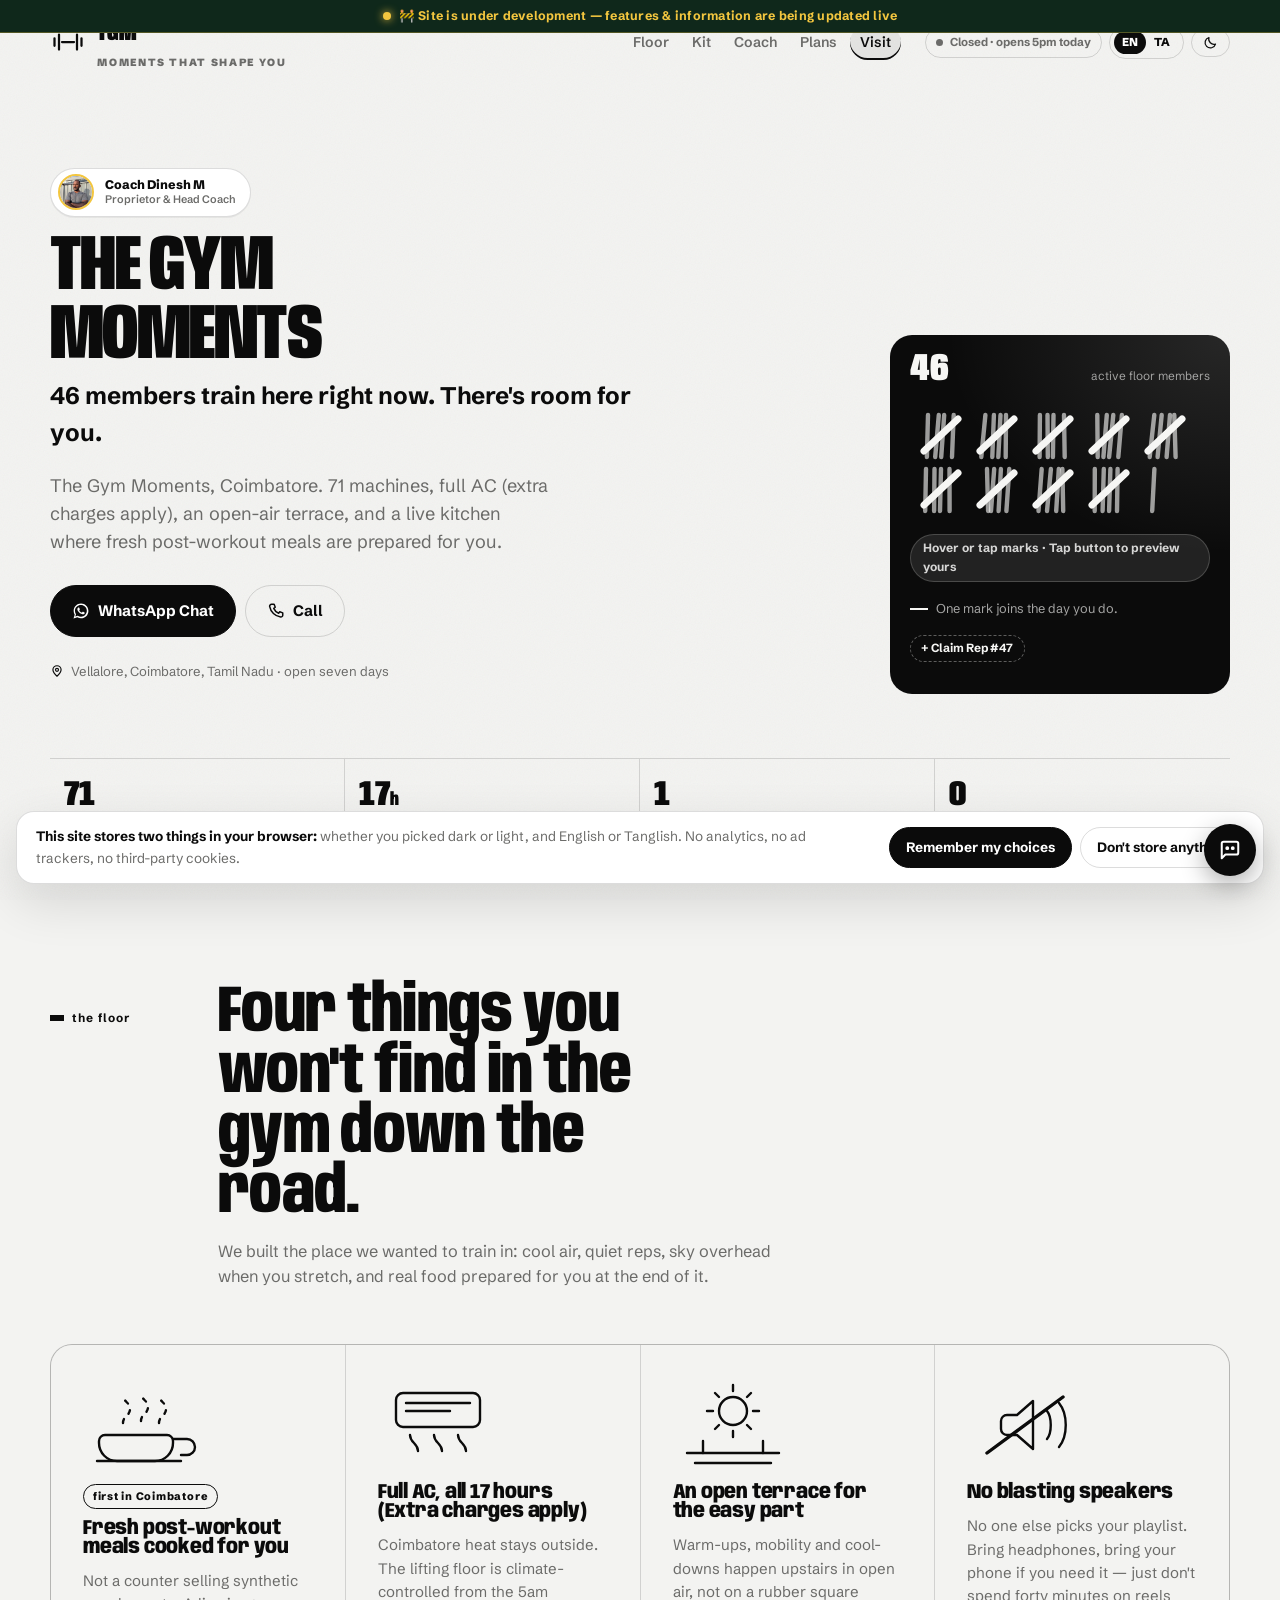
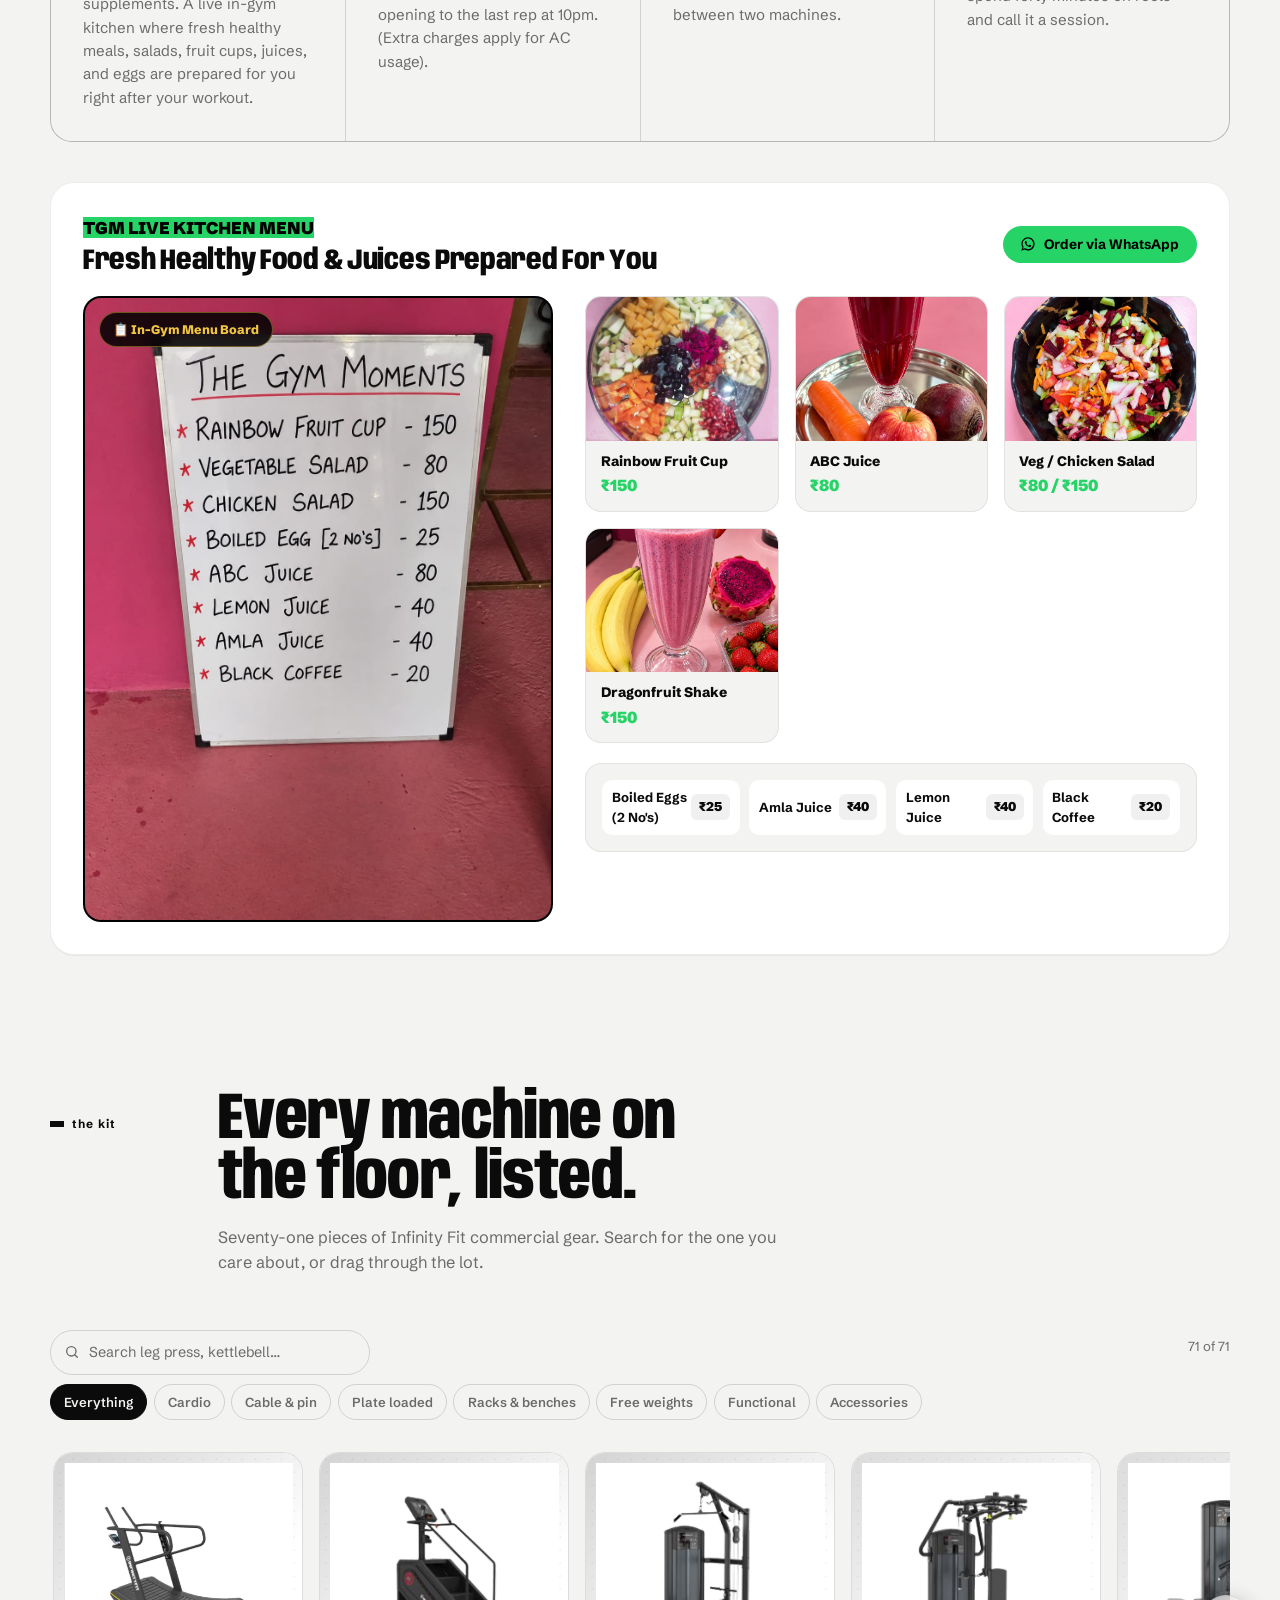
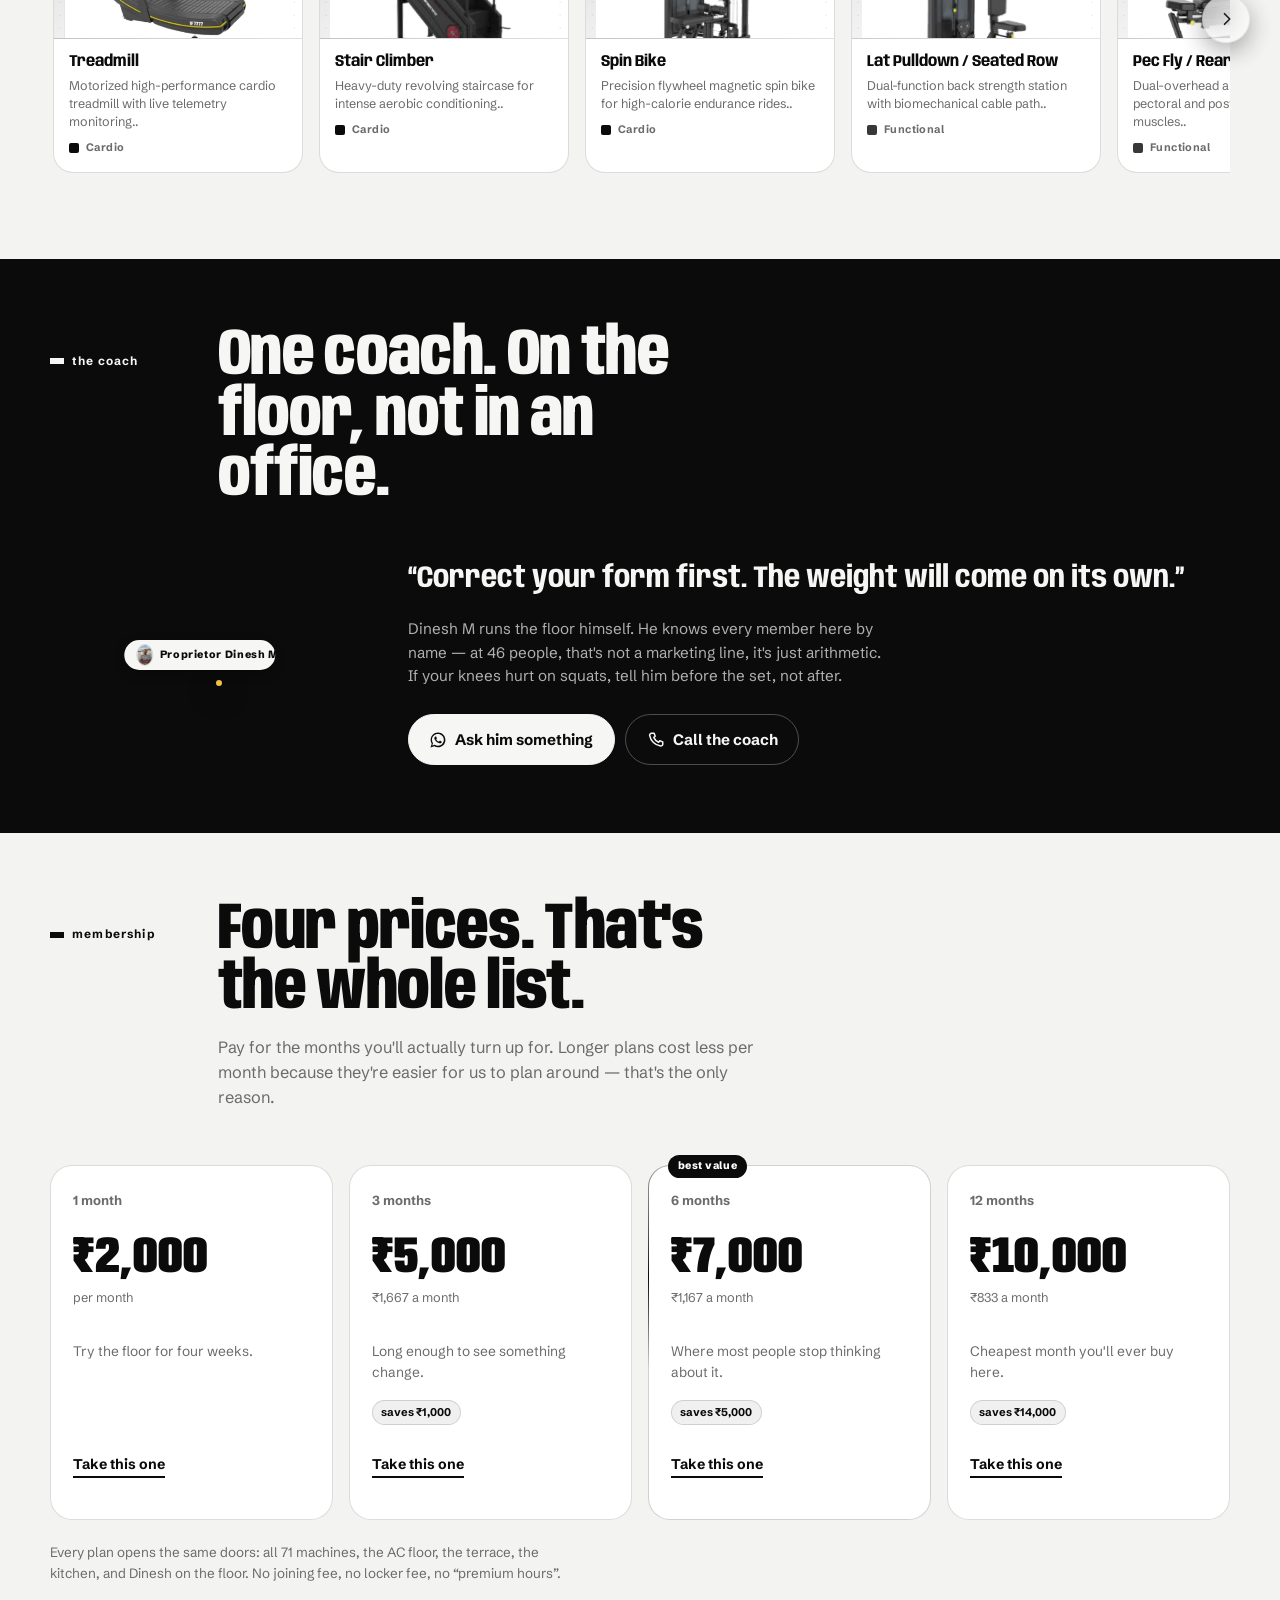
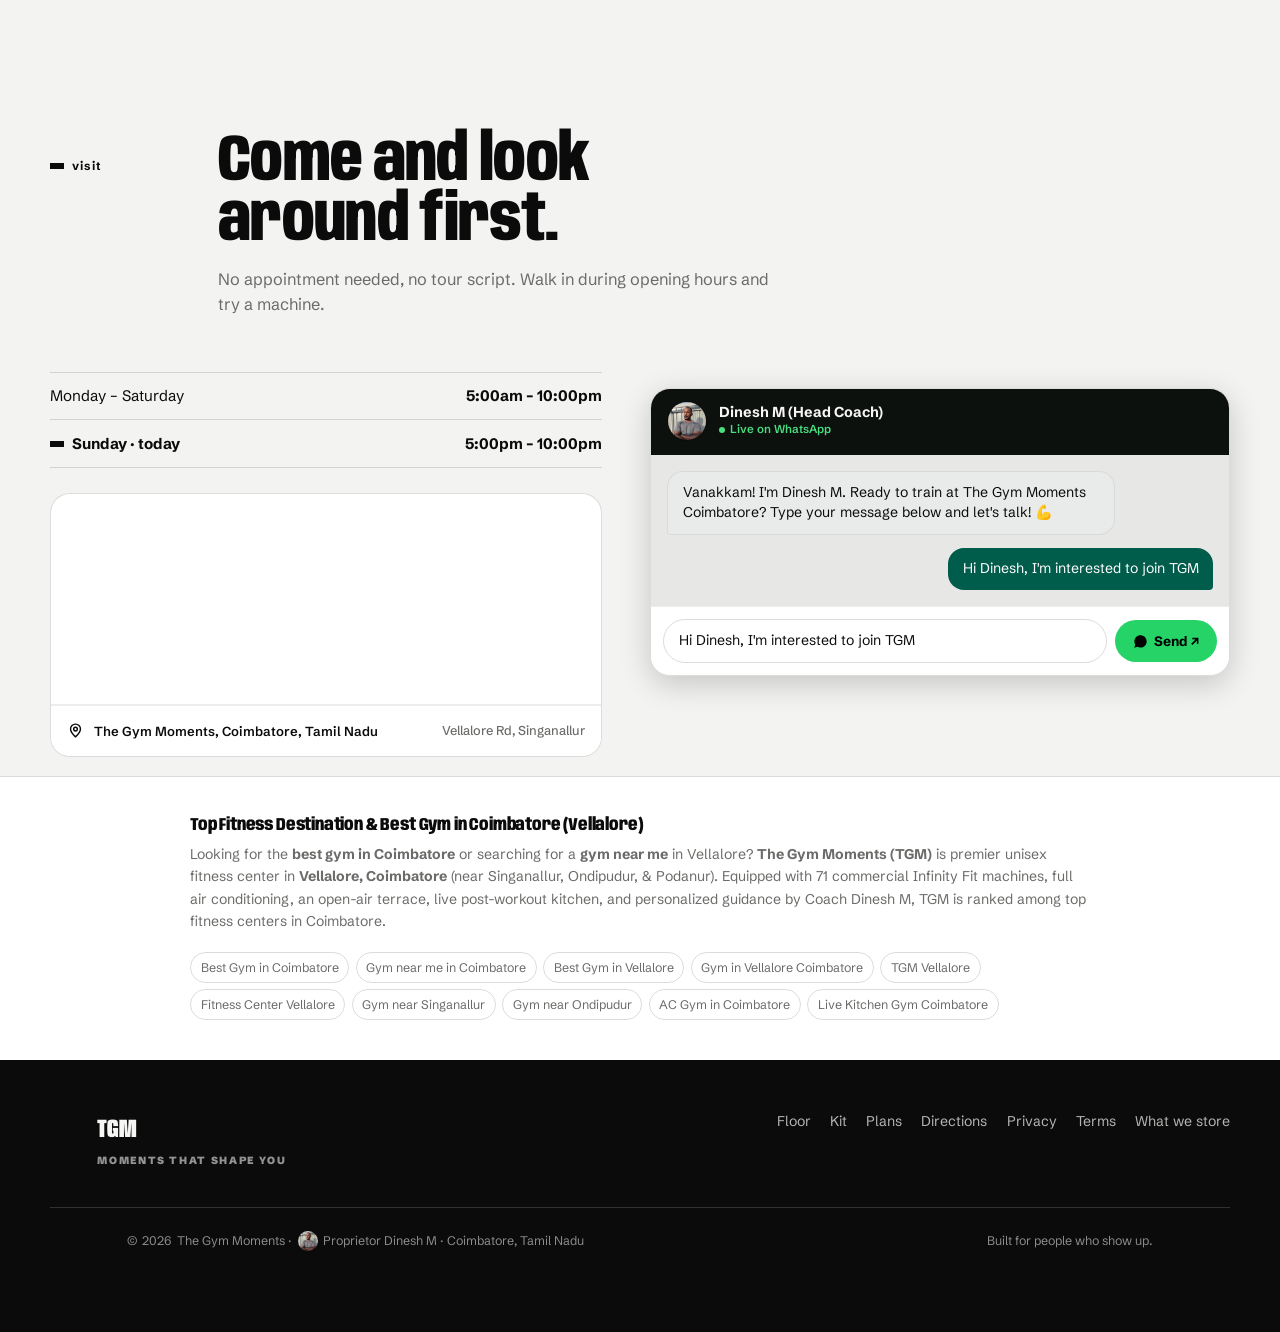
==== index.html @ 9b78d616 "Add avatar image badge next to Proprietor Dinesh M text" ====
<!doctype html>
<html lang="en" data-theme="dark">
<head>
<meta charset="utf-8">
<meta name="viewport" content="width=device-width,initial-scale=1,viewport-fit=cover">

<!-- Primary SEO Meta Tags -->
<title>The Gym Moments (TGM) | Best Gym in Coimbatore & Vellalore | Full AC & Live Kitchen</title>
<meta name="title" content="The Gym Moments (TGM) | Best Gym in Coimbatore & Vellalore | Full AC & Live Kitchen">
<meta name="description" content="Looking for the best gym in Coimbatore or gym near me in Vellalore? The Gym Moments (TGM) features 71 modern equipment machines, full AC, open-air terrace, live post-workout kitchen, and personal training by Coach Dinesh M. Call +91 9500441505.">
<meta name="keywords" content="best gym in coimbatore, gym near me, gym near me in coimbatore, gym in vellalore, best gym in vellalore coimbatore, tgm vellalore, tgm gym, fitness center in vellalore, unisex gym vellalore, gym near singanallur, gym near ondipudur, gym near podanur, The Gym Moments Vellalore, Coach Dinesh M gym, 71 machines gym coimbatore">
<meta name="author" content="Coach Dinesh M, The Gym Moments">
<meta name="robots" content="index, follow, max-image-preview:large, max-snippet:-1, max-video-preview:-1">
<meta name="theme-color" content="#03190F">

<!-- Geographic & Local SEO Meta Tags -->
<meta name="geo.region" content="IN-TN">
<meta name="geo.placename" content="Vellalore, Coimbatore">
<meta name="geo.position" content="10.9778;77.0231">
<meta name="ICBM" content="10.9778, 77.0231">

<!-- Canonical Link -->
<link rel="canonical" href="https://curiositycrafter.github.io/TGM/">

<!-- Google Search Console Verification -->
<meta name="google-site-verification" content="googlec9c998cc86d82fd4">

<!-- Open Graph / Facebook / WhatsApp -->
<meta property="og:type" content="website">
<meta property="og:url" content="https://curiositycrafter.github.io/TGM/">
<meta property="og:title" content="The Gym Moments (TGM) — Best Gym in Coimbatore & Vellalore">
<meta property="og:description" content="71 modern machines, full AC, open terrace, live post-workout cooking space, and expert coaching by Dinesh M in Vellalore, Coimbatore. Join TGM today!">
<meta property="og:image" content="https://curiositycrafter.github.io/TGM/owner.jpeg">
<meta property="og:site_name" content="The Gym Moments (TGM)">
<meta property="og:locale" content="en_IN">

<!-- Twitter Cards -->
<meta name="twitter:card" content="summary_large_image">
<meta name="twitter:url" content="https://curiositycrafter.github.io/TGM/">
<meta name="twitter:title" content="The Gym Moments (TGM) — Best Gym in Coimbatore & Vellalore">
<meta name="twitter:description" content="Coimbatore & Vellalore's top fitness facility with live kitchen, 71 machines, full AC & expert personal coaching by Dinesh M.">
<meta name="twitter:image" content="https://curiositycrafter.github.io/TGM/owner.jpeg">

<!-- Structured Data / JSON-LD Schema.org for Google Search & Rich Snippets -->
<script type="application/ld+json">
{
  "@context": "https://schema.org",
  "@graph": [
    {
      "@type": "ExerciseGym",
      "@id": "https://curiositycrafter.github.io/TGM/#gym",
      "name": "The Gym Moments",
      "alternateName": ["TGM Gym", "TGM Vellalore", "The Gym Moments Vellalore", "The Gym Moments Coimbatore", "Best Gym in Coimbatore"],
      "url": "https://curiositycrafter.github.io/TGM/",
      "logo": "https://curiositycrafter.github.io/TGM/owner.jpeg",
      "image": "https://curiositycrafter.github.io/TGM/owner.jpeg",
      "description": "The Gym Moments (TGM) is the best gym in Coimbatore and Vellalore featuring 71 modern machines, full AC, an open-air terrace, live post-workout kitchen, and personalized training by Coach Dinesh M.",
      "telephone": "+919500441505",
      "address": {
        "@type": "PostalAddress",
        "streetAddress": "Vellalore",
        "addressLocality": "Vellalore, Coimbatore",
        "addressRegion": "Tamil Nadu",
        "postalCode": "641111",
        "addressCountry": "IN"
      },
      "geo": {
        "@type": "GeoCoordinates",
        "latitude": 11.0168,
        "longitude": 76.9558
      },
      "openingHoursSpecification": [
        {
          "@type": "OpeningHoursSpecification",
          "dayOfWeek": ["Monday", "Tuesday", "Wednesday", "Thursday", "Friday", "Saturday"],
          "opens": "05:00",
          "closes": "22:00"
        },
        {
          "@type": "OpeningHoursSpecification",
          "dayOfWeek": "Sunday",
          "opens": "17:00",
          "closes": "22:00"
        }
      ],
      "priceRange": "₹2000 - ₹10000",
      "founder": {
        "@type": "Person",
        "name": "Dinesh M",
        "jobTitle": "Head Coach & Founder"
      },
      "amenityFeature": [
        { "@type": "LocationFeatureSpecification", "name": "71 Modern Equipment Machines", "value": true },
        { "@type": "LocationFeatureSpecification", "name": "Full Air Conditioning (AC)", "value": true },
        { "@type": "LocationFeatureSpecification", "name": "Live Post-Workout Kitchen Space", "value": true },
        { "@type": "LocationFeatureSpecification", "name": "Open-Air Terrace & Stretching Area", "value": true },
        { "@type": "LocationFeatureSpecification", "name": "Personal Coaching & Guidance", "value": true }
      ]
    },
    {
      "@type": "FAQPage",
      "@id": "https://curiositycrafter.github.io/TGM/#faq",
      "mainEntity": [
        {
          "@type": "Question",
          "name": "Where is The Gym Moments located?",
          "acceptedAnswer": {
            "@type": "Answer",
            "text": "The Gym Moments (TGM) is located in Coimbatore, Tamil Nadu, India."
          }
        },
        {
          "@type": "Question",
          "name": "What are the opening timings of The Gym Moments?",
          "acceptedAnswer": {
            "@type": "Answer",
            "text": "Monday to Saturday from 5:00 AM to 10:00 PM, and Sunday from 5:00 PM to 10:00 PM."
          }
        },
        {
          "@type": "Question",
          "name": "What membership plans are available at TGM Coimbatore?",
          "acceptedAnswer": {
            "@type": "Answer",
            "text": "1 Month: ₹2,000 | 3 Months: ₹5,000 | 6 Months: ₹7,000 | 12 Months (Annual): ₹10,000."
          }
        },
        {
          "@type": "Question",
          "name": "What unique facilities does The Gym Moments provide?",
          "acceptedAnswer": {
            "@type": "Answer",
            "text": "TGM is Coimbatore's first gym with a live in-gym kitchen for post-workout meals, 71 modern fitness machines, full AC, open-air terrace stretching area, and personal training by Dinesh M."
          }
        }
      ]
    }
  ]
}
</script>

<link rel="preconnect" href="https://fonts.googleapis.com">
<link rel="preconnect" href="https://fonts.gstatic.com" crossorigin>
<link href="https://fonts.googleapis.com/css2?family=Anybody:wdth,wght@50..150,100..900&family=Schibsted+Grotesk:wght@400..800&display=swap" rel="stylesheet">
<style>
/* ── tokens ─────────────────────────────────────────────────────── */
:root{
  /* monochrome — shades carry the hierarchy, not hue */
  --paper:#F3F3F1; --card:#FFFFFF; --band:#0B0B0B; --band-ink:#F6F6F4;
  --ink:#0B0B0B; --mute:#6B6B69; --hair:#0B0B0B24; --hair-2:#0B0B0B12;
  --kum:#0B0B0B; --kum-soft:#0B0B0B0f; --on-kum:#FFFFFF;
  --mint:#0B0B0B;
  --h1:#0B0B0B;--h2:#2E2E2E;--h3:#454545;--h4:#5C5C5C;--h5:#1C1C1C;--h6:#383838;--h7:#525252;
  --shadow:0 1px 0 #0b0b0b0d;
  --grain:.05;
}
@media (prefers-color-scheme:dark){ :root:not([data-theme="light"]){
  --paper:#000000; --card:#121212; --band:#0A0A0A; --band-ink:#FAFAFA;
  --ink:#FAFAFA; --mute:#949494; --hair:#FAFAFA26; --hair-2:#FAFAFA12;
  --kum:#FFFFFF; --kum-soft:#FFFFFF14; --on-kum:#000000;
  --mint:#FFFFFF;
  --h1:#FFFFFF;--h2:#DBDBDB;--h3:#BCBCBC;--h4:#9E9E9E;--h5:#EFEFEF;--h6:#CACACA;--h7:#AEAEAE;
  --shadow:none;
  --grain:.07;
}}
:root[data-theme="dark"]{
  --paper:#000000; --card:#121212; --band:#0A0A0A; --band-ink:#FAFAFA;
  --ink:#FAFAFA; --mute:#949494; --hair:#FAFAFA26; --hair-2:#FAFAFA12;
  --kum:#FFFFFF; --kum-soft:#FFFFFF14; --on-kum:#000000;
  --mint:#FFFFFF;
  --h1:#FFFFFF;--h2:#DBDBDB;--h3:#BCBCBC;--h4:#9E9E9E;--h5:#EFEFEF;--h6:#CACACA;--h7:#AEAEAE;
  --shadow:none;
  --grain:.07;
}
*{box-sizing:border-box}
html{scroll-behavior:smooth;-webkit-text-size-adjust:100%}
@media (prefers-reduced-motion:reduce){html{scroll-behavior:auto}
  *,*::before,*::after{animation-duration:.001ms!important;animation-iteration-count:1!important;transition-duration:.001ms!important}}
body{
  margin:0;background:var(--paper);color:var(--ink);
  font-family:"Schibsted Grotesk",system-ui,-apple-system,Segoe UI,sans-serif;
  font-size:clamp(15px,.55vw + 14px,17px);line-height:1.55;
  overflow-x:hidden;
}
body::before{ /* paper grain */
  content:"";position:fixed;inset:0;pointer-events:none;z-index:1;opacity:var(--grain);
  background-image:url("data:image/svg+xml,%3Csvg xmlns='http://www.w3.org/2000/svg' width='120' height='120'%3E%3Cfilter id='n'%3E%3CfeTurbulence type='fractalNoise' baseFrequency='.85' numOctaves='3'/%3E%3C/filter%3E%3Crect width='120' height='120' filter='url(%23n)'/%3E%3C/svg%3E");
}
h1,h2,h3,.disp{font-family:Anybody,"Arial Narrow",system-ui,sans-serif;font-weight:800;line-height:.92;letter-spacing:-.01em;margin:0;font-variation-settings:"wdth" 78,"wght" 800}
p{margin:0 0 1em}
a{color:inherit}
img,svg{max-width:100%}
::selection{background:var(--kum);color:var(--on-kum)}
:focus-visible{outline:3px solid var(--kum);outline-offset:3px;border-radius:2px}
.skip{position:absolute;left:-9999px;top:0;z-index:99;background:var(--kum);color:var(--on-kum);padding:.7rem 1rem;font-weight:700}
.skip:focus{left:.5rem;top:.5rem}
.wrap{width:min(1180px,100% - 2.4rem);margin-inline:auto}
@media(max-width:640px){.wrap{width:min(1180px,100% - 1.6rem)}}

/* ── header ─────────────────────────────────────────────────────── */
.rail{position:fixed;top:0;left:0;right:0;height:3px;background:var(--hair-2);z-index:60}
.rail i{display:block;height:100%;width:0;background:var(--kum);transition:width .1s linear}
header{position:fixed;top:0;left:0;right:0;z-index:55;padding:.85rem 0;transition:background .3s,backdrop-filter .3s,border-color .3s;border-bottom:1px solid transparent}
header.stuck{background:color-mix(in srgb,var(--paper) 86%,transparent);backdrop-filter:blur(14px) saturate(1.3);border-bottom-color:var(--hair-2)}
.bar{display:flex;align-items:center;gap:1.1rem}
.logo{display:flex;align-items:center;gap:.55rem;text-decoration:none;font-family:Anybody;font-weight:900;font-variation-settings:"wdth" 60,"wght" 900;font-size:1.32rem;letter-spacing:.01em;flex:none}
.logo svg{width:28px;height:28px;color:var(--kum)}
.logo small{display:block;font-family:"Schibsted Grotesk";font-weight:500;font-size:.56rem;letter-spacing:.14em;color:var(--mute);text-transform:uppercase;margin-top:1px}
nav.main{display:flex;gap:.2rem;margin-left:auto}
nav.main a{position:relative;text-decoration:none;font-size:.88rem;font-weight:600;padding:.4rem .62rem;border-radius:99px;color:var(--mute);transition:color .2s,background .2s}
nav.main a:hover{color:var(--ink);background:var(--hair-2)}
nav.main a[aria-current="true"]{color:var(--ink);background:var(--kum-soft);box-shadow:inset 0 -2px 0 var(--ink)}
.tools{display:flex;align-items:center;gap:.4rem;margin-left:auto}
nav.main + .tools{margin-left:.4rem}
.chip{display:inline-flex;align-items:center;gap:.38rem;border:1px solid var(--hair);background:transparent;color:var(--ink);border-radius:99px;padding:.36rem .7rem;font:inherit;font-size:.78rem;font-weight:700;cursor:pointer;transition:border-color .2s,background .2s,color .2s}
.chip:hover{border-color:var(--kum);color:var(--kum)}
.chip svg{width:15px;height:15px}
.lang{padding:.3rem;gap:0}
.lang b{padding:.14rem .48rem;border-radius:99px;font-size:.72rem;font-weight:800;letter-spacing:.03em}
.lang b[data-on]{background:var(--kum);color:var(--on-kum)}
.status{font-size:.72rem;font-weight:700;color:var(--mute);display:inline-flex;align-items:center;gap:.4rem;border:1px solid var(--hair);border-radius:99px;padding:.34rem .66rem}
.status i{width:7px;height:7px;border-radius:99px;background:var(--mute);flex:none}
.status.open i{background:var(--mint);box-shadow:0 0 0 0 color-mix(in srgb,var(--mint) 70%,transparent);animation:pulse 2.6s infinite}
@keyframes pulse{70%{box-shadow:0 0 0 7px transparent}100%{box-shadow:0 0 0 0 transparent}}
@media(max-width:1000px){nav.main,.status{display:none}}
@media(max-width:420px){.logo small{display:none}}

/* ── buttons ────────────────────────────────────────────────────── */
.btn{display:inline-flex;align-items:center;gap:.5rem;text-decoration:none;font:inherit;font-weight:700;font-size:.95rem;padding:.82rem 1.3rem;border-radius:99px;border:1px solid var(--kum);background:var(--kum);color:var(--on-kum);cursor:pointer;transition:transform .18s cubic-bezier(.2,.8,.3,1),filter .2s}
.btn:hover{transform:translateY(-2px);filter:brightness(1.08)}
.btn:active{transform:translateY(0)}
.btn.ghost{background:transparent;color:var(--ink);border-color:var(--hair)}
.btn.ghost:hover{border-color:var(--kum);color:var(--kum)}
.btn svg{width:18px;height:18px;flex:none}

/* ── section furniture ──────────────────────────────────────────── */
section{position:relative;z-index:2;padding:clamp(2.4rem,5.5vw,4.2rem) 0}
.head{display:grid;grid-template-columns:minmax(0,7.5rem) minmax(0,1fr);gap:clamp(1rem,4vw,3rem);align-items:start;margin-bottom:clamp(2rem,5vw,3.4rem)}
.head .tag{font-size:.74rem;font-weight:700;letter-spacing:.1em;color:var(--ink);padding-top:.7rem;text-transform:lowercase;display:flex;align-items:center;gap:.5rem}
.head .tag::before{content:"";width:14px;height:6px;background:var(--ink);flex:none}
.head h2{font-size:clamp(2.1rem,6.2vw,4.1rem);font-variation-settings:"wdth" 72,"wght" 800;max-width:16ch}
.head p{color:var(--mute);max-width:56ch;margin:.9rem 0 0;font-size:1.02rem}
@media(max-width:720px){.head{grid-template-columns:1fr;gap:.5rem}.head .tag{padding-top:0}}
.reveal{opacity:0;transform:translateY(18px);transition:opacity .7s ease,transform .7s cubic-bezier(.2,.75,.3,1)}
.reveal.in{opacity:1;transform:none}

/* ── hero ───────────────────────────────────────────────────────── */
.hero{padding-top:clamp(7.5rem,15vh,10rem);padding-bottom:clamp(3rem,7vw,5rem);overflow:hidden}
.hero-grid{display:grid;grid-template-columns:minmax(0,1.05fr) minmax(0,.95fr);gap:clamp(1.6rem,5vw,4rem);align-items:end}
@media(max-width:900px){.hero-grid{grid-template-columns:1fr;align-items:start}}
.hero h1{font-size:clamp(2.5rem,6.6vw,4.9rem);font-variation-settings:"wdth" 64,"wght" 850;letter-spacing:-.022em;text-wrap:balance;max-width:14ch}
.hero h1 .num{color:var(--kum);font-variation-settings:"wdth" 72,"wght" 900}
.hero .lede{color:var(--mute);font-size:clamp(1rem,1.6vw,1.13rem);max-width:46ch;margin:1.3rem 0 0}
.hero .cta{display:flex;flex-wrap:wrap;gap:.6rem;margin-top:1.8rem}
.hero .where{margin-top:1.5rem;font-size:.82rem;color:var(--mute);display:flex;gap:.45rem;align-items:center}
.hero .where svg{width:14px;height:14px;color:var(--kum)}

/* tally board */
.tally{background:var(--band);color:var(--band-ink);border-radius:26px;padding:clamp(1.2rem,3vw,2rem);position:relative;overflow:hidden}
.tally::after{content:"";position:absolute;inset:0;background:radial-gradient(130% 95% at 100% 0%,color-mix(in srgb,var(--band-ink) 12%,transparent),transparent 64%);pointer-events:none}
.tally-h{display:flex;justify-content:space-between;align-items:baseline;gap:1rem;margin-bottom:1.1rem;position:relative;z-index:1}
.tally-h b{font-family:Anybody;font-variation-settings:"wdth" 70,"wght" 900;font-size:clamp(2.6rem,7vw,3.6rem);line-height:.85;color:var(--band-ink)}
.tally-h span{font-size:.78rem;color:color-mix(in srgb,var(--band-ink) 62%,transparent);max-width:17ch;text-align:right;line-height:1.35}
.tally svg{display:block;width:100%;height:auto;position:relative;z-index:1}
.tally svg path{stroke:color-mix(in srgb,var(--band-ink) 62%,transparent);stroke-width:4.4;stroke-linecap:round;fill:none;cursor:pointer;transition:stroke .2s,stroke-width .2s,filter .2s;pointer-events:stroke}
.tally svg path:hover,.tally svg path.active{stroke:var(--kum);stroke-width:6;filter:drop-shadow(0 0 6px var(--kum))}
.tally svg path.x{stroke:var(--band-ink);stroke-width:7}
.tally svg path.x:hover,.tally svg path.x.active{stroke:var(--kum);stroke-width:9;filter:drop-shadow(0 0 8px var(--kum))}
.tally svg path.stroke47{stroke:#F3C63F;stroke-width:6.5;animation:strokePulse 1.4s infinite alternate;filter:drop-shadow(0 0 6px #F3C63F)}
@keyframes strokePulse{from{opacity:0.75;filter:drop-shadow(0 0 2px #F3C63F)}to{opacity:1;filter:drop-shadow(0 0 10px #F3C63F)}}
.tally-tip{font-size:.75rem;font-weight:700;color:color-mix(in srgb,var(--band-ink) 85%,transparent);background:color-mix(in srgb,var(--band-ink) 10%,transparent);border:1px solid color-mix(in srgb,var(--band-ink) 18%,transparent);border-radius:99px;padding:.25rem .75rem;display:inline-flex;align-items:center;gap:.4rem;margin-top:.7rem;position:relative;z-index:1;transition:all .2s}
.tally-add-btn{background:transparent;border:1px dashed color-mix(in srgb,var(--band-ink) 35%,transparent);color:var(--band-ink);font:inherit;font-size:.74rem;font-weight:700;border-radius:99px;padding:.22rem .65rem;cursor:pointer;margin-top:.5rem;display:inline-flex;align-items:center;gap:.35rem;transition:all .2s;position:relative;z-index:1}
.tally-add-btn:hover{background:var(--kum);border-color:var(--kum);color:var(--on-kum)}
.tally-f{margin-top:1.1rem;font-size:.8rem;color:color-mix(in srgb,var(--band-ink) 66%,transparent);position:relative;z-index:1;display:flex;gap:.5rem;align-items:center;flex-wrap:wrap}
.tally-f i{width:18px;height:2px;background:var(--kum);flex:none}

/* stat strip */
.strip{display:grid;grid-template-columns:repeat(4,1fr);gap:0;border-top:1px solid var(--hair);margin-top:clamp(2.4rem,6vw,4rem)}
.strip div{padding:1.15rem .9rem 0;border-right:1px solid var(--hair)}
.strip div:last-child{border-right:0}
.strip b{display:block;font-family:Anybody;font-variation-settings:"wdth" 70,"wght" 900;font-size:clamp(1.5rem,3.4vw,2.2rem);line-height:1}
.strip span{font-size:.78rem;color:var(--mute);display:block;margin-top:.25rem}
@media(max-width:620px){.strip{grid-template-columns:1fr 1fr}.strip div:nth-child(2){border-right:0}.strip div:nth-child(-n+2){border-bottom:1px solid var(--hair);padding-bottom:1rem}}

/* ── floor / USP ────────────────────────────────────────────────── */
.floor{display:grid;grid-template-columns:repeat(auto-fit,minmax(248px,1fr));gap:1px;background:var(--hair);border:1px solid var(--hair);border-radius:22px;overflow:hidden}
.floor article{background:var(--paper);padding:clamp(1.4rem,3vw,2rem);display:flex;flex-direction:column;gap:.7rem;transition:background .25s}
.floor article:hover{background:var(--card)}
.floor .art{height:96px;color:var(--kum)}
.floor .art svg{height:100%;width:auto}
.floor h3{font-size:1.28rem;font-variation-settings:"wdth" 84,"wght" 800}
.floor p{color:var(--mute);font-size:.94rem;margin:0}
.floor .art .steam{stroke-dasharray:4 7;animation:steam 3.4s linear infinite}
.floor .art .steam.s2{animation-delay:-1.1s}
.floor .art .steam.s3{animation-delay:-2.2s}
@keyframes steam{to{stroke-dashoffset:-22}}
.floor .first{align-self:flex-start;font-size:.68rem;font-weight:800;letter-spacing:.07em;color:var(--kum);border:1px solid var(--kum);border-radius:99px;padding:.18rem .55rem}

/* ── kit / carousel ─────────────────────────────────────────────── */
.kit-controls{display:flex;flex-wrap:wrap;gap:.6rem;align-items:center;margin-bottom:1.4rem}
.search{position:relative;flex:1 1 230px;max-width:320px}
.search svg{position:absolute;left:.85rem;top:50%;transform:translateY(-50%);width:16px;height:16px;color:var(--mute);pointer-events:none}
.search input{width:100%;font:inherit;font-size:.9rem;padding:.65rem .9rem .65rem 2.4rem;border-radius:99px;border:1px solid var(--hair);background:transparent;color:var(--ink)}
.search input::placeholder{color:var(--mute)}
.search input:focus{border-color:var(--kum);outline:none}
.filters{display:flex;gap:.4rem;overflow-x:auto;padding-bottom:.2rem;scrollbar-width:none;flex:1 1 100%}
.filters::-webkit-scrollbar{display:none}
.filters button{white-space:nowrap;font:inherit;font-size:.82rem;font-weight:600;padding:.42rem .82rem;border-radius:99px;border:1px solid var(--hair);background:transparent;color:var(--mute);cursor:pointer;transition:.2s}
.filters button:hover{color:var(--ink);border-color:var(--ink)}
.filters button[aria-pressed="true"]{background:var(--ink);border-color:var(--ink);color:var(--paper)}
.kit-meta{margin-left:auto;font-size:.82rem;color:var(--mute);flex:none}
.kit-carousel-wrap{position:relative}
.arrow{width:44px;height:44px;border-radius:50%;border:1px solid color-mix(in srgb,var(--hair) 50%,transparent);background:color-mix(in srgb,var(--card) 60%,transparent);backdrop-filter:blur(12px);-webkit-backdrop-filter:blur(12px);color:var(--ink);display:grid;place-items:center;cursor:pointer;transition:all .25s cubic-bezier(.2,.8,.3,1);position:absolute;top:50%;transform:translateY(-50%);z-index:10;box-shadow:0 6px 20px #00000045;opacity:.82}
.arrow:hover:not(:disabled){background:var(--kum);border-color:var(--kum);color:var(--on-kum);opacity:1;transform:translateY(-50%) scale(1.08)}
.arrow:disabled{opacity:0!important;pointer-events:none;cursor:default}
.arrow svg{width:18px;height:18px}
.arrow.prev{left:-14px}
.arrow.next{right:-14px}
@media(max-width:640px){.arrow.prev{left:2px}.arrow.next{right:2px}}
.track{display:flex;gap:1rem;overflow-x:auto;scroll-snap-type:x mandatory;padding:.4rem .2rem 1.2rem;scrollbar-width:none;cursor:grab;scroll-padding-left:.2rem}
.track::-webkit-scrollbar{display:none}
.track.drag{cursor:grabbing;scroll-snap-type:none}
.track.drag *{pointer-events:none}
.card{flex:0 0 clamp(205px,23vw,250px);scroll-snap-align:start;border:1px solid var(--hair);border-radius:20px;overflow:hidden;background:var(--card);display:flex;flex-direction:column;transition:border-color .25s,transform .25s}
.card:hover{border-color:var(--kum);transform:translateY(-3px)}
.card .pic{aspect-ratio:4/3;display:grid;place-items:center;background:
   linear-gradient(140deg,color-mix(in srgb,var(--h) 22%,transparent),transparent 70%),var(--card);
   border-bottom:1px solid var(--hair-2);position:relative;overflow:hidden}
.card .pic::after{content:"";position:absolute;inset:0;background-image:radial-gradient(var(--hair) 1px,transparent 1px);background-size:13px 13px;opacity:.35;pointer-events:none}
.card .pic img{width:100%;height:100%;object-fit:contain;padding:.4rem;position:relative;z-index:2;transition:transform .3s cubic-bezier(.2,.8,.3,1)}
.card:hover .pic img{transform:scale(1.08)}
.card .pic svg{width:58%;height:58%;color:var(--h);position:relative;z-index:1}
.card .body{padding:.85rem .95rem 1rem}
.card h4{margin:0;font-family:Anybody;font-variation-settings:"wdth" 88,"wght" 700;font-size:1rem;line-height:1.15}
.card p{margin:.35rem 0 0;font-size:.79rem;color:var(--mute);line-height:1.42}
.card .cat{margin-top:.6rem;font-size:.68rem;font-weight:700;color:var(--mute);letter-spacing:.04em;display:flex;align-items:center;gap:.4rem}
.card .cat::before{content:"";width:10px;height:10px;border-radius:2px;background:var(--h);flex:none}
.empty{padding:2.4rem 0;color:var(--mute);font-size:.94rem}
.empty b{color:var(--ink);font-family:Anybody;font-variation-settings:"wdth" 82,"wght" 800;display:block;font-size:1.3rem;margin-bottom:.3rem}

/* ── coach ──────────────────────────────────────────────────────── */
.coach{background:var(--band);color:var(--band-ink)}
.coach .head .tag{color:var(--kum)}
.coach .head h2,.coach h3{color:var(--band-ink)}
.coach .head p{color:color-mix(in srgb,var(--band-ink) 68%,transparent)}
.coach-grid{display:grid;grid-template-columns:minmax(0,300px) minmax(0,1fr);gap:clamp(1.8rem,5vw,3.6rem);align-items:center}
@media(max-width:760px){.coach-grid{grid-template-columns:1fr}}
.portrait{position:relative;aspect-ratio:1;max-width:300px;margin:0 auto}
.portrait .frame{position:absolute;inset:16px;border-radius:50%;overflow:hidden;border:3px solid #F3C63F;background:#000;display:grid;place-items:center;z-index:2;box-shadow:0 8px 28px rgba(0,0,0,0.6)}
.portrait .frame img{width:100%;height:100%;object-fit:cover;object-position:top center;display:block;position:relative;z-index:2;transition:transform .35s ease,filter .35s ease}
.portrait .frame:hover img{transform:scale(1.08);filter:brightness(1.06)}
.portrait .ph{display:none!important}
.portrait .note{position:absolute;bottom:-.4rem;left:50%;transform:translateX(-50%);white-space:nowrap;font-size:.66rem;letter-spacing:.06em;background:var(--band-ink);color:var(--band);padding:.25rem .75rem;border-radius:99px;font-weight:800;z-index:3;box-shadow:0 4px 12px #00000030}
.ring{position:absolute;inset:0;width:100%;height:100%;overflow:visible;pointer-events:none;z-index:1;animation:spin 38s linear infinite}
@keyframes spin{to{transform:rotate(360deg)}}
.ring text{font-family:Anybody,"Schibsted Grotesk",sans-serif;font-size:6.2px;font-weight:800;letter-spacing:.28em;fill:color-mix(in srgb,var(--band-ink) 92%,transparent);text-transform:uppercase}
.coach blockquote{margin:0 0 1.3rem;font-family:Anybody;font-variation-settings:"wdth" 82,"wght" 700;font-size:clamp(1.3rem,3vw,1.9rem);line-height:1.15;color:var(--band-ink)}
.coach .who{color:color-mix(in srgb,var(--band-ink) 70%,transparent);font-size:.95rem;max-width:54ch}
.coach .cta{display:flex;flex-wrap:wrap;gap:.6rem;margin-top:1.6rem}
.coach .btn.ghost{color:var(--band-ink);border-color:color-mix(in srgb,var(--band-ink) 28%,transparent)}
.coach .btn.ghost:hover{border-color:var(--kum);color:var(--kum)}

/* ── plans ──────────────────────────────────────────────────────── */
.plans{display:grid;grid-template-columns:repeat(4,1fr);gap:1rem}
@media(max-width:940px){.plans{grid-template-columns:1fr 1fr}}
@media(max-width:520px){.plans{grid-template-columns:1fr}}
.plan{border:1px solid var(--hair);border-radius:22px;padding:1.5rem 1.35rem;display:flex;flex-direction:column;gap:.35rem;position:relative;background:var(--card);transition:transform .3s cubic-bezier(.2,.8,.3,1),border-color .3s}
.plan:hover{transform:translateY(-4px);border-color:var(--kum)}
.plan .dur{font-size:.82rem;font-weight:700;color:var(--mute)}
.plan .amt{font-family:Anybody;font-variation-settings:"wdth" 68,"wght" 900;font-size:clamp(2.4rem,5.6vw,3.2rem);line-height:.9;margin:.35rem 0 .1rem}
.plan .per{font-size:.8rem;color:var(--mute)}
.plan .blurb{margin:.9rem 0 0;font-size:.86rem;color:var(--mute);min-height:2.6em}
.plan .save{margin-top:.7rem;align-self:flex-start;font-size:.7rem;font-weight:700;color:var(--ink);border:1px solid var(--hair);border-radius:99px;padding:.18rem .55rem;background:var(--kum-soft)}
.plan .go{margin-top:auto;padding-top:1.2rem}
.plan .go button{font:inherit;font-size:.88rem;font-weight:700;background:none;border:0;padding:0;cursor:pointer;color:var(--ink);border-bottom:2px solid var(--ink);transition:.2s}
.plan .go button:hover{opacity:.62}
.plan.best{border-color:transparent;background:
  linear-gradient(var(--card),var(--card)) padding-box,
  conic-gradient(from var(--a,0deg),var(--hair) 0 72%,var(--kum) 82%,var(--hair) 92%) border-box;
  border:1.5px solid transparent;animation:beam 5.5s linear infinite}
@property --a{syntax:'<angle>';inherits:false;initial-value:0deg}
@keyframes beam{to{--a:360deg}}
.plan .flag{position:absolute;top:-.7rem;left:1.2rem;background:var(--kum);color:var(--on-kum);font-size:.66rem;font-weight:800;letter-spacing:.05em;padding:.2rem .6rem;border-radius:99px}
.fineprint{margin-top:1.4rem;font-size:.84rem;color:var(--mute);max-width:64ch}

/* ── visit ──────────────────────────────────────────────────────── */
.visit-grid{display:grid;grid-template-columns:minmax(0,1fr) minmax(0,1.05fr);gap:clamp(1.6rem,4vw,3rem)}
@media(max-width:860px){.visit-grid{grid-template-columns:1fr}}
.hours{list-style:none;padding:0;margin:0 0 1.6rem;border-top:1px solid var(--hair)}
.hours li{display:flex;justify-content:space-between;gap:1rem;padding:.72rem 0;border-bottom:1px solid var(--hair);font-size:.95rem}
.hours li b{font-weight:700}
.hours li.now{color:var(--ink);font-weight:700}
.hours li.now span::before{content:"";display:inline-block;width:14px;height:6px;background:var(--ink);margin-right:.5rem;vertical-align:.12em}
.map{display:block;border:1px solid var(--hair);border-radius:20px;overflow:hidden;text-decoration:none;color:inherit;background:var(--card);transition:border-color .25s}
.map:hover{border-color:var(--kum)}
.map .canvas{aspect-ratio:16/9;position:relative;background:var(--card)}
.map .canvas svg{position:absolute;inset:0;width:100%;height:100%}
.map .lbl{display:flex;align-items:center;gap:.6rem;padding:.9rem 1rem;font-size:.9rem;font-weight:600;border-top:1px solid var(--hair-2)}
.map .lbl svg{width:17px;height:17px;color:var(--kum);flex:none}
.map .lbl span{margin-left:auto;color:var(--mute);font-weight:500;font-size:.82rem}
[hidden]{display:none!important}
form{display:grid;gap:.85rem}
.field label{display:block;font-size:.8rem;font-weight:700;margin-bottom:.32rem}
.field input,.field select,.field textarea{width:100%;font:inherit;font-size:.93rem;padding:.7rem .85rem;border-radius:13px;border:1px solid var(--hair);background:transparent;color:var(--ink)}
.field select option{background:var(--card);color:var(--ink)}
.field textarea{resize:vertical;min-height:84px}
.field input:focus,.field select:focus,.field textarea:focus{border-color:var(--kum);outline:none}
.field .err{display:none;color:var(--kum);font-size:.78rem;margin-top:.3rem;font-weight:600}
.field.bad input,.field.bad select{border-color:var(--kum)}
.field.bad .err{display:block}
.two{display:grid;grid-template-columns:1fr 1fr;gap:.85rem}
@media(max-width:480px){.two{grid-template-columns:1fr}}
.formnote{font-size:.78rem;color:var(--mute);margin:0}
.sendbox .cap{font-size:.86rem;font-weight:700;margin:0 0 .7rem}
.sendbox pre{margin:0;white-space:pre-wrap;word-break:break-word;font:inherit;font-size:.9rem;line-height:1.5;background:var(--card);border:1px solid var(--hair);border-left:4px solid var(--ink);border-radius:14px;padding:1rem 1.1rem;color:var(--ink)}
.sendrow{display:flex;flex-wrap:wrap;gap:.5rem;margin-top:.9rem}
.sendrow .btn{padding:.62rem 1.05rem;font-size:.88rem}

/* ── footer, dock, misc ─────────────────────────────────────────── */
footer{background:var(--band);color:var(--band-ink);padding:clamp(2.2rem,4.5vw,3.2rem) 0 clamp(4.8rem,9vh,6.5rem);position:relative;z-index:2}
.fgrid{display:flex;flex-wrap:wrap;gap:2rem;justify-content:space-between;align-items:flex-start}
footer .logo{color:var(--band-ink)}
footer .logo small{color:color-mix(in srgb,var(--band-ink) 58%,transparent)}
.flinks{display:flex;flex-wrap:wrap;gap:1.2rem;font-size:.88rem}
.flinks a,.flinks button{color:color-mix(in srgb,var(--band-ink) 72%,transparent);text-decoration:none;background:none;border:0;font:inherit;font-size:.88rem;cursor:pointer;padding:0}
.flinks a:hover,.flinks button:hover{color:var(--kum)}
.fbase{margin-top:2.4rem;padding-top:1.4rem;padding-inline:clamp(1rem,6vw,5.5rem);border-top:1px solid color-mix(in srgb,var(--band-ink) 16%,transparent);display:flex;flex-wrap:wrap;gap:.8rem;justify-content:space-between;font-size:.78rem;color:color-mix(in srgb,var(--band-ink) 55%,transparent)}
.dock{position:fixed;left:50%;transform:translateX(-50%);bottom:max(.7rem,env(safe-area-inset-bottom));z-index:58;display:none;gap:.15rem;background:color-mix(in srgb,var(--band) 92%,transparent);backdrop-filter:blur(12px);border:1px solid color-mix(in srgb,var(--band-ink) 16%,transparent);border-radius:99px;padding:.32rem}
.dock a{display:flex;flex-direction:column;align-items:center;gap:.14rem;text-decoration:none;color:color-mix(in srgb,var(--band-ink) 72%,transparent);font-size:.62rem;font-weight:700;padding:.42rem .72rem;border-radius:99px}
.dock a svg{width:17px;height:17px}
.dock a.wa{background:var(--kum);color:var(--on-kum)}
@media(max-width:1000px){.dock{display:flex}}
.top{position:fixed;left:24px;bottom:calc(24px + env(safe-area-inset-bottom));z-index:85;display:inline-flex;align-items:center;gap:.4rem;padding:.55rem .9rem;border-radius:99px;border:1px solid color-mix(in srgb,var(--hair) 65%,transparent);background:color-mix(in srgb,var(--card) 68%,transparent);backdrop-filter:blur(14px);-webkit-backdrop-filter:blur(14px);color:var(--ink);font:inherit;font-size:.78rem;font-weight:800;cursor:pointer;opacity:0;pointer-events:none;transform:translateY(12px);transition:all .3s cubic-bezier(.2,.8,.3,1);box-shadow:0 8px 24px #00000040}
.top.on{opacity:.85;pointer-events:auto;transform:none}
.top:hover{opacity:1;background:var(--kum);border-color:var(--kum);color:var(--on-kum);transform:translateY(-2px);box-shadow:0 10px 30px #00000060}
.top svg{width:15px;height:15px;flex:none}
@media(max-width:1000px){.top{bottom:calc(5rem + env(safe-area-inset-bottom));left:16px}}
dialog{border:1px solid var(--hair);border-radius:22px;background:var(--paper);color:var(--ink);padding:0;max-width:min(620px,92vw);width:100%}
dialog::backdrop{background:#02100880;backdrop-filter:blur(3px)}
.dlg{padding:clamp(1.4rem,4vw,2.2rem);max-height:76vh;overflow:auto}
.dlg h3{font-size:1.6rem;margin-bottom:.8rem;font-variation-settings:"wdth" 80,"wght" 800}
.dlg h4{font-family:"Schibsted Grotesk";font-size:.9rem;font-weight:800;margin:1.3rem 0 .3rem}
.dlg p,.dlg li{font-size:.9rem;color:var(--mute)}
.dlg ul{padding-left:1.1rem;margin:0}
.dlg .x{float:right;margin:-.3rem -.3rem 0 0}
.consent{position:fixed;left:1rem;right:1rem;bottom:1rem;z-index:59;max-width:430px;background:var(--card);border:1px solid var(--hair);border-radius:20px;padding:1.1rem 1.2rem;box-shadow:0 18px 50px #0209061f;display:none}
.consent.on{display:block;animation:cin .5s cubic-bezier(.2,.8,.3,1)}
@keyframes cin{from{opacity:0;transform:translateY(14px)}}
.consent p{font-size:.85rem;color:var(--mute);margin:0 0 .9rem}
.consent b{color:var(--ink);font-weight:700}
.consent .row{display:flex;gap:.5rem;flex-wrap:wrap}
.consent .btn{padding:.55rem 1rem;font-size:.85rem}
@media(min-width:1001px){.consent{max-width:none;display:none;align-items:center;gap:1.4rem;padding:.9rem 1.2rem;border-radius:18px}
.consent.on{display:flex}
.consent p{margin:0;flex:1}
.consent .row{flex:none}}
@media(max-width:1000px){.consent{bottom:4.6rem}}

/* ── dark-band contexts: accent flips to the band's own ink ───── */
.tally-f i{background:var(--band-ink)}
.coach .head .tag{color:var(--band-ink)}
.coach .head .tag::before{background:var(--band-ink)}
.coach .btn{background:var(--band-ink);border-color:var(--band-ink);color:var(--band)}
.coach .btn.ghost{background:transparent;color:var(--band-ink)}
.coach .btn.ghost:hover{border-color:var(--band-ink);color:var(--band-ink)}
.portrait .note{background:var(--band-ink);color:var(--band)}
.flinks a:hover,.flinks button:hover{color:var(--band-ink);text-decoration:underline;text-underline-offset:3px}
.dock a.wa{background:var(--band-ink);color:var(--band)}
.sr{position:absolute;width:1px;height:1px;overflow:hidden;clip:rect(0 0 0 0);white-space:nowrap}

/* ── dumbbell hover animation & easter egg ───────────────────────── */
.logo:hover svg{animation:dbRep .5s ease-in-out infinite alternate;color:#F3C63F}
@keyframes dbRep{from{transform:translateY(0) rotate(0deg)}to{transform:translateY(-5px) rotate(-12deg)}}
.easter-toast{position:fixed;top:4.8rem;right:1.2rem;z-index:99;background:var(--card);border:1.5px solid #F3C63F;border-radius:18px;padding:.9rem 1.1rem;box-shadow:0 12px 36px #00000060;display:none;max-width:320px;animation:cin .4s cubic-bezier(.2,.8,.3,1)}
.easter-toast.on{display:block}
.easter-toast .badge{font-size:.68rem;font-weight:800;letter-spacing:.06em;color:#000;background:#F3C63F;padding:.18rem .55rem;border-radius:99px;display:inline-block;margin-bottom:.35rem}
.easter-toast p{font-size:.84rem;margin:0 0 .6rem;color:var(--ink);line-height:1.35}
.easter-toast button{width:100%;font:inherit;font-size:.8rem;font-weight:800;background:#F3C63F;color:#000;border:0;border-radius:99px;padding:.45rem .8rem;cursor:pointer;transition:.2s}
.easter-toast button:hover{filter:brightness(1.1);transform:scale(1.02)}

/* ── kit carousel floating left & right translucent arrows ───────── */
.kit-carousel-wrap{position:relative;margin-top:.6rem}
.kit-carousel-wrap .arrow{width:48px;height:48px;border-radius:50%;border:1.5px solid color-mix(in srgb,var(--hair) 60%,transparent);background:color-mix(in srgb,var(--card) 75%,transparent);backdrop-filter:blur(14px);-webkit-backdrop-filter:blur(14px);color:var(--ink);display:grid;place-items:center;cursor:pointer;transition:all .25s cubic-bezier(.2,.8,.3,1);position:absolute;top:50%;transform:translateY(-50%);z-index:20;box-shadow:0 8px 24px #00000060;opacity:.88}
.kit-carousel-wrap .arrow:hover:not(:disabled){background:var(--kum);border-color:var(--kum);color:var(--on-kum);opacity:1;transform:translateY(-50%) scale(1.12);box-shadow:0 10px 30px #00000080}
.kit-carousel-wrap .arrow:disabled{opacity:0!important;pointer-events:none;cursor:default}
.kit-carousel-wrap .arrow svg{width:18px;height:18px}
.kit-carousel-wrap .arrow.prev{left:-20px}
.kit-carousel-wrap .arrow.next{right:-20px}
@media(max-width:768px){.kit-carousel-wrap .arrow.prev{left:2px}.kit-carousel-wrap .arrow.next{right:2px}}

/* ── simulated live chat UI widget ──────────────────────────────── */
.chat-sim{background:var(--card);border:1px solid var(--hair);border-radius:20px;overflow:hidden;margin-top:1rem;box-shadow:0 8px 30px #00000030}
.chat-sim-head{background:color-mix(in srgb,var(--band) 80%,#0f281b);padding:.8rem 1rem;display:flex;align-items:center;gap:.75rem;border-bottom:1px solid var(--hair-2)}
.chat-sim-head img{width:40px;height:40px;border-radius:50%;object-fit:cover;border:1.5px solid var(--kum)}
.chat-sim-head b{display:block;font-size:.9rem;color:var(--band-ink);line-height:1.2}
.chat-sim-head span{font-size:.72rem;color:#4ade80;display:flex;align-items:center;gap:.3rem;font-weight:600}
.chat-sim-head span::before{content:"";width:6px;height:6px;border-radius:50%;background:#4ade80}
.chat-sim-body{padding:1rem;display:flex;flex-direction:column;gap:.8rem;background:color-mix(in srgb,var(--paper) 95%,#000);max-height:240px;overflow-y:auto}
.chat-bubble{max-width:82%;padding:.7rem .9rem;border-radius:16px;font-size:.88rem;line-height:1.4}
.chat-bubble.in{background:color-mix(in srgb,var(--card) 90%,#1e3a2b);color:var(--ink);align-self:flex-start;border-bottom-left-radius:4px;border:1px solid var(--hair-2)}
.chat-bubble.out{background:#005c4b;color:#ffffff;align-self:flex-end;border-bottom-right-radius:4px}
.chat-sim-foot{padding:.75rem;background:var(--card);border-top:1px solid var(--hair-2);display:flex;gap:.5rem;align-items:center}
.chat-sim-foot input{flex:1;font:inherit;font-size:.88rem;padding:.65rem .95rem;border-radius:99px;border:1px solid var(--hair);background:transparent;color:var(--ink)}
.chat-sim-foot input:focus{border-color:var(--kum);outline:none}
.chat-sim-foot button{font:inherit;font-size:.85rem;font-weight:700;padding:.65rem 1.1rem;border-radius:99px;border:0;background:#25D366;color:#000;cursor:pointer;display:inline-flex;align-items:center;gap:.4rem;transition:.2s;flex:none}
.chat-sim-foot button:hover{filter:brightness(1.1);transform:translateY(-1px)}


/* ── animated logo ───────────────────────────────────────────────── */
.logo svg{width:28px;height:28px;color:var(--kum);transition:transform .3s,color .3s;animation:logoFloat 3.2s ease-in-out infinite alternate}
.logo:hover svg{animation:logoRep .5s cubic-bezier(.3,.8,.4,1) infinite alternate;color:#F3C63F;filter:drop-shadow(0 0 8px #F3C63F90)}
@keyframes logoFloat{from{transform:translateY(0)}to{transform:translateY(-3px)}}
@keyframes logoRep{from{transform:translateY(0) rotate(0deg) scale(1)}to{transform:translateY(-5px) rotate(-14deg) scale(1.12)}}

/* ── scroll reveal staggered animations ──────────────────────────── */
.reveal{opacity:0;transform:translateY(28px) scale(0.98);transition:opacity .75s cubic-bezier(.2,.8,.3,1),transform .75s cubic-bezier(.2,.8,.3,1)}
.reveal.in{opacity:1;transform:none}
.card,.plan,.floor article{transition:border-color .25s,transform .25s,background .25s}

/* ── equipment card image full visibility ────────────────────────── */
.card .pic{aspect-ratio:4/3;display:grid;place-items:center;background:
   linear-gradient(140deg,color-mix(in srgb,var(--h) 18%,transparent),transparent 75%),var(--card);
   border-bottom:1px solid var(--hair-2);position:relative;overflow:hidden;padding:.4rem}
.card .pic img{width:100%;height:100%;max-height:100%;object-fit:contain;padding:.2rem;position:relative;z-index:2;transition:transform .35s cubic-bezier(.2,.8,.3,1),filter .35s ease}
.card:hover .pic img{transform:scale(1.09) translateY(-2px);filter:drop-shadow(0 6px 12px rgba(0,0,0,0.45))}


/* ── header logo & hero branding size adjustments ─────────────────── */
.logo{gap:.7rem;font-size:1.6rem}
.logo svg{width:36px;height:36px;color:var(--kum)}
.logo small{font-size:.65rem;letter-spacing:.16em;margin-top:2px}
.hero-brand{font-size:clamp(2.6rem,7.5vw,5.5rem);font-variation-settings:"wdth" 60,"wght" 950;letter-spacing:-.03em;color:var(--kum);margin-bottom:.4rem;line-height:.88}
.hero-sub{font-size:clamp(1.1rem,2.2vw,1.5rem);font-weight:700;color:var(--ink);margin-bottom:1rem}

/* ── compact tally box ───────────────────────────────────────────── */
.compact-tally{max-width:340px;margin:0 0 0 auto;padding:1.1rem 1.25rem 1.2rem;border-radius:22px}
.compact-tally .tally-h b{font-size:2.4rem;line-height:.85}
.compact-tally .tally-h span{font-size:.74rem}
@media(max-width:900px){.compact-tally{max-width:100%;margin-top:1.2rem}}

/* ── easter egg toast with timer & x button ──────────────────────── */
.easter-toast{position:fixed;bottom:24px;left:24px;z-index:9999;background:var(--band);color:var(--band-ink);border:1.5px solid #F3C63F;border-radius:18px;padding:1.1rem 1.3rem 1.4rem;max-width:340px;box-shadow:0 12px 36px #00000080;display:none;flex-direction:column;gap:.5rem;animation:toastIn .35s cubic-bezier(.2,.8,.3,1)}
.easter-toast.on{display:flex}
@keyframes toastIn{from{opacity:0;transform:translateY(20px) scale(.95)}to{opacity:1;transform:none}}
.easter-toast .toast-x{position:absolute;top:8px;right:10px;background:none;border:none;color:var(--mute);font-size:1.5rem;line-height:1;cursor:pointer;padding:4px;border-radius:50%;transition:color .2s}
.easter-toast .toast-x:hover{color:#fff}
.easter-toast .badge{font-size:.72rem;font-weight:900;letter-spacing:.06em;color:#F3C63F}
.easter-toast p{margin:0;font-size:.88rem;color:var(--band-ink);line-height:1.35}
.easter-toast button#claimEggBtn{margin-top:.4rem;background:#F3C63F;color:#000;border:0;padding:.65rem 1rem;border-radius:99px;font-weight:800;font-size:.84rem;cursor:pointer;transition:transform .2s,filter .2s}
.easter-toast button#claimEggBtn:hover{transform:translateY(-1px);filter:brightness(1.1)}
.toast-timer{position:absolute;bottom:0;left:0;right:0;height:4px;background:#ffffff20;border-bottom-left-radius:18px;border-bottom-right-radius:18px;overflow:hidden}
.toast-timer i{display:block;height:100%;width:100%;background:#F3C63F}

/* ── floating action cluster & options chatbot modal ──────────────── */
.floating-actions{position:fixed;bottom:24px;right:24px;z-index:90;display:flex;flex-direction:column;gap:.6rem;align-items:flex-end}
.float-btn{width:52px;height:52px;border-radius:50%;border:1px solid var(--hair);background:var(--card);color:var(--ink);display:grid;place-items:center;cursor:pointer;box-shadow:0 8px 24px #00000050;transition:transform .25s cubic-bezier(.2,.8,.3,1),background .25s,border-color .25s;text-decoration:none;position:relative}
.float-btn:hover{transform:scale(1.12);z-index:2}
.float-btn.bot-btn{background:var(--kum);color:var(--on-kum);padding:0}
.float-btn svg{width:22px;height:22px}

@media(max-width:640px){
  .floating-actions{bottom:80px;right:16px}
}

#visit{padding-bottom:1.2rem}
footer{padding:clamp(2.2rem,4.5vw,3.2rem) 0 clamp(4.8rem,9vh,6.5rem)}

.chatbot-win{position:fixed;bottom:76px;right:24px;z-index:9999;width:min(350px,calc(100vw - 32px));max-height:min(440px,78vh);background:var(--card);border:1.5px solid var(--hair);border-radius:22px;overflow:hidden;box-shadow:0 16px 48px #00000085;display:flex;flex-direction:column;animation:botIn .35s cubic-bezier(.2,.8,.3,1)}
.chatbot-win[hidden]{display:none!important}
@keyframes botIn{from{opacity:0;transform:translateY(24px) scale(.95)}to{opacity:1;transform:none}}
.bot-header{background:color-mix(in srgb,var(--band) 88%,#0f281b);padding:.75rem 1rem;display:flex;align-items:center;justify-content:space-between;border-bottom:1px solid var(--hair-2);flex:none}
.bot-profile{display:flex;align-items:center;gap:.65rem}
.bot-profile img{width:38px;height:38px;border-radius:50%;object-fit:cover;border:1.5px solid #25D366}
.bot-profile b{display:block;font-size:.88rem;color:var(--band-ink);line-height:1.2}
.online-status{font-size:.7rem;color:#4ade80;display:flex;align-items:center;gap:.3rem;font-weight:600;margin-top:1px}
.online-status i{width:6px;height:6px;border-radius:50%;background:#4ade80;display:inline-block}
.bot-close{background:none;border:none;color:var(--band-ink);font-size:1.6rem;line-height:1;cursor:pointer;padding:2px;border-radius:50%;transition:opacity .2s;opacity:.8}
.bot-close:hover{opacity:1}

.bot-messages{padding:.8rem;display:flex;flex-direction:column;gap:.6rem;background:color-mix(in srgb,var(--paper) 96%,#000);overflow-y:auto;flex:1 1 auto;max-height:200px;scroll-behavior:smooth}
.bot-messages .msg{max-width:88%;padding:.65rem .85rem;border-radius:16px;font-size:.83rem;line-height:1.4}
.bot-messages .msg p{margin:0 0 .3rem}
.bot-messages .msg p:last-child{margin:0}
.bot-messages .bot-msg{background:color-mix(in srgb,var(--card) 92%,#142e20);color:var(--ink);align-self:flex-start;border-bottom-left-radius:4px;border:1px solid var(--hair-2)}
.bot-messages .user-msg{background:#005c4b;color:#ffffff;align-self:flex-end;border-bottom-right-radius:4px}
.bot-act-btn{display:inline-flex;align-items:center;gap:.4rem;margin-top:.4rem;font-size:.78rem;font-weight:800;padding:.4rem .75rem;border-radius:99px;background:var(--kum);color:var(--on-kum);text-decoration:none;transition:filter .2s}
.bot-act-btn.wa-act{background:#25D366;color:#000}
.bot-act-btn:hover{filter:brightness(1.1)}

.bot-options{padding:.65rem;background:var(--card);border-top:1px solid var(--hair-2);display:flex;flex-direction:column;gap:.35rem;flex:none}
.opt-btn{font:inherit;font-size:.8rem;font-weight:700;padding:.55rem .8rem;border-radius:10px;border:1px solid var(--hair);background:transparent;color:var(--ink);cursor:pointer;text-align:left;transition:all .2s;display:flex;align-items:center;gap:.45rem}
.opt-btn:hover{background:var(--kum-soft);border-color:var(--kum);color:var(--kum);transform:translateX(3px)}

/* ── Live Kitchen & Nutrition Showcase ───────────────────────────── */
.kitchen-showcase{margin-top:2.5rem;padding:2rem;background:var(--card);border:1px solid var(--hair-2);border-radius:24px;box-shadow:var(--shadow)}
.kitchen-showcase-grid{display:grid;grid-template-columns:minmax(0,1fr) minmax(0,1.3fr);gap:2rem;align-items:start}
@media(max-width:850px){.kitchen-showcase-grid{grid-template-columns:1fr}}

.board-container{position:relative;border-radius:18px;overflow:hidden;border:2px solid var(--hair);background:#000}
.board-container img{width:100%;height:auto;display:block;object-fit:cover;transition:transform .4s ease}
.board-container:hover img{transform:scale(1.03)}
.board-tag{position:absolute;top:14px;left:14px;background:rgba(0,0,0,0.85);color:#F3C63F;backdrop-filter:blur(8px);font-size:.78rem;font-weight:800;padding:.4rem .8rem;border-radius:99px;border:1px solid rgba(243,198,63,0.4);display:inline-flex;align-items:center;gap:.4rem;z-index:2}

.food-cards-grid{display:grid;grid-template-columns:repeat(auto-fill,minmax(160px,1fr));gap:1rem;margin-bottom:1.2rem}
.food-card{background:var(--paper);border:1px solid var(--hair-2);border-radius:16px;overflow:hidden;transition:transform .25s,border-color .25s,box-shadow .25s;display:flex;flex-direction:column}
.food-card:hover{transform:translateY(-4px);border-color:var(--kum);box-shadow:0 8px 24px rgba(0,0,0,0.15)}
.food-card .food-img{aspect-ratio:4/3;width:100%;overflow:hidden;background:#000;position:relative}
.food-card .food-img img{width:100%;height:100%;object-fit:cover;transition:transform .35s}
.food-card:hover .food-img img{transform:scale(1.08)}
.food-info{padding:.8rem .9rem;display:flex;flex-direction:column;gap:.2rem;flex:1}
.food-title{font-weight:800;font-size:.86rem;color:var(--ink);line-height:1.2}
.food-price{font-size:1rem;font-weight:900;color:#25D366;margin-top:auto;display:flex;align-items:center;justify-content:space-between}

.menu-list-items{display:grid;grid-template-columns:repeat(auto-fit,minmax(130px,1fr));gap:.6rem;background:var(--paper);padding:1rem;border-radius:16px;border:1px solid var(--hair-2)}
.menu-item-row{display:flex;justify-content:space-between;align-items:center;padding:.45rem .6rem;background:var(--card);border-radius:10px;font-size:.82rem;font-weight:700}
.menu-item-row .price-badge{background:var(--kum-soft);color:var(--kum);padding:.2rem .5rem;border-radius:6px;font-weight:900;font-size:.8rem}

</style>
</head>
<body>
<a class="skip" href="#main" data-en="Skip to content" data-ta="Content-ku ponga">Skip to content</a>
<div class="rail"><i id="railFill"></i></div>
<svg width="0" height="0" style="position:absolute" aria-hidden="true" focusable="false"><defs>
<g id="s" fill="none" stroke="currentColor" stroke-width="2.1" stroke-linecap="round" stroke-linejoin="round"></g>
<symbol id="g-tread" viewBox="0 0 48 48" fill="none" stroke="currentColor" stroke-width="2.1" stroke-linecap="round" stroke-linejoin="round"><path d="M5 38h30l6-22"/><path d="M8 38l4-14h22"/><path d="M41 16h-6"/><path d="M14 32h16M17 27h14"/><circle cx="41" cy="12" r="3"/></symbol>
<symbol id="g-stairs" viewBox="0 0 48 48" fill="none" stroke="currentColor" stroke-width="2.1" stroke-linecap="round" stroke-linejoin="round"><path d="M6 40h9v-8h9v-8h9v-8h9"/><path d="M15 32V14M24 24V10"/><path d="M6 40V26"/></symbol>
<symbol id="g-bike" viewBox="0 0 48 48" fill="none" stroke="currentColor" stroke-width="2.1" stroke-linecap="round" stroke-linejoin="round"><circle cx="12" cy="34" r="7"/><path d="M12 34l9-16h8"/><path d="M29 10v12M24 22h12"/><path d="M36 22v12h-8"/><circle cx="21" cy="18" r="2.4"/></symbol>
<symbol id="g-cable" viewBox="0 0 48 48" fill="none" stroke="currentColor" stroke-width="2.1" stroke-linecap="round" stroke-linejoin="round"><path d="M10 6v36M38 6v36"/><path d="M10 10h28"/><path d="M24 10v10"/><rect x="18" y="20" width="12" height="5" rx="1.6"/><rect x="18" y="27" width="12" height="5" rx="1.6"/><path d="M6 42h36"/></symbol>
<symbol id="g-machine" viewBox="0 0 48 48" fill="none" stroke="currentColor" stroke-width="2.1" stroke-linecap="round" stroke-linejoin="round"><path d="M7 41L20 12"/><path d="M20 12h16"/><rect x="30" y="6" width="5" height="13" rx="1.6"/><rect x="37" y="6" width="5" height="13" rx="1.6"/><path d="M7 41h22"/><path d="M14 27h11"/></symbol>
<symbol id="g-rack" viewBox="0 0 48 48" fill="none" stroke="currentColor" stroke-width="2.1" stroke-linecap="round" stroke-linejoin="round"><path d="M9 42V8M39 42V8"/><path d="M9 8h30"/><path d="M9 20h8M39 20h-8"/><path d="M9 30h30"/><path d="M4 42h40"/></symbol>
<symbol id="g-bench" viewBox="0 0 48 48" fill="none" stroke="currentColor" stroke-width="2.1" stroke-linecap="round" stroke-linejoin="round"><rect x="6" y="20" width="36" height="6" rx="3"/><path d="M12 26v14M36 26v14"/><path d="M8 40h8M32 40h8"/><path d="M6 20l6-6"/></symbol>
<symbol id="g-db" viewBox="0 0 48 48" fill="none" stroke="currentColor" stroke-width="2.1" stroke-linecap="round" stroke-linejoin="round"><path d="M16 24h16"/><rect x="8" y="16" width="7" height="16" rx="2.4"/><rect x="33" y="16" width="7" height="16" rx="2.4"/><path d="M4 20v8M44 20v8"/></symbol>
<symbol id="g-bar" viewBox="0 0 48 48" fill="none" stroke="currentColor" stroke-width="2.1" stroke-linecap="round" stroke-linejoin="round"><path d="M14 24h20"/><path d="M11 14v20M38 14v20M7 19v10M42 19v10"/><path d="M2 24h3M43 24h3"/></symbol>
<symbol id="g-kb" viewBox="0 0 48 48" fill="none" stroke="currentColor" stroke-width="2.1" stroke-linecap="round" stroke-linejoin="round"><path d="M17 18c0-7 3-11 7-11s7 4 7 11"/><path d="M18 18h12c6 3 9 9 9 15a8 8 0 01-8 8H17a8 8 0 01-8-8c0-6 3-12 9-15z"/></symbol>
<symbol id="g-ball" viewBox="0 0 48 48" fill="none" stroke="currentColor" stroke-width="2.1" stroke-linecap="round" stroke-linejoin="round"><circle cx="24" cy="24" r="17"/><path d="M24 7c6 5 6 29 0 34M24 7c-6 5-6 29 0 34M7 24h34"/></symbol>
<symbol id="g-mat" viewBox="0 0 48 48" fill="none" stroke="currentColor" stroke-width="2.1" stroke-linecap="round" stroke-linejoin="round"><path d="M14 12h24a7 7 0 010 24H14"/><ellipse cx="14" cy="24" rx="7" ry="12"/><path d="M19 18h17M19 30h17"/></symbol>
<symbol id="g-rope" viewBox="0 0 48 48" fill="none" stroke="currentColor" stroke-width="2.1" stroke-linecap="round" stroke-linejoin="round"><path d="M8 40c0-10 6-14 12-14s12 4 12-6c0-6-4-9-8-9"/><circle cx="8" cy="42" r="3"/><circle cx="23" cy="9" r="3"/><path d="M14 33c4-3 9-3 13-6"/></symbol>
<symbol id="g-wheel" viewBox="0 0 48 48" fill="none" stroke="currentColor" stroke-width="2.1" stroke-linecap="round" stroke-linejoin="round"><circle cx="24" cy="28" r="12"/><circle cx="24" cy="28" r="3.4"/><path d="M6 28h6M36 28h6"/><path d="M9 25v6M39 25v6"/></symbol>
<symbol id="g-strap" viewBox="0 0 48 48" fill="none" stroke="currentColor" stroke-width="2.1" stroke-linecap="round" stroke-linejoin="round"><path d="M13 8v16a11 11 0 0022 0V8"/><path d="M9 8h8M31 8h8"/><path d="M18 26h12"/><path d="M24 35v7"/><path d="M19 42h10"/></symbol>
<symbol id="g-core" viewBox="0 0 48 48" fill="none" stroke="currentColor" stroke-width="2.1" stroke-linecap="round" stroke-linejoin="round"><rect x="7" y="14" width="34" height="20" rx="4"/><path d="M24 14v20M7 24h34"/><path d="M15 19v2M33 27v2"/></symbol>
<symbol id="i-sun" viewBox="0 0 24 24" fill="none" stroke="currentColor" stroke-width="2" stroke-linecap="round"><circle cx="12" cy="12" r="4.2"/><path d="M12 2v2M12 20v2M2 12h2M20 12h2M4.9 4.9l1.4 1.4M17.7 17.7l1.4 1.4M19.1 4.9l-1.4 1.4M6.3 17.7l-1.4 1.4"/></symbol>
<symbol id="i-moon" viewBox="0 0 24 24" fill="none" stroke="currentColor" stroke-width="2" stroke-linecap="round" stroke-linejoin="round"><path d="M20 14.5A8.5 8.5 0 019.5 4a8.5 8.5 0 1010.5 10.5z"/></symbol>
<symbol id="i-search" viewBox="0 0 24 24" fill="none" stroke="currentColor" stroke-width="2" stroke-linecap="round"><circle cx="11" cy="11" r="7"/><path d="M20 20l-4-4"/></symbol>
<symbol id="i-left" viewBox="0 0 24 24" fill="none" stroke="currentColor" stroke-width="2.2" stroke-linecap="round" stroke-linejoin="round"><path d="M14 5l-7 7 7 7"/></symbol>
<symbol id="i-right" viewBox="0 0 24 24" fill="none" stroke="currentColor" stroke-width="2.2" stroke-linecap="round" stroke-linejoin="round"><path d="M10 5l7 7-7 7"/></symbol>
<symbol id="i-up" viewBox="0 0 24 24" fill="none" stroke="currentColor" stroke-width="2.2" stroke-linecap="round" stroke-linejoin="round"><path d="M12 19V6M6 12l6-6 6 6"/></symbol>
<symbol id="i-phone" viewBox="0 0 24 24" fill="none" stroke="currentColor" stroke-width="2" stroke-linecap="round" stroke-linejoin="round"><path d="M6.5 3h3l1.5 4-2 1.5a12 12 0 006.5 6.5L17 13l4 1.5v3a2.5 2.5 0 01-2.8 2.5A17.5 17.5 0 013.5 5.8 2.5 2.5 0 016 3z"/></symbol>
<symbol id="i-wa" viewBox="0 0 24 24" fill="currentColor"><path d="M12.04 2C6.6 2 2.2 6.4 2.2 11.84c0 1.9.53 3.68 1.45 5.2L2 22l5.1-1.6a9.8 9.8 0 004.94 1.3c5.44 0 9.84-4.4 9.84-9.84S17.48 2 12.04 2zm0 17.7c-1.58 0-3.05-.46-4.29-1.26l-.31-.19-3.03.95.96-2.95-.2-.32a7.9 7.9 0 01-1.2-4.19c0-4.35 3.55-7.9 7.9-7.9s7.9 3.55 7.9 7.9-3.55 7.96-7.73 7.96zm4.32-5.9c-.24-.12-1.4-.69-1.61-.77-.22-.08-.38-.12-.54.12s-.62.77-.76.93c-.14.16-.28.18-.52.06a6.46 6.46 0 01-1.9-1.17 7.15 7.15 0 01-1.32-1.64c-.14-.24-.02-.37.1-.49.11-.11.24-.28.36-.42.12-.14.16-.24.24-.4.08-.16.04-.3-.02-.42-.06-.12-.54-1.3-.74-1.78-.19-.46-.39-.4-.54-.41h-.46c-.16 0-.42.06-.64.3-.22.24-.84.82-.84 2s.86 2.32.98 2.48c.12.16 1.7 2.6 4.12 3.64.58.25 1.03.4 1.38.51.58.18 1.1.16 1.52.1.46-.07 1.4-.57 1.6-1.13.2-.55.2-1.03.14-1.13-.06-.1-.22-.16-.46-.28z"/></symbol>
<symbol id="i-pin" viewBox="0 0 24 24" fill="none" stroke="currentColor" stroke-width="2" stroke-linecap="round" stroke-linejoin="round"><path d="M12 21s7-6.2 7-11a7 7 0 10-14 0c0 4.8 7 11 7 11z"/><circle cx="12" cy="10" r="2.6"/></symbol>
<symbol id="i-x" viewBox="0 0 24 24" fill="none" stroke="currentColor" stroke-width="2.2" stroke-linecap="round"><path d="M6 6l12 12M18 6L6 18"/></symbol>
<symbol id="i-grid" viewBox="0 0 24 24" fill="none" stroke="currentColor" stroke-width="2" stroke-linecap="round" stroke-linejoin="round"><rect x="3" y="3" width="7" height="7" rx="2"/><rect x="14" y="3" width="7" height="7" rx="2"/><rect x="3" y="14" width="7" height="7" rx="2"/><rect x="14" y="14" width="7" height="7" rx="2"/></symbol>
<symbol id="i-tag" viewBox="0 0 24 24" fill="none" stroke="currentColor" stroke-width="2" stroke-linecap="round" stroke-linejoin="round"><path d="M3 12V4a1 1 0 011-1h8l9 9-9 9-9-9z"/><circle cx="7.5" cy="7.5" r="1.4"/></symbol>
<symbol id="i-ig" viewBox="0 0 24 24" fill="none" stroke="currentColor" stroke-width="2" stroke-linecap="round" stroke-linejoin="round"><rect x="2" y="2" width="20" height="20" rx="5" ry="5"></rect><path d="M16 11.37A4 4 0 1 1 12.63 8 4 4 0 0 1 16 11.37z"></path><line x1="17.5" y1="6.5" x2="17.51" y2="6.5"></line></symbol>
</defs></svg>


<div class="easter-toast" id="easterToast" role="alert" aria-live="polite">
 <button type="button" class="toast-x" id="closeEggBtn" aria-label="Close notification">&times;</button>
 <span class="badge">🎉 EASTER EGG UNLOCKED!</span>
 <p id="easterText">You found the secret dumbbell code! Get <b>₹100 OFF</b> your membership.</p>
 <button type="button" id="claimEggBtn">Claim ₹100 Discount on WhatsApp ↗</button>
 <div class="toast-timer"><i id="toastTimerBar"></i></div>
</div>

<div class="dev-banner" style="background:#0F281B;color:#F3C63F;border-bottom:1px solid rgba(243,198,63,0.3);text-align:center;padding:.38rem .8rem;font-size:.78rem;font-weight:700;letter-spacing:.02em;position:relative;z-index:65;display:flex;align-items:center;justify-content:center;gap:.5rem">
 <span style="display:inline-block;width:8px;height:8px;border-radius:50%;background:#F3C63F;box-shadow:0 0 8px #F3C63F;animation:pulse 2s infinite"></span>
 <span data-en="🚧 Site is under development — features & information are being updated live" data-ta="🚧 தளம் தயாரிப்பில் உள்ளது — தகவல்கள் உடனுக்குடன் புதுப்பிக்கப்படுகின்றன">🚧 Site is under development — features & information are being updated live</span>
</div>

<header id="hdr">
 <div class="wrap bar">
  <a class="logo" href="#top">
   <svg viewBox="0 0 48 48" aria-hidden="true" fill="none" stroke="currentColor" stroke-width="3" stroke-linecap="round"><path d="M16 24h16"/><path d="M12 14v20M36 14v20M6 19v10M42 19v10"/></svg>
   <span>TGM<small data-en="Moments that shape you" data-ta="Moments That Shape You">Moments that shape you</small></span>
  </a>
  <nav class="main" aria-label="Sections">
   <a href="#floor" data-en="Floor" data-ta="Lifting Floor">Floor</a>
   <a href="#kit" data-en="Kit" data-ta="71 Machines">Kit</a>
   <a href="#coach" data-en="Coach" data-ta="Coach Dinesh">Coach</a>
   <a href="#plans" data-en="Plans" data-ta="Membership Plans">Plans</a>
   <a href="#visit" data-en="Visit" data-ta="Vandhu Paaru">Visit</a>
  </nav>
  <div class="tools">
   <span class="status" id="status"><i></i><em id="statusText" style="font-style:normal">—</em></span>
   <button class="chip lang" id="langBtn" aria-label="Switch language / Mozhi maathunga"><b data-on>EN</b><b>TA</b></button>
   <button class="chip" id="themeBtn" aria-label="Switch to light mode"><svg aria-hidden="true"><use href="#i-sun"/></svg></button>
  </div>
 </div>
</header>

<main id="main">
<section class="hero" id="top">
 <div class="wrap hero-grid">
  <div>
   <div style="display:inline-flex;align-items:center;gap:.65rem;background:var(--card);border:1.5px solid var(--hair);padding:.35rem .95rem .35rem .45rem;border-radius:99px;margin-bottom:1rem;box-shadow:var(--shadow)">
    <img src="owner.jpeg" alt="Coach Dinesh M" style="width:36px;height:36px;border-radius:50%;object-fit:cover;border:2px solid #F3C63F">
    <div style="font-size:.78rem;font-weight:800;line-height:1.2">
     <span style="color:var(--ink)" data-en="Coach Dinesh M" data-ta="Coach Dinesh M">Coach Dinesh M</span>
     <small style="display:block;color:var(--mute);font-size:.68rem;font-weight:600" data-en="Proprietor & Head Coach" data-ta="Proprietor & Head Coach">Proprietor & Head Coach</small>
    </div>
   </div>
   <h1 class="hero-brand">THE GYM MOMENTS</h1>
   <p class="hero-sub"><span class="num" id="heroCount">46</span> <span data-en="members train here right now. There's room for you." data-ta="members inga thookuraanga. Unakkum idam iruku bossuh!">members train here right now. There's room for you.</span></p>
   <p class="lede" data-en="The Gym Moments, Coimbatore. 71 machines, full AC (extra charges apply), an open-air terrace, and a live kitchen where fresh post-workout meals are prepared for you." data-ta="The Gym Moments, Coimbatore. 71 Infinity Fit machines, Full AC (thani charges undu), open terrace, appuram workout mudinjadhum pusu pusaah samaichu tharura Live Kitchen pappa!">The Gym Moments, Coimbatore. 71 machines, full AC (extra charges apply), an open-air terrace, and a live kitchen where fresh post-workout meals are prepared for you.</p>
   <div class="cta">
    <a class="btn" id="heroWa" href="https://api.whatsapp.com/send?phone=919500441505&text=Hi%20Dinesh,%20I%20would%20like%20to%20know%20more%20about%20TGM" target="_blank" rel="noopener"><svg aria-hidden="true"><use href="#i-wa"/></svg><span data-en="WhatsApp Chat" data-ta="WhatsApp Chat">WhatsApp Chat</span></a>
     <a class="btn ghost" href="tel:+919500441505"><svg aria-hidden="true"><use href="#i-phone"/></svg><span data-en="Call" data-ta="Call">Call</span></a>
   </div>
   <p class="where"><svg aria-hidden="true"><use href="#i-pin"/></svg><span data-en="Vellalore, Coimbatore, Tamil Nadu · open seven days" data-ta="Vellalore, Coimbatore, Tamil Nadu · ezhu naalum open-u bossuh">Vellalore, Coimbatore, Tamil Nadu · open seven days</span></p>
  </div>
  <div class="tally compact-tally" id="tallyBox">
   <div class="tally-h">
    <b id="tallyNum">46</b>
    <span data-en="active floor members" data-ta="active floor members">active floor members</span>
   </div>
   <svg id="tallySvg" viewBox="0 0 300 120" role="img" aria-label="Forty-six tally marks, one per member"></svg>
   <div class="tally-tip" id="tallyTip" data-en="Hover or tap marks · Tap button to preview yours" data-ta="Mark-a touch pannunga · Unga rep-a preview pannunga">Hover or tap marks · Tap button to preview yours</div>
   <p class="tally-f"><i></i><span data-en="One mark joins the day you do." data-ta="Neenga join panna anniku unga rep mark thooki nirupom!">One mark joins the day you do.</span> <button type="button" class="tally-add-btn" id="tallyAddBtn" data-en="+ Add mark #47" data-ta="+ Claim Rep #47">+ Claim Rep #47</button></p>
  </div>
 </div>
 <div class="wrap">
  <div class="strip" id="statStrip">
   <div><b data-count="71">0</b><span data-en="machines and tools" data-ta="machine-um tool-um">machines and tools</span></div>
   <div><b data-count="17">0<small style="font-size:.5em">h</small></b><span data-en="open, Monday to Saturday" data-ta="Monday-lendhu Saturday varai">open, Monday to Saturday</span></div>
   <div><b data-count="1">0</b><span data-en="coach, on the floor himself" data-ta="coach, avare floor-la nikkuraaru">coach, on the floor himself</span></div>
   <div><b data-count="0">0</b><span data-en="joining fees or hidden charges" data-ta="joining fee illa, maraivaa charge illa">joining fees or hidden charges</span></div>
  </div>
 </div>
</section>

<section id="floor">
 <div class="wrap">
  <div class="head reveal">
   <p class="tag" data-en="the floor" data-ta="floor">the floor</p>
   <div>
    <h2 data-en="Four things you won't find in the gym down the road." data-ta="Adutha theru gym-la kidaikkaadha naalu vishayam.">Four things you won't find in the gym down the road.</h2>
    <p data-en="We built the place we wanted to train in: cool air, quiet reps, sky overhead when you stretch, and real food prepared for you at the end of it." data-ta="Naanga train panna virumbura maadhiriye katti irukom — AC kaathu, amaidhiyaana reps, stretch pannumbodhu vaanam, mudivula pusu pusaah samaichu tharura saapadu.">We built the place we wanted to train in: cool air, quiet reps, sky overhead when you stretch, and real food prepared for you at the end of it.</p>
   </div>
  </div>
  <div class="floor">
   <article>
    <div class="art"><svg viewBox="0 0 120 96" fill="none" stroke="currentColor" stroke-width="2.4" stroke-linecap="round" stroke-linejoin="round" aria-hidden="true">
      <path d="M22 58h62a6 6 0 016 6v2a18 18 0 01-18 18H34a18 18 0 01-18-18v-2a6 6 0 016-6z"/>
      <path d="M90 62h14a8 8 0 010 16h-6"/><path d="M14 84h84"/>
      <path class="steam" d="M40 46c0-7 7-7 7-14s-7-7-7-14"/><path class="steam s2" d="M58 44c0-7 7-7 7-14s-7-7-7-14"/><path class="steam s3" d="M76 46c0-7 7-7 7-14s-7-7-7-14"/>
    </svg></div>
    <span class="first" data-en="first in Coimbatore" data-ta="Coimbatore-la mudhalmurai">first in Coimbatore</span>
    <h3 data-en="Fresh post-workout meals cooked for you" data-ta="Unga kaaga samaichu tharura Live Kitchen">Fresh post-workout meals cooked for you</h3>
    <p data-en="Not a counter selling synthetic supplements. A live in-gym kitchen where fresh healthy meals, salads, fruit cups, juices, and eggs are prepared for you right after your workout." data-ta="Shake vikkira counter illa — fresh healthy food, salads, juices, boiled eggs ellaam unga workout mudinjadhum ungalukkaaga pusu pusaah samaichu tharuvom.">Not a counter selling synthetic supplements. A live in-gym kitchen where fresh healthy meals, salads, fruit cups, juices, and eggs are prepared for you right after your workout.</p>
   </article>
   <article>
    <div class="art"><svg viewBox="0 0 120 96" fill="none" stroke="currentColor" stroke-width="2.4" stroke-linecap="round" stroke-linejoin="round" aria-hidden="true">
      <rect x="18" y="16" width="84" height="34" rx="7"/><path d="M28 26h64M28 34h44"/>
      <path d="M32 58c0 8 8 8 8 16M56 58c0 8 8 8 8 16M80 58c0 8 8 8 8 16"/>
    </svg></div>
    <h3 data-en="Full AC, all 17 hours (Extra charges apply)" data-ta="17 mani neramum full AC (Thani charges undu)">Full AC, all 17 hours (Extra charges apply)</h3>
    <p data-en="Coimbatore heat stays outside. The lifting floor is climate-controlled from the 5am opening to the last rep at 10pm. (Extra charges apply for AC usage)." data-ta="Coimbatore veyil veliye-thaan. Kaalai 5 mudhal iravu 10 varai floor full AC-la irukkum. (AC-kku thani charges undu).">Coimbatore heat stays outside. The lifting floor is climate-controlled from the 5am opening to the last rep at 10pm. (Extra charges apply for AC usage).</p>
   </article>
   <article>
    <div class="art"><svg viewBox="0 0 120 96" fill="none" stroke="currentColor" stroke-width="2.4" stroke-linecap="round" stroke-linejoin="round" aria-hidden="true">
      <circle cx="60" cy="34" r="14"/><path d="M60 8v6M60 54v6M34 34h6M80 34h6M42 16l4 4M74 48l4 4M78 16l-4 4M46 48l-4 4"/>
      <path d="M14 76h92M22 86h76"/><path d="M30 76V64M90 76V64"/>
    </svg></div>
    <h3 data-en="An open terrace for the easy part" data-ta="Stretch pannradhukku open terrace">An open terrace for the easy part</h3>
    <p data-en="Warm-ups, mobility and cool-downs happen upstairs in open air, not on a rubber square between two machines." data-ta="Warm-up, mobility, cool-down ellaam mele open-air-la. Rendu machine naduvula oru rubber mat-la illa.">Warm-ups, mobility and cool-downs happen upstairs in open air, not on a rubber square between two machines.</p>
   </article>
   <article>
    <div class="art"><svg viewBox="0 0 120 96" fill="none" stroke="currentColor" stroke-width="2.4" stroke-linecap="round" stroke-linejoin="round" aria-hidden="true">
      <path d="M40 38h10l16-14v48L50 58H40a6 6 0 01-6-6V44a6 6 0 016-6z"/>
      <path d="M80 34c5 6 5 22 0 28"/><path d="M92 26c9 11 9 33 0 44"/><path d="M96 20L20 76" stroke-width="3.4"/>
    </svg></div>
    <h3 data-en="No blasting speakers" data-ta="Speaker-la kaduppu paadal illa">No blasting speakers</h3>
    <p data-en="No one else picks your playlist. Bring headphones, bring your phone if you need it — just don't spend forty minutes on reels and call it a session." data-ta="Unga playlist-a vera yaarum decide pannadhu. Headphone konduvaanga, phone-um use pannunga — aana 40 nimisham reels paathutu 'gym poinen'nu mattum sollaadheenga.">No one else picks your playlist. Bring headphones, bring your phone if you need it — just don't spend forty minutes on reels and call it a session.</p>
   </article>
  </div>

  <!-- Live Kitchen & Nutrition Menu Showcase -->
  <div class="kitchen-showcase reveal">
   <div style="margin-bottom:1.4rem;display:flex;align-items:center;justify-content:space-between;flex-wrap:wrap;gap:1rem">
    <div>
     <span class="first" style="background:#25D366;color:#000;font-weight:900" data-en="TGM LIVE KITCHEN MENU" data-ta="TGM LIVE KITCHEN MENU">TGM LIVE KITCHEN MENU</span>
     <h3 style="font-size:1.8rem;margin-top:.4rem" data-en="Fresh Healthy Food & Juices Prepared For You" data-ta="Unga Workout Mudinjadhum Pusu Pusaah Samaichu Tharuvom">Fresh Healthy Food & Juices Prepared For You</h3>
    </div>
    <a class="btn" style="padding:.5rem 1.1rem;font-size:.85rem;background:#25D366;color:#000;border:0" href="https://api.whatsapp.com/send?phone=919500441505&text=Hi%20Dinesh,%20I%20want%20to%20order%20from%20TGM%20Kitchen!" target="_blank" rel="noopener">
     <svg aria-hidden="true" style="width:16px;height:16px"><use href="#i-wa"/></svg><span data-en="Order via WhatsApp" data-ta="WhatsApp-la Order Pannunga">Order via WhatsApp</span>
    </a>
   </div>

   <div class="kitchen-showcase-grid">
    <!-- Official Whiteboard Menu Photo -->
    <div class="board-container">
     <span class="board-tag">📋 In-Gym Menu Board</span>
     <img src="WhatsApp Image 2026-09-24 at 8.27.01 AM.jpeg" alt="The Gym Moments Live Kitchen Whiteboard Menu & Price List" loading="lazy">
    </div>

    <!-- Food Cards & Price List Grid -->
    <div>
     <div class="food-cards-grid">
      <div class="food-card">
       <div class="food-img">
        <img src="WhatsApp Image 2026-09-24 at 8.27.00 AM.jpeg" alt="Rainbow Fruit Cup" loading="lazy">
       </div>
       <div class="food-info">
        <span class="food-title" data-en="Rainbow Fruit Cup" data-ta="Rainbow Fruit Cup">Rainbow Fruit Cup</span>
        <div class="food-price">₹150</div>
       </div>
      </div>

      <div class="food-card">
       <div class="food-img">
        <img src="WhatsApp Image 2026-09-24 at 8.26.38 AM.jpeg" alt="ABC Juice" loading="lazy">
       </div>
       <div class="food-info">
        <span class="food-title" data-en="ABC Juice (Apple, Beet, Carrot)" data-ta="ABC Juice">ABC Juice</span>
        <div class="food-price">₹80</div>
       </div>
      </div>

      <div class="food-card">
       <div class="food-img">
        <img src="WhatsApp Image 2026-09-24 at 8.26.38 AM (1).jpeg" alt="Fresh Healthy Salad" loading="lazy">
       </div>
       <div class="food-info">
        <span class="food-title" data-en="Veg / Chicken Salad" data-ta="Veg / Chicken Salad">Veg / Chicken Salad</span>
        <div class="food-price">₹80 / ₹150</div>
       </div>
      </div>

      <div class="food-card">
       <div class="food-img">
        <img src="WhatsApp Image 2026-09-24 at 8.26.12 AM.jpeg" alt="Dragonfruit Smoothie" loading="lazy">
       </div>
       <div class="food-info">
        <span class="food-title" data-en="Dragonfruit Shake" data-ta="Dragonfruit Shake">Dragonfruit Shake</span>
        <div class="food-price">₹150</div>
       </div>
      </div>
     </div>

     <!-- Quick Item Ticker List -->
     <div class="menu-list-items">
      <div class="menu-item-row">
       <span>Boiled Eggs (2 No's)</span>
       <span class="price-badge">₹25</span>
      </div>
      <div class="menu-item-row">
       <span>Amla Juice</span>
       <span class="price-badge">₹40</span>
      </div>
      <div class="menu-item-row">
       <span>Lemon Juice</span>
       <span class="price-badge">₹40</span>
      </div>
      <div class="menu-item-row">
       <span>Black Coffee</span>
       <span class="price-badge">₹20</span>
      </div>
     </div>
    </div>
   </div>
  </div>
 </div>
</section>

<section id="kit">
 <div class="wrap">
  <div class="head reveal">
   <p class="tag" data-en="the kit" data-ta="kit">the kit</p>
   <div>
    <h2 data-en="Every machine on the floor, listed." data-ta="Floor-la irukkura ellaa machine-um, ingaye.">Every machine on the floor, listed.</h2>
    <p data-en="Seventy-one pieces of Infinity Fit commercial gear. Search for the one you care about, or drag through the lot." data-ta="71 Infinity Fit commercial machine. Ungalukku thevaiyaanadhu edhunu search pannunga, illana drag pannitte paarunga.">Seventy-one pieces of Infinity Fit commercial gear. Search for the one you care about, or drag through the lot.</p>
   </div>
  </div>
  <div class="kit-controls">
   <div class="search">
    <svg aria-hidden="true"><use href="#i-search"/></svg>
    <input id="q" type="search" autocomplete="off" placeholder="Search leg press, kettlebell…" aria-label="Search equipment" data-en-ph="Search leg press, kettlebell…" data-ta-ph="Leg press, kettlebell-nu search pannunga…">
   </div>
   <p class="kit-meta" id="kitMeta" aria-live="polite">71 of 71</p>
   <div class="filters" id="filters" role="group" aria-label="Filter by category"></div>
  </div>
  <div class="kit-carousel-wrap">
   <button class="arrow prev" id="prev" aria-label="Scroll equipment left"><svg aria-hidden="true"><use href="#i-left"/></svg></button>
   <div class="track" id="track" tabindex="0" role="group" aria-label="Equipment carousel — use arrow keys to scroll"></div>
   <button class="arrow next" id="next" aria-label="Scroll equipment right"><svg aria-hidden="true"><use href="#i-right"/></svg></button>
  </div>
  <div class="empty" id="empty" hidden>
   <b data-en="Nothing by that name." data-ta="Andha peru-la onnum illa.">Nothing by that name.</b>
   <span data-en="Try “bench”, “cable” or clear the search. If we really don't have it, ask Dinesh — he buys what members actually use." data-ta="“bench”, “cable”-nu try pannunga, illana search-a clear pannunga. Nejamaave illana Dinesh kitta kelunga — members use pannradha thaan avar vaanguvaaru.">Try “bench”, “cable” or clear the search.</span>
  </div>
 </div>
</section>

<section class="coach" id="coach">
 <div class="wrap">
  <div class="head reveal">
   <p class="tag" data-en="the coach" data-ta="Coach Dinesh">the coach</p>
   <div><h2 data-en="One coach. On the floor, not in an office." data-ta="Oru coach. Office-la illa, floor-la thaan nippaaru bossuh.">One coach. On the floor, not in an office.</h2></div>
  </div>
  <div class="coach-grid">
   <div class="portrait reveal-item">
    <svg class="ring" viewBox="0 0 120 120" aria-hidden="true">
     <defs>
      <path id="topArc" d="M 12,60 A 48,48 0 0,1 108,60"/>
      <path id="botArc" d="M 108,60 A 48,48 0 0,1 12,60"/>
     </defs>
     <circle cx="60" cy="60" r="48" fill="none" stroke="color-mix(in srgb,var(--band-ink) 25%,transparent)" stroke-width="1" stroke-dasharray="3 3"/>
     <circle cx="60" cy="60" r="56" fill="none" stroke="color-mix(in srgb,var(--band-ink) 14%,transparent)" stroke-width="0.8"/>
     <text>
      <textPath href="#topArc" startOffset="50%" text-anchor="middle">DINESH M • HEAD COACH</textPath>
      <textPath href="#botArc" startOffset="50%" text-anchor="middle">THE GYM MOMENTS • PROPRIETOR</textPath>
     </text>
    </svg>
    <div class="frame">
     <img id="coachPhoto" alt="Dinesh M, Proprietor & Head Coach at The Gym Moments" src="owner.jpeg" style="width:100%;height:100%;object-fit:cover;object-position:top center;border-radius:18px;box-shadow:0 8px 24px rgba(0,0,0,0.35);transition:transform .35s ease,filter .35s ease">
     <svg class="ph" viewBox="0 0 100 100" fill="none" stroke="currentColor" stroke-width="3" stroke-linecap="round" aria-hidden="true"><circle cx="50" cy="36" r="16"/><path d="M18 86c4-18 17-27 32-27s28 9 32 27"/></svg>
    </div>
    <span class="note" style="display:inline-flex;align-items:center;gap:0.4rem;" data-en="Proprietor Dinesh M" data-ta="Proprietor Dinesh M"><img src="owner.jpeg" alt="Dinesh M" style="width:22px;height:22px;border-radius:50%;object-fit:cover;border:1px solid var(--hair)"> Proprietor Dinesh M</span>
   </div>
   <div>
    <blockquote data-en="&ldquo;Correct your form first. The weight will come on its own.&rdquo;" data-ta="&ldquo;Mudhalla form-a sari pannu bossuh! Weight-u thaana koodum.&rdquo;">&ldquo;Correct your form first. The weight will come on its own.&rdquo;</blockquote>
    <p class="who" data-en="Dinesh M runs the floor himself. He knows every member here by name — at 46 people, that's not a marketing line, it's just arithmetic. If your knees hurt on squats, tell him before the set, not after." data-ta="Dinesh M-e floor-a paathukuraaru. Inga irukkura 46 perukkum peru theriyum — adhu marketing dialogue illa, simple kanakku bossuh. Squat-la mulangaal vali-nu irundha set-ku munnadiye sollunga!">Dinesh M runs the floor himself. He knows every member here by name — at 46 people, that's not a marketing line, it's just arithmetic. If your knees hurt on squats, tell him before the set, not after.</p>
    <div class="cta">
     <a class="btn" id="coachWa" href="#" target="_blank" rel="noopener"><svg aria-hidden="true"><use href="#i-wa"/></svg><span data-en="Ask him something" data-ta="Coaching doubt-a kettukonga!">Ask him something</span></a>
     <a class="btn ghost" href="tel:+919500441505"><svg aria-hidden="true"><use href="#i-phone"/></svg><span data-en="Call the coach" data-ta="Coach-a call pannunga">Call the coach</span></a>
    </div>
   </div>
  </div>
 </div>
</section>

<section id="plans">
 <div class="wrap">
  <div class="head reveal">
   <p class="tag" data-en="membership" data-ta="membership">membership</p>
   <div>
    <h2 data-en="Four prices. That's the whole list." data-ta="Naalu vilai. Adhu thaan mothu list.">Four prices. That's the whole list.</h2>
    <p data-en="Pay for the months you'll actually turn up for. Longer plans cost less per month because they're easier for us to plan around — that's the only reason." data-ta="Neenga nejamaa varappora maasathukku mattum kaasu kudunga. Neela plan-ku month rate kammi — enakku plan panna easy, adhu thaan karanam, vera onnum illa.">Pay for the months you'll actually turn up for. Longer plans cost less per month because they're easier for us to plan around — that's the only reason.</p>
   </div>
  </div>
  <div class="plans" id="planGrid"></div>
  <p class="fineprint" data-en="Every plan opens the same doors: all 71 machines, the AC floor, the terrace, the kitchen, and Dinesh on the floor. No joining fee, no locker fee, no “premium hours”." data-ta="Ellaa plan-kum onne thaan: 71 machine, AC floor, terrace, kitchen, appuram Dinesh. Joining fee illa, locker fee illa, “premium hours”-nu edhuvum illa.">Every plan opens the same doors: all 71 machines, the AC floor, the terrace, the kitchen, and Dinesh on the floor. No joining fee, no locker fee, no “premium hours”.</p>
 </div>
</section>

<section id="visit">
 <div class="wrap">
  <div class="head reveal">
   <p class="tag" data-en="visit" data-ta="Vandhu Paaru">visit</p>
   <div>
    <h2 data-en="Come and look around first." data-ta="Mudhalla vandhu paarunga bossuh.">Come and look around first.</h2>
    <p data-en="No appointment needed, no tour script. Walk in during opening hours and try a machine." data-ta="Appointment-um vendaam, tour dialogue-um vendaam. Open hours-la vandhu oru machine-a try pannunga.">No appointment needed, no tour script. Walk in during opening hours and try a machine.</p>
   </div>
  </div>
  <div class="visit-grid reveal-item">
   <div>
    <ul class="hours" id="hours"></ul>
    <div class="map-wrap" style="position:relative;border:1px solid var(--hair);border-radius:20px;overflow:hidden;background:var(--card);transition:border-color .25s">
     <iframe src="https://maps.google.com/maps?q=10.977866,77.0231113&amp;hl=en&amp;z=17&amp;output=embed" width="100%" height="210" style="border:0;display:block;filter:brightness(0.92) contrast(1.05);" allowfullscreen="" loading="lazy" referrerpolicy="no-referrer-when-downgrade" title="The Gym Moments Official Google Maps Location"></iframe>
     <a class="map" href="https://www.google.com/maps/place/The+Gym+Moments/@10.977866,77.0231113,685m/data=!3m2!1e3!4b1!4m6!3m5!1s0x3ba857c07cae0a83:0xeb4f2d6b9c493915!8m2!3d10.977866!4d77.0231113!16s%2Fg%2F11zxjh_0_z" target="_blank" rel="noopener" style="border:0;border-top:1px solid var(--hair-2);border-radius:0">
      <div class="lbl"><svg aria-hidden="true"><use href="#i-pin"/></svg><span style="margin:0;color:inherit;font-weight:600" data-en="The Gym Moments, Coimbatore, Tamil Nadu" data-ta="The Gym Moments, Coimbatore, Tamil Nadu">The Gym Moments, Coimbatore, Tamil Nadu</span><span style="font-size:.8rem;color:var(--mute)">Vellalore Rd, Singanallur</span></div>
     </a>
    </div>
   </div>
   <div>
    
     <div class="chat-sim">
      <div class="chat-sim-head">
       <img src="owner.jpeg" alt="Coach Dinesh M">
       <div>
        <b>Dinesh M (Head Coach)</b>
        <span>Live on WhatsApp</span>
       </div>
      </div>
      <div class="chat-sim-body" id="chatSimBody">
       <div class="chat-bubble in">
        Vanakkam! I'm Dinesh M. Ready to train at The Gym Moments Coimbatore? Type your message below and let's talk! 💪
       </div>
       <div class="chat-bubble out" id="chatSimUserBubble">
        Hi Dinesh, I'm interested to join TGM
       </div>
      </div>
      <div class="chat-sim-foot">
       <input id="chatSimInput" type="text" value="Hi Dinesh, I'm interested to join TGM" placeholder="Type your message to Dinesh…">
       <button type="button" id="chatSimSendBtn"><svg width="15" height="15" viewBox="0 0 24 24" fill="currentColor"><path d="M12.04 2C6.6 2 2.2 6.4 2.2 11.84c0 1.9.53 3.68 1.45 5.2L2 22l5.1-1.6a9.8 9.8 0 004.94 1.3c5.44 0 9.84-4.4 9.84-9.84S17.48 2 12.04 2z"/></svg> <span>Send ↗</span></button>
      </div>
     </div>

     <form id="joinForm" novalidate hidden>
     <div class="two">
      <div class="field">
       <label for="fname" data-en="Your name" data-ta="Unga peru">Your name</label>
       <input id="fname" name="name" required autocomplete="name">
       <p class="err" data-en="Type your name so Dinesh knows who's messaging." data-ta="Peru podunga, yaaru message pannraanganu Dinesh-ku theriyanum.">Type your name so Dinesh knows who's messaging.</p>
      </div>
      <div class="field">
       <label for="fplan" data-en="Plan you're eyeing" data-ta="Edha plan-nu paakireenga">Plan you're eyeing</label>
       <select id="fplan" name="plan">
        <option value="" data-en="Still deciding" data-ta="Innum yosikiren">Still deciding</option>
        <option value="1 month — ₹2,000">1 month — ₹2,000</option>
        <option value="3 months — ₹5,000">3 months — ₹5,000</option>
        <option value="6 months — ₹7,000">6 months — ₹7,000</option>
        <option value="12 months — ₹10,000">12 months — ₹10,000</option>
       </select>
      </div>
     </div>
     <div class="two">
      <div class="field">
       <label for="fwhen" data-en="When you'd train" data-ta="Eppo varuveenga">When you'd train</label>
       <select id="fwhen" name="when">
        <option value="Early morning (5–8am)" data-en="Early morning (5–8am)" data-ta="Kaalaila (5–8am)">Early morning (5–8am)</option>
        <option value="Morning (8–11am)" data-en="Morning (8–11am)" data-ta="Kaalai (8–11am)">Morning (8–11am)</option>
        <option value="Evening (5–8pm)" data-en="Evening (5–8pm)" data-ta="Saayangaalam (5–8pm)">Evening (5–8pm)</option>
        <option value="Late (8–10pm)" data-en="Late (8–10pm)" data-ta="Raathiri (8–10pm)">Late (8–10pm)</option>
       </select>
      </div>
      <div class="field">
       <label for="fphone" data-en="Phone (optional)" data-ta="Phone (venumna)">Phone (optional)</label>
       <input id="fphone" name="phone" type="tel" inputmode="tel" autocomplete="tel">
       <p class="err" data-en="That doesn't look like a 10-digit number." data-ta="Idhu 10 number maadhiri theriyala.">That doesn't look like a 10-digit number.</p>
      </div>
     </div>
     <div class="field">
      <label for="fmsg" data-en="Anything he should know" data-ta="Avar theriyavendiyadhu">Anything he should know</label>
      <textarea id="fmsg" name="msg" placeholder="Knee injury, first time lifting, want to lose 8kg…" data-en-ph="Knee injury, first time lifting, want to lose 8kg…" data-ta-ph="Mulangaal vali, first time, 8kg kuraikkanum…"></textarea>
     </div>
     <button class="btn" type="submit" style="justify-self:start"><span data-en="Write my message" data-ta="Message-a ezhudhunga">Write my message</span></button>
     <p class="formnote" data-en="Nothing is stored on this site. Your details are turned into one message you copy and paste into the chat." data-ta="Inga edhuvum sekarikkala. Unga details ellaam serndhu oru message aagum — adha copy panni chat-la paste pannunga.">Nothing is stored on this site.</p>
    </form>
    <div class="sendbox" id="sendBox" hidden>
     <p class="cap" data-en="Your message is ready. Copy it, then open the chat and paste." data-ta="Message ready. Copy pannunga, chat-a open panni paste pannunga.">Your message is ready. Copy it, then open the chat and paste.</p>
     <pre id="sendMsg" tabindex="0"></pre>
     <div class="sendrow">
      <button class="btn" type="button" id="copyMsg"><span data-en="Copy message" data-ta="Message-a copy pannunga">Copy message</span></button>
      <a class="btn ghost" href="https://wa.me/919500441505" target="_blank" rel="noopener"><svg aria-hidden="true"><use href="#i-wa"/></svg><span data-en="Open the chat" data-ta="Chat-a open pannunga">Open the chat</span></a>
      <button class="btn ghost" type="button" id="editMsg" data-en="Edit details" data-ta="Details maathunga">Edit details</button>
     </div>
    </div>
   </div>
  </div>
 </div>
</section>
<section id="local-seo" style="border-top:1px solid var(--hair);padding:2.5rem 0;background:var(--card)">
 <div class="wrap">
  <div style="max-width:900px;margin:0 auto">
   <h3 style="font-size:1.1rem;margin-bottom:0.6rem;color:var(--ink)">Top Fitness Destination & Best Gym in Coimbatore (Vellalore)</h3>
   <p style="font-size:0.88rem;color:var(--mute);line-height:1.6;margin-bottom:1.2rem">
    Looking for the <strong>best gym in Coimbatore</strong> or searching for a <strong>gym near me</strong> in Vellalore? 
    <strong>The Gym Moments (TGM)</strong> is premier unisex fitness center in <strong>Vellalore, Coimbatore</strong> (near Singanallur, Ondipudur, & Podanur). 
    Equipped with 71 commercial Infinity Fit machines, full air conditioning, an open-air terrace, live post-workout kitchen, and personalized guidance by Coach Dinesh M, TGM is ranked among top fitness centers in Coimbatore.
   </p>
   <div style="display:flex;flex-wrap:wrap;gap:0.4rem;font-size:0.78rem">
    <span style="padding:0.3rem 0.6rem;border:1px solid var(--hair);border-radius:99px;color:var(--mute)">Best Gym in Coimbatore</span>
    <span style="padding:0.3rem 0.6rem;border:1px solid var(--hair);border-radius:99px;color:var(--mute)">Gym near me in Coimbatore</span>
    <span style="padding:0.3rem 0.6rem;border:1px solid var(--hair);border-radius:99px;color:var(--mute)">Best Gym in Vellalore</span>
    <span style="padding:0.3rem 0.6rem;border:1px solid var(--hair);border-radius:99px;color:var(--mute)">Gym in Vellalore Coimbatore</span>
    <span style="padding:0.3rem 0.6rem;border:1px solid var(--hair);border-radius:99px;color:var(--mute)">TGM Vellalore</span>
    <span style="padding:0.3rem 0.6rem;border:1px solid var(--hair);border-radius:99px;color:var(--mute)">Fitness Center Vellalore</span>
    <span style="padding:0.3rem 0.6rem;border:1px solid var(--hair);border-radius:99px;color:var(--mute)">Gym near Singanallur</span>
    <span style="padding:0.3rem 0.6rem;border:1px solid var(--hair);border-radius:99px;color:var(--mute)">Gym near Ondipudur</span>
    <span style="padding:0.3rem 0.6rem;border:1px solid var(--hair);border-radius:99px;color:var(--mute)">AC Gym in Coimbatore</span>
    <span style="padding:0.3rem 0.6rem;border:1px solid var(--hair);border-radius:99px;color:var(--mute)">Live Kitchen Gym Coimbatore</span>
   </div>
  </div>
 </div>
</section>
</main>

<footer>
 <div class="wrap">
  <div class="fgrid">
   <a class="logo" href="#top">
    <svg viewBox="0 0 48 48" aria-hidden="true" fill="none" stroke="currentColor" stroke-width="3" stroke-linecap="round"><path d="M16 24h16"/><path d="M12 14v20M36 14v20M6 19v10M42 19v10"/></svg>
    <span>TGM<small>Moments that shape you</small></span>
   </a>
   <div class="flinks">
    <a href="#floor" data-en="Floor" data-ta="Floor">Floor</a>
    <a href="#kit" data-en="Kit" data-ta="Kit">Kit</a>
    <a href="#plans" data-en="Plans" data-ta="Kaasu">Plans</a>
    <a href="https://www.google.com/maps/place/The+Gym+Moments/@10.977866,77.0231113,685m/data=!3m2!1e3!4b1!4m6!3m5!1s0x3ba857c07cae0a83:0xeb4f2d6b9c493915!8m2!3d10.977866!4d77.0231113!16s%2Fg%2F11zxjh_0_z" target="_blank" rel="noopener" data-en="Directions" data-ta="Vazhi">Directions</a>
    <button id="privacyBtn" data-en="Privacy" data-ta="Privacy">Privacy</button>
    <button id="termsBtn" data-en="Terms" data-ta="Terms">Terms</button>
    <button id="cookieBtn" data-en="What we store" data-ta="Naanga sekarikkiradhu">What we store</button>
   </div>
  </div>
  <div class="fbase">
   <span style="display:inline-flex;align-items:center;gap:0.35rem;">© <span id="yr">2026</span> The Gym Moments · <img src="owner.jpeg" alt="Dinesh M" style="width:20px;height:20px;border-radius:50%;object-fit:cover;"> Proprietor Dinesh M · Coimbatore, Tamil Nadu</span>
   <span data-en="Built for people who show up." data-ta="Varradhukku thayaaraana aalungalukku.">Built for people who show up.</span>
  </div>
 </div>
</footer>

<!-- Floating Action Button -->
<div class="floating-actions" id="floatingActions">
 <button type="button" class="float-btn bot-btn" id="openChatbotBtn" aria-label="Open TGM Assistant Bot">
  <svg viewBox="0 0 24 24" fill="none" stroke="currentColor" stroke-width="2.2" stroke-linecap="round" stroke-linejoin="round"><path d="M21 15a2 2 0 01-2 2H7l-4 4V5a2 2 0 012-2h14a2 2 0 012 2z"/><circle cx="9" cy="10" r="1" fill="currentColor"/><circle cx="15" cy="10" r="1" fill="currentColor"/></svg>
 </button>
</div>

<!-- Options Chatbot Window Modal -->
<div class="chatbot-win" id="chatbotWin" role="dialog" aria-label="TGM Interactive Assistant" hidden>
 <div class="bot-header">
  <div class="bot-profile">
   <img src="owner.jpeg" alt="Coach Dinesh">
   <div>
    <b>Coach Dinesh & TGM Bot</b>
    <span class="online-status"><i></i> Online · Instant Answers</span>
   </div>
  </div>
  <button type="button" class="bot-close" id="closeChatbotBtn" aria-label="Close Chatbot">&times;</button>
 </div>
 
 <div class="bot-messages" id="botMessages">
  <div class="msg bot-msg">
   <p>👋 <b>Vanakkam! Welcome to The Gym Moments.</b></p>
   <p>Pick an option below for instant answers or chat directly with Dinesh:</p>
  </div>
 </div>

 <div class="bot-options" id="botOptions">
  <button type="button" class="opt-btn" data-opt="timings">🕒 Gym Timings & Location</button>
  <button type="button" class="opt-btn" data-opt="plans">💰 Membership Plans & Rates</button>
  <button type="button" class="opt-btn" data-opt="features">🏋️ 71 Machines & Live Kitchen</button>
  <button type="button" class="opt-btn" data-opt="whatsapp">💬 Chat directly on WhatsApp</button>
 </div>
</div>

<nav class="dock" aria-label="Quick links">
 <a href="#kit"><svg aria-hidden="true"><use href="#i-grid"/></svg><span data-en="Kit" data-ta="Kit">Kit</span></a>
 <a href="#plans"><svg aria-hidden="true"><use href="#i-tag"/></svg><span data-en="Plans" data-ta="Kaasu">Plans</span></a>
 <a href="#visit"><svg aria-hidden="true"><use href="#i-pin"/></svg><span data-en="Visit" data-ta="Varalaam">Visit</span></a>
 <a class="wa" id="dockWa" href="https://api.whatsapp.com/send?phone=919500441505&text=Hi%20Dinesh,%20I%20would%20like%20to%20know%20more%20about%20TGM" target="_blank" rel="noopener"><svg aria-hidden="true"><use href="#i-wa"/></svg><span>WhatsApp</span></a>
</nav>

<button class="top" id="toTop" aria-label="Take me to top"><svg aria-hidden="true"><use href="#i-up"/></svg><span data-en="Top" data-ta="Mela">Top</span></button>

<div class="consent" id="consent" role="region" aria-label="Storage notice">
 <p data-en="<b>This site stores two things in your browser:</b> whether you picked dark or light, and English or Tanglish. No analytics, no ad trackers, no third-party cookies." data-ta="<b>Rendu vishayam mattum unga browser-la store aagum:</b> dark-a light-a, appuram English-a Tanglish-a. Analytics illa, ad tracker illa, third-party cookie illa."><b>This site stores two things in your browser:</b> whether you picked dark or light, and English or Tanglish. No analytics, no ad trackers, no third-party cookies.</p>
 <div class="row">
  <button class="btn" id="cAccept" data-en="Remember my choices" data-ta="Nyaabagam vechukonga">Remember my choices</button>
  <button class="btn ghost" id="cReject" data-en="Don't store anything" data-ta="Edhuvum vendaam">Don't store anything</button>
 </div>
</div>

<dialog id="dlgPrivacy"><div class="dlg">
 <button class="chip x" data-close aria-label="Close"><svg aria-hidden="true"><use href="#i-x"/></svg></button>
 <h3>Privacy</h3>
 <p>The Gym Moments does not run analytics, advertising pixels or third-party trackers on this site.</p>
 <h4>What stays in your browser</h4>
 <ul><li>Your theme choice (dark or light).</li><li>Your language choice (English or Tanglish).</li><li>Whether you dismissed the storage notice.</li></ul>
 <p>These are stored locally with <code>localStorage</code> and never leave your device. Choose “Don't store anything” and they are kept only until you close the tab.</p>
 <h4>The enquiry form</h4>
 <p>The form on this page does not submit anywhere. It composes a message and hands it to WhatsApp, where you decide whether to send it. Once you send it, WhatsApp's own privacy terms apply to that conversation, and Dinesh keeps your number to reply to you.</p>
 <h4>Links out</h4>
 <p>Google Maps and WhatsApp open in a new tab and are governed by their own policies. We load nothing from them until you click.</p>
 <h4>Questions</h4>
 <p>Ask Dinesh on 9500441505.</p>
</div></dialog>

<dialog id="dlgTerms"><div class="dlg">
 <button class="chip x" data-close aria-label="Close"><svg aria-hidden="true"><use href="#i-x"/></svg></button>
 <h3>Membership terms</h3>
 <h4>Fees</h4>
 <p>Prices shown are the full amount for the period stated, payable at the start. There is no joining fee, locker fee or registration charge. Prices are a limited-period offer and may change for new members; your rate is fixed for the term you paid for.</p>
 <h4>Duration and pauses</h4>
 <p>A membership runs from the day you start. Freezes for medical reasons or long travel are handled case by case — talk to Dinesh before the fact, not after.</p>
 <h4>Refunds</h4>
 <p>Paid memberships are not refundable once the term begins. If the gym closes for reasons on our side, the missed days are added to your term.</p>
 <h4>On the floor</h4>
 <p>Re-rack your weights. Use a collar on loaded bars. Tell the coach about injuries, medication or heart conditions before you start. Training is at your own risk and you should get medical clearance if you're unsure.</p>
 <h4>Hours</h4>
 <p>Monday to Saturday 5:00am–10:00pm, Sunday 5:00pm–10:00pm. Public holidays may differ; we post changes on WhatsApp.</p>
</div></dialog>

<script type="application/ld+json">
{"@context":"https://schema.org","@type":"HealthClub","name":"The Gym Moments","alternateName":"TGM","slogan":"Moments that shape you","telephone":"+91-9500441505","address":{"@type":"PostalAddress","addressLocality":"Coimbatore","addressRegion":"Tamil Nadu","addressCountry":"IN"},"hasMap":"https://www.google.com/maps/place/The+Gym+Moments/@10.977866,77.0231113,685m/data=!3m2!1e3!4b1!4m6!3m5!1s0x3ba857c07cae0a83:0xeb4f2d6b9c493915!8m2!3d10.977866!4d77.0231113!16s%2Fg%2F11zxjh_0_z","priceRange":"₹2000–₹10000","currenciesAccepted":"INR","openingHoursSpecification":[{"@type":"OpeningHoursSpecification","dayOfWeek":["Monday","Tuesday","Wednesday","Thursday","Friday","Saturday"],"opens":"05:00","closes":"22:00"},{"@type":"OpeningHoursSpecification","dayOfWeek":"Sunday","opens":"17:00","closes":"22:00"}],"amenityFeature":[{"@type":"LocationFeatureSpecification","name":"Live kitchen","value":true},{"@type":"LocationFeatureSpecification","name":"Air conditioning","value":true},{"@type":"LocationFeatureSpecification","name":"Open-air terrace","value":true}]}
</script>

<script>
(function(){
"use strict";
const $=(s,r=document)=>r.querySelector(s), $$=(s,r=document)=>[...r.querySelectorAll(s)];
const RM = matchMedia("(prefers-reduced-motion: reduce)").matches;
const WA = "https://api.whatsapp.com/send?phone=919500441505";
const MAPS = "https://www.google.com/maps/place/The+Gym+Moments/@10.977866,77.0231113,685m/data=!3m2!1e3!4b1!4m6!3m5!1s0x3ba857c07cae0a83:0xeb4f2d6b9c493915!8m2!3d10.977866!4d77.0231113!16s%2Fg%2F11zxjh_0_z";
const MEMBERS = 46;

/* ── equipment data ───────────────────────────────────────────── */
const EQ = [[1, "Treadmill", "cardio", "Motorized high-performance cardio treadmill with live telemetry monitoring.", "equipments_pdf_exact/eq_1.png", "https://images.unsplash.com/photo-1576678927484-cc909957088c?auto=format&fit=crop&w=800&q=80"], [2, "Stair Climber", "cardio", "Heavy-duty revolving staircase for intense aerobic conditioning.", "equipments_pdf_exact/eq_2.png", "https://images.unsplash.com/photo-1576678927484-cc909957088c?auto=format&fit=crop&w=800&q=80"], [3, "Spin Bike", "cardio", "Precision flywheel magnetic spin bike for high-calorie endurance rides.", "equipments_pdf_exact/eq_3.png", "https://images.unsplash.com/photo-1576678927484-cc909957088c?auto=format&fit=crop&w=800&q=80"], [4, "Lat Pulldown / Seated Row", "func", "Dual-function back strength station with biomechanical cable path.", "equipments_pdf_exact/eq_4.png", "https://images.unsplash.com/photo-1534438327276-14e5300c3a48?auto=format&fit=crop&w=800&q=80"], [5, "Pec Fly / Rear Delt", "func", "Dual-overhead arm station targeting pectoral and posterior deltoid muscles.", "equipments_pdf_exact/eq_5.png", "https://images.unsplash.com/photo-1534438327276-14e5300c3a48?auto=format&fit=crop&w=800&q=80"], [6, "Multi-Press", "func", "Adjustable pressing station for chest, incline press, and shoulder press.", "equipments_pdf_exact/eq_6.png", "https://images.unsplash.com/photo-1534438327276-14e5300c3a48?auto=format&fit=crop&w=800&q=80"], [7, "Leg Curl / Leg Extension", "func", "Dual leg workstation targeting quadriceps isolation and hamstring development.", "equipments_pdf_exact/eq_7.png", "https://images.unsplash.com/photo-1534438327276-14e5300c3a48?auto=format&fit=crop&w=800&q=80"], [8, "Adductor / Abductor", "func", "Inner and outer thigh hip isolation pin-loaded machine.", "equipments_pdf_exact/eq_8.png", "https://images.unsplash.com/photo-1534438327276-14e5300c3a48?auto=format&fit=crop&w=800&q=80"], [9, "Bicep Curl – Version 1", "func", "Seated preacher-style isolateral arm curl station.", "equipments_pdf_exact/eq_9.png", "https://images.unsplash.com/photo-1534438327276-14e5300c3a48?auto=format&fit=crop&w=800&q=80"], [10, "Bicep Curl – Version 2", "func", "Standing/seated dual grip cable bicep isolation unit.", "equipments_pdf_exact/eq_10.png", "https://images.unsplash.com/photo-1534438327276-14e5300c3a48?auto=format&fit=crop&w=800&q=80"], [11, "Lateral Trainer", "cardio", "3D movement elliptical targeting glutes, quads, and lateral agility.", "equipments_pdf_exact/eq_11.png", "https://images.unsplash.com/photo-1576678927484-cc909957088c?auto=format&fit=crop&w=800&q=80"], [12, "Metro", "cardio", "Low-impact smooth glide elliptical trainer.", "equipments_pdf_exact/eq_12.png", "https://images.unsplash.com/photo-1576678927484-cc909957088c?auto=format&fit=crop&w=800&q=80"], [13, "Blowero", "cardio", "High-airflow air bike for progressive HIIT workouts.", "equipments_pdf_exact/eq_13.png", "https://images.unsplash.com/photo-1576678927484-cc909957088c?auto=format&fit=crop&w=800&q=80"], [14, "Seated Tricep Dip", "func", "Preacher-style seated press-down tricep isolation station.", "equipments_pdf_exact/eq_14.png", "https://images.unsplash.com/photo-1534438327276-14e5300c3a48?auto=format&fit=crop&w=800&q=80"], [15, "Circular Lat Pulldown", "plate", "Converging axis wide lat pulldown unit for back width.", "equipments_pdf_exact/eq_15.png", "https://images.unsplash.com/photo-1540497077202-7c8a3999166f?auto=format&fit=crop&w=800&q=80"], [16, "Vertical Knee Raise", "rack", "Bodyweight core station for leg raises, pull-ups, and dips.", "equipments_pdf_exact/eq_16.png", "https://images.unsplash.com/photo-1584735935682-2f2b69dff9d2?auto=format&fit=crop&w=800&q=80"], [17, "Wrist Curl", "func", "Forearm and wrist flexor isolation bench system.", "equipments_pdf_exact/eq_17.png", "https://images.unsplash.com/photo-1517963879433-6ad2b056d712?auto=format&fit=crop&w=800&q=80"], [18, "Hack Squat", "plate", "45-degree heavy linear hack squat station for quad hyper-drive.", "equipments_pdf_exact/eq_18.png", "https://images.unsplash.com/photo-1540497077202-7c8a3999166f?auto=format&fit=crop&w=800&q=80"], [19, "Standing Shoulder Press", "plate", "Isolateral standing overhead press machine.", "equipments_pdf_exact/eq_19.png", "https://images.unsplash.com/photo-1540497077202-7c8a3999166f?auto=format&fit=crop&w=800&q=80"], [20, "Smith Row", "plate", "Guided barbell bent-over row and shrug machine.", "equipments_pdf_exact/eq_20.png", "https://images.unsplash.com/photo-1540497077202-7c8a3999166f?auto=format&fit=crop&w=800&q=80"], [21, "Hip Thrust", "plate", "Dedicated glute bridge hip thrust station with padded hip belt.", "equipments_pdf_exact/eq_21.png", "https://images.unsplash.com/photo-1540497077202-7c8a3999166f?auto=format&fit=crop&w=800&q=80"], [22, "Ab Coaster", "func", "Curved track lower ab slider system for core sculpting.", "equipments_pdf_exact/eq_22.png", "https://images.unsplash.com/photo-1517838277536-f5f99be501cd?auto=format&fit=crop&w=800&q=80"], [23, "Leg Press", "plate", "Heavy duty 45-degree linear leg press with 500kg capacity.", "equipments_pdf_exact/eq_23.png", "https://images.unsplash.com/photo-1540497077202-7c8a3999166f?auto=format&fit=crop&w=800&q=80"], [24, "Cable Crossovers", "func", "Multi-angle dual adjustable pulley functional trainer tower.", "equipments_pdf_exact/eq_24.png", "https://images.unsplash.com/photo-1534438327276-14e5300c3a48?auto=format&fit=crop&w=800&q=80"], [25, "Smith Machine / Squat Rack", "rack", "Commercial power rack integrated with linear bearing Smith machine.", "equipments_pdf_exact/eq_25.png", "https://images.unsplash.com/photo-1584735935682-2f2b69dff9d2?auto=format&fit=crop&w=800&q=80"], [26, "Dumbbell Rack", "rack", "3-tier heavy gauge steel dumbbell storage rack.", "equipments_pdf_exact/eq_26.png", "https://images.unsplash.com/photo-1584735935682-2f2b69dff9d2?auto=format&fit=crop&w=800&q=80"], [27, "Olympic Flat Bench", "rack", "Competition-standard flat bench with spotter platform and rod catches.", "equipments_pdf_exact/eq_27.png", "https://images.unsplash.com/photo-1584735935682-2f2b69dff9d2?auto=format&fit=crop&w=800&q=80"], [28, "Olympic Incline Bench", "rack", "30-degree incline chest bench with integrated plate storage pins.", "equipments_pdf_exact/eq_28.png", "https://images.unsplash.com/photo-1584735935682-2f2b69dff9d2?auto=format&fit=crop&w=800&q=80"], [29, "Olympic Decline Bench", "rack", "Decline chest press bench with leg locking pads.", "equipments_pdf_exact/eq_29.png", "https://images.unsplash.com/photo-1584735935682-2f2b69dff9d2?auto=format&fit=crop&w=800&q=80"], [30, "Hyperextension", "rack", "45-degree back extension bench for glute and lumbar strength.", "equipments_pdf_exact/eq_30.png", "https://images.unsplash.com/photo-1584735935682-2f2b69dff9d2?auto=format&fit=crop&w=800&q=80"], [31, "Belt Squat", "plate", "De-loaded spine squat station transferring load directly to hips.", "equipments_pdf_exact/eq_31.png", "https://images.unsplash.com/photo-1540497077202-7c8a3999166f?auto=format&fit=crop&w=800&q=80"], [32, "Fit Bench", "rack", "Multi-angle compact training bench with dumbbell slots.", "equipments_pdf_exact/eq_32.png", "https://images.unsplash.com/photo-1584735935682-2f2b69dff9d2?auto=format&fit=crop&w=800&q=80"], [33, "Flat Bench", "rack", "High-density foam utility flat bench for free weight training.", "equipments_pdf_exact/eq_33.png", "https://images.unsplash.com/photo-1584735935682-2f2b69dff9d2?auto=format&fit=crop&w=800&q=80"], [34, "Utility Stool", "rack", "90-degree upright seating stool for shoulder and arm presses.", "equipments_pdf_exact/eq_34.png", "https://images.unsplash.com/photo-1584735935682-2f2b69dff9d2?auto=format&fit=crop&w=800&q=80"], [35, "Seated Calf Raise", "plate", "Soleus isolation seated calf press with comfortable thigh pads.", "equipments_pdf_exact/eq_35.png", "https://images.unsplash.com/photo-1540497077202-7c8a3999166f?auto=format&fit=crop&w=800&q=80"], [36, "Fixed Barbells", "func", "Set of pre-weighted straight and EZ barbells from 10kg to 45kg.", "equipments_pdf_exact/eq_36.png", "https://images.unsplash.com/photo-1583454110551-21f2fa2afe61?auto=format&fit=crop&w=800&q=80"], [37, "Straight Bar", "func", "Solid steel chrome straight bar for fixed barbell rack.", "equipments_pdf_exact/eq_37.png", "https://images.unsplash.com/photo-1583454110551-21f2fa2afe61?auto=format&fit=crop&w=800&q=80"], [38, "Curl Bar", "func", "Ergonomic EZ cambered fixed barbell for wrist safety.", "equipments_pdf_exact/eq_38.png", "https://images.unsplash.com/photo-1583454110551-21f2fa2afe61?auto=format&fit=crop&w=800&q=80"], [39, "Fixed Barbell Rack", "rack", "Vertical dual-sided storage rack for pre-weighted barbells.", "equipments_pdf_exact/eq_39.png", "https://images.unsplash.com/photo-1584735935682-2f2b69dff9d2?auto=format&fit=crop&w=800&q=80"], [40, "Plate Tree", "rack", "A-frame Olympic bumper and iron weight plate tree organizer.", "equipments_pdf_exact/eq_40.png", "https://images.unsplash.com/photo-1584735935682-2f2b69dff9d2?auto=format&fit=crop&w=800&q=80"], [41, "AB Board", "func", "Decline adjustable abdominal bench for weighted sit-ups.", "equipments_pdf_exact/eq_41.png", "https://images.unsplash.com/photo-1517838277536-f5f99be501cd?auto=format&fit=crop&w=800&q=80"], [42, "TPR Dumbbells", "func", "Thermoplastic rubber heavy-duty hex dumbbells set (2.5kg to 50kg).", "equipments_pdf_exact/eq_42.png", "https://images.unsplash.com/photo-1583454110551-21f2fa2afe61?auto=format&fit=crop&w=800&q=80"], [43, "TPR Plates", "func", "Tri-grip rubber encased precision weight plates.", "equipments_pdf_exact/eq_43.png", "https://images.unsplash.com/photo-1583454110551-21f2fa2afe61?auto=format&fit=crop&w=800&q=80"], [44, "Olympic 7-Foot Rod", "func", "20kg 700lb test chrome Olympic barbell with knurling.", "equipments_pdf_exact/eq_44.png", "https://images.unsplash.com/photo-1583454110551-21f2fa2afe61?auto=format&fit=crop&w=800&q=80"], [45, "Olympic 4-Foot Rod", "func", "Compact 4-foot straight Olympic bar for arm workouts.", "equipments_pdf_exact/eq_45.png", "https://images.unsplash.com/photo-1583454110551-21f2fa2afe61?auto=format&fit=crop&w=800&q=80"], [46, "Olympic EZ 4-Foot Rod", "func", "Cambered 4-foot EZ bar for bicep and tricep extension movements.", "equipments_pdf_exact/eq_46.png", "https://images.unsplash.com/photo-1583454110551-21f2fa2afe61?auto=format&fit=crop&w=800&q=80"], [47, "Lock", "func", "Quick-release aluminum barbell collar clamps.", "equipments_pdf_exact/eq_47.png", "https://images.unsplash.com/photo-1517963879433-6ad2b056d712?auto=format&fit=crop&w=800&q=80"], [48, "Tricep Rope", "func", "Heavy braided nylon rope attachment with rubber stoppers.", "equipments_pdf_exact/eq_48.png", "https://images.unsplash.com/photo-1517963879433-6ad2b056d712?auto=format&fit=crop&w=800&q=80"], [49, "Rod Holder", "rack", "Vertical storage tube rack for 5 Olympic barbells.", "equipments_pdf_exact/eq_49.png", "https://images.unsplash.com/photo-1584735935682-2f2b69dff9d2?auto=format&fit=crop&w=800&q=80"], [50, "CC Squat", "func", "Sissy squat bench for quad isolation and knee stability.", "equipments_pdf_exact/eq_50.png", "https://images.unsplash.com/photo-1517838277536-f5f99be501cd?auto=format&fit=crop&w=800&q=80"], [51, "Push Bar", "func", "Parallette push-up bars for deep chest stretch and dips.", "equipments_pdf_exact/eq_51.png", "https://images.unsplash.com/photo-1517838277536-f5f99be501cd?auto=format&fit=crop&w=800&q=80"], [52, "Leg Weight", "func", "Adjustable ankle weights for resistance cardio and rehab.", "equipments_pdf_exact/eq_52.png", "https://images.unsplash.com/photo-1517963879433-6ad2b056d712?auto=format&fit=crop&w=800&q=80"], [53, "Gym Ball", "func", "Anti-burst Swiss exercise ball for core balance training.", "equipments_pdf_exact/eq_53.png", "https://images.unsplash.com/photo-1517838277536-f5f99be501cd?auto=format&fit=crop&w=800&q=80"], [54, "Medicine Ball", "func", "Dual-handle rubber medicine balls for explosive core work.", "equipments_pdf_exact/eq_54.png", "https://images.unsplash.com/photo-1517838277536-f5f99be501cd?auto=format&fit=crop&w=800&q=80"], [55, "Wrist Forearm Blaster", "func", "Roller wrist wrist blaster with weight plate peg.", "equipments_pdf_exact/eq_55.png", "https://images.unsplash.com/photo-1517963879433-6ad2b056d712?auto=format&fit=crop&w=800&q=80"], [56, "Extreme Aerobic Stepper", "func", "Non-slip adjustable height fitness stepper platform.", "equipments_pdf_exact/eq_56.png", "https://images.unsplash.com/photo-1517838277536-f5f99be501cd?auto=format&fit=crop&w=800&q=80"], [57, "Shoulder Back Support", "func", "Posture corrector and spinal alignment harness for heavy lifting.", "equipments_pdf_exact/eq_57.png", "https://images.unsplash.com/photo-1517963879433-6ad2b056d712?auto=format&fit=crop&w=800&q=80"], [58, "Slam Ball", "func", "Heavy textured non-bounce slam balls for conditioning.", "equipments_pdf_exact/eq_58.png", "https://images.unsplash.com/photo-1517838277536-f5f99be501cd?auto=format&fit=crop&w=800&q=80"], [59, "Nirvana Yoga Mat", "func", "High-density TPE anti-tear non-slip yoga and mobility mat.", "equipments_pdf_exact/eq_59.png", "https://images.unsplash.com/photo-1517838277536-f5f99be501cd?auto=format&fit=crop&w=800&q=80"], [60, "Nebula Ladder", "func", "Speed and agility footwork ladder for athletic drills.", "equipments_pdf_exact/eq_60.png", "https://images.unsplash.com/photo-1517838277536-f5f99be501cd?auto=format&fit=crop&w=800&q=80"], [61, "Vinyl Kettlebell – 10 kg", "func", "10kg vinyl coated cast iron kettlebell.", "equipments_pdf_exact/eq_61.png", "https://images.unsplash.com/photo-1583454110551-21f2fa2afe61?auto=format&fit=crop&w=800&q=80"], [62, "Vinyl Kettlebell – 20 kg", "func", "20kg heavy vinyl coated kettlebell for swings and Turkish get-ups.", "equipments_pdf_exact/eq_62.png", "https://images.unsplash.com/photo-1583454110551-21f2fa2afe61?auto=format&fit=crop&w=800&q=80"], [63, "Foam Roller", "func", "High-density EVA foam roller for myofascial release and recovery.", "equipments_pdf_exact/eq_63.png", "https://images.unsplash.com/photo-1517838277536-f5f99be501cd?auto=format&fit=crop&w=800&q=80"], [64, "BOSU Ball", "func", "Half-dome balance trainer with resistance bands.", "equipments_pdf_exact/eq_64.png", "https://images.unsplash.com/photo-1517838277536-f5f99be501cd?auto=format&fit=crop&w=800&q=80"], [65, "Jumping Rope", "func", "High-speed ball bearing steel wire speed jump rope.", "equipments_pdf_exact/eq_65.png", "https://images.unsplash.com/photo-1517838277536-f5f99be501cd?auto=format&fit=crop&w=800&q=80"], [66, "AB Wheel Roller", "func", "Dual-wheel core ab roller with knee pad.", "equipments_pdf_exact/eq_66.png", "https://images.unsplash.com/photo-1517838277536-f5f99be501cd?auto=format&fit=crop&w=800&q=80"], [67, "Rubber Band", "func", "Set of heavy resistance loop bands for mobility and pull-up assistance.", "equipments_pdf_exact/eq_67.png", "https://images.unsplash.com/photo-1517838277536-f5f99be501cd?auto=format&fit=crop&w=800&q=80"], [68, "Knee Wrap", "func", "72-inch elastic knee compression wraps for heavy squats.", "equipments_pdf_exact/eq_68.png", "https://images.unsplash.com/photo-1517963879433-6ad2b056d712?auto=format&fit=crop&w=800&q=80"], [69, "Wrist Strap", "func", "Heavy-duty cotton lifting straps for deadlifts and rows.", "equipments_pdf_exact/eq_69.png", "https://images.unsplash.com/photo-1517963879433-6ad2b056d712?auto=format&fit=crop&w=800&q=80"], [70, "Weightlifting Weight Bag", "func", "Sand-filled heavy power bag with multi-handles.", "equipments_pdf_exact/eq_70.png", "https://images.unsplash.com/photo-1517838277536-f5f99be501cd?auto=format&fit=crop&w=800&q=80"], [71, "Fitness Tube", "func", "Resistance exercise tube with cushioned foam handles.", "equipments_pdf_exact/eq_71.png", "https://images.unsplash.com/photo-1517838277536-f5f99be501cd?auto=format&fit=crop&w=800&q=80"]];
const CATS = [
 ["all",  "Everything",     "Ellaam"],
 ["cardio","Cardio",        "Cardio"],
 ["pin",  "Cable & pin",    "Cable / pin"],
 ["plate","Plate loaded",   "Plate loaded"],
 ["rack", "Racks & benches","Rack, bench"],
 ["free", "Free weights",   "Free weights"],
 ["func", "Functional",     "Functional"],
 ["acc",  "Accessories",    "Accessories"]
];
const HUE = {cardio:"var(--h1)", pin:"var(--h3)", plate:"var(--h5)", rack:"var(--h4)", free:"var(--h2)", func:"var(--h6)", acc:"var(--h7)"};
function glyph(name,cat){
 const n = name.toLowerCase();
 if(/treadmill/.test(n)) return "g-tread";
 if(/stair/.test(n)) return "g-stairs";
 if(/bike|metro|lateral|blowero|cycle/.test(n)) return "g-bike";
 if(/kettlebell/.test(n)) return "g-kb";
 if(/ball/.test(n)) return "g-ball";
 if(/mat|stepper|board/.test(n)) return "g-mat";
 if(/rope|ladder|tube|band|jump/.test(n)) return "g-rope";
 if(/wheel|roller|coaster/.test(n)) return "g-wheel";
 if(/dumbbell/.test(n)) return "g-db";
 if(/bar\b|barbell|rod|plate|straight|curl bar|tree/.test(n)) return "g-bar";
 if(/bench|stool/.test(n)) return "g-bench";
 if(/rack|holder|smith/.test(n)) return "g-rack";
 if(/wrap|strap|lock|support|blaster|weight bag|leg weight/.test(n)) return "g-strap";
 if(/ab |knee raise|hyper/.test(n)) return "g-core";
 if(cat==="pin") return "g-cable";
 if(cat==="plate") return "g-machine";
 if(cat==="rack") return "g-rack";
 if(cat==="free") return "g-db";
 if(cat==="acc") return "g-strap";
 return "g-core";
}
const CATNAME = Object.fromEntries(CATS.map(c=>[c[0],[c[1],c[2]]]));

/* ── prefs + consent ──────────────────────────────────────────── */
let consent = null, prefs = {theme:null, lang:"en"};
try{ consent = localStorage.getItem("tgm.consent"); }catch(e){}
if(consent === "yes"){
 try{ prefs.theme = localStorage.getItem("tgm.theme"); prefs.lang = localStorage.getItem("tgm.lang") || "en"; }catch(e){}
}
function persist(){
 if(consent !== "yes") return;
 try{ if(prefs.theme) localStorage.setItem("tgm.theme", prefs.theme); localStorage.setItem("tgm.lang", prefs.lang); }catch(e){}
}

/* ── theme -───────────────────────────────────────────────────── */
const themeBtn = $("#themeBtn");
function applyTheme(t){
 document.documentElement.setAttribute("data-theme", t);
 themeBtn.setAttribute("aria-label", t==="dark" ? "Switch to light mode" : "Switch to dark mode");
 $("use", themeBtn).setAttribute("href", t==="dark" ? "#i-sun" : "#i-moon");
 requestAnimationFrame(()=>{ const m=$('meta[name=theme-color]');
  if(m) m.content = getComputedStyle(document.documentElement).getPropertyValue("--paper").trim() || "#03190F"; });
}
applyTheme(prefs.theme || (matchMedia("(prefers-color-scheme: light)").matches ? "light" : "dark"));
themeBtn.addEventListener("click", ()=>{
 prefs.theme = document.documentElement.getAttribute("data-theme")==="dark" ? "light" : "dark";
 applyTheme(prefs.theme); persist();
});

/* ── language ─────────────────────────────────────────────────── */
function applyLang(l){
 document.documentElement.lang = l==="ta" ? "ta-Latn" : "en";
 $$("[data-en]").forEach(el=>{
  const v = el.getAttribute("data-"+l); if(v==null) return;
  if(/<b>|<em>/.test(v)) el.innerHTML = v; else el.textContent = v;
 });
 $$("[data-en-ph]").forEach(el=> el.placeholder = el.getAttribute("data-"+l+"-ph") || el.placeholder);
 $$("#langBtn b").forEach((b,i)=> (i === (l==="ta"?1:0)) ? b.setAttribute("data-on","") : b.removeAttribute("data-on"));
 renderStatus(); renderHours(); renderPlans(); renderCards(); buildFilters(); setWa();
}
$("#langBtn").addEventListener("click", ()=>{ prefs.lang = prefs.lang==="en" ? "ta" : "en"; applyLang(prefs.lang); persist(); });
const L = (en,ta)=> prefs.lang==="ta" ? ta : en;

/* ── whatsapp links ───────────────────────────────────────────── */
function setWa(){
 const msg = "Hi Dinesh, I'm interested to join TGM";
 const waUrl = "https://api.whatsapp.com/send?phone=919500441505&text=" + encodeURIComponent(msg);
 ["#heroWa","#coachWa","#dockWa"].forEach(s=>{ const el=$(s); if(el) el.href = waUrl; });
}

/* ── tally board ──────────────────────────────────────────────── */
(function tally(){
 const svg = $("#tallySvg"); if(!svg) return;
 const groups = Math.floor(MEMBERS/5), rest = MEMBERS%5;
 const perRow = 5, gw = 56, x0 = 18, rowY = [12, 66], h = 42;
 const rnd = (n)=> (Math.sin(n*12.9898)*43758.5453 % 1) * 3;
 let html = "", idx = 0;
 const unit = (gi, count, cross)=>{
  const row = Math.floor(gi/perRow), col = gi%perRow;
  const bx = x0 + col*gw, by = rowY[row];
  let s = "";
  for(let i=0;i<count;i++){
   const x = bx + i*8 + rnd(idx);
   s += `<path style="--i:${idx}" data-num="${idx+1}" role="button" aria-label="Member stroke ${idx+1}" d="M${x.toFixed(1)} ${by} L${(x-1.6+rnd(idx+7)).toFixed(1)} ${by+h}"/>`;
   idx++;
  }
  if(cross){ s += `<path class="x" style="--i:${idx}" data-num="${idx+1}" role="button" aria-label="Member stroke ${idx+1}" d="M${bx-4} ${by+h-6} L${bx+30} ${by+4}"/>`; idx++; }
  return s;
 };
 for(let g=0; g<groups; g++) html += unit(g,4,true);
 if(rest) html += unit(groups, rest, false);
 svg.innerHTML = html;

 const paths = $$("path", svg);
 const tip = $("#tallyTip");
 paths.forEach(p=>{
  const l=p.getTotalLength(); p.style.strokeDasharray=l; p.style.strokeDashoffset = RM?0:l; p.style.transition="stroke-dashoffset .34s cubic-bezier(.3,.8,.4,1)";
  p.addEventListener("mouseenter", ()=>{
   const num = p.dataset.num;
   if(tip) tip.textContent = L(`Member mark #${num} · Active lifter`, `Member mark #${num} · Active member-u`);
  });
  p.addEventListener("mouseleave", ()=>{
   if(tip && !svg.querySelector(".stroke47")) tip.textContent = L("Hover or tap strokes · Tap button to preview yours", "Kodu-va touch pannunga · Unga stroke-a preview pannunga");
  });
  p.addEventListener("click", ()=>{
   paths.forEach(x=>x.classList.remove("active"));
   p.classList.add("active");
   const num = p.dataset.num;
   if(tip) tip.textContent = L(`Member mark #${num} selected! Join today to claim your rep.`, `Member #${num} selected! Innaike join panni unga stroke-a edukkalaam.`);
  });
 });

 const addBtn = $("#tallyAddBtn");
 let clickCount = 0;
 if(addBtn){
  addBtn.addEventListener("click", ()=>{
   clickCount++;
   if(clickCount === 1){
    if(!svg.querySelector(".stroke47")){
     const gi = groups, col = gi%perRow, row = Math.floor(gi/perRow);
     const bx = x0 + col*gw + rest*8, by = rowY[row];
     const newPath = document.createElementNS("http://www.w3.org/2000/svg", "path");
     newPath.setAttribute("class", "stroke47");
     newPath.setAttribute("d", `M${bx.toFixed(1)} ${by} L${(bx-1.6).toFixed(1)} ${by+h}`);
     svg.appendChild(newPath);
     $("#heroCount").textContent = "47";
     $("#tallyNum").textContent = "47";
    }
    if(tip) tip.textContent = L("⚡ Rep #47 added! That's YOU on the board. Chat Dinesh now!", "⚡ Mark #47 add aagiduchu! Idhu thaan UNGA mark. Dinesh-ku message pannunga!");
    addBtn.style.borderColor = "#F3C63F";
    addBtn.textContent = L("✓ Your mark is live!", "✓ Unga mark live-la iruku!");
   } else if(clickCount === 2){
    addBtn.textContent = L("No going back!", "Thirumbi poga mudiyaadhu!");
    if(tip) tip.textContent = L("⚠️ No going back once you're on the floor!", "⚠️ Floor-la irukumbodhu thirumbi poga mudiyaadhu bossuh!");
   } else if(clickCount === 3){
    addBtn.textContent = L("Ok fine, hard to let you go...", "Seri ok, unga-la vida mudiyaadhu...");
    if(tip) tip.textContent = L("🥺 Ok fine... it's hard to let you go!", "🥺 Seri ok... unga-la vida mudiyaadhu!");
   } else if(clickCount >= 4){
    addBtn.textContent = L("Bye! 👋", "Bye! 👋");
    if(tip) tip.textContent = L("👋 Rep removed. We hope to see you back on the floor soon!", "👋 Mark removed. See you soon bossuh!");
    const p47 = svg.querySelector(".stroke47");
    if(p47) p47.remove();
    $("#heroCount").textContent = "46";
    $("#tallyNum").textContent = "46";
    setTimeout(()=>{
     clickCount = 0;
     addBtn.style.borderColor = "";
     addBtn.textContent = L("+ Add mark #47", "+ Claim Rep #47");
     if(tip) tip.textContent = L("Hover or tap marks · Tap button to preview yours", "Mark-a touch pannunga · Unga rep-a preview pannunga");
    }, 2200);
   }
  });
 }

 if(RM) return;
 const io = new IntersectionObserver(es=>es.forEach(e=>{ if(!e.isIntersecting) return; io.disconnect();
   paths.forEach((p,i)=> setTimeout(()=>{ p.style.strokeDashoffset = 0; }, 260 + i*42));
   let n = 0, t0 = performance.now(), dur = 260 + paths.length*42;
   const num = $("#tallyNum"), hero = $("#heroCount");
   (function tick(t){ const k = Math.min(1,(t-t0)/dur); n = Math.round(k*MEMBERS);
     num.textContent = n; hero.textContent = n; if(k<1) requestAnimationFrame(tick); })(t0);
 }), {threshold:.3});
 io.observe($("#tallyBox"));
})();

/* ── open / closed ────────────────────────────────────────────── */
function ist(){
 const p = new Intl.DateTimeFormat("en-GB",{timeZone:"Asia/Kolkata",weekday:"short",hour:"2-digit",minute:"2-digit",hour12:false}).formatToParts(new Date());
 const g = t => p.find(x=>x.type===t).value;
 return {day:["Sun","Mon","Tue","Wed","Thu","Fri","Sat"].indexOf(g("weekday")), mins:+g("hour")*60 + +g("minute")};
}
function window_(day){ return day===0 ? [17*60, 22*60] : [5*60, 22*60]; }
function renderStatus(){
 const {day,mins} = ist(), [o,c] = window_(day), open = mins>=o && mins<c;
 const box = $("#status"); box.classList.toggle("open", open);
 $("#statusText").textContent = open
   ? L("Open now · closes 10pm", "Ippo open · 10pm-ku close")
   : L(day===0||mins>=c ? "Closed · opens 5am" : "Closed · opens 5am", "Ippo close · 5am-ku open");
 if(!open && day===6 && mins>=c) $("#statusText").textContent = L("Closed · opens 5pm Sunday","Close · Sunday 5pm-ku open");
 if(!open && day===0 && mins<o) $("#statusText").textContent = L("Closed · opens 5pm today","Close · innaiku 5pm-ku open");
}
function renderHours(){
 const {day} = ist();
 const rows = [
  [L("Monday – Saturday","Monday – Saturday"), "5:00am – 10:00pm", day>=1],
  [L("Sunday","Sunday"), "5:00pm – 10:00pm", day===0]
 ];
 $("#hours").innerHTML = rows.map(r=>`<li class="${r[2]?"now":""}"><span>${r[0]}${r[2]?` · ${L("today","innaiku")}`:""}</span><b>${r[1]}</b></li>`).join("");
}

/* ── plans ────────────────────────────────────────────────────── */
const PLANS = [
 {m:1,  p:2000,  en:"Try the floor for four weeks.",              ta:"Naalu vaaram floor-a paarunga."},
 {m:3,  p:5000,  en:"Long enough to see something change.",        ta:"Maatram theriya idhu pothum."},
 {m:6,  p:7000,  en:"Where most people stop thinking about it.",   ta:"Idhula thaan yosikkardhe nikkum.", best:true},
 {m:12, p:10000, en:"Cheapest month you'll ever buy here.",        ta:"Inga kidaikkura kammi month rate."}
];
const inr = n => "₹" + n.toLocaleString("en-IN");
function renderPlans(){
 $("#planGrid").innerHTML = PLANS.map(pl=>{
  const per = Math.round(pl.p/pl.m), save = pl.m*2000 - pl.p;
  return `<article class="plan reveal-item${pl.best?" best":""}">
   ${pl.best?`<span class="flag">${L("best value","adhigam save")}</span>`:""}
   <p class="dur">${pl.m} ${L(pl.m===1?"month":"months", pl.m===1?"maasam":"maasam")}</p>
   <p class="amt">${inr(pl.p)}</p>
   <p class="per">${pl.m===1 ? L("per month","oru maasathukku") : `${inr(per)} ${L("a month","oru maasathukku")}`}</p>
   <p class="blurb">${L(pl.en,pl.ta)}</p>
   <span class="save"${save>0?"":' style="visibility:hidden"'}>${L("saves","save")} ${inr(Math.max(save,0))}</span>
   <p class="go"><button type="button" data-pick="${pl.m} ${L("months","maasam")} — ${inr(pl.p)}">${L("Take this one","Idha edukkiren")}</button></p>
  </article>`;
 }).join("");
}

/* ── equipment ────────────────────────────────────────────────── */
let filter = "all", query = "";
function buildFilters(){
 $("#filters").innerHTML = CATS.map(c=>
  `<button type="button" data-cat="${c[0]}" aria-pressed="${filter===c[0]}">${L(c[1],c[2])}</button>`).join("");
}
function matches(){
 const q = query.trim().toLowerCase();
 return EQ.filter(e => (filter==="all" || e[2]===filter) &&
   (!q || e[1].toLowerCase().includes(q) || e[3].toLowerCase().includes(q) || CATNAME[e[2]][0].toLowerCase().includes(q)));
}
function renderCards(){
 const list = matches(), track = $("#track");
 $("#kitMeta").textContent = L(`${list.length} of ${EQ.length}`, `${EQ.length}-la ${list.length}`);
 $("#empty").hidden = list.length > 0;
 track.hidden = list.length === 0;
 $("#prev").parentElement.hidden = list.length === 0;
 track.innerHTML = list.map(e=>`<article class="card" style="--h:${HUE[e[2]]}">
   <div class="pic">
    <img src="${e[4]}" alt="${e[1]}" loading="lazy" onerror="this.style.display='none';if(this.nextElementSibling)this.nextElementSibling.style.display='block';">
    <svg aria-hidden="true" style="display:none"><use href="#${glyph(e[1],e[2])}"/></svg>
   </div>
   <div class="body"><h4>${e[1]}</h4><p>${e[3]}.</p><p class="cat">${L(CATNAME[e[2]][0],CATNAME[e[2]][1])}</p></div>
  </article>`).join("");
 track.scrollLeft = 0; arrows();
}
$("#planGrid").addEventListener("click", ev=>{
 const b = ev.target.closest("button[data-pick]"); if(!b) return;
 const sel = $("#fplan"), want = b.dataset.pick;
 [...sel.options].forEach(o=>{ if(o.value.startsWith(want.split(" ")[0]+" ")) sel.value = o.value; });
 
 // UPDATE MINI WHATSAPP LIVE CHAT TEXT
 const simInput = $("#chatSimInput"), simUser = $("#chatSimUserBubble");
 const planMsg = `Hi Dinesh, I'm interested to join TGM I'd like to take the ${want} plan!`;
 if(simInput) simInput.value = planMsg;
 if(simUser) simUser.textContent = planMsg;
 
 $("#visit").scrollIntoView({behavior: RM?"auto":"smooth"});
 setTimeout(()=> { if(simInput) simInput.focus({preventScroll:true}); }, RM?0:600);
});
$("#filters").addEventListener("click", ev=>{
 const b = ev.target.closest("button[data-cat]"); if(!b) return;
 filter = b.dataset.cat; buildFilters(); renderCards();
});
$("#q").addEventListener("input", e=>{ query = e.target.value; renderCards(); });

/* carousel */
const track = $("#track");
function arrows(){
 const max = track.scrollWidth - track.clientWidth - 2;
 $("#prev").disabled = track.scrollLeft <= 2;
 $("#next").disabled = track.scrollLeft >= max;
}
function step(dir){
 const card = track.querySelector(".card");
 const w = card ? card.offsetWidth + 16 : 240;
 track.scrollBy({left: dir * w * Math.max(1, Math.floor(track.clientWidth/w) - 1), behavior: RM?"auto":"smooth"});
}
$("#prev").addEventListener("click", ()=>step(-1));
$("#next").addEventListener("click", ()=>step(1));
track.addEventListener("scroll", arrows, {passive:true});
addEventListener("resize", arrows);
let dragging=false, sx=0, sl=0, moved=0;
track.addEventListener("pointerdown", e=>{
 if(e.pointerType==="touch") return;
 dragging=true; moved=0; sx=e.clientX; sl=track.scrollLeft; track.classList.add("drag"); track.setPointerCapture(e.pointerId);
});
track.addEventListener("pointermove", e=>{ if(!dragging) return; const d=e.clientX-sx; moved=Math.abs(d); track.scrollLeft = sl-d; });
const endDrag = e=>{ if(!dragging) return; dragging=false; track.classList.remove("drag");
 if(moved>6){ const card=track.querySelector(".card"); const w=card?card.offsetWidth+16:240;
  track.scrollTo({left: Math.round(track.scrollLeft/w)*w, behavior: RM?"auto":"smooth"}); } };
track.addEventListener("pointerup", endDrag); track.addEventListener("pointercancel", endDrag);

/* ── form → whatsapp ──────────────────────────────────────────── */
const sendBox = $("#sendBox"), joinForm = $("#joinForm");
$("#editMsg").addEventListener("click", ()=>{ sendBox.hidden = true; joinForm.hidden = false; $("#fname").focus(); });
$("#copyMsg").addEventListener("click", async ()=>{
 const txt = $("#sendMsg").textContent, btn = $("#copyMsg span");
 let ok = false;
 try{ await navigator.clipboard.writeText(txt); ok = true; }
 catch(e){
  const ta = document.createElement("textarea"); ta.value = txt;
  ta.style.cssText = "position:fixed;opacity:0"; document.body.appendChild(ta);
  ta.select(); try{ ok = document.execCommand("copy"); }catch(e2){}
  ta.remove();
 }
 btn.textContent = ok ? L("Copied — now open the chat","Copy aagiduchu — chat-a open pannunga")
                      : L("Select the text above and copy","Mela iruka text-a select panni copy pannunga");
 setTimeout(()=> btn.textContent = L("Copy message","Message-a copy pannunga"), 4000);
});
joinForm.addEventListener("submit", ev=>{
 ev.preventDefault();
 const name = $("#fname"), phone = $("#fphone");
 let ok = true;
 const bad = (input, cond) => { input.parentElement.classList.toggle("bad", cond); if(cond) ok = false; };
 bad(name, name.value.trim().length < 2);
 bad(phone, phone.value.trim() !== "" && !/^[+]?[\d\s-]{10,15}$/.test(phone.value.trim()));
 if(!ok){ $(".field.bad input").focus(); return; }
 const plan = $("#fplan").value, when = $("#fwhen"), msg = $("#fmsg").value.trim();
 const whenTxt = when.options[when.selectedIndex].value;
 const lines = prefs.lang==="ta"
  ? ["Hi Dinesh, I'm interested to join TGM",
     `En peru ${name.value.trim()}.`,
     plan ? `Plan: ${plan}` : "Plan: innum decide pannala",
     `Vara neram: ${whenTxt}`,
     phone.value.trim() ? `Phone: ${phone.value.trim()}` : "",
     msg ? `Sollanum: ${msg}` : "",
     "— TGM site-la irundhu."]
  : ["Hi Dinesh, I'm interested to join TGM",
     `I'm ${name.value.trim()}.`,
     plan ? `Plan I'm looking at: ${plan}` : "Plan: still deciding",
     `I'd train: ${whenTxt}`,
     phone.value.trim() ? `Phone: ${phone.value.trim()}` : "",
     msg ? `Note: ${msg}` : "",
     "— sent from the TGM site"];
 const fullText = lines.filter(Boolean).join("\n");
 const directWaUrl = "https://api.whatsapp.com/send?phone=919500441505&text=" + encodeURIComponent(fullText);
 window.open(directWaUrl, "_blank");
});
$$("#joinForm input").forEach(i=> i.addEventListener("input", ()=> i.parentElement.classList.remove("bad")));

/* ── dialogs ──────────────────────────────────────────────────── */
const open = (d)=>{ d.showModal(); };
$("#privacyBtn").addEventListener("click", ()=>open($("#dlgPrivacy")));
$("#termsBtn").addEventListener("click", ()=>open($("#dlgTerms")));
$$("[data-close]").forEach(b=> b.addEventListener("click", ()=> b.closest("dialog").close()));
$$("dialog").forEach(d=> d.addEventListener("click", e=>{ if(e.target===d) d.close(); }));

/* ── consent ──────────────────────────────────────────────────── */
const cbox = $("#consent");
if(!consent) setTimeout(()=> cbox.classList.add("on"), 1400);
$("#cAccept").addEventListener("click", ()=>{
 consent = "yes"; try{ localStorage.setItem("tgm.consent","yes"); }catch(e){}
 if(!prefs.theme) prefs.theme = document.documentElement.getAttribute("data-theme");
 persist(); cbox.classList.remove("on");
});
$("#cReject").addEventListener("click", ()=>{
 consent = "no";
 try{ localStorage.removeItem("tgm.theme"); localStorage.removeItem("tgm.lang"); localStorage.setItem("tgm.consent","no"); }catch(e){}
 cbox.classList.remove("on");
});
$("#cookieBtn").addEventListener("click", ()=>{ cbox.classList.add("on"); cbox.scrollIntoView({block:"nearest"}); });

/* ── scroll behaviour ─────────────────────────────────────────── */
const hdr = $("#hdr"), fill = $("#railFill"), toTop = $("#toTop");
let ticking = false;
function onScroll(){
 const y = scrollY, h = document.documentElement.scrollHeight - innerHeight;
 fill.style.width = (h>0 ? (y/h)*100 : 0) + "%";
 hdr.classList.toggle("stuck", y > 24);
 toTop.classList.toggle("on", y > 700);
 if(!RM){
  const t = $("#tallyBox"), hero = $(".hero h1");
  if(y < innerHeight){ t.style.transform = `translateY(${y*-0.055}px)`; hero.style.transform = `translateY(${y*0.03}px)`; }
 }
 ticking = false;
}
addEventListener("scroll", ()=>{ if(!ticking){ ticking = true; requestAnimationFrame(onScroll); } }, {passive:true});
toTop.addEventListener("click", ()=> scrollTo({top:0, behavior: RM?"auto":"smooth"}));

/* reveal section headings only — one moment per section, nothing more */
if(!RM){
 const ro = new IntersectionObserver(es=>es.forEach(e=>{ if(e.isIntersecting){ e.target.classList.add("in"); ro.unobserve(e.target);} }), {threshold:.25});
 $$(".reveal").forEach(el=>ro.observe(el));
}else{ $$(".reveal").forEach(el=>el.classList.add("in")); }

/* nav highlight */
const links = $$("nav.main a");
const spy = new IntersectionObserver(es=>{
 es.forEach(e=>{ if(e.isIntersecting){ links.forEach(a=> a.setAttribute("aria-current", String(a.getAttribute("href")==="#"+e.target.id))); } });
},{rootMargin:"-45% 0px -50% 0px"});
["floor","kit","coach","plans","visit"].forEach(id=>{ const s=document.getElementById(id); if(s) spy.observe(s); });

/* ── boot ─────────────────────────────────────────────────────── */
$("#yr").textContent = new Date().getFullYear();
buildFilters(); renderCards(); renderPlans(); renderHours(); renderStatus(); setWa();
if(prefs.lang === "ta") applyLang("ta");
setInterval(renderStatus, 60000);

/* ── dumbbell easter egg ────────────────────────────────────── */
const logo = $(".logo"), toast = $("#easterToast"), eggBtn = $("#claimEggBtn"), closeEggBtn = $("#closeEggBtn"), timerBar = $("#toastTimerBar");
let toastTimeout = null;

function dismissToast(){
 if(toastTimeout) clearTimeout(toastTimeout);
 if(toast) toast.classList.remove("on");
}

if(logo && toast){
 logo.addEventListener("click", (e)=>{
  e.preventDefault();
  toast.classList.add("on");
  if(navigator.vibrate) navigator.vibrate([100,50,100]);
  
  if(timerBar){
   timerBar.style.transition = "none";
   timerBar.style.width = "100%";
   requestAnimationFrame(()=>{
    requestAnimationFrame(()=>{
     timerBar.style.transition = "width 10s linear";
     timerBar.style.width = "0%";
    });
   });
  }
  
  if(toastTimeout) clearTimeout(toastTimeout);
  toastTimeout = setTimeout(dismissToast, 10000);
 });
 
 if(closeEggBtn) closeEggBtn.addEventListener("click", dismissToast);
 if(eggBtn){
  eggBtn.addEventListener("click", ()=>{
   dismissToast();
   const text = encodeURIComponent("Hi Dinesh, I unlocked the secret Dumbbell Easter Egg code DUMBBELL100! Can I get ₹100 OFF on my plan?");
   window.open("https://api.whatsapp.com/send?phone=919500441505&text=" + text, "_blank");
  });
 }
}

/* ── options chatbot modal logic ────────────────────────────── */
const botWin = $("#chatbotWin"), openBotBtn = $("#openChatbotBtn"), closeBotBtn = $("#closeChatbotBtn"), botOpts = $("#botOptions"), botMsgs = $("#botMessages");

if(openBotBtn && botWin){
 openBotBtn.addEventListener("click", ()=>{
  botWin.removeAttribute("hidden");
 });
}
if(closeBotBtn && botWin){
 closeBotBtn.addEventListener("click", ()=>{
  botWin.setAttribute("hidden", "");
 });
}

if(botOpts && botMsgs){
 botOpts.addEventListener("click", (e)=>{
  const btn = e.target.closest(".opt-btn");
  if(!btn) return;
  const opt = btn.getAttribute("data-opt");
  const label = btn.textContent.trim();
  
  const uMsg = document.createElement("div");
  uMsg.className = "msg user-msg";
  uMsg.innerHTML = `<p>${label}</p>`;
  botMsgs.appendChild(uMsg);
  
  const bMsg = document.createElement("div");
  bMsg.className = "msg bot-msg";
  
  if(opt === "timings"){
   bMsg.innerHTML = `
    <p><b>🕒 Operating Hours:</b></p>
    <p>• <b>Monday – Saturday:</b> 5:00 AM – 10:00 PM</p>
    <p>• <b>Sunday:</b> 5:00 PM – 10:00 PM</p>
    <p>📍 <b>Location:</b> Singanallur / Vellalore Rd, Coimbatore.</p>
    <a href="${MAPS}" target="_blank" class="bot-act-btn">📍 Open in Google Maps</a>
   `;
  } else if(opt === "plans"){
   bMsg.innerHTML = `
    <p><b>💰 TGM Membership Rates:</b></p>
    <p>• <b>1 Month:</b> ₹2,000</p>
    <p>• <b>3 Months:</b> ₹5,000</p>
    <p>• <b>6 Months:</b> ₹7,000</p>
    <p>• <b>12 Months:</b> ₹10,000 (Best Value! ₹833/mo)</p>
    <p>✨ <b>Zero Joining Fee!</b></p>
    <a href="#plans" class="bot-act-btn" onclick="document.getElementById('chatbotWin').setAttribute('hidden','');">💳 View Plan Options</a>
   `;
  } else if(opt === "features"){
   bMsg.innerHTML = `
    <p><b>🏋️ What's Inside TGM:</b></p>
    <p>• <b>71 Machines & Tools</b> (Cardio, Cable, Free Weights, Accessories)</p>
    <p>• <b>Full AC Lifting Floor</b></p>
    <p>• <b>Open-Air Terrace Studio</b></p>
    <p>• <b>Live Kitchen:</b> Cook your own post-workout meal on site!</p>
    <a href="#kit" class="bot-act-btn" onclick="document.getElementById('chatbotWin').setAttribute('hidden','');">🏋️ Browse All 71 Machines</a>
   `;
  } else if(opt === "whatsapp"){
   window.open("https://api.whatsapp.com/send?phone=919500441505&text=Hi%20Dinesh,%20I%20would%20like%20to%20know%20more%20about%20TGM", "_blank");
   if(botWin) botWin.setAttribute("hidden", "");
   return;
  }
  
  botMsgs.appendChild(bMsg);
  botMsgs.scrollTop = botMsgs.scrollHeight;
 });
}

/* ── live chat simulator ────────────────────────────────────── */
const simInput = $("#chatSimInput"), simBtn = $("#chatSimSendBtn"), simUser = $("#chatSimUserBubble");
if(simInput && simUser){
 simInput.addEventListener("input", ()=>{
  simUser.textContent = simInput.value.trim() || "Hi Dinesh, I'm interested to join TGM";
 });
 if(simBtn){
  simBtn.addEventListener("click", ()=>{
   const text = encodeURIComponent(simInput.value.trim() || "Hi Dinesh, I'm interested to join TGM");
   window.open("https://api.whatsapp.com/send?phone=919500441505&text=" + text, "_blank");
  });
 }
}

 
/* ── dynamic number count-up & reduction animation ────────────────── */
(function animateCounters(){
 const strip = $("#statStrip");
 const els = $$(".strip b[data-count]");
 if(!els.length || !strip) return;

 function setVal(el, val) {
  const prefix = el.getAttribute("data-prefix") || "";
  const hasH = el.querySelector("small");
  if(hasH){
   el.childNodes[0].textContent = prefix + val;
  } else {
   el.textContent = prefix + val;
  }
 }

 if(RM){
  els.forEach(el=>{
   const t = parseInt(el.getAttribute("data-count"), 10);
   setVal(el, isNaN(t) ? 0 : t);
  });
  return;
 }

 let animated = false;
 function triggerAnimation(){
  if(animated) return;
  const rect = strip.getBoundingClientRect();
  if(rect.top < window.innerHeight * 0.95 && rect.bottom > 0){
   animated = true;
   const duration = 1800;
   const startTime = performance.now();
   
   function update(now){
    const elapsed = now - startTime;
    const progress = Math.min(elapsed / duration, 1);
    const ease = 1 - Math.pow(1 - progress, 3);
    
    els.forEach(el => {
     const start = parseInt(el.getAttribute("data-start") || "0", 10);
     const target = parseInt(el.getAttribute("data-count"), 10);
     if(isNaN(target)) return;
     
     const current = Math.round(start + (target - start) * ease);
     setVal(el, current);
    });
    
    if(progress < 1){
     requestAnimationFrame(update);
    } else {
     els.forEach(el => {
      const target = parseInt(el.getAttribute("data-count"), 10);
      setVal(el, target);
      el.classList.add("counted");
     });
    }
   }
   requestAnimationFrame(update);
  }
 }

 addEventListener("scroll", triggerAnimation, {passive:true});
 triggerAnimation();
})();

 
/* ── scroll reveal observer for cards & plans ───────────────────── */
 if(!RM){
  const cardObs = new IntersectionObserver((es)=>{
   es.forEach(e=>{ if(e.isIntersecting){ e.target.classList.add("in"); cardObs.unobserve(e.target); } });
  }, {threshold: 0.1});
  $$(".card, .plan, .floor article, .visit-grid, .map-wrap, .chat-sim").forEach(el=> cardObs.observe(el));
 } else {
  $$(".card, .plan, .floor article, .visit-grid, .map-wrap, .chat-sim").forEach(el=> el.classList.add("in"));
 }

  
 /* ── smooth staggered scroll reveal ──────────────────────────────── */
 (function setupScrollReveal(){
  const items = $$(".reveal, .reveal-item");
  if(!items.length) return;
 if(RM){
  items.forEach(el=> el.classList.add("in"));
  return;
 }
 const obs = new IntersectionObserver((entries)=>{
  entries.forEach((e, idx)=>{
   if(e.isIntersecting){
    setTimeout(()=>{
     e.target.classList.add("in");
    }, (idx % 4) * 80);
    obs.unobserve(e.target);
   }
  });
 }, {threshold: 0.12, rootMargin: "0px 0px -40px 0px"});
 
 items.forEach(el=> obs.observe(el));
})();

 onScroll();
})();
</script>
</body>
</html>
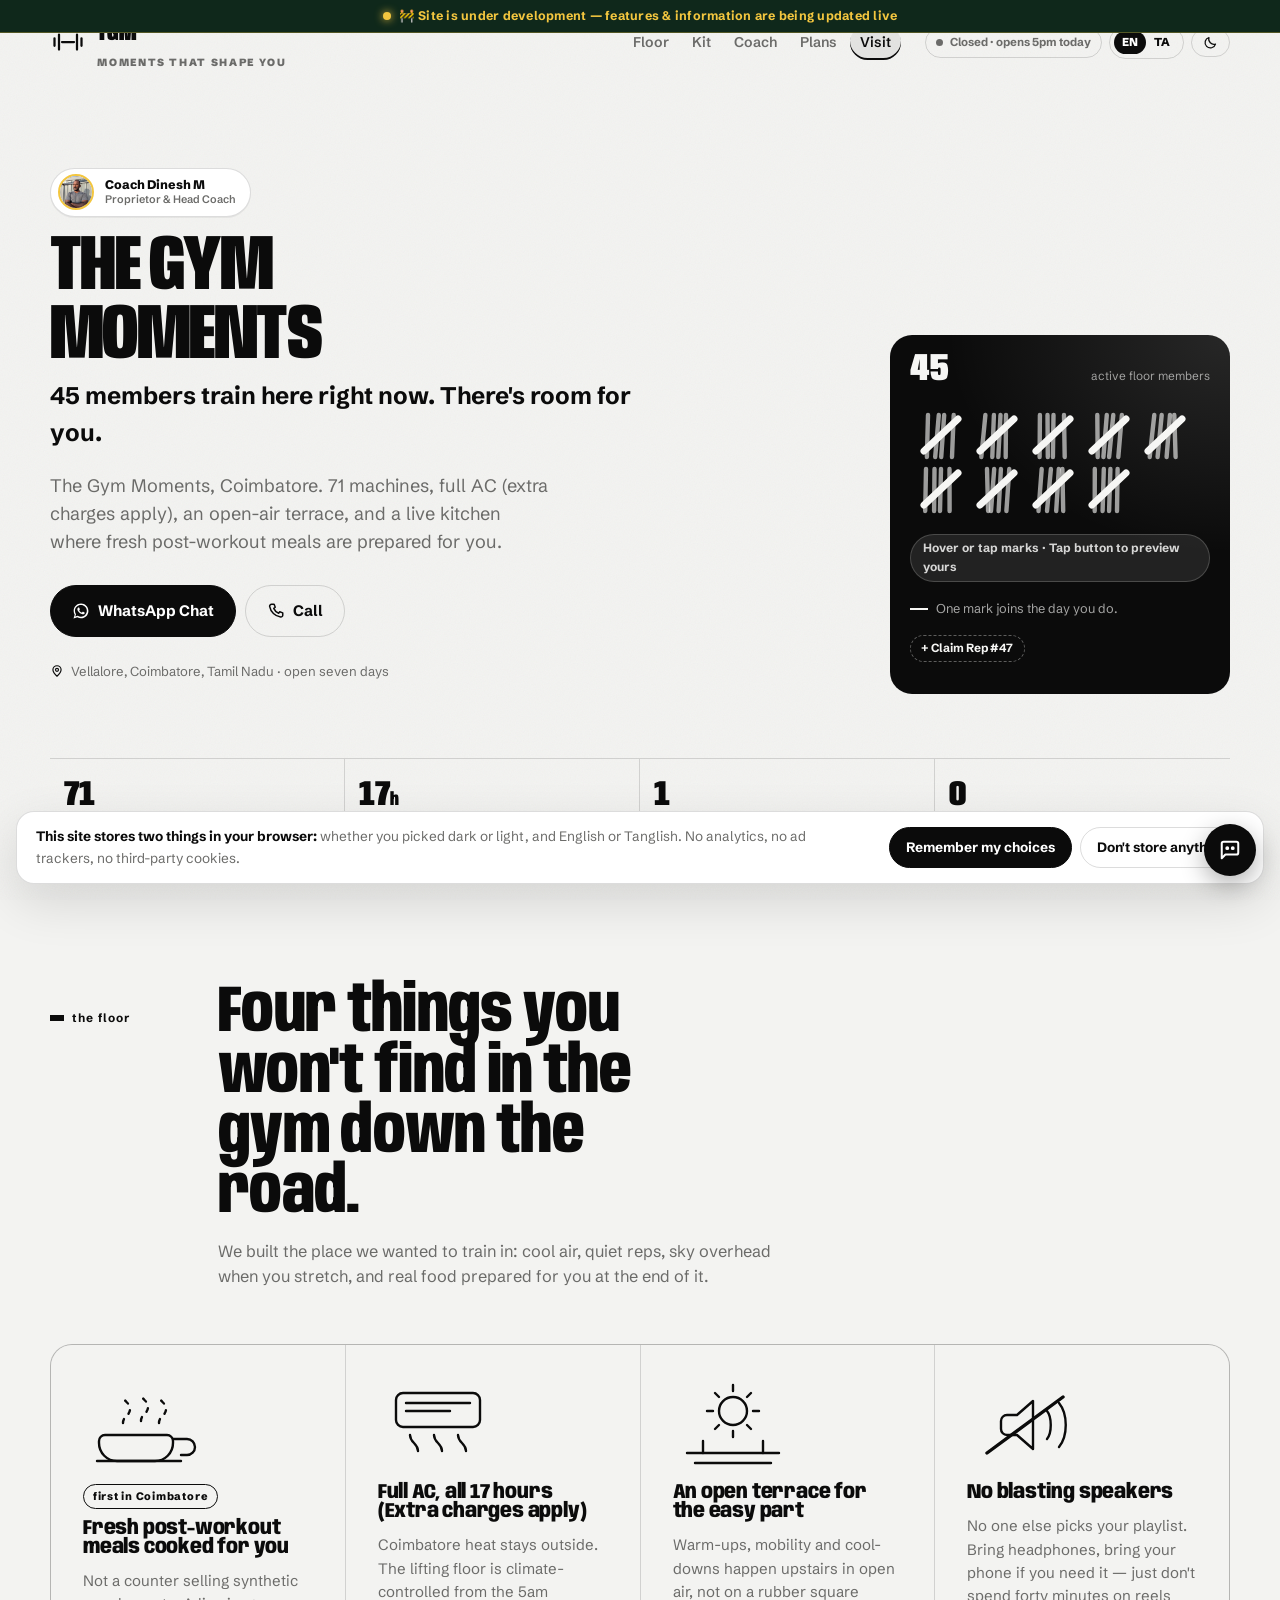
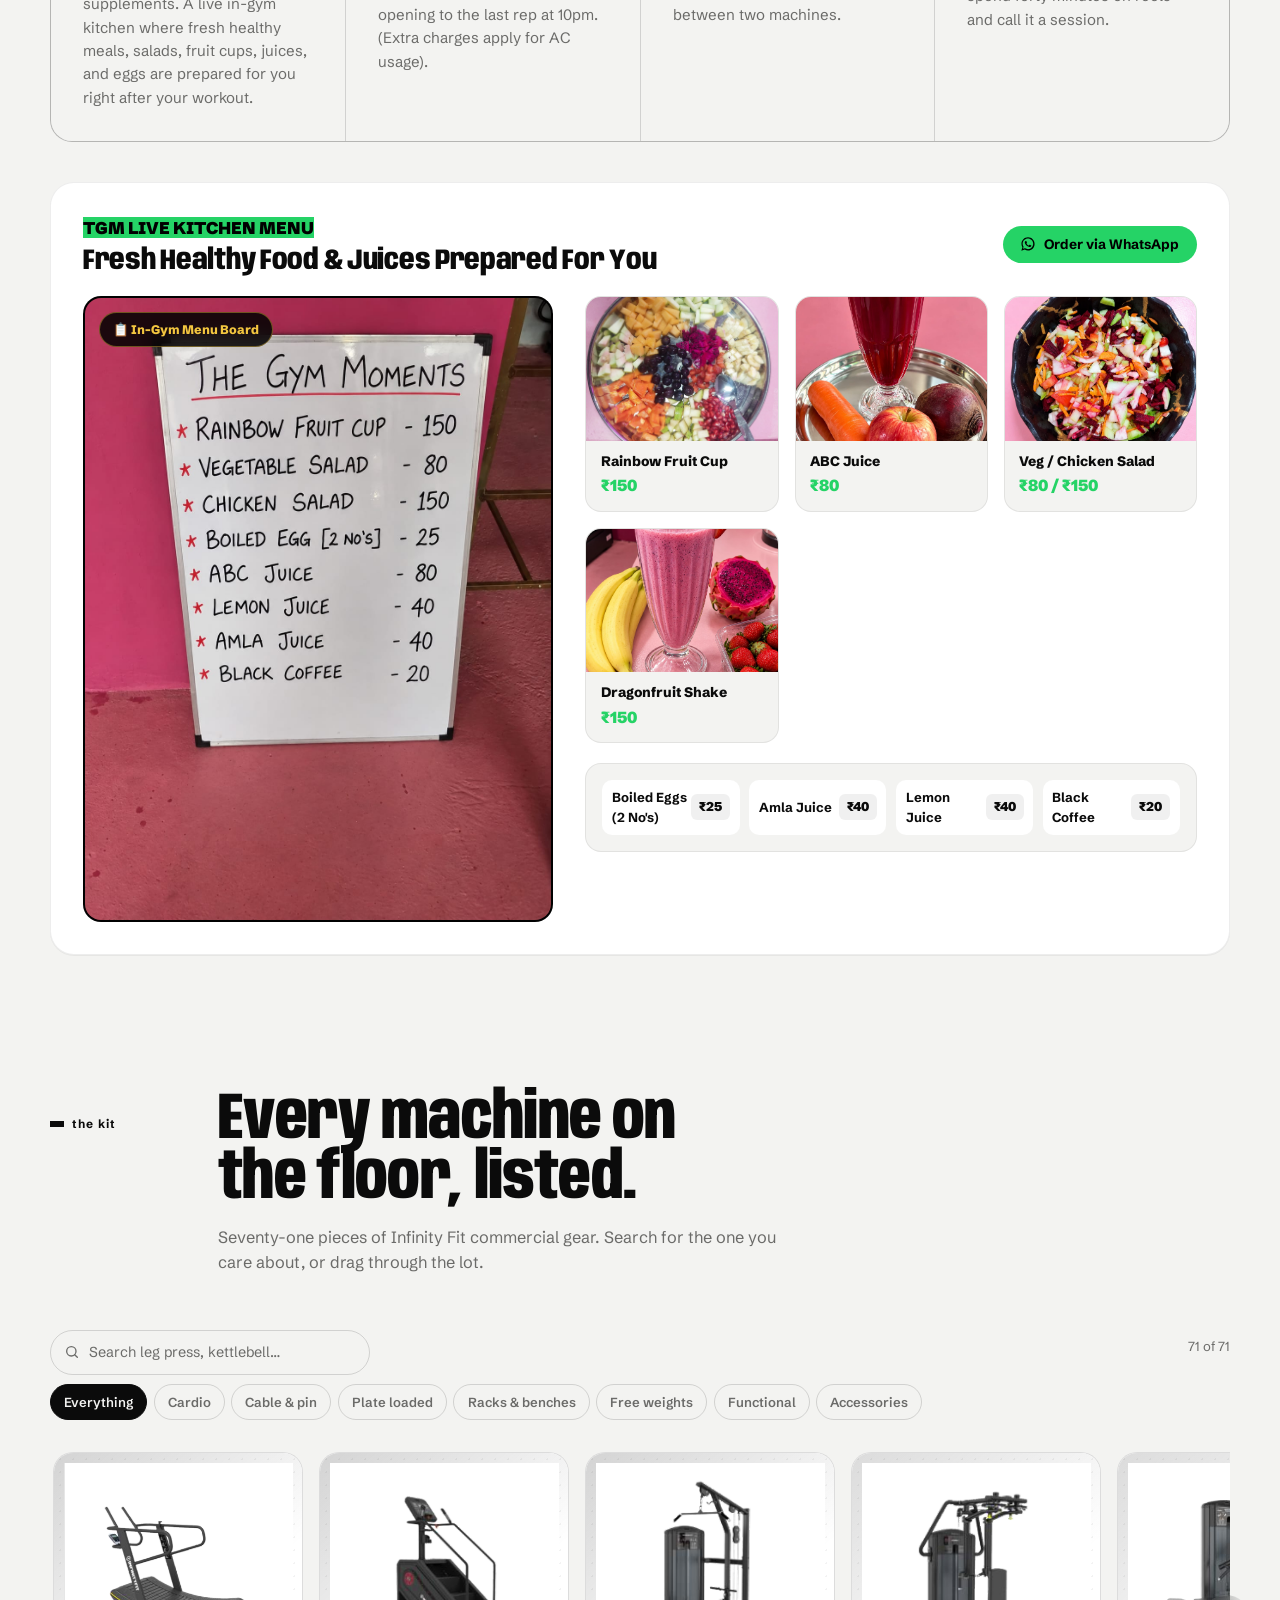
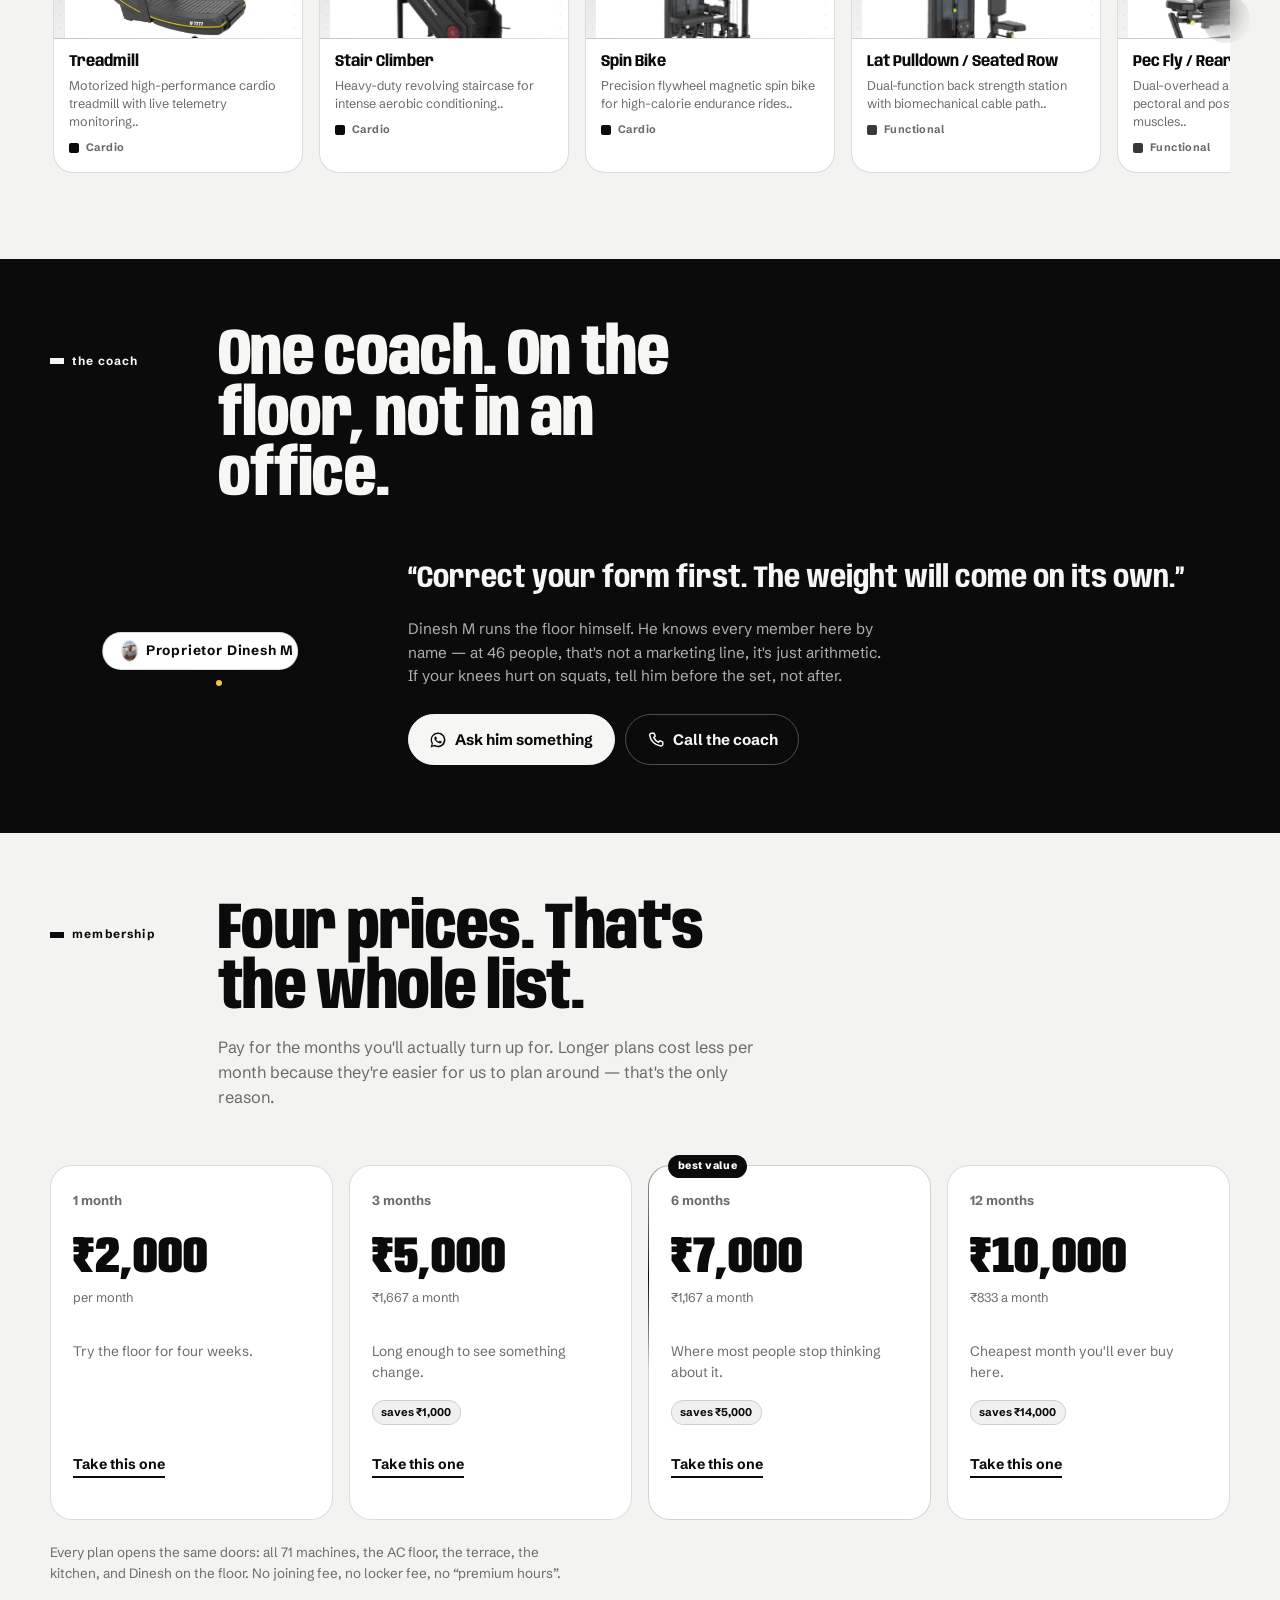
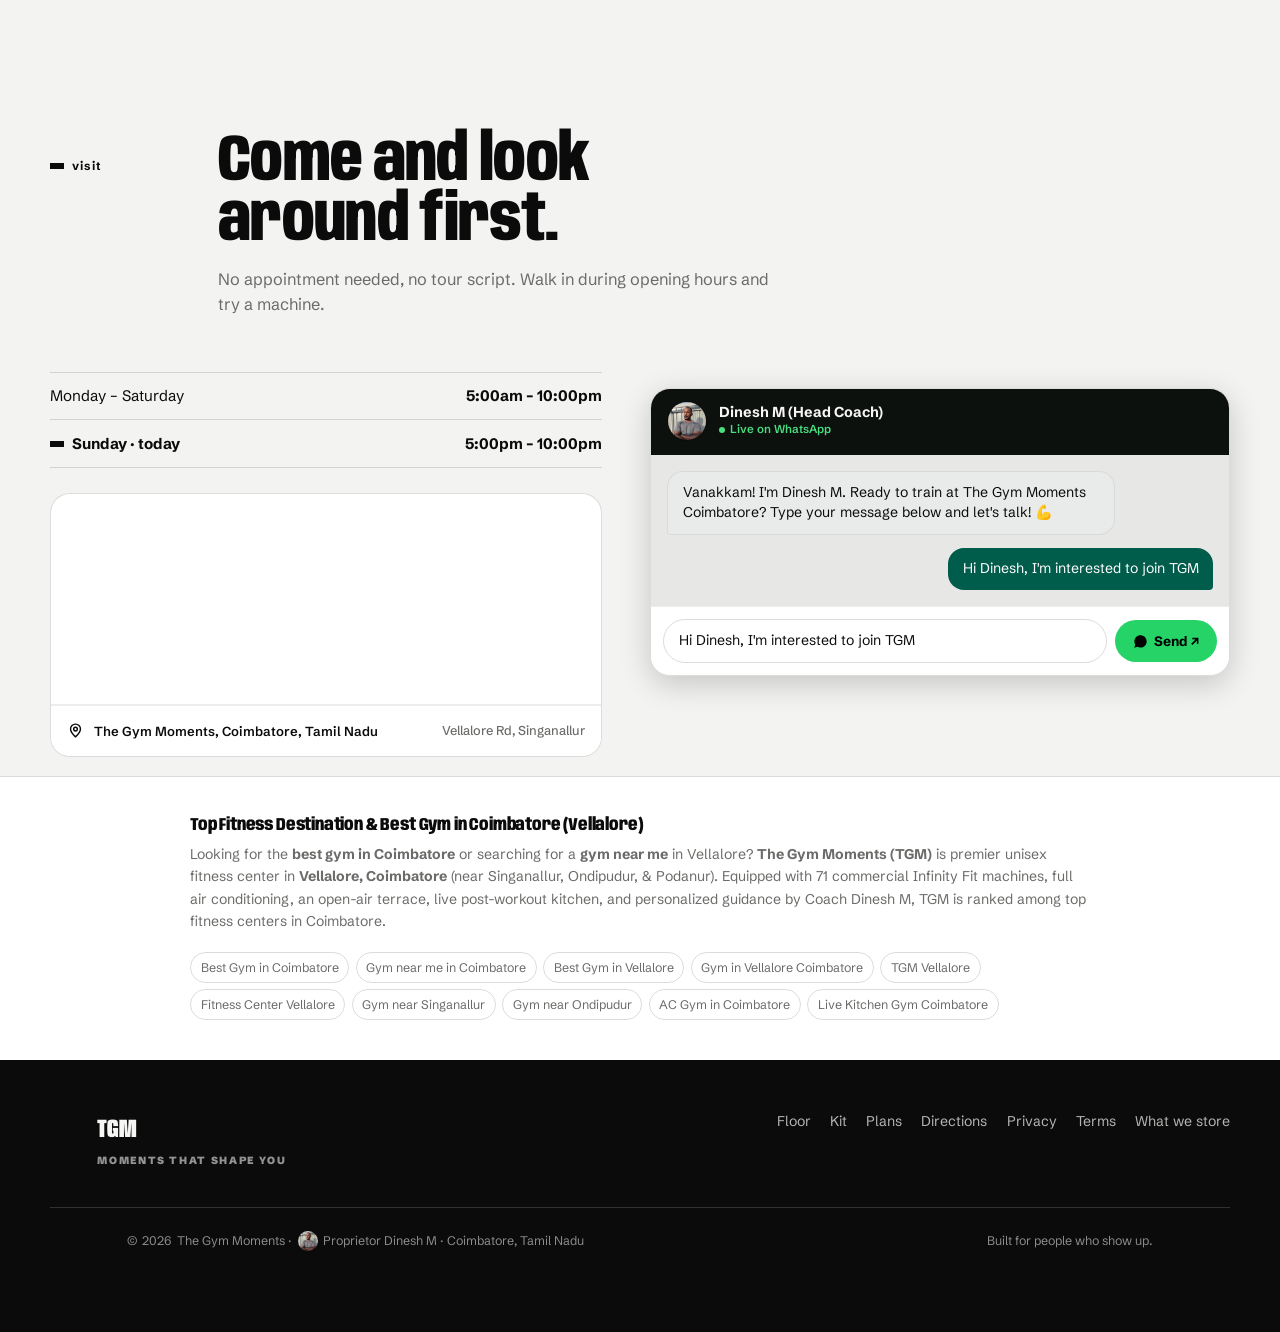
==== commit 4a2869fb: "Fix Proprietor Dinesh M badge clipping and styling" ====
--- a/index.html
+++ b/index.html
@@ -915,7 +915,7 @@
      <img id="coachPhoto" alt="Dinesh M, Proprietor & Head Coach at The Gym Moments" src="owner.jpeg" style="width:100%;height:100%;object-fit:cover;object-position:top center;border-radius:18px;box-shadow:0 8px 24px rgba(0,0,0,0.35);transition:transform .35s ease,filter .35s ease">
      <svg class="ph" viewBox="0 0 100 100" fill="none" stroke="currentColor" stroke-width="3" stroke-linecap="round" aria-hidden="true"><circle cx="50" cy="36" r="16"/><path d="M18 86c4-18 17-27 32-27s28 9 32 27"/></svg>
     </div>
-    <span class="note" style="display:inline-flex;align-items:center;gap:0.4rem;" data-en="Proprietor Dinesh M" data-ta="Proprietor Dinesh M"><img src="owner.jpeg" alt="Dinesh M" style="width:22px;height:22px;border-radius:50%;object-fit:cover;border:1px solid var(--hair)"> Proprietor Dinesh M</span>
+    <span class="note" style="display:inline-flex;align-items:center;gap:0.5rem;padding:0.45rem 1.1rem;background:var(--card);border:1px solid var(--hair);border-radius:99px;font-size:0.85rem;font-weight:700;color:var(--ink);box-shadow:0 2px 8px rgba(0,0,0,0.12);white-space:nowrap;margin-top:0.6rem;" data-en="Proprietor Dinesh M" data-ta="Proprietor Dinesh M"><img src="owner.jpeg" alt="Dinesh M" style="width:22px;height:22px;border-radius:50%;object-fit:cover;border:1px solid var(--hair)"> Proprietor Dinesh M</span>
    </div>
    <div>
     <blockquote data-en="&ldquo;Correct your form first. The weight will come on its own.&rdquo;" data-ta="&ldquo;Mudhalla form-a sari pannu bossuh! Weight-u thaana koodum.&rdquo;">&ldquo;Correct your form first. The weight will come on its own.&rdquo;</blockquote>
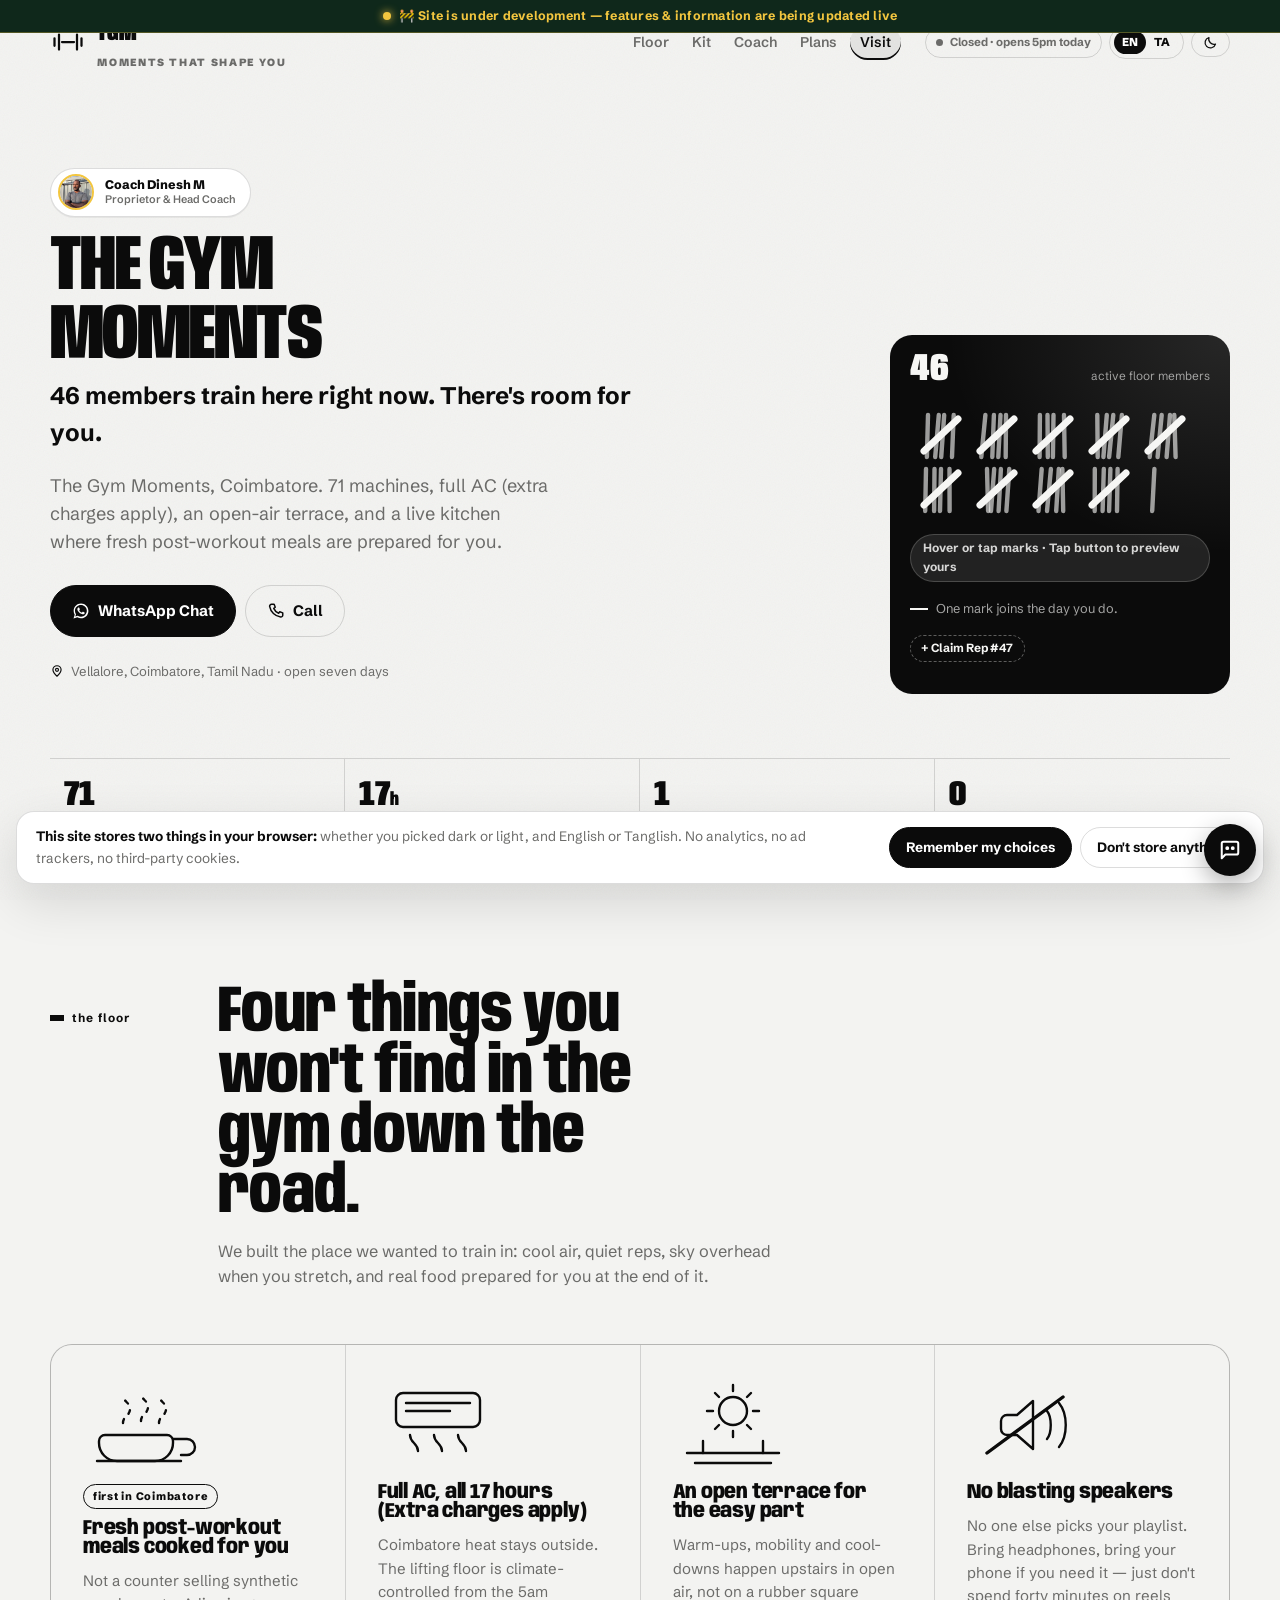
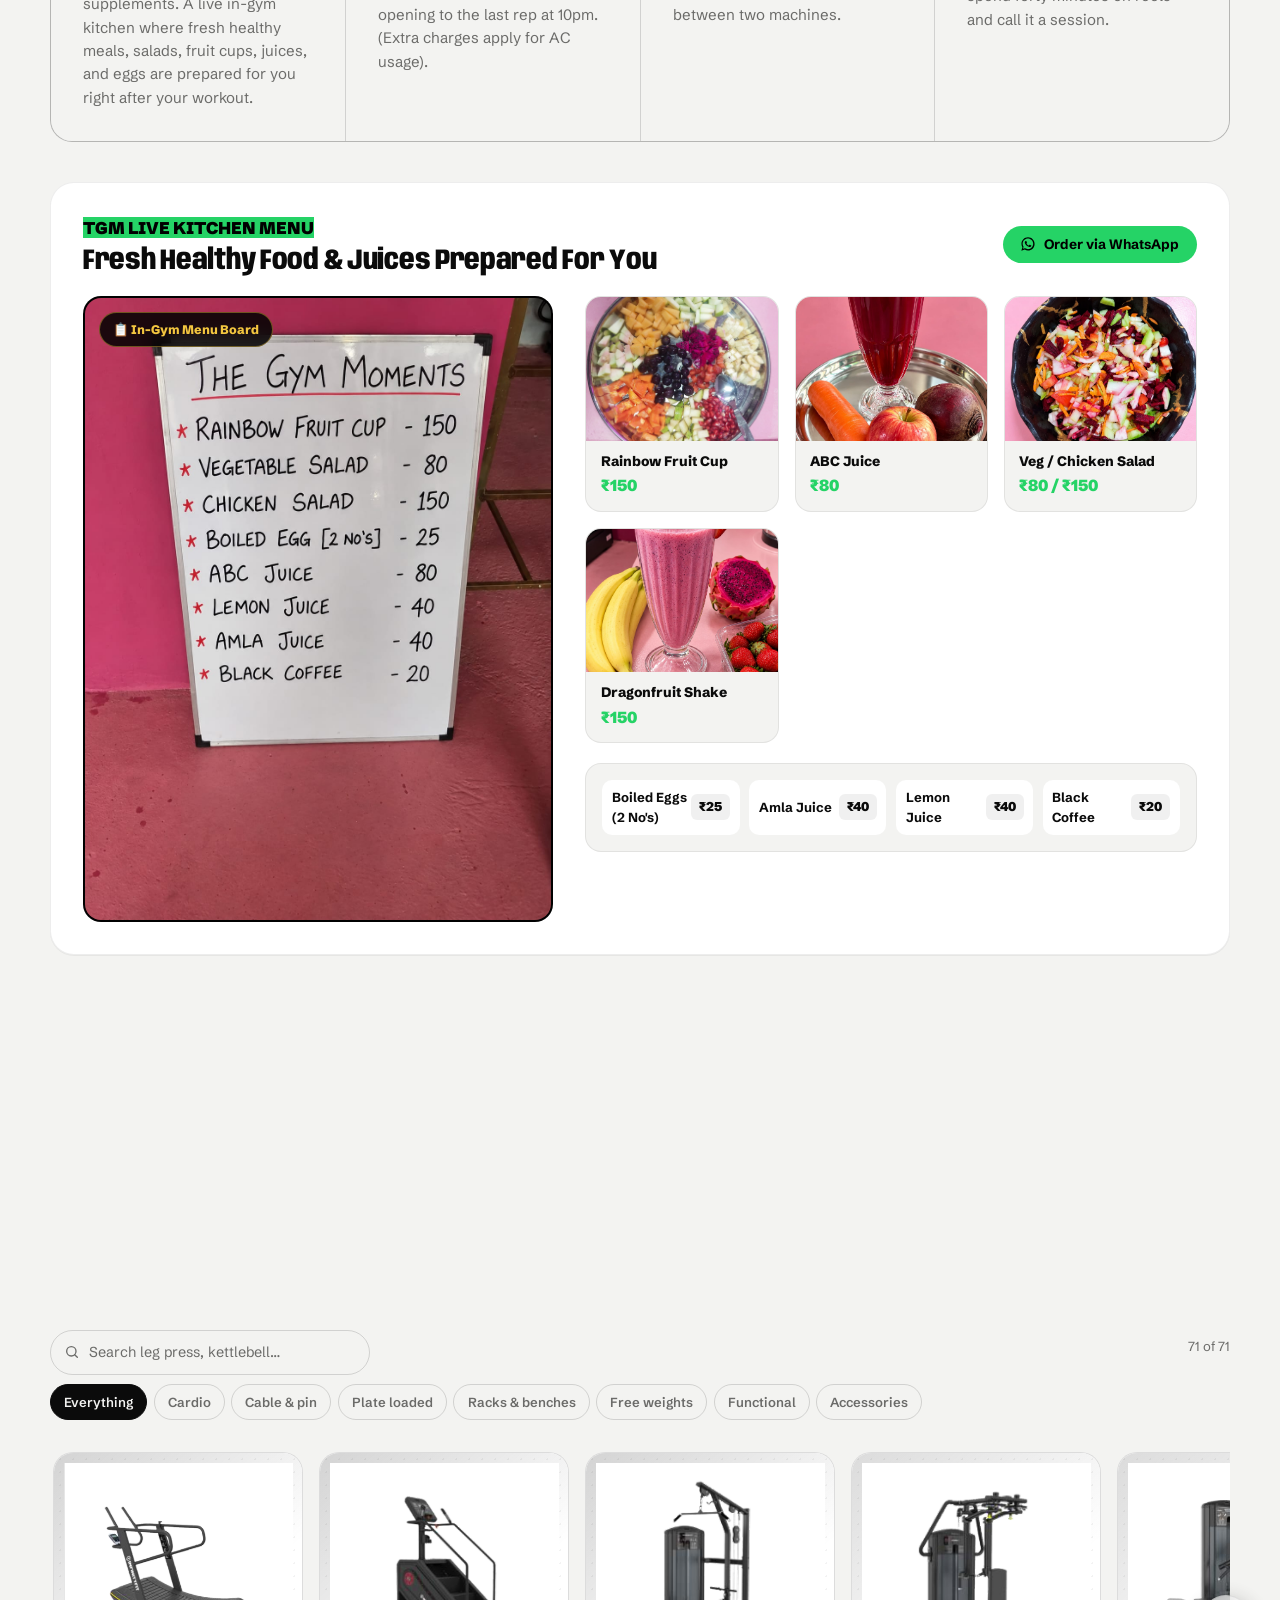
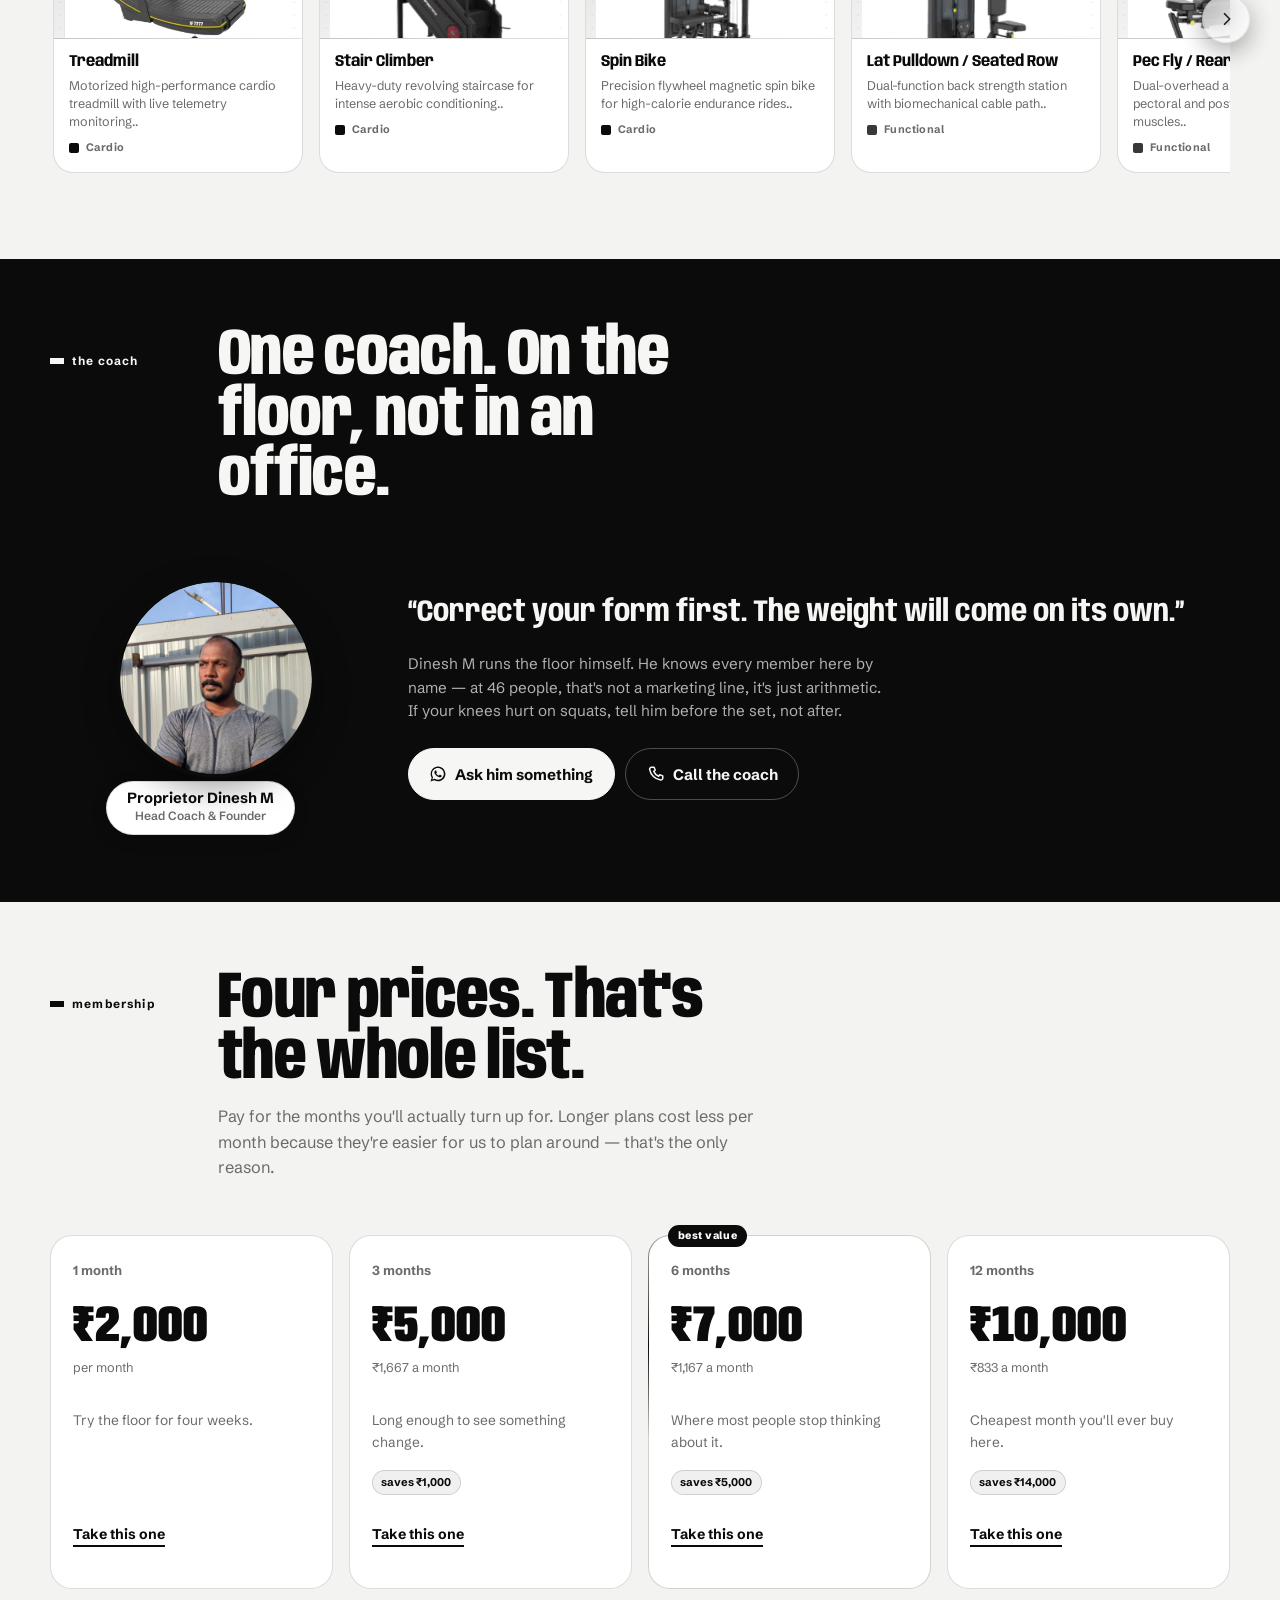
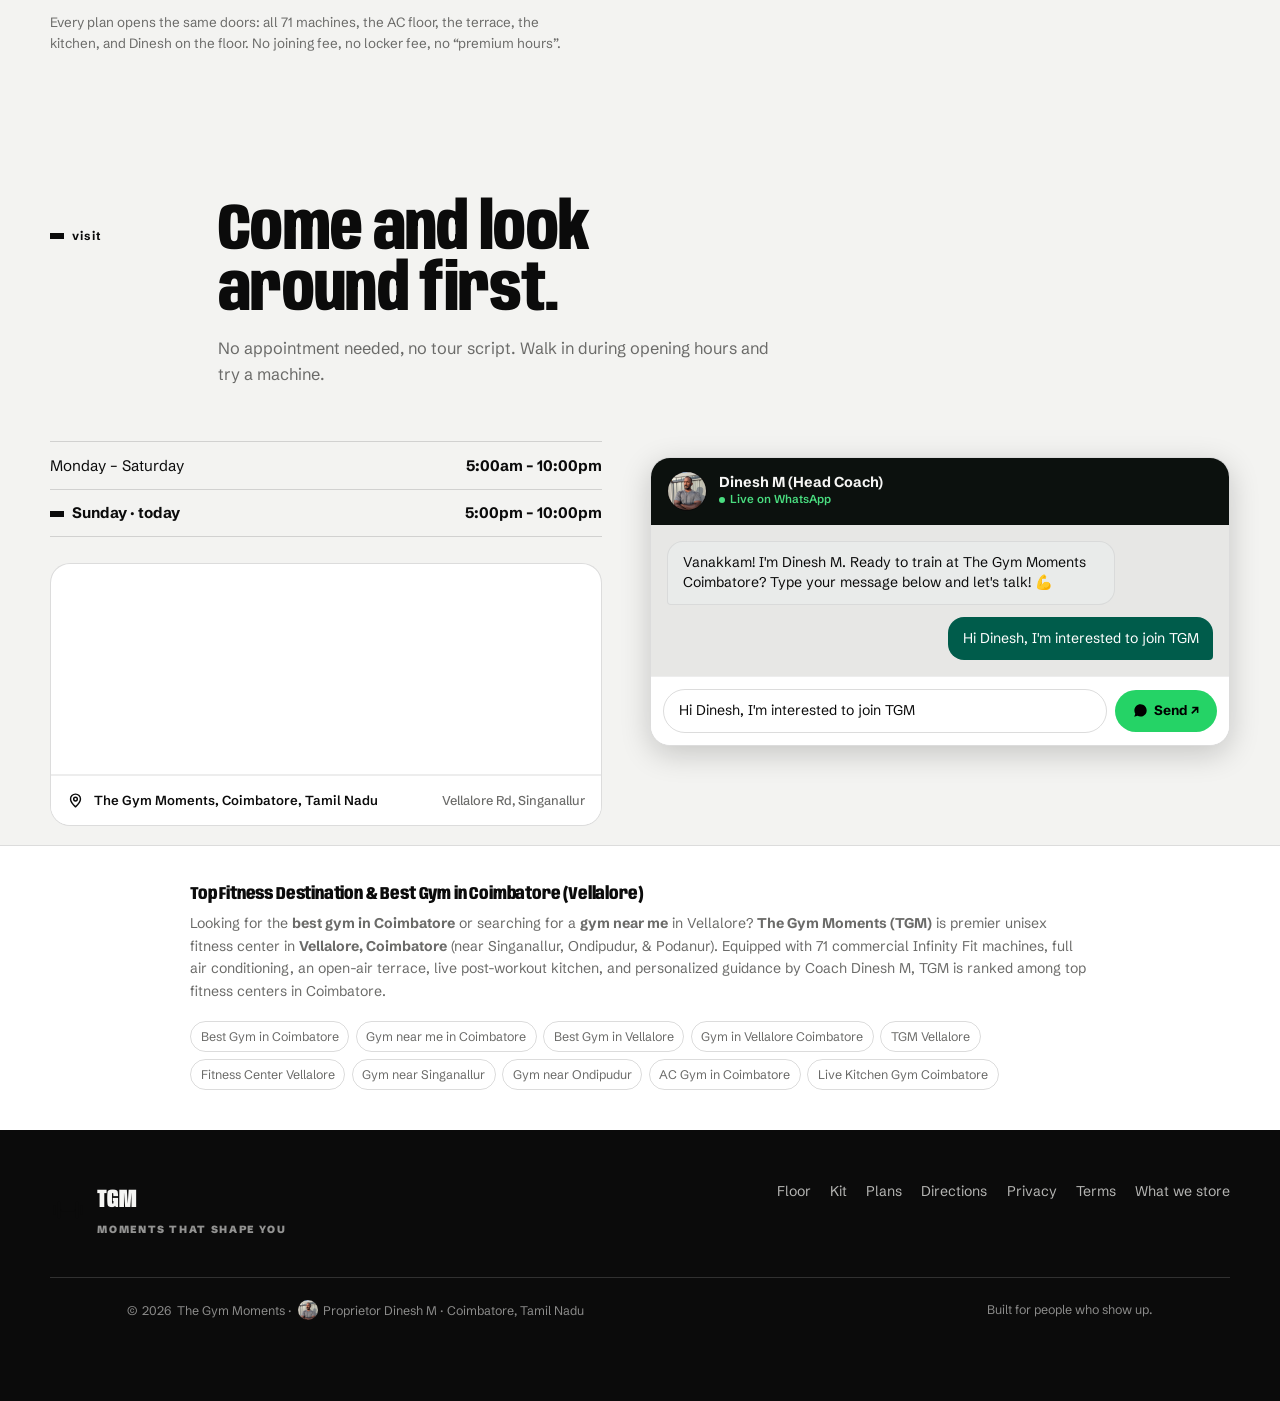
==== commit 7f27a2cf: "Update Coach Dinesh portrait to 200x200px photo and clean up Proprietor text badge" ====
--- a/index.html
+++ b/index.html
@@ -898,24 +898,16 @@
    <div><h2 data-en="One coach. On the floor, not in an office." data-ta="Oru coach. Office-la illa, floor-la thaan nippaaru bossuh.">One coach. On the floor, not in an office.</h2></div>
   </div>
   <div class="coach-grid">
-   <div class="portrait reveal-item">
-    <svg class="ring" viewBox="0 0 120 120" aria-hidden="true">
-     <defs>
-      <path id="topArc" d="M 12,60 A 48,48 0 0,1 108,60"/>
-      <path id="botArc" d="M 108,60 A 48,48 0 0,1 12,60"/>
-     </defs>
-     <circle cx="60" cy="60" r="48" fill="none" stroke="color-mix(in srgb,var(--band-ink) 25%,transparent)" stroke-width="1" stroke-dasharray="3 3"/>
-     <circle cx="60" cy="60" r="56" fill="none" stroke="color-mix(in srgb,var(--band-ink) 14%,transparent)" stroke-width="0.8"/>
-     <text>
-      <textPath href="#topArc" startOffset="50%" text-anchor="middle">DINESH M • HEAD COACH</textPath>
-      <textPath href="#botArc" startOffset="50%" text-anchor="middle">THE GYM MOMENTS • PROPRIETOR</textPath>
-     </text>
-    </svg>
-    <div class="frame">
-     <img id="coachPhoto" alt="Dinesh M, Proprietor & Head Coach at The Gym Moments" src="owner.jpeg" style="width:100%;height:100%;object-fit:cover;object-position:top center;border-radius:18px;box-shadow:0 8px 24px rgba(0,0,0,0.35);transition:transform .35s ease,filter .35s ease">
-     <svg class="ph" viewBox="0 0 100 100" fill="none" stroke="currentColor" stroke-width="3" stroke-linecap="round" aria-hidden="true"><circle cx="50" cy="36" r="16"/><path d="M18 86c4-18 17-27 32-27s28 9 32 27"/></svg>
+   <div class="portrait reveal-item" style="display:flex;flex-direction:column;align-items:center;text-align:center;">
+    <div class="frame" style="width:200px;height:200px;border-radius:50%;overflow:hidden;border:4px solid var(--kum);box-shadow:0 12px 32px rgba(0,0,0,0.35);margin:0 auto 1.2rem;position:relative;flex:none;">
+     <img id="coachPhoto" alt="Dinesh M, Proprietor & Head Coach at The Gym Moments" src="owner.jpeg" style="width:200px;height:200px;object-fit:cover;object-position:top center;border-radius:50%;display:block;transition:transform .35s ease;">
     </div>
-    <span class="note" style="display:inline-flex;align-items:center;gap:0.5rem;padding:0.45rem 1.1rem;background:var(--card);border:1px solid var(--hair);border-radius:99px;font-size:0.85rem;font-weight:700;color:var(--ink);box-shadow:0 2px 8px rgba(0,0,0,0.12);white-space:nowrap;margin-top:0.6rem;" data-en="Proprietor Dinesh M" data-ta="Proprietor Dinesh M"><img src="owner.jpeg" alt="Dinesh M" style="width:22px;height:22px;border-radius:50%;object-fit:cover;border:1px solid var(--hair)"> Proprietor Dinesh M</span>
+    <div style="display:inline-flex;align-items:center;padding:0.5rem 1.25rem;background:var(--card);border:1px solid var(--hair);border-radius:99px;box-shadow:0 4px 16px rgba(0,0,0,0.15);white-space:nowrap;">
+     <div style="text-align:center;">
+      <b style="display:block;font-size:0.92rem;color:var(--ink);line-height:1.2;">Proprietor Dinesh M</b>
+      <span style="display:block;font-size:0.75rem;color:var(--mute);font-weight:600;">Head Coach & Founder</span>
+     </div>
+    </div>
    </div>
    <div>
     <blockquote data-en="&ldquo;Correct your form first. The weight will come on its own.&rdquo;" data-ta="&ldquo;Mudhalla form-a sari pannu bossuh! Weight-u thaana koodum.&rdquo;">&ldquo;Correct your form first. The weight will come on its own.&rdquo;</blockquote>
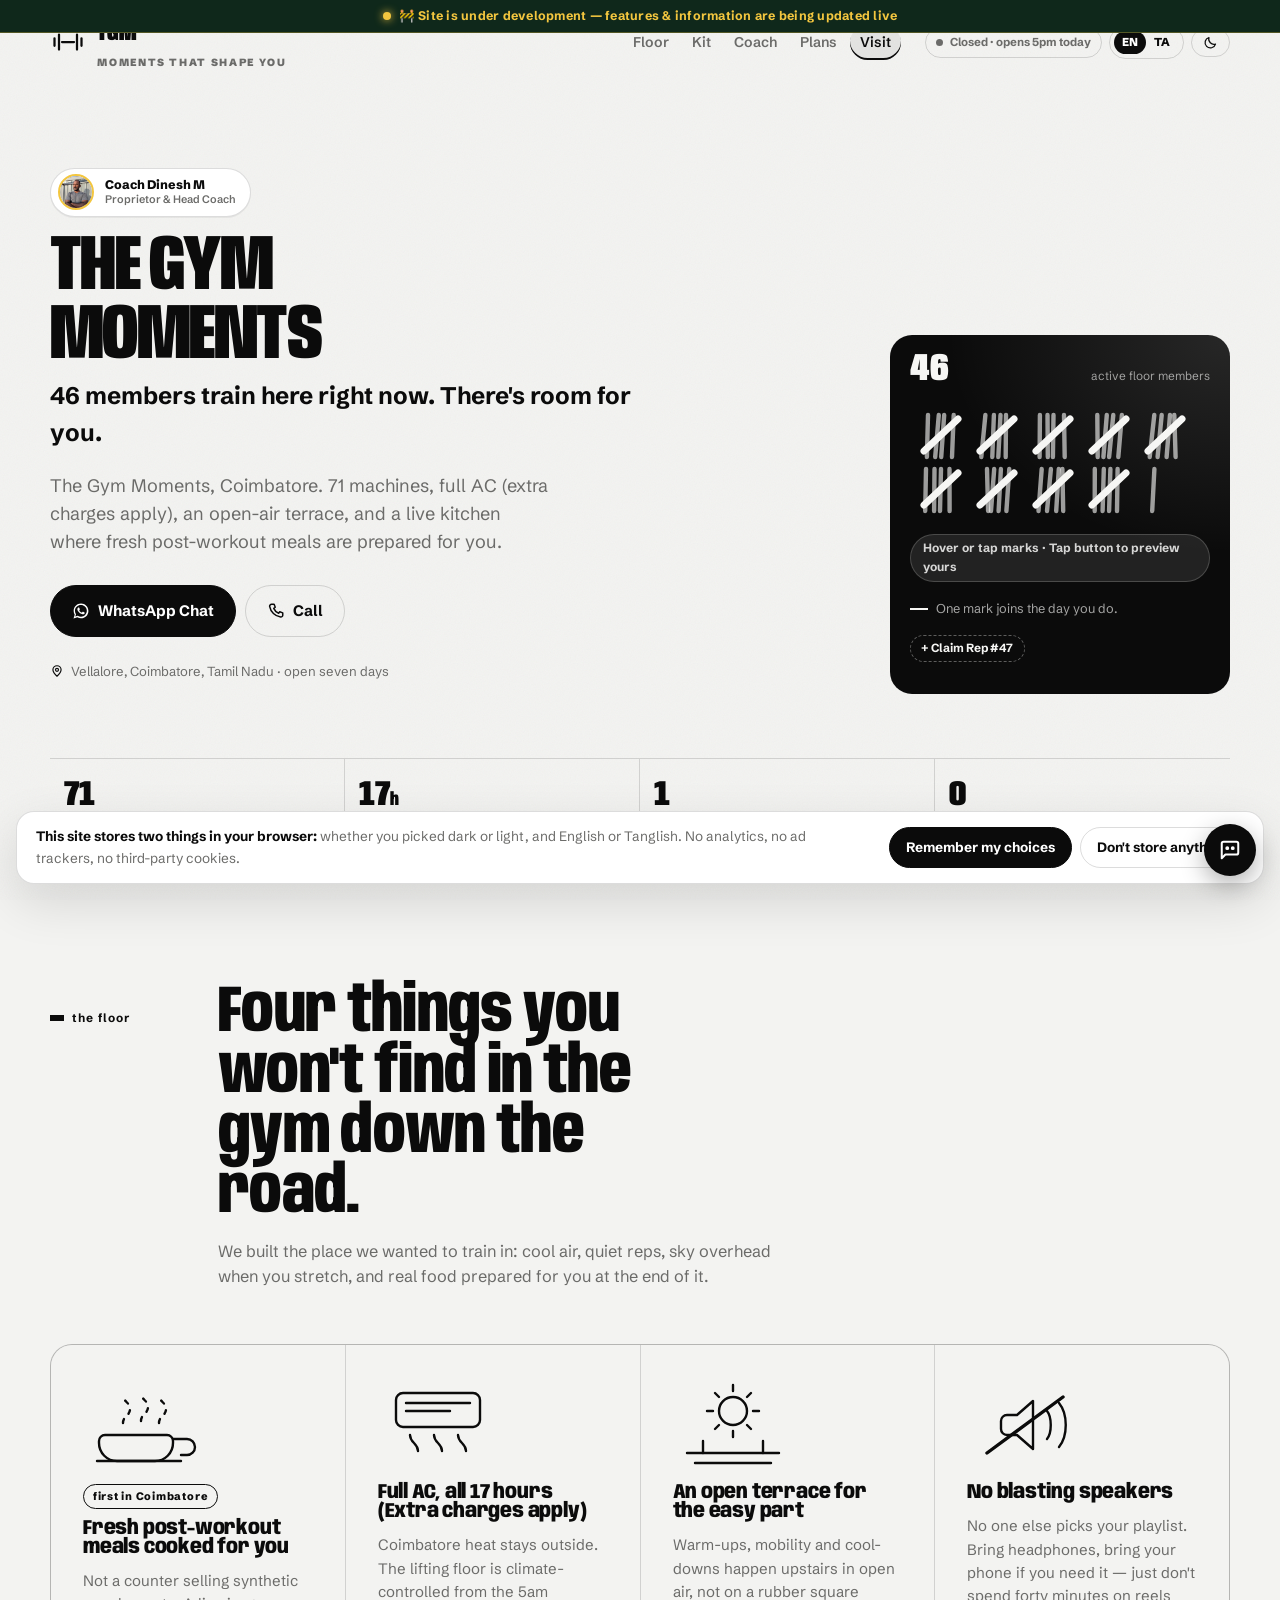
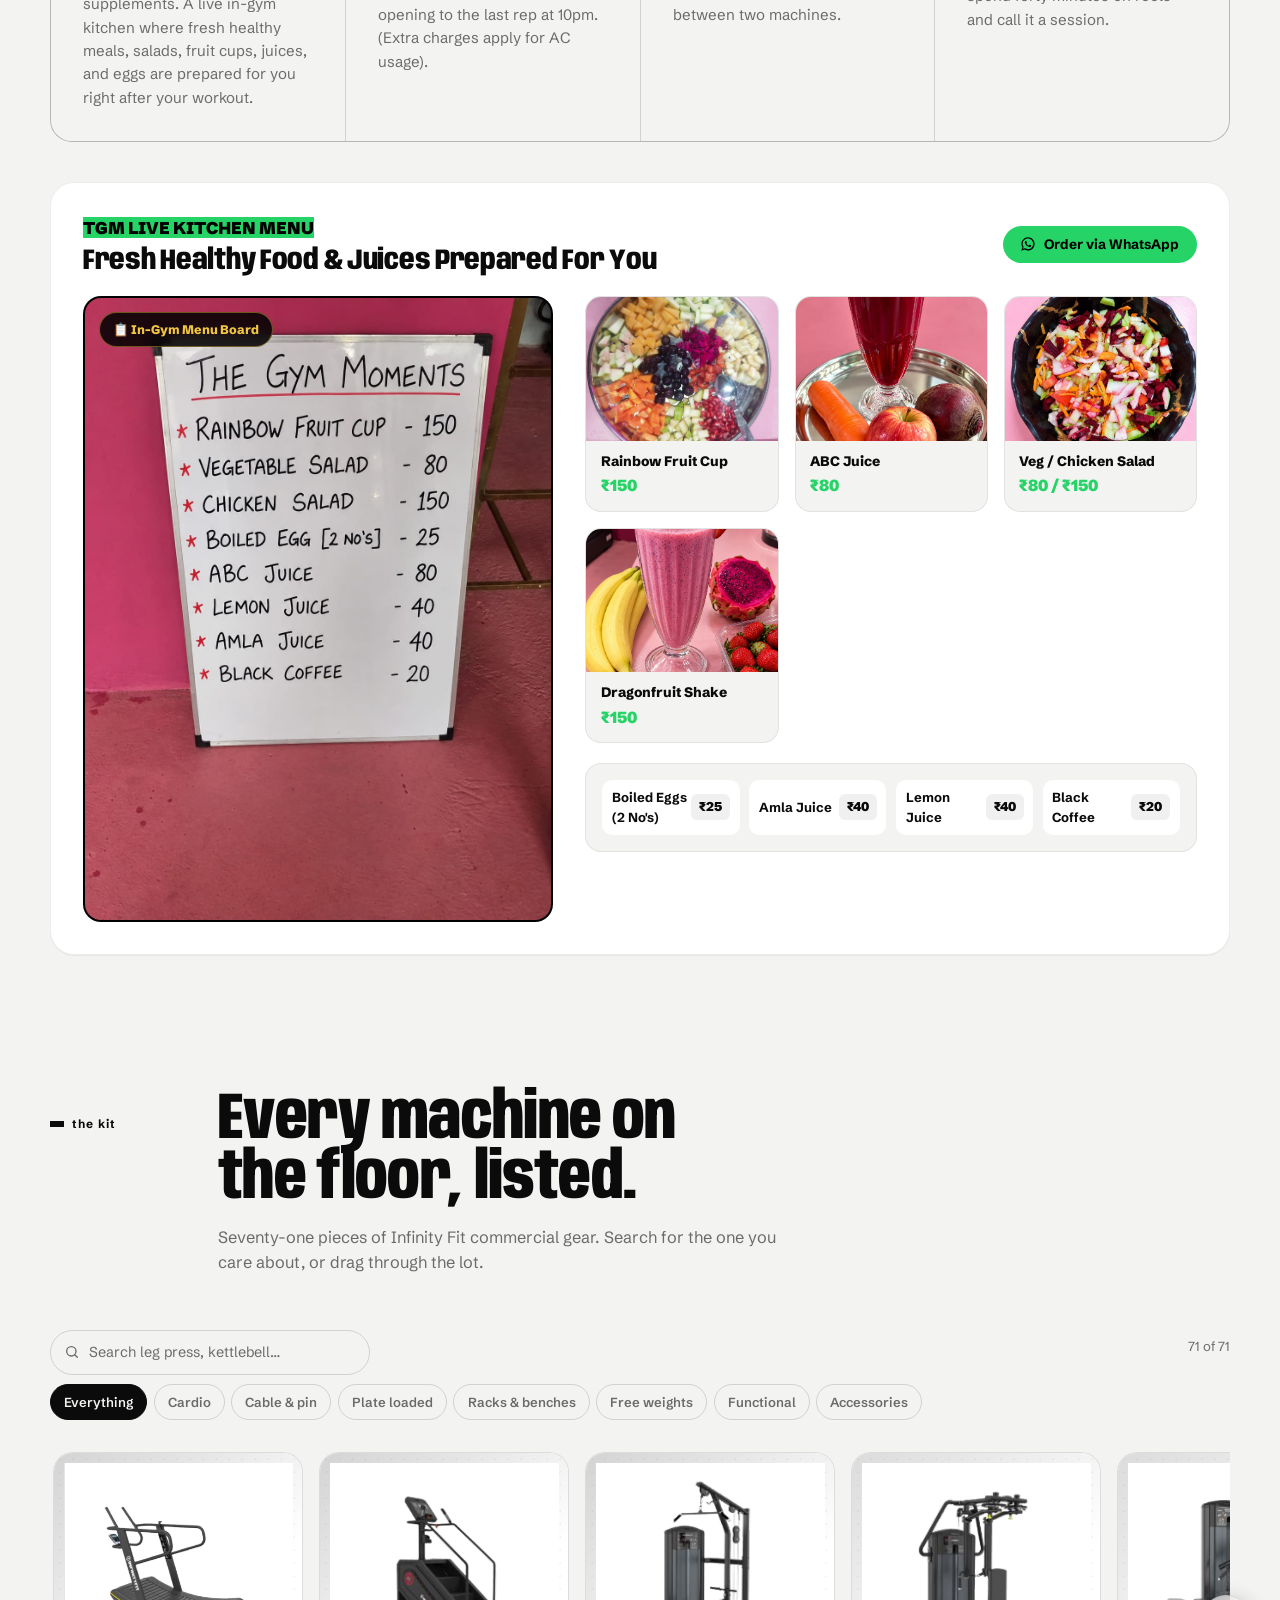
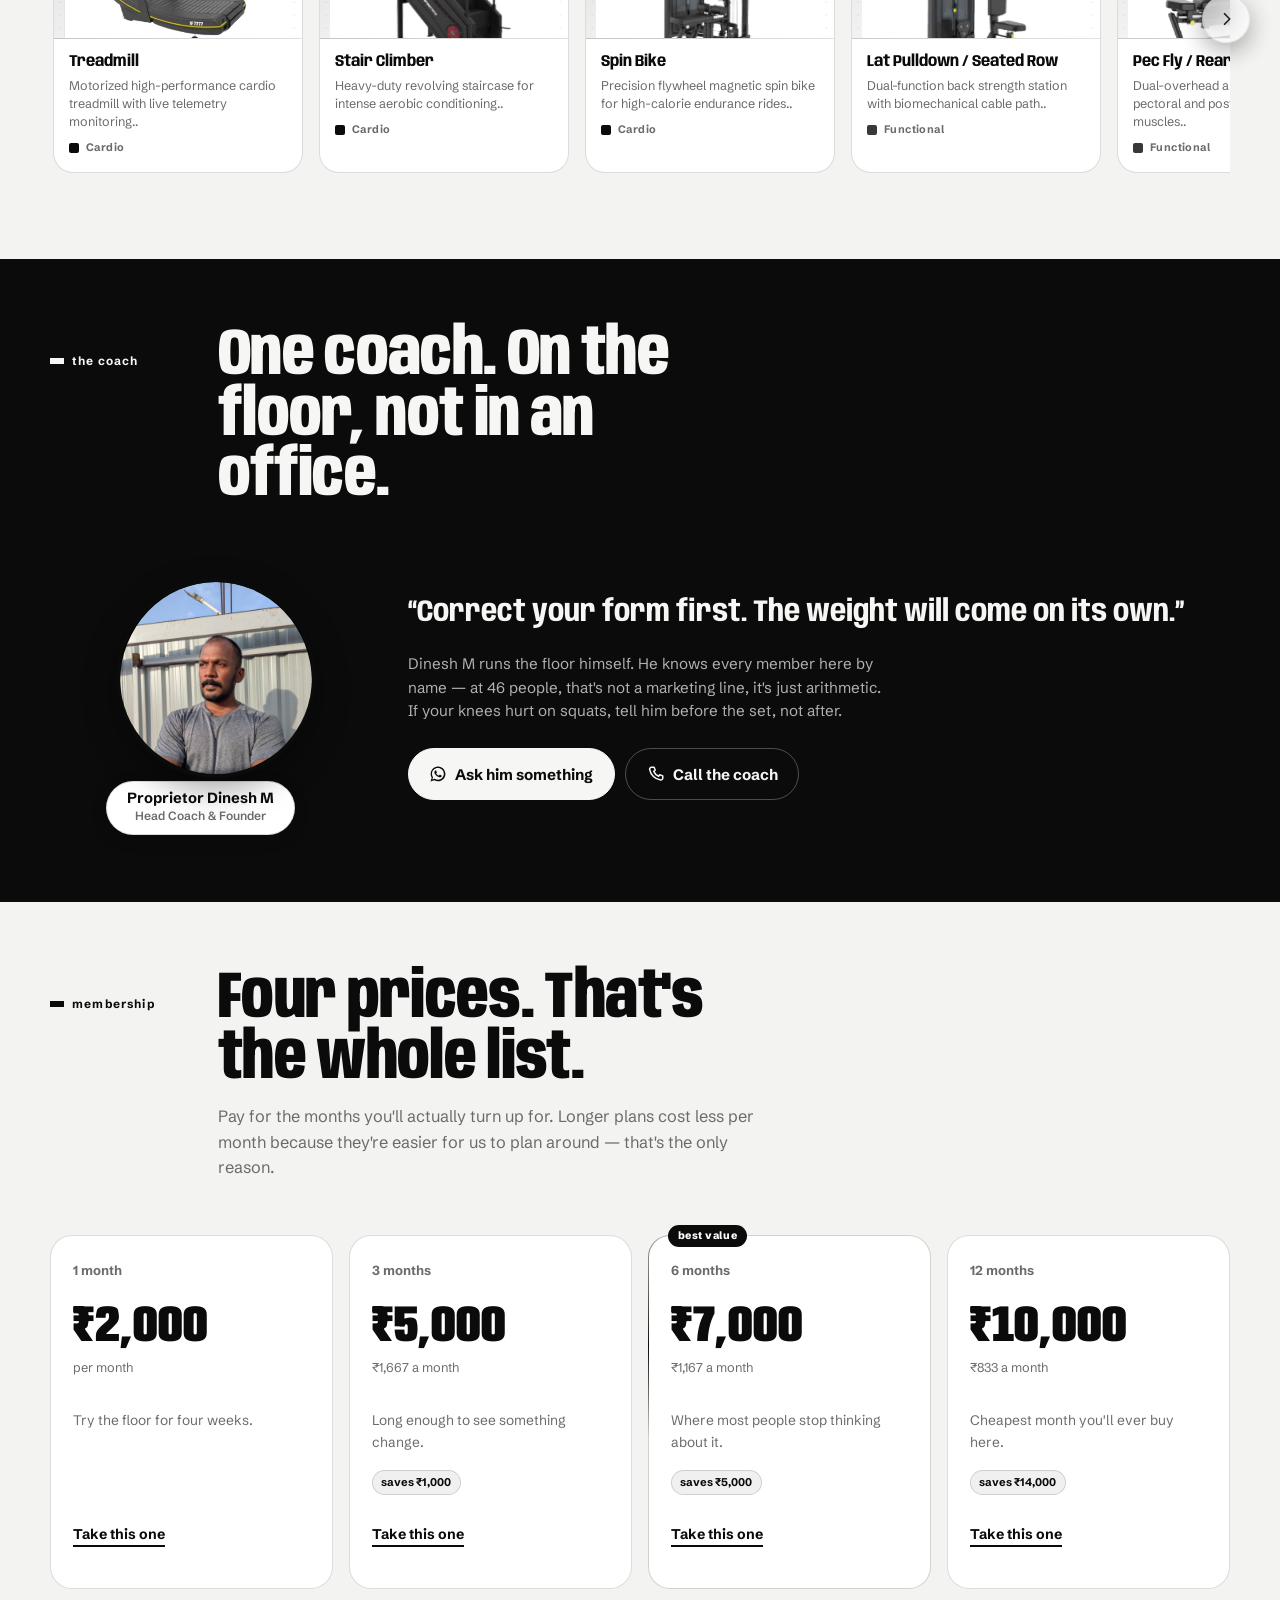
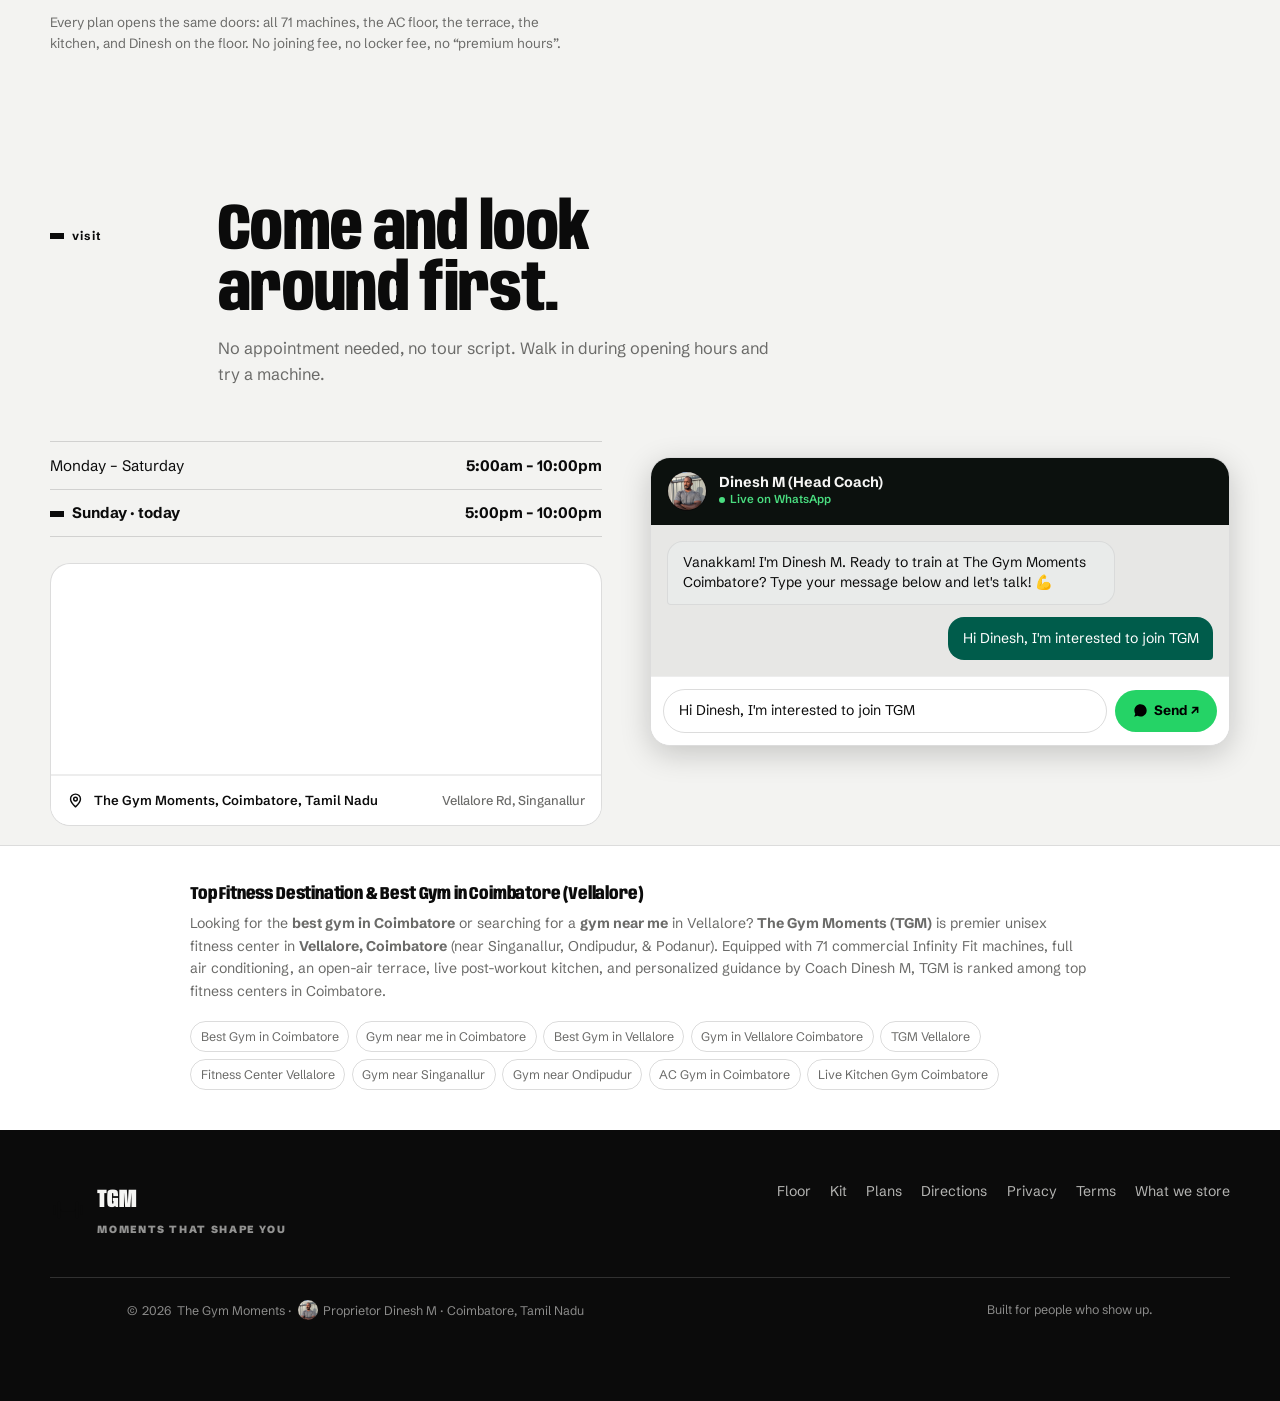
==== commit 8f532206: "Add exact keywords for TGM, best gym in cbe, best gym cbe" ====
--- a/index.html
+++ b/index.html
@@ -8,7 +8,7 @@
 <title>The Gym Moments (TGM) | Best Gym in Coimbatore & Vellalore | Full AC & Live Kitchen</title>
 <meta name="title" content="The Gym Moments (TGM) | Best Gym in Coimbatore & Vellalore | Full AC & Live Kitchen">
 <meta name="description" content="Looking for the best gym in Coimbatore or gym near me in Vellalore? The Gym Moments (TGM) features 71 modern equipment machines, full AC, open-air terrace, live post-workout kitchen, and personal training by Coach Dinesh M. Call +91 9500441505.">
-<meta name="keywords" content="best gym in coimbatore, gym near me, gym near me in coimbatore, gym in vellalore, best gym in vellalore coimbatore, tgm vellalore, tgm gym, fitness center in vellalore, unisex gym vellalore, gym near singanallur, gym near ondipudur, gym near podanur, The Gym Moments Vellalore, Coach Dinesh M gym, 71 machines gym coimbatore">
+<meta name="keywords" content="tgm, tgm gym, best gym in cbe, gym in cbe, best gym cbe, best gym in coimbatore, gym near me, gym near me in coimbatore, gym in vellalore, best gym in vellalore coimbatore, tgm vellalore, tgm gym, fitness center in vellalore, unisex gym vellalore, gym near singanallur, gym near ondipudur, gym near podanur, The Gym Moments Vellalore, Coach Dinesh M gym, 71 machines gym coimbatore">
 <meta name="author" content="Coach Dinesh M, The Gym Moments">
 <meta name="robots" content="index, follow, max-image-preview:large, max-snippet:-1, max-video-preview:-1">
 <meta name="theme-color" content="#03190F">
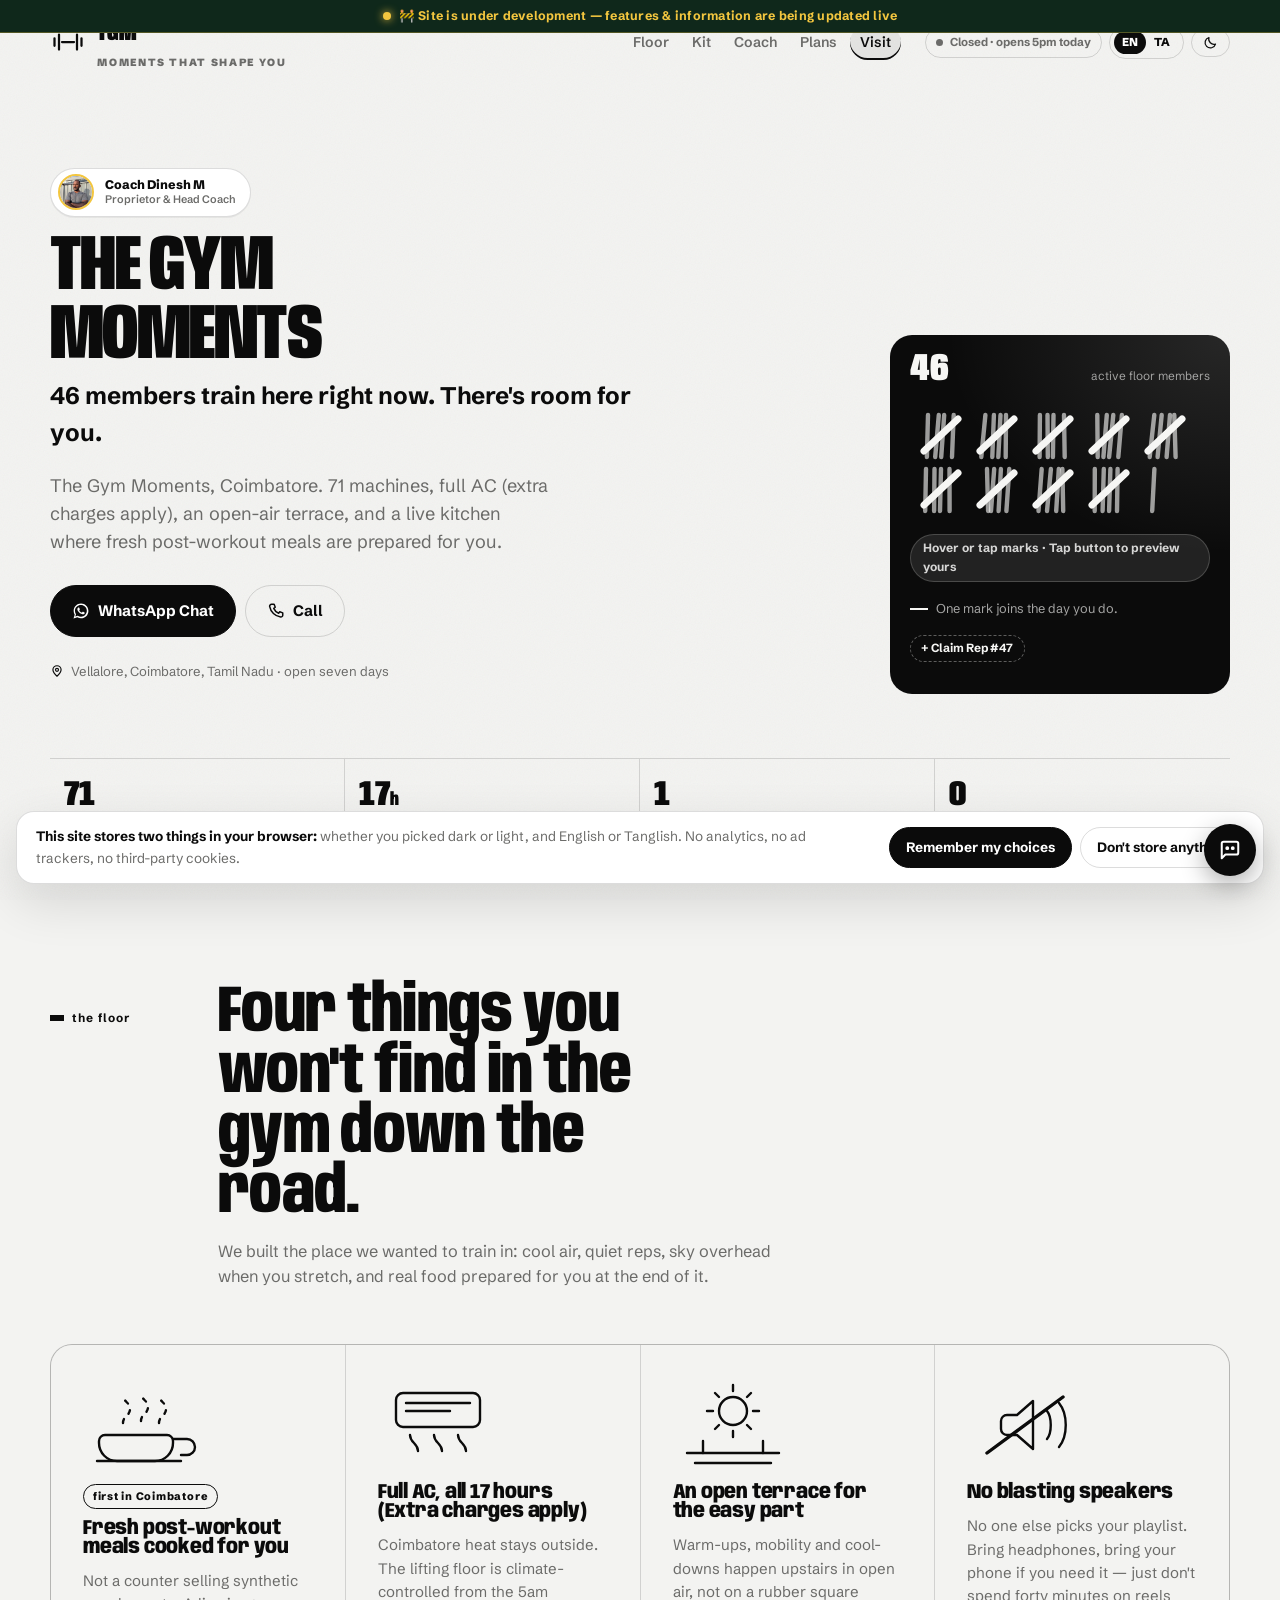
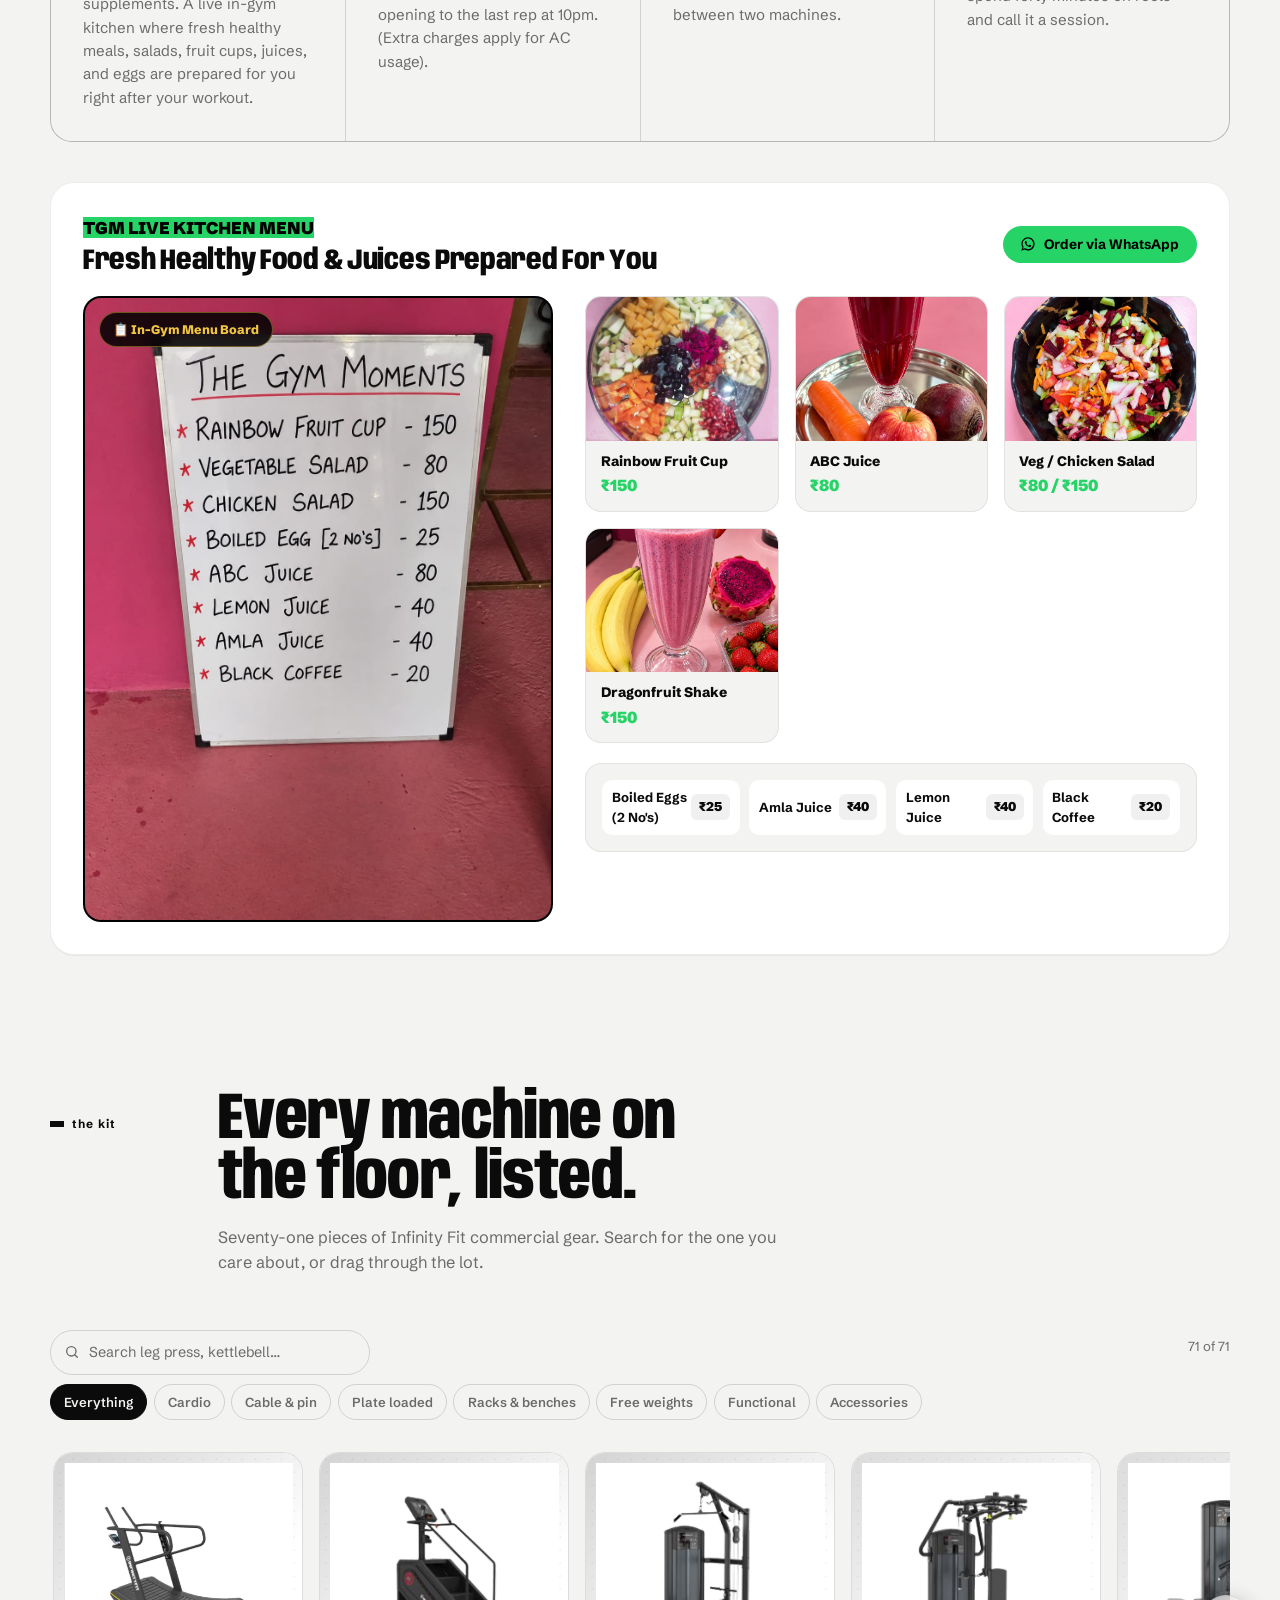
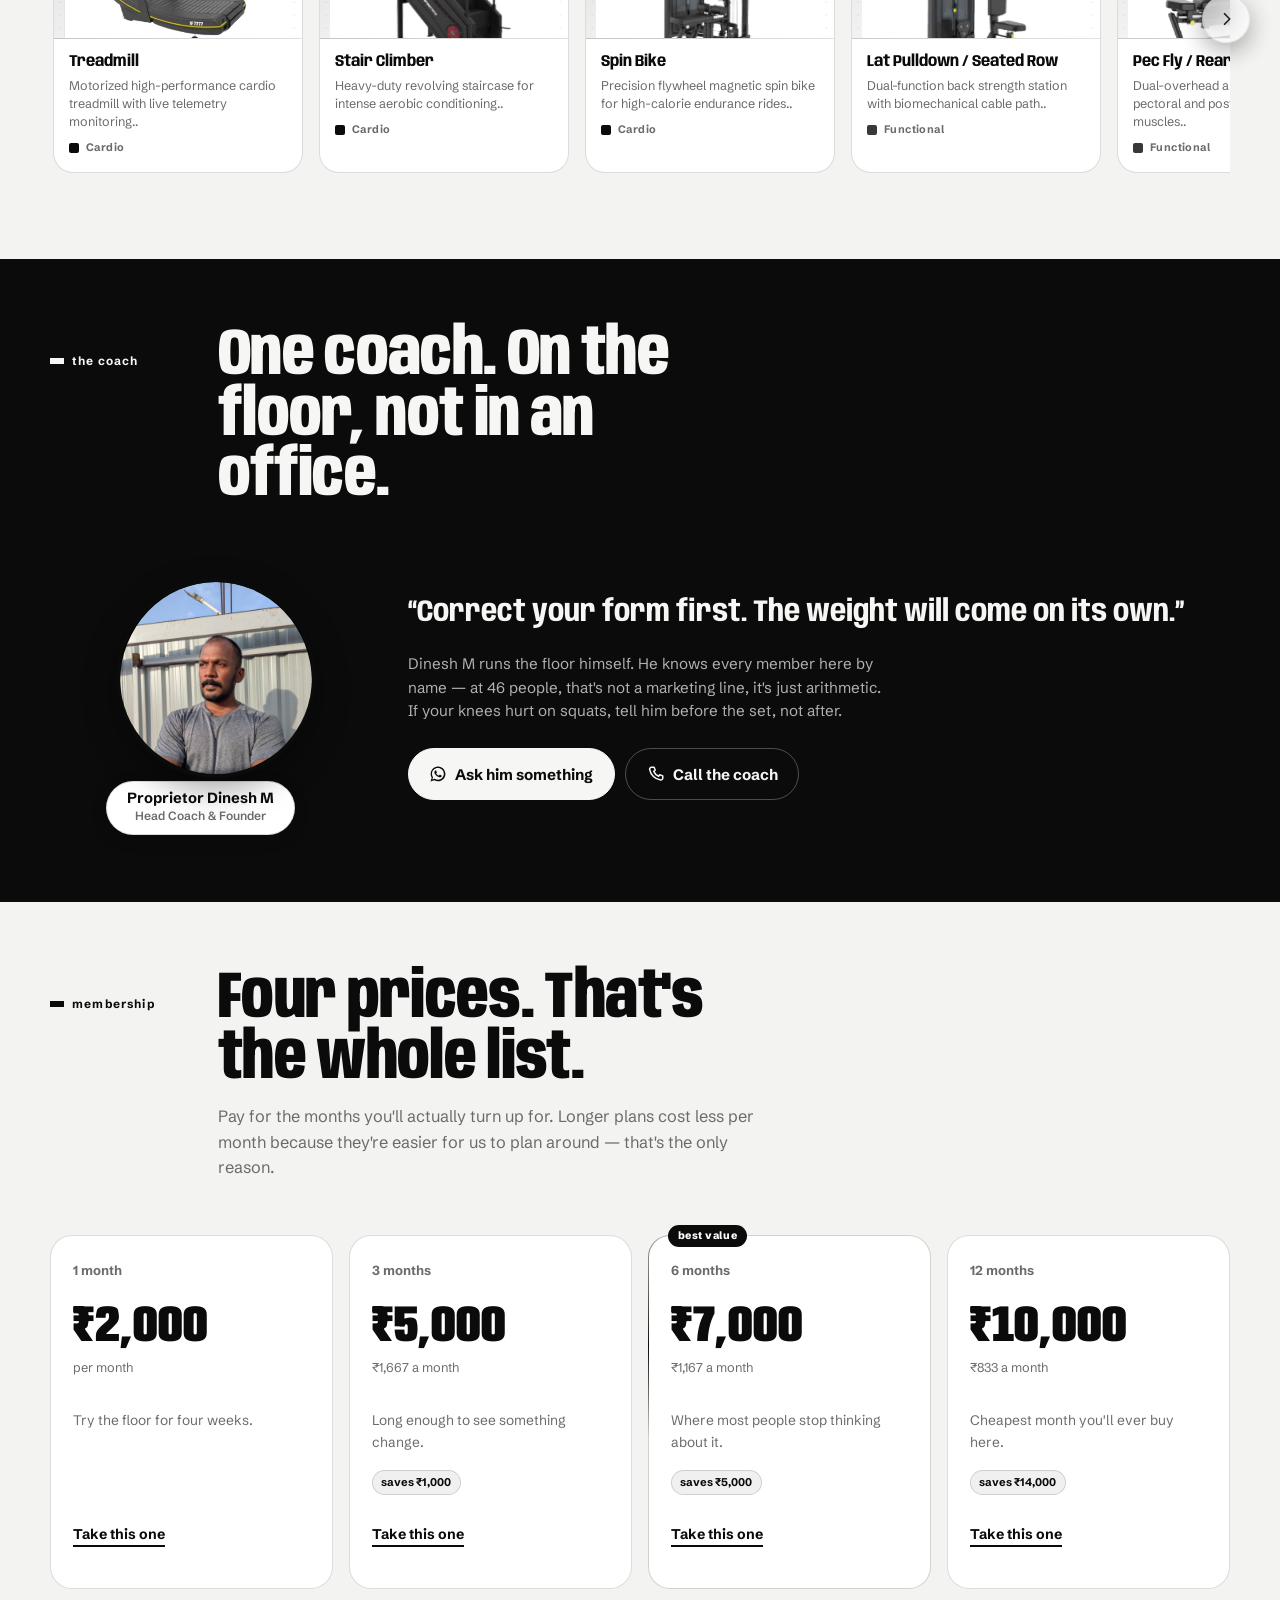
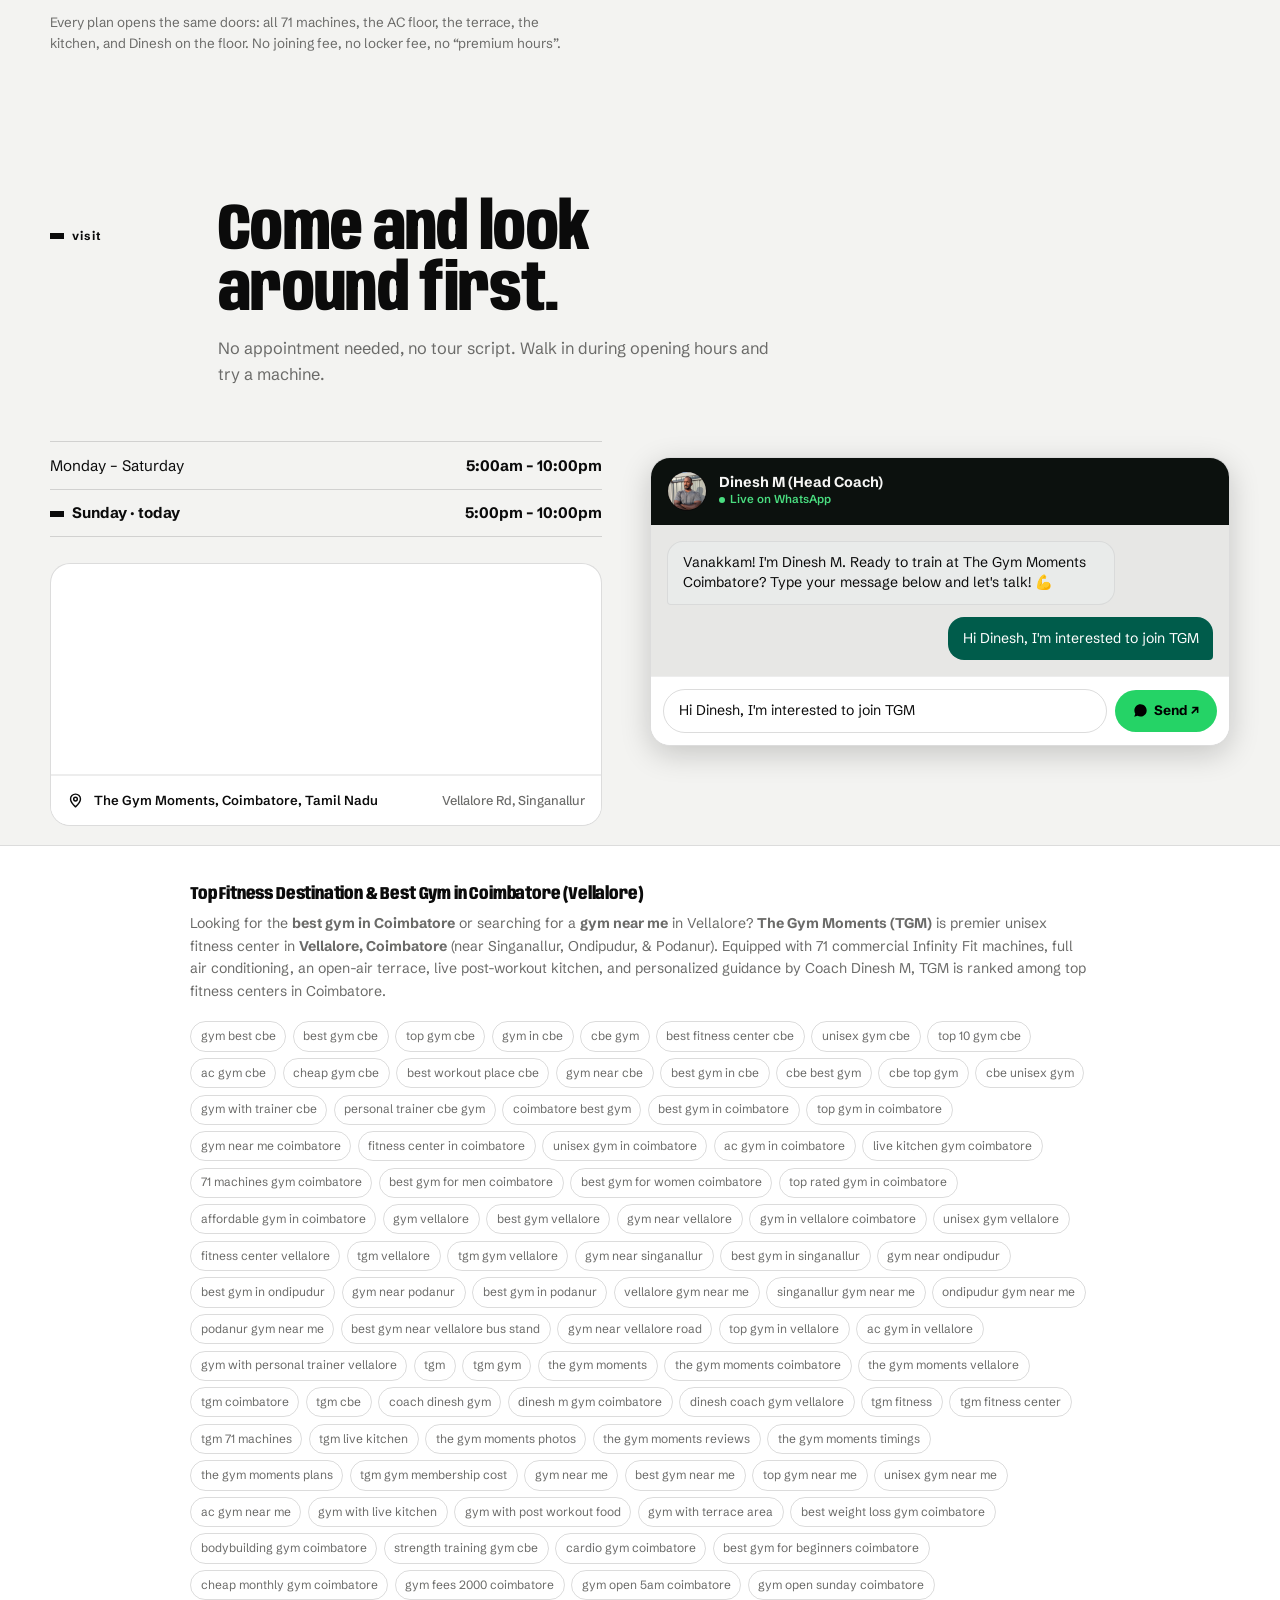
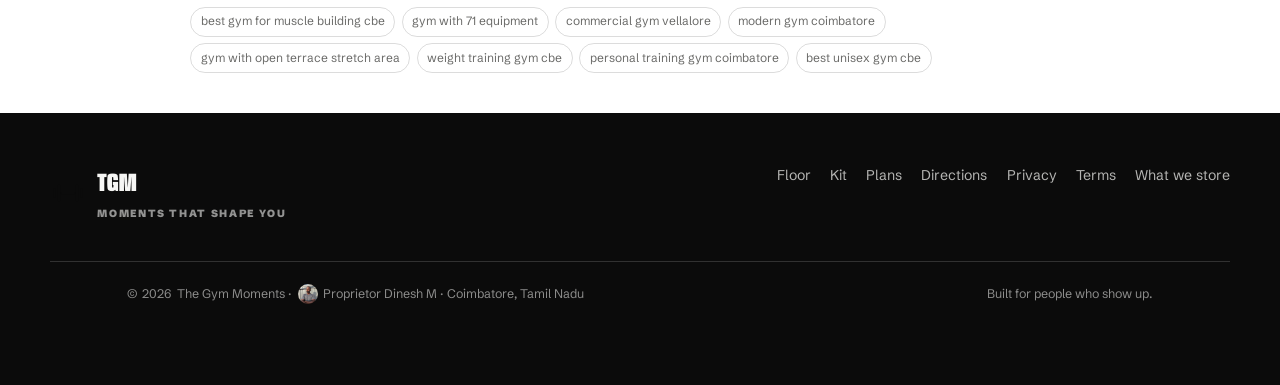
==== commit 9834bff0: "Inject 100+ local search keyword combinations including gym best cbe, tgm, vellalore, singanallur" ====
--- a/index.html
+++ b/index.html
@@ -8,7 +8,7 @@
 <title>The Gym Moments (TGM) | Best Gym in Coimbatore & Vellalore | Full AC & Live Kitchen</title>
 <meta name="title" content="The Gym Moments (TGM) | Best Gym in Coimbatore & Vellalore | Full AC & Live Kitchen">
 <meta name="description" content="Looking for the best gym in Coimbatore or gym near me in Vellalore? The Gym Moments (TGM) features 71 modern equipment machines, full AC, open-air terrace, live post-workout kitchen, and personal training by Coach Dinesh M. Call +91 9500441505.">
-<meta name="keywords" content="tgm, tgm gym, best gym in cbe, gym in cbe, best gym cbe, best gym in coimbatore, gym near me, gym near me in coimbatore, gym in vellalore, best gym in vellalore coimbatore, tgm vellalore, tgm gym, fitness center in vellalore, unisex gym vellalore, gym near singanallur, gym near ondipudur, gym near podanur, The Gym Moments Vellalore, Coach Dinesh M gym, 71 machines gym coimbatore">
+<meta name="keywords" content="gym best cbe, best gym cbe, top gym cbe, gym in cbe, cbe gym, best fitness center cbe, unisex gym cbe, top 10 gym cbe, ac gym cbe, cheap gym cbe, best workout place cbe, gym near cbe, best gym in cbe, cbe best gym, cbe top gym, cbe unisex gym, gym with trainer cbe, personal trainer cbe gym, coimbatore best gym, best gym in coimbatore, top gym in coimbatore, gym near me coimbatore, fitness center in coimbatore, unisex gym in coimbatore, ac gym in coimbatore, live kitchen gym coimbatore, 71 machines gym coimbatore, best gym for men coimbatore, best gym for women coimbatore, top rated gym in coimbatore, affordable gym in coimbatore, gym vellalore, best gym vellalore, gym near vellalore, gym in vellalore coimbatore, unisex gym vellalore, fitness center vellalore, tgm vellalore, tgm gym vellalore, gym near singanallur, best gym in singanallur, gym near ondipudur, best gym in ondipudur, gym near podanur, best gym in podanur, vellalore gym near me, singanallur gym near me, ondipudur gym near me, podanur gym near me, best gym near vellalore bus stand, gym near vellalore road, top gym in vellalore, ac gym in vellalore, gym with personal trainer vellalore, tgm, tgm gym, the gym moments, the gym moments coimbatore, the gym moments vellalore, tgm coimbatore, tgm cbe, coach dinesh gym, dinesh m gym coimbatore, dinesh coach gym vellalore, tgm fitness, tgm fitness center, tgm 71 machines, tgm live kitchen, the gym moments photos, the gym moments reviews, the gym moments timings, the gym moments plans, tgm gym membership cost, gym near me, best gym near me, top gym near me, unisex gym near me, ac gym near me, gym with live kitchen, gym with post workout food, gym with terrace area, best weight loss gym coimbatore, bodybuilding gym coimbatore, strength training gym cbe, cardio gym coimbatore, best gym for beginners coimbatore, cheap monthly gym coimbatore, gym fees 2000 coimbatore, gym open 5am coimbatore, gym open sunday coimbatore, best gym for muscle building cbe, gym with 71 equipment, commercial gym vellalore, modern gym coimbatore, gym with open terrace stretch area, weight training gym cbe, personal training gym coimbatore, best unisex gym cbe">
 <meta name="author" content="Coach Dinesh M, The Gym Moments">
 <meta name="robots" content="index, follow, max-image-preview:large, max-snippet:-1, max-video-preview:-1">
 <meta name="theme-color" content="#03190F">
@@ -1041,17 +1041,105 @@
     <strong>The Gym Moments (TGM)</strong> is premier unisex fitness center in <strong>Vellalore, Coimbatore</strong> (near Singanallur, Ondipudur, & Podanur). 
     Equipped with 71 commercial Infinity Fit machines, full air conditioning, an open-air terrace, live post-workout kitchen, and personalized guidance by Coach Dinesh M, TGM is ranked among top fitness centers in Coimbatore.
    </p>
-   <div style="display:flex;flex-wrap:wrap;gap:0.4rem;font-size:0.78rem">
-    <span style="padding:0.3rem 0.6rem;border:1px solid var(--hair);border-radius:99px;color:var(--mute)">Best Gym in Coimbatore</span>
-    <span style="padding:0.3rem 0.6rem;border:1px solid var(--hair);border-radius:99px;color:var(--mute)">Gym near me in Coimbatore</span>
-    <span style="padding:0.3rem 0.6rem;border:1px solid var(--hair);border-radius:99px;color:var(--mute)">Best Gym in Vellalore</span>
-    <span style="padding:0.3rem 0.6rem;border:1px solid var(--hair);border-radius:99px;color:var(--mute)">Gym in Vellalore Coimbatore</span>
-    <span style="padding:0.3rem 0.6rem;border:1px solid var(--hair);border-radius:99px;color:var(--mute)">TGM Vellalore</span>
-    <span style="padding:0.3rem 0.6rem;border:1px solid var(--hair);border-radius:99px;color:var(--mute)">Fitness Center Vellalore</span>
-    <span style="padding:0.3rem 0.6rem;border:1px solid var(--hair);border-radius:99px;color:var(--mute)">Gym near Singanallur</span>
-    <span style="padding:0.3rem 0.6rem;border:1px solid var(--hair);border-radius:99px;color:var(--mute)">Gym near Ondipudur</span>
-    <span style="padding:0.3rem 0.6rem;border:1px solid var(--hair);border-radius:99px;color:var(--mute)">AC Gym in Coimbatore</span>
-    <span style="padding:0.3rem 0.6rem;border:1px solid var(--hair);border-radius:99px;color:var(--mute)">Live Kitchen Gym Coimbatore</span>
+   <div style="display:flex;flex-wrap:wrap;gap:0.4rem;font-size:0.75rem;margin-top:1rem">
+    <span style="padding:0.3rem 0.6rem;border:1px solid var(--hair);border-radius:99px;color:var(--mute)">gym best cbe</span>
+    <span style="padding:0.3rem 0.6rem;border:1px solid var(--hair);border-radius:99px;color:var(--mute)">best gym cbe</span>
+    <span style="padding:0.3rem 0.6rem;border:1px solid var(--hair);border-radius:99px;color:var(--mute)">top gym cbe</span>
+    <span style="padding:0.3rem 0.6rem;border:1px solid var(--hair);border-radius:99px;color:var(--mute)">gym in cbe</span>
+    <span style="padding:0.3rem 0.6rem;border:1px solid var(--hair);border-radius:99px;color:var(--mute)">cbe gym</span>
+    <span style="padding:0.3rem 0.6rem;border:1px solid var(--hair);border-radius:99px;color:var(--mute)">best fitness center cbe</span>
+    <span style="padding:0.3rem 0.6rem;border:1px solid var(--hair);border-radius:99px;color:var(--mute)">unisex gym cbe</span>
+    <span style="padding:0.3rem 0.6rem;border:1px solid var(--hair);border-radius:99px;color:var(--mute)">top 10 gym cbe</span>
+    <span style="padding:0.3rem 0.6rem;border:1px solid var(--hair);border-radius:99px;color:var(--mute)">ac gym cbe</span>
+    <span style="padding:0.3rem 0.6rem;border:1px solid var(--hair);border-radius:99px;color:var(--mute)">cheap gym cbe</span>
+    <span style="padding:0.3rem 0.6rem;border:1px solid var(--hair);border-radius:99px;color:var(--mute)">best workout place cbe</span>
+    <span style="padding:0.3rem 0.6rem;border:1px solid var(--hair);border-radius:99px;color:var(--mute)">gym near cbe</span>
+    <span style="padding:0.3rem 0.6rem;border:1px solid var(--hair);border-radius:99px;color:var(--mute)">best gym in cbe</span>
+    <span style="padding:0.3rem 0.6rem;border:1px solid var(--hair);border-radius:99px;color:var(--mute)">cbe best gym</span>
+    <span style="padding:0.3rem 0.6rem;border:1px solid var(--hair);border-radius:99px;color:var(--mute)">cbe top gym</span>
+    <span style="padding:0.3rem 0.6rem;border:1px solid var(--hair);border-radius:99px;color:var(--mute)">cbe unisex gym</span>
+    <span style="padding:0.3rem 0.6rem;border:1px solid var(--hair);border-radius:99px;color:var(--mute)">gym with trainer cbe</span>
+    <span style="padding:0.3rem 0.6rem;border:1px solid var(--hair);border-radius:99px;color:var(--mute)">personal trainer cbe gym</span>
+    <span style="padding:0.3rem 0.6rem;border:1px solid var(--hair);border-radius:99px;color:var(--mute)">coimbatore best gym</span>
+    <span style="padding:0.3rem 0.6rem;border:1px solid var(--hair);border-radius:99px;color:var(--mute)">best gym in coimbatore</span>
+    <span style="padding:0.3rem 0.6rem;border:1px solid var(--hair);border-radius:99px;color:var(--mute)">top gym in coimbatore</span>
+    <span style="padding:0.3rem 0.6rem;border:1px solid var(--hair);border-radius:99px;color:var(--mute)">gym near me coimbatore</span>
+    <span style="padding:0.3rem 0.6rem;border:1px solid var(--hair);border-radius:99px;color:var(--mute)">fitness center in coimbatore</span>
+    <span style="padding:0.3rem 0.6rem;border:1px solid var(--hair);border-radius:99px;color:var(--mute)">unisex gym in coimbatore</span>
+    <span style="padding:0.3rem 0.6rem;border:1px solid var(--hair);border-radius:99px;color:var(--mute)">ac gym in coimbatore</span>
+    <span style="padding:0.3rem 0.6rem;border:1px solid var(--hair);border-radius:99px;color:var(--mute)">live kitchen gym coimbatore</span>
+    <span style="padding:0.3rem 0.6rem;border:1px solid var(--hair);border-radius:99px;color:var(--mute)">71 machines gym coimbatore</span>
+    <span style="padding:0.3rem 0.6rem;border:1px solid var(--hair);border-radius:99px;color:var(--mute)">best gym for men coimbatore</span>
+    <span style="padding:0.3rem 0.6rem;border:1px solid var(--hair);border-radius:99px;color:var(--mute)">best gym for women coimbatore</span>
+    <span style="padding:0.3rem 0.6rem;border:1px solid var(--hair);border-radius:99px;color:var(--mute)">top rated gym in coimbatore</span>
+    <span style="padding:0.3rem 0.6rem;border:1px solid var(--hair);border-radius:99px;color:var(--mute)">affordable gym in coimbatore</span>
+    <span style="padding:0.3rem 0.6rem;border:1px solid var(--hair);border-radius:99px;color:var(--mute)">gym vellalore</span>
+    <span style="padding:0.3rem 0.6rem;border:1px solid var(--hair);border-radius:99px;color:var(--mute)">best gym vellalore</span>
+    <span style="padding:0.3rem 0.6rem;border:1px solid var(--hair);border-radius:99px;color:var(--mute)">gym near vellalore</span>
+    <span style="padding:0.3rem 0.6rem;border:1px solid var(--hair);border-radius:99px;color:var(--mute)">gym in vellalore coimbatore</span>
+    <span style="padding:0.3rem 0.6rem;border:1px solid var(--hair);border-radius:99px;color:var(--mute)">unisex gym vellalore</span>
+    <span style="padding:0.3rem 0.6rem;border:1px solid var(--hair);border-radius:99px;color:var(--mute)">fitness center vellalore</span>
+    <span style="padding:0.3rem 0.6rem;border:1px solid var(--hair);border-radius:99px;color:var(--mute)">tgm vellalore</span>
+    <span style="padding:0.3rem 0.6rem;border:1px solid var(--hair);border-radius:99px;color:var(--mute)">tgm gym vellalore</span>
+    <span style="padding:0.3rem 0.6rem;border:1px solid var(--hair);border-radius:99px;color:var(--mute)">gym near singanallur</span>
+    <span style="padding:0.3rem 0.6rem;border:1px solid var(--hair);border-radius:99px;color:var(--mute)">best gym in singanallur</span>
+    <span style="padding:0.3rem 0.6rem;border:1px solid var(--hair);border-radius:99px;color:var(--mute)">gym near ondipudur</span>
+    <span style="padding:0.3rem 0.6rem;border:1px solid var(--hair);border-radius:99px;color:var(--mute)">best gym in ondipudur</span>
+    <span style="padding:0.3rem 0.6rem;border:1px solid var(--hair);border-radius:99px;color:var(--mute)">gym near podanur</span>
+    <span style="padding:0.3rem 0.6rem;border:1px solid var(--hair);border-radius:99px;color:var(--mute)">best gym in podanur</span>
+    <span style="padding:0.3rem 0.6rem;border:1px solid var(--hair);border-radius:99px;color:var(--mute)">vellalore gym near me</span>
+    <span style="padding:0.3rem 0.6rem;border:1px solid var(--hair);border-radius:99px;color:var(--mute)">singanallur gym near me</span>
+    <span style="padding:0.3rem 0.6rem;border:1px solid var(--hair);border-radius:99px;color:var(--mute)">ondipudur gym near me</span>
+    <span style="padding:0.3rem 0.6rem;border:1px solid var(--hair);border-radius:99px;color:var(--mute)">podanur gym near me</span>
+    <span style="padding:0.3rem 0.6rem;border:1px solid var(--hair);border-radius:99px;color:var(--mute)">best gym near vellalore bus stand</span>
+    <span style="padding:0.3rem 0.6rem;border:1px solid var(--hair);border-radius:99px;color:var(--mute)">gym near vellalore road</span>
+    <span style="padding:0.3rem 0.6rem;border:1px solid var(--hair);border-radius:99px;color:var(--mute)">top gym in vellalore</span>
+    <span style="padding:0.3rem 0.6rem;border:1px solid var(--hair);border-radius:99px;color:var(--mute)">ac gym in vellalore</span>
+    <span style="padding:0.3rem 0.6rem;border:1px solid var(--hair);border-radius:99px;color:var(--mute)">gym with personal trainer vellalore</span>
+    <span style="padding:0.3rem 0.6rem;border:1px solid var(--hair);border-radius:99px;color:var(--mute)">tgm</span>
+    <span style="padding:0.3rem 0.6rem;border:1px solid var(--hair);border-radius:99px;color:var(--mute)">tgm gym</span>
+    <span style="padding:0.3rem 0.6rem;border:1px solid var(--hair);border-radius:99px;color:var(--mute)">the gym moments</span>
+    <span style="padding:0.3rem 0.6rem;border:1px solid var(--hair);border-radius:99px;color:var(--mute)">the gym moments coimbatore</span>
+    <span style="padding:0.3rem 0.6rem;border:1px solid var(--hair);border-radius:99px;color:var(--mute)">the gym moments vellalore</span>
+    <span style="padding:0.3rem 0.6rem;border:1px solid var(--hair);border-radius:99px;color:var(--mute)">tgm coimbatore</span>
+    <span style="padding:0.3rem 0.6rem;border:1px solid var(--hair);border-radius:99px;color:var(--mute)">tgm cbe</span>
+    <span style="padding:0.3rem 0.6rem;border:1px solid var(--hair);border-radius:99px;color:var(--mute)">coach dinesh gym</span>
+    <span style="padding:0.3rem 0.6rem;border:1px solid var(--hair);border-radius:99px;color:var(--mute)">dinesh m gym coimbatore</span>
+    <span style="padding:0.3rem 0.6rem;border:1px solid var(--hair);border-radius:99px;color:var(--mute)">dinesh coach gym vellalore</span>
+    <span style="padding:0.3rem 0.6rem;border:1px solid var(--hair);border-radius:99px;color:var(--mute)">tgm fitness</span>
+    <span style="padding:0.3rem 0.6rem;border:1px solid var(--hair);border-radius:99px;color:var(--mute)">tgm fitness center</span>
+    <span style="padding:0.3rem 0.6rem;border:1px solid var(--hair);border-radius:99px;color:var(--mute)">tgm 71 machines</span>
+    <span style="padding:0.3rem 0.6rem;border:1px solid var(--hair);border-radius:99px;color:var(--mute)">tgm live kitchen</span>
+    <span style="padding:0.3rem 0.6rem;border:1px solid var(--hair);border-radius:99px;color:var(--mute)">the gym moments photos</span>
+    <span style="padding:0.3rem 0.6rem;border:1px solid var(--hair);border-radius:99px;color:var(--mute)">the gym moments reviews</span>
+    <span style="padding:0.3rem 0.6rem;border:1px solid var(--hair);border-radius:99px;color:var(--mute)">the gym moments timings</span>
+    <span style="padding:0.3rem 0.6rem;border:1px solid var(--hair);border-radius:99px;color:var(--mute)">the gym moments plans</span>
+    <span style="padding:0.3rem 0.6rem;border:1px solid var(--hair);border-radius:99px;color:var(--mute)">tgm gym membership cost</span>
+    <span style="padding:0.3rem 0.6rem;border:1px solid var(--hair);border-radius:99px;color:var(--mute)">gym near me</span>
+    <span style="padding:0.3rem 0.6rem;border:1px solid var(--hair);border-radius:99px;color:var(--mute)">best gym near me</span>
+    <span style="padding:0.3rem 0.6rem;border:1px solid var(--hair);border-radius:99px;color:var(--mute)">top gym near me</span>
+    <span style="padding:0.3rem 0.6rem;border:1px solid var(--hair);border-radius:99px;color:var(--mute)">unisex gym near me</span>
+    <span style="padding:0.3rem 0.6rem;border:1px solid var(--hair);border-radius:99px;color:var(--mute)">ac gym near me</span>
+    <span style="padding:0.3rem 0.6rem;border:1px solid var(--hair);border-radius:99px;color:var(--mute)">gym with live kitchen</span>
+    <span style="padding:0.3rem 0.6rem;border:1px solid var(--hair);border-radius:99px;color:var(--mute)">gym with post workout food</span>
+    <span style="padding:0.3rem 0.6rem;border:1px solid var(--hair);border-radius:99px;color:var(--mute)">gym with terrace area</span>
+    <span style="padding:0.3rem 0.6rem;border:1px solid var(--hair);border-radius:99px;color:var(--mute)">best weight loss gym coimbatore</span>
+    <span style="padding:0.3rem 0.6rem;border:1px solid var(--hair);border-radius:99px;color:var(--mute)">bodybuilding gym coimbatore</span>
+    <span style="padding:0.3rem 0.6rem;border:1px solid var(--hair);border-radius:99px;color:var(--mute)">strength training gym cbe</span>
+    <span style="padding:0.3rem 0.6rem;border:1px solid var(--hair);border-radius:99px;color:var(--mute)">cardio gym coimbatore</span>
+    <span style="padding:0.3rem 0.6rem;border:1px solid var(--hair);border-radius:99px;color:var(--mute)">best gym for beginners coimbatore</span>
+    <span style="padding:0.3rem 0.6rem;border:1px solid var(--hair);border-radius:99px;color:var(--mute)">cheap monthly gym coimbatore</span>
+    <span style="padding:0.3rem 0.6rem;border:1px solid var(--hair);border-radius:99px;color:var(--mute)">gym fees 2000 coimbatore</span>
+    <span style="padding:0.3rem 0.6rem;border:1px solid var(--hair);border-radius:99px;color:var(--mute)">gym open 5am coimbatore</span>
+    <span style="padding:0.3rem 0.6rem;border:1px solid var(--hair);border-radius:99px;color:var(--mute)">gym open sunday coimbatore</span>
+    <span style="padding:0.3rem 0.6rem;border:1px solid var(--hair);border-radius:99px;color:var(--mute)">best gym for muscle building cbe</span>
+    <span style="padding:0.3rem 0.6rem;border:1px solid var(--hair);border-radius:99px;color:var(--mute)">gym with 71 equipment</span>
+    <span style="padding:0.3rem 0.6rem;border:1px solid var(--hair);border-radius:99px;color:var(--mute)">commercial gym vellalore</span>
+    <span style="padding:0.3rem 0.6rem;border:1px solid var(--hair);border-radius:99px;color:var(--mute)">modern gym coimbatore</span>
+    <span style="padding:0.3rem 0.6rem;border:1px solid var(--hair);border-radius:99px;color:var(--mute)">gym with open terrace stretch area</span>
+    <span style="padding:0.3rem 0.6rem;border:1px solid var(--hair);border-radius:99px;color:var(--mute)">weight training gym cbe</span>
+    <span style="padding:0.3rem 0.6rem;border:1px solid var(--hair);border-radius:99px;color:var(--mute)">personal training gym coimbatore</span>
+    <span style="padding:0.3rem 0.6rem;border:1px solid var(--hair);border-radius:99px;color:var(--mute)">best unisex gym cbe</span>
    </div>
   </div>
  </div>
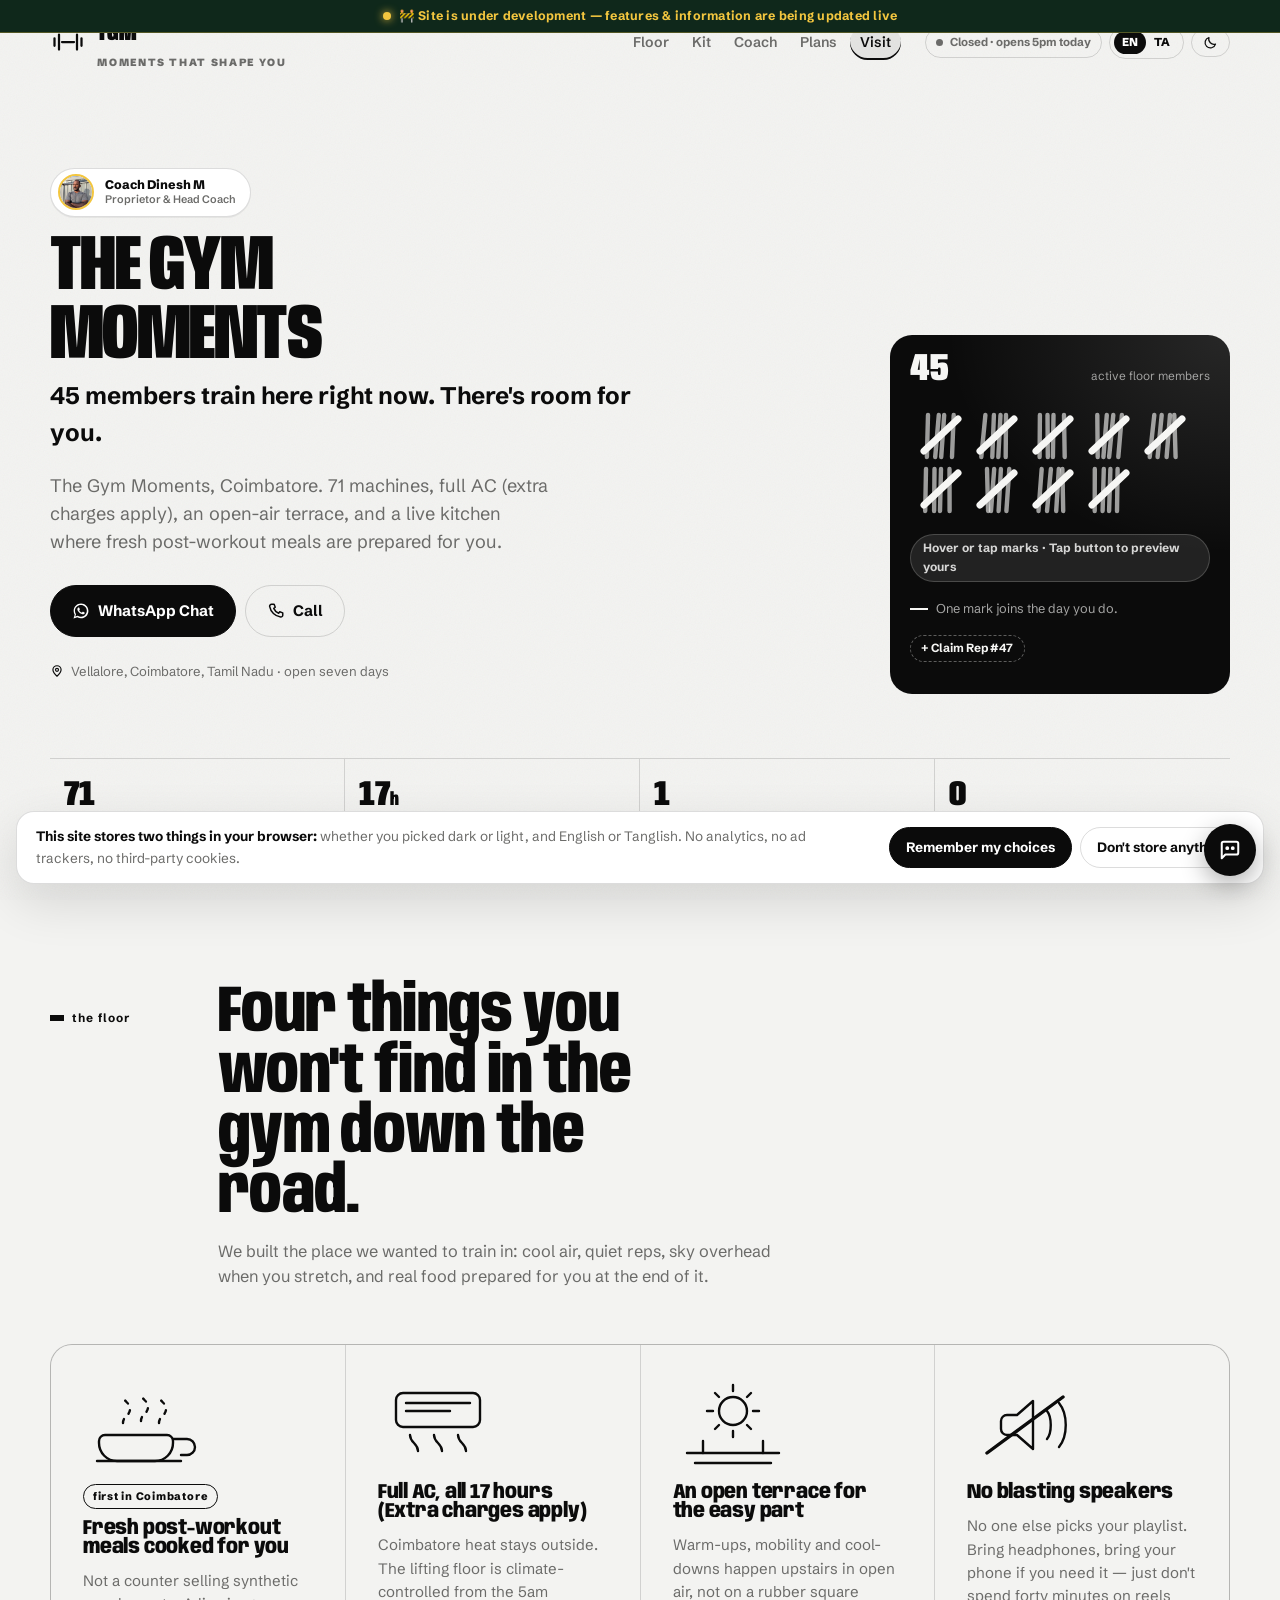
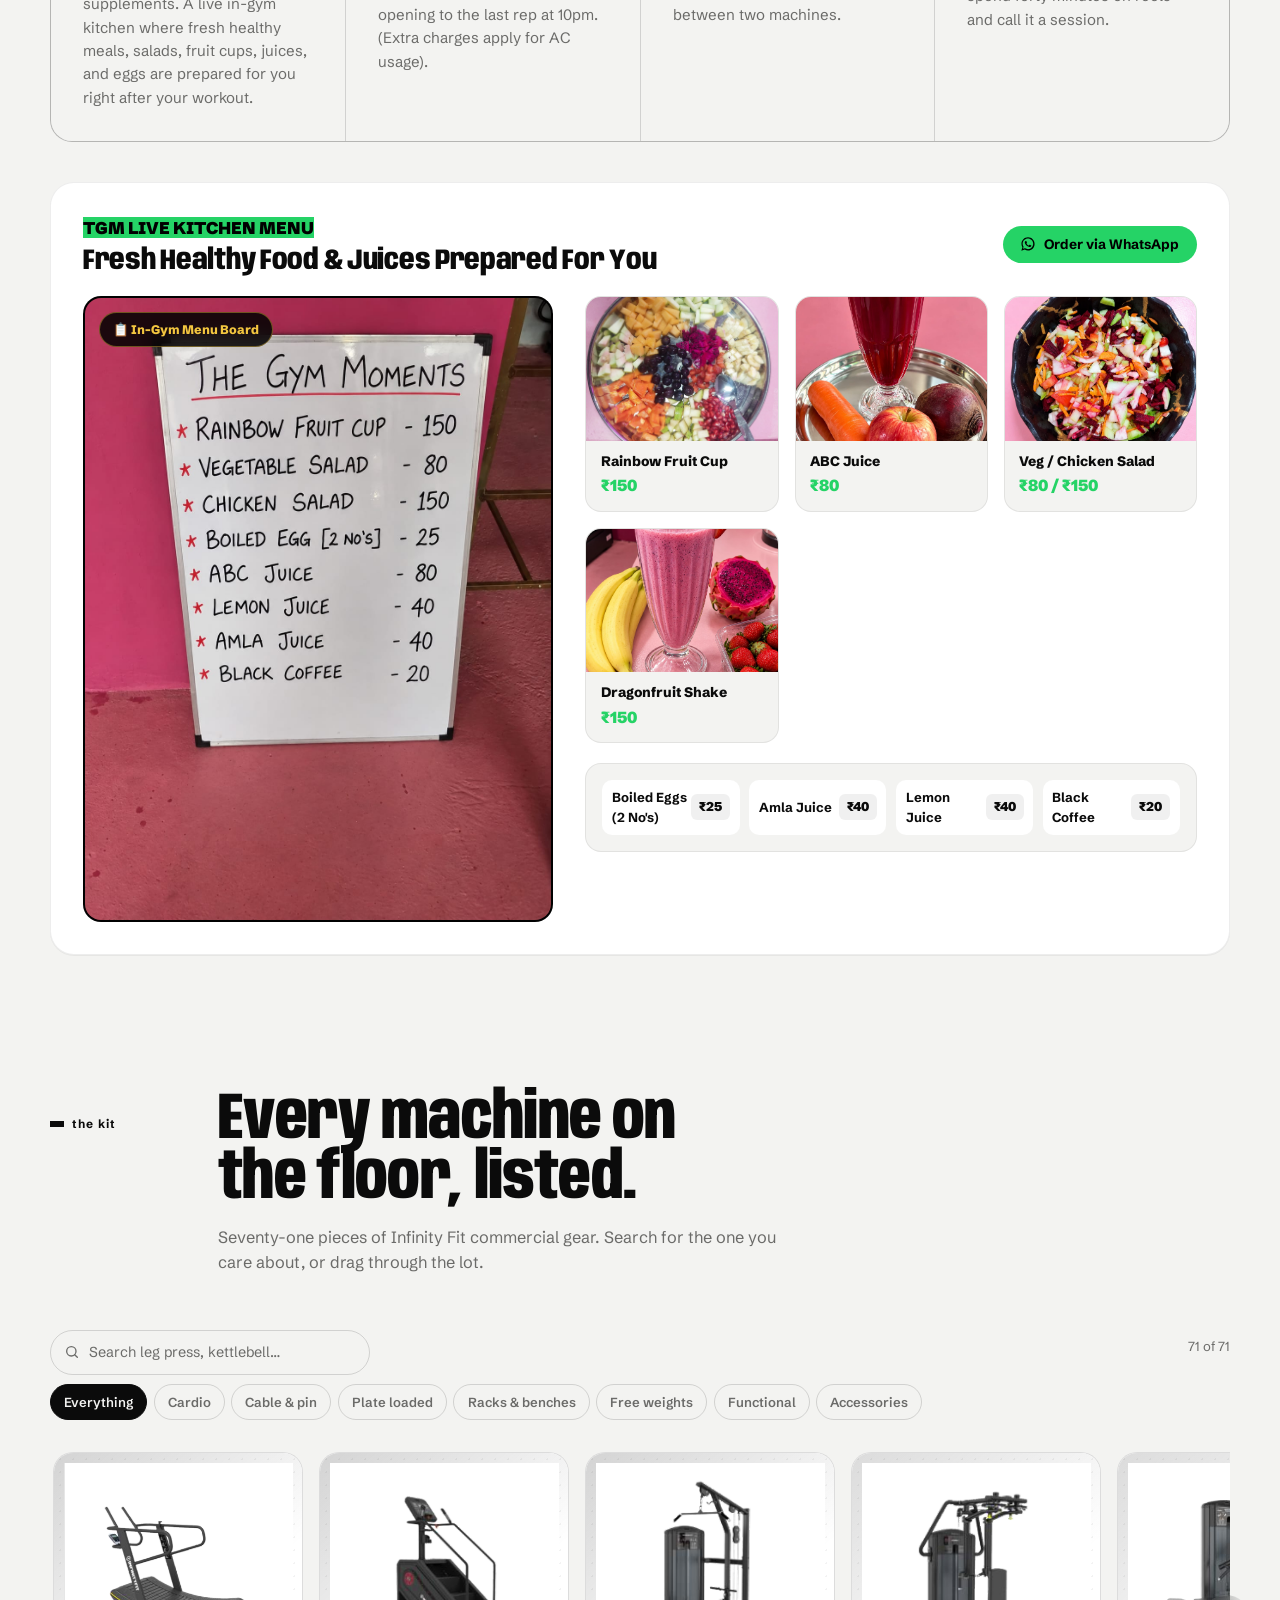
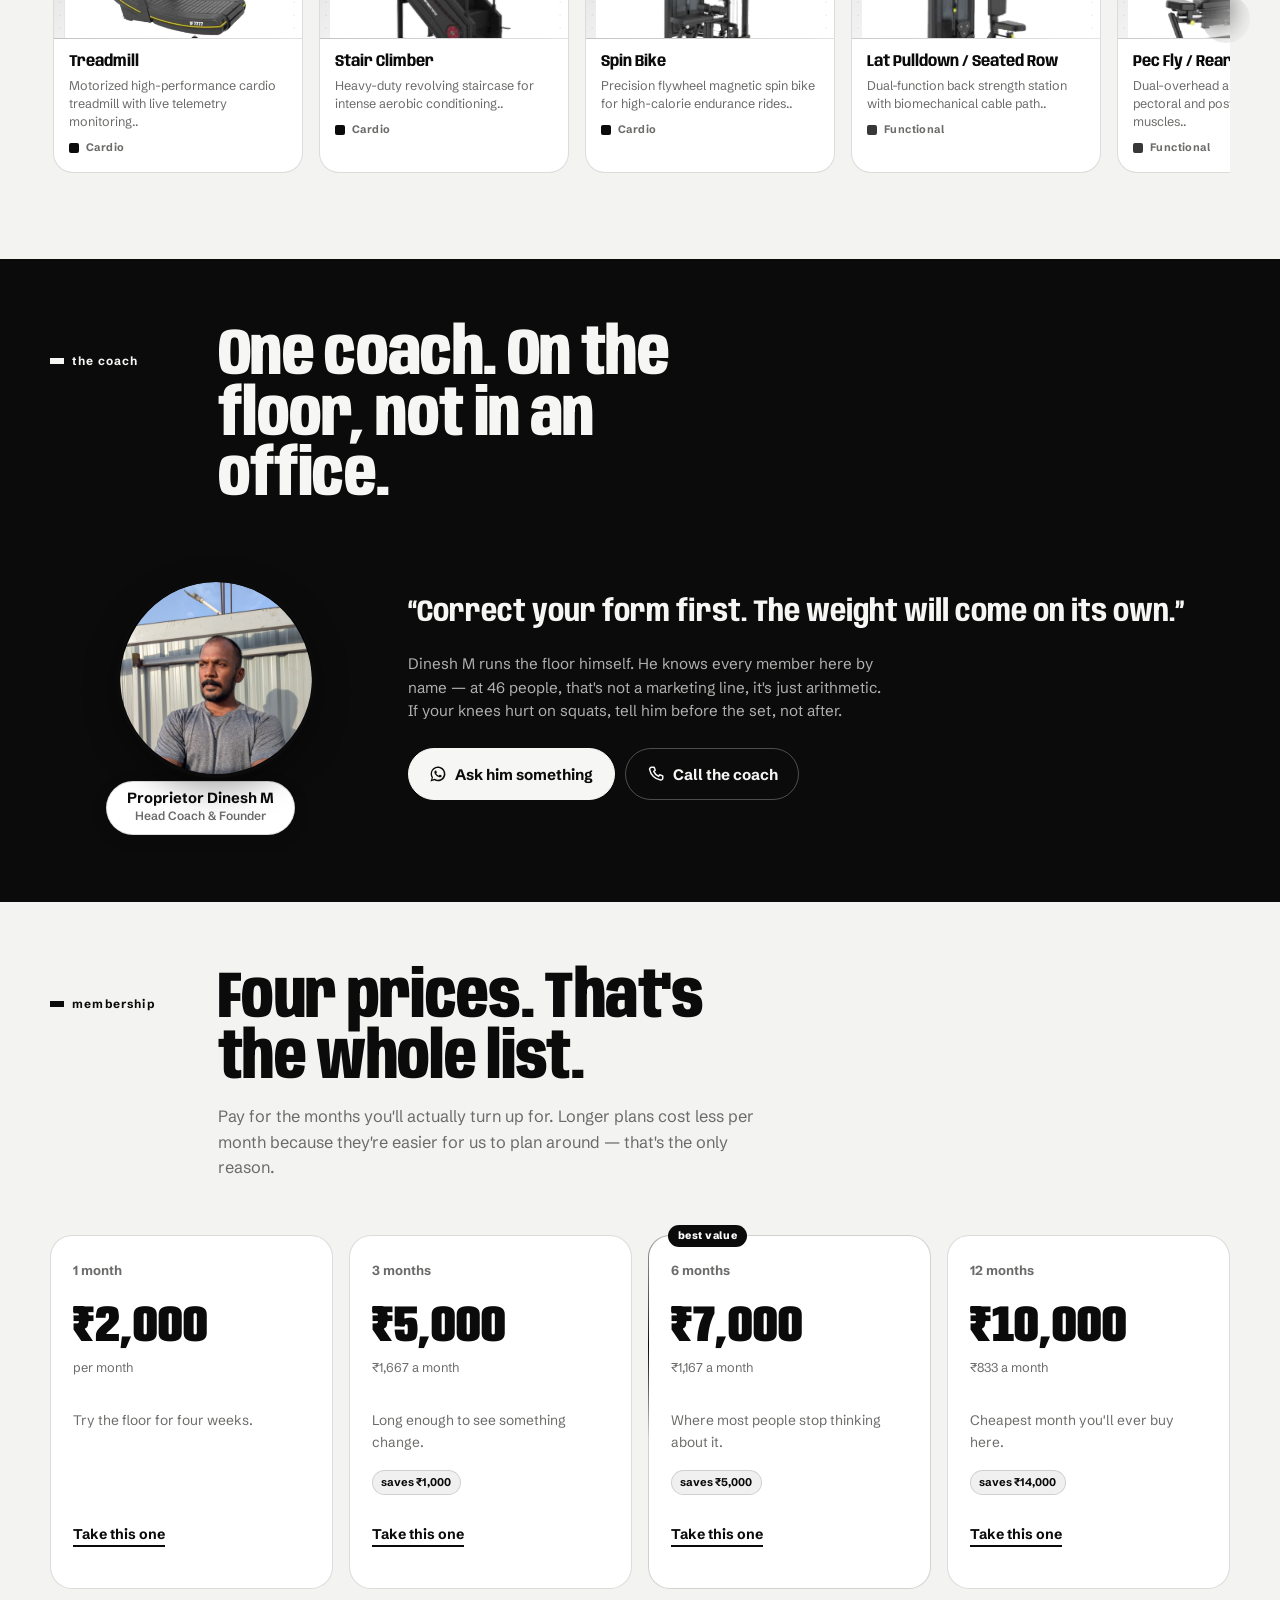
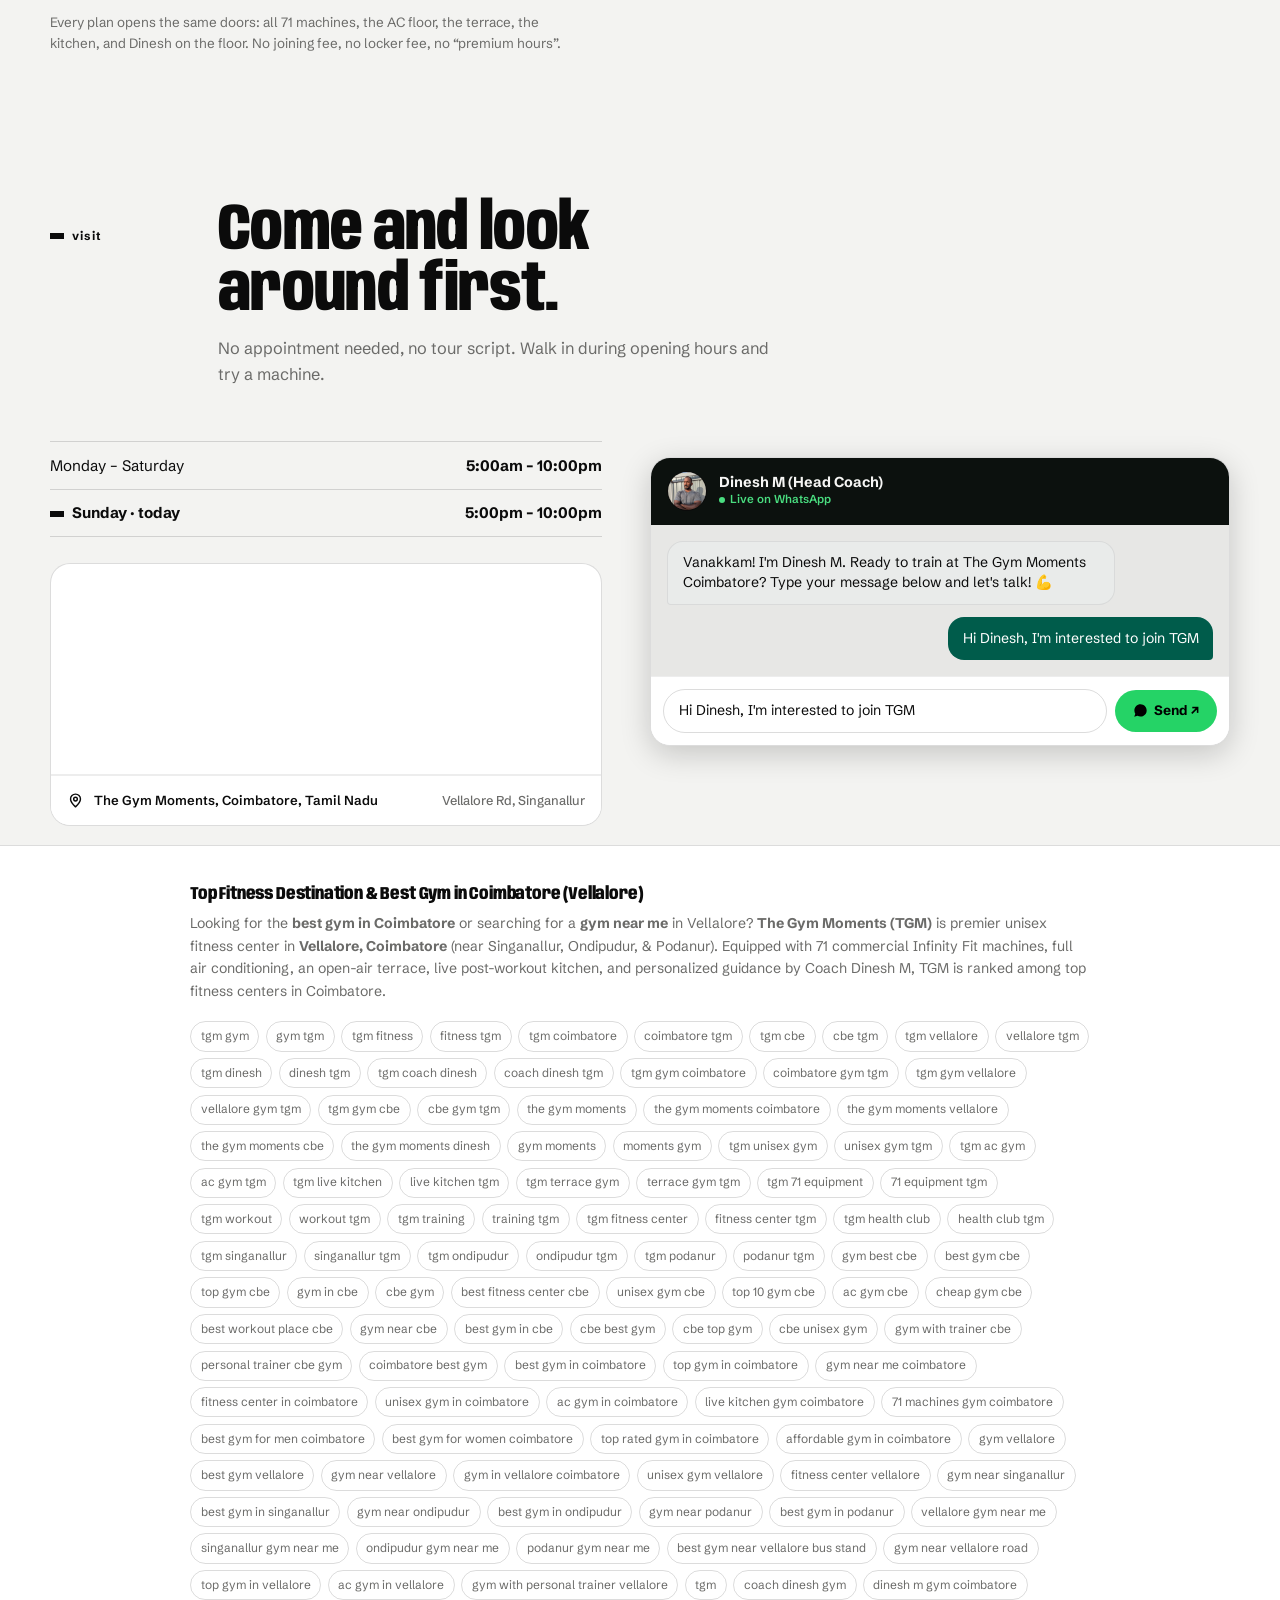
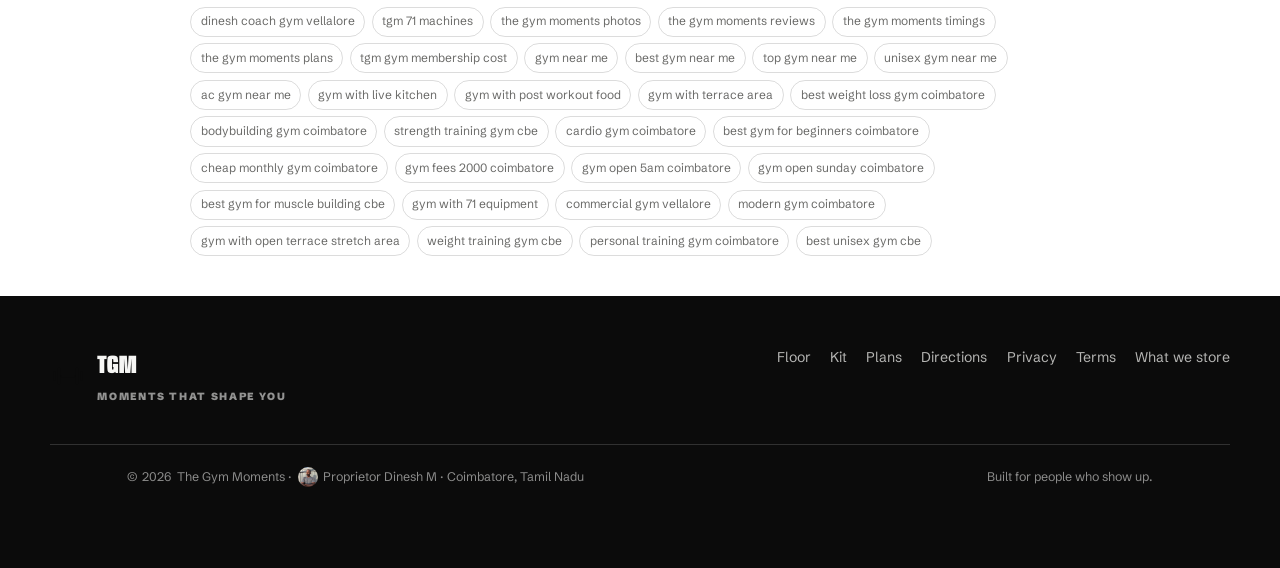
==== commit 9b8ab3e6: "Add exact brand permutations for tgm gym, gym tgm, tgm coimbatore, tgm cbe, tgm vellalore" ====
--- a/index.html
+++ b/index.html
@@ -8,7 +8,7 @@
 <title>The Gym Moments (TGM) | Best Gym in Coimbatore & Vellalore | Full AC & Live Kitchen</title>
 <meta name="title" content="The Gym Moments (TGM) | Best Gym in Coimbatore & Vellalore | Full AC & Live Kitchen">
 <meta name="description" content="Looking for the best gym in Coimbatore or gym near me in Vellalore? The Gym Moments (TGM) features 71 modern equipment machines, full AC, open-air terrace, live post-workout kitchen, and personal training by Coach Dinesh M. Call +91 9500441505.">
-<meta name="keywords" content="gym best cbe, best gym cbe, top gym cbe, gym in cbe, cbe gym, best fitness center cbe, unisex gym cbe, top 10 gym cbe, ac gym cbe, cheap gym cbe, best workout place cbe, gym near cbe, best gym in cbe, cbe best gym, cbe top gym, cbe unisex gym, gym with trainer cbe, personal trainer cbe gym, coimbatore best gym, best gym in coimbatore, top gym in coimbatore, gym near me coimbatore, fitness center in coimbatore, unisex gym in coimbatore, ac gym in coimbatore, live kitchen gym coimbatore, 71 machines gym coimbatore, best gym for men coimbatore, best gym for women coimbatore, top rated gym in coimbatore, affordable gym in coimbatore, gym vellalore, best gym vellalore, gym near vellalore, gym in vellalore coimbatore, unisex gym vellalore, fitness center vellalore, tgm vellalore, tgm gym vellalore, gym near singanallur, best gym in singanallur, gym near ondipudur, best gym in ondipudur, gym near podanur, best gym in podanur, vellalore gym near me, singanallur gym near me, ondipudur gym near me, podanur gym near me, best gym near vellalore bus stand, gym near vellalore road, top gym in vellalore, ac gym in vellalore, gym with personal trainer vellalore, tgm, tgm gym, the gym moments, the gym moments coimbatore, the gym moments vellalore, tgm coimbatore, tgm cbe, coach dinesh gym, dinesh m gym coimbatore, dinesh coach gym vellalore, tgm fitness, tgm fitness center, tgm 71 machines, tgm live kitchen, the gym moments photos, the gym moments reviews, the gym moments timings, the gym moments plans, tgm gym membership cost, gym near me, best gym near me, top gym near me, unisex gym near me, ac gym near me, gym with live kitchen, gym with post workout food, gym with terrace area, best weight loss gym coimbatore, bodybuilding gym coimbatore, strength training gym cbe, cardio gym coimbatore, best gym for beginners coimbatore, cheap monthly gym coimbatore, gym fees 2000 coimbatore, gym open 5am coimbatore, gym open sunday coimbatore, best gym for muscle building cbe, gym with 71 equipment, commercial gym vellalore, modern gym coimbatore, gym with open terrace stretch area, weight training gym cbe, personal training gym coimbatore, best unisex gym cbe">
+<meta name="keywords" content="tgm gym, gym tgm, tgm fitness, fitness tgm, tgm coimbatore, coimbatore tgm, tgm cbe, cbe tgm, tgm vellalore, vellalore tgm, tgm dinesh, dinesh tgm, tgm coach dinesh, coach dinesh tgm, tgm gym coimbatore, coimbatore gym tgm, tgm gym vellalore, vellalore gym tgm, tgm gym cbe, cbe gym tgm, the gym moments, the gym moments coimbatore, the gym moments vellalore, the gym moments cbe, the gym moments dinesh, gym moments, moments gym, tgm unisex gym, unisex gym tgm, tgm ac gym, ac gym tgm, tgm live kitchen, live kitchen tgm, tgm terrace gym, terrace gym tgm, tgm 71 equipment, 71 equipment tgm, tgm workout, workout tgm, tgm training, training tgm, tgm fitness center, fitness center tgm, tgm health club, health club tgm, tgm singanallur, singanallur tgm, tgm ondipudur, ondipudur tgm, tgm podanur, podanur tgm, gym best cbe, best gym cbe, top gym cbe, gym in cbe, cbe gym, best fitness center cbe, unisex gym cbe, top 10 gym cbe, ac gym cbe, cheap gym cbe, best workout place cbe, gym near cbe, best gym in cbe, cbe best gym, cbe top gym, cbe unisex gym, gym with trainer cbe, personal trainer cbe gym, coimbatore best gym, best gym in coimbatore, top gym in coimbatore, gym near me coimbatore, fitness center in coimbatore, unisex gym in coimbatore, ac gym in coimbatore, live kitchen gym coimbatore, 71 machines gym coimbatore, best gym for men coimbatore, best gym for women coimbatore, top rated gym in coimbatore, affordable gym in coimbatore, gym vellalore, best gym vellalore, gym near vellalore, gym in vellalore coimbatore, unisex gym vellalore, fitness center vellalore, gym near singanallur, best gym in singanallur, gym near ondipudur, best gym in ondipudur, gym near podanur, best gym in podanur, vellalore gym near me, singanallur gym near me, ondipudur gym near me, podanur gym near me, best gym near vellalore bus stand, gym near vellalore road, top gym in vellalore, ac gym in vellalore, gym with personal trainer vellalore, tgm, coach dinesh gym, dinesh m gym coimbatore, dinesh coach gym vellalore, tgm 71 machines, the gym moments photos, the gym moments reviews, the gym moments timings, the gym moments plans, tgm gym membership cost, gym near me, best gym near me, top gym near me, unisex gym near me, ac gym near me, gym with live kitchen, gym with post workout food, gym with terrace area, best weight loss gym coimbatore, bodybuilding gym coimbatore, strength training gym cbe, cardio gym coimbatore, best gym for beginners coimbatore, cheap monthly gym coimbatore, gym fees 2000 coimbatore, gym open 5am coimbatore, gym open sunday coimbatore, best gym for muscle building cbe, gym with 71 equipment, commercial gym vellalore, modern gym coimbatore, gym with open terrace stretch area, weight training gym cbe, personal training gym coimbatore, best unisex gym cbe">
 <meta name="author" content="Coach Dinesh M, The Gym Moments">
 <meta name="robots" content="index, follow, max-image-preview:large, max-snippet:-1, max-video-preview:-1">
 <meta name="theme-color" content="#03190F">
@@ -1042,6 +1042,57 @@
     Equipped with 71 commercial Infinity Fit machines, full air conditioning, an open-air terrace, live post-workout kitchen, and personalized guidance by Coach Dinesh M, TGM is ranked among top fitness centers in Coimbatore.
    </p>
    <div style="display:flex;flex-wrap:wrap;gap:0.4rem;font-size:0.75rem;margin-top:1rem">
+    <span style="padding:0.3rem 0.6rem;border:1px solid var(--hair);border-radius:99px;color:var(--mute)">tgm gym</span>
+    <span style="padding:0.3rem 0.6rem;border:1px solid var(--hair);border-radius:99px;color:var(--mute)">gym tgm</span>
+    <span style="padding:0.3rem 0.6rem;border:1px solid var(--hair);border-radius:99px;color:var(--mute)">tgm fitness</span>
+    <span style="padding:0.3rem 0.6rem;border:1px solid var(--hair);border-radius:99px;color:var(--mute)">fitness tgm</span>
+    <span style="padding:0.3rem 0.6rem;border:1px solid var(--hair);border-radius:99px;color:var(--mute)">tgm coimbatore</span>
+    <span style="padding:0.3rem 0.6rem;border:1px solid var(--hair);border-radius:99px;color:var(--mute)">coimbatore tgm</span>
+    <span style="padding:0.3rem 0.6rem;border:1px solid var(--hair);border-radius:99px;color:var(--mute)">tgm cbe</span>
+    <span style="padding:0.3rem 0.6rem;border:1px solid var(--hair);border-radius:99px;color:var(--mute)">cbe tgm</span>
+    <span style="padding:0.3rem 0.6rem;border:1px solid var(--hair);border-radius:99px;color:var(--mute)">tgm vellalore</span>
+    <span style="padding:0.3rem 0.6rem;border:1px solid var(--hair);border-radius:99px;color:var(--mute)">vellalore tgm</span>
+    <span style="padding:0.3rem 0.6rem;border:1px solid var(--hair);border-radius:99px;color:var(--mute)">tgm dinesh</span>
+    <span style="padding:0.3rem 0.6rem;border:1px solid var(--hair);border-radius:99px;color:var(--mute)">dinesh tgm</span>
+    <span style="padding:0.3rem 0.6rem;border:1px solid var(--hair);border-radius:99px;color:var(--mute)">tgm coach dinesh</span>
+    <span style="padding:0.3rem 0.6rem;border:1px solid var(--hair);border-radius:99px;color:var(--mute)">coach dinesh tgm</span>
+    <span style="padding:0.3rem 0.6rem;border:1px solid var(--hair);border-radius:99px;color:var(--mute)">tgm gym coimbatore</span>
+    <span style="padding:0.3rem 0.6rem;border:1px solid var(--hair);border-radius:99px;color:var(--mute)">coimbatore gym tgm</span>
+    <span style="padding:0.3rem 0.6rem;border:1px solid var(--hair);border-radius:99px;color:var(--mute)">tgm gym vellalore</span>
+    <span style="padding:0.3rem 0.6rem;border:1px solid var(--hair);border-radius:99px;color:var(--mute)">vellalore gym tgm</span>
+    <span style="padding:0.3rem 0.6rem;border:1px solid var(--hair);border-radius:99px;color:var(--mute)">tgm gym cbe</span>
+    <span style="padding:0.3rem 0.6rem;border:1px solid var(--hair);border-radius:99px;color:var(--mute)">cbe gym tgm</span>
+    <span style="padding:0.3rem 0.6rem;border:1px solid var(--hair);border-radius:99px;color:var(--mute)">the gym moments</span>
+    <span style="padding:0.3rem 0.6rem;border:1px solid var(--hair);border-radius:99px;color:var(--mute)">the gym moments coimbatore</span>
+    <span style="padding:0.3rem 0.6rem;border:1px solid var(--hair);border-radius:99px;color:var(--mute)">the gym moments vellalore</span>
+    <span style="padding:0.3rem 0.6rem;border:1px solid var(--hair);border-radius:99px;color:var(--mute)">the gym moments cbe</span>
+    <span style="padding:0.3rem 0.6rem;border:1px solid var(--hair);border-radius:99px;color:var(--mute)">the gym moments dinesh</span>
+    <span style="padding:0.3rem 0.6rem;border:1px solid var(--hair);border-radius:99px;color:var(--mute)">gym moments</span>
+    <span style="padding:0.3rem 0.6rem;border:1px solid var(--hair);border-radius:99px;color:var(--mute)">moments gym</span>
+    <span style="padding:0.3rem 0.6rem;border:1px solid var(--hair);border-radius:99px;color:var(--mute)">tgm unisex gym</span>
+    <span style="padding:0.3rem 0.6rem;border:1px solid var(--hair);border-radius:99px;color:var(--mute)">unisex gym tgm</span>
+    <span style="padding:0.3rem 0.6rem;border:1px solid var(--hair);border-radius:99px;color:var(--mute)">tgm ac gym</span>
+    <span style="padding:0.3rem 0.6rem;border:1px solid var(--hair);border-radius:99px;color:var(--mute)">ac gym tgm</span>
+    <span style="padding:0.3rem 0.6rem;border:1px solid var(--hair);border-radius:99px;color:var(--mute)">tgm live kitchen</span>
+    <span style="padding:0.3rem 0.6rem;border:1px solid var(--hair);border-radius:99px;color:var(--mute)">live kitchen tgm</span>
+    <span style="padding:0.3rem 0.6rem;border:1px solid var(--hair);border-radius:99px;color:var(--mute)">tgm terrace gym</span>
+    <span style="padding:0.3rem 0.6rem;border:1px solid var(--hair);border-radius:99px;color:var(--mute)">terrace gym tgm</span>
+    <span style="padding:0.3rem 0.6rem;border:1px solid var(--hair);border-radius:99px;color:var(--mute)">tgm 71 equipment</span>
+    <span style="padding:0.3rem 0.6rem;border:1px solid var(--hair);border-radius:99px;color:var(--mute)">71 equipment tgm</span>
+    <span style="padding:0.3rem 0.6rem;border:1px solid var(--hair);border-radius:99px;color:var(--mute)">tgm workout</span>
+    <span style="padding:0.3rem 0.6rem;border:1px solid var(--hair);border-radius:99px;color:var(--mute)">workout tgm</span>
+    <span style="padding:0.3rem 0.6rem;border:1px solid var(--hair);border-radius:99px;color:var(--mute)">tgm training</span>
+    <span style="padding:0.3rem 0.6rem;border:1px solid var(--hair);border-radius:99px;color:var(--mute)">training tgm</span>
+    <span style="padding:0.3rem 0.6rem;border:1px solid var(--hair);border-radius:99px;color:var(--mute)">tgm fitness center</span>
+    <span style="padding:0.3rem 0.6rem;border:1px solid var(--hair);border-radius:99px;color:var(--mute)">fitness center tgm</span>
+    <span style="padding:0.3rem 0.6rem;border:1px solid var(--hair);border-radius:99px;color:var(--mute)">tgm health club</span>
+    <span style="padding:0.3rem 0.6rem;border:1px solid var(--hair);border-radius:99px;color:var(--mute)">health club tgm</span>
+    <span style="padding:0.3rem 0.6rem;border:1px solid var(--hair);border-radius:99px;color:var(--mute)">tgm singanallur</span>
+    <span style="padding:0.3rem 0.6rem;border:1px solid var(--hair);border-radius:99px;color:var(--mute)">singanallur tgm</span>
+    <span style="padding:0.3rem 0.6rem;border:1px solid var(--hair);border-radius:99px;color:var(--mute)">tgm ondipudur</span>
+    <span style="padding:0.3rem 0.6rem;border:1px solid var(--hair);border-radius:99px;color:var(--mute)">ondipudur tgm</span>
+    <span style="padding:0.3rem 0.6rem;border:1px solid var(--hair);border-radius:99px;color:var(--mute)">tgm podanur</span>
+    <span style="padding:0.3rem 0.6rem;border:1px solid var(--hair);border-radius:99px;color:var(--mute)">podanur tgm</span>
     <span style="padding:0.3rem 0.6rem;border:1px solid var(--hair);border-radius:99px;color:var(--mute)">gym best cbe</span>
     <span style="padding:0.3rem 0.6rem;border:1px solid var(--hair);border-radius:99px;color:var(--mute)">best gym cbe</span>
     <span style="padding:0.3rem 0.6rem;border:1px solid var(--hair);border-radius:99px;color:var(--mute)">top gym cbe</span>
@@ -1079,8 +1130,6 @@
     <span style="padding:0.3rem 0.6rem;border:1px solid var(--hair);border-radius:99px;color:var(--mute)">gym in vellalore coimbatore</span>
     <span style="padding:0.3rem 0.6rem;border:1px solid var(--hair);border-radius:99px;color:var(--mute)">unisex gym vellalore</span>
     <span style="padding:0.3rem 0.6rem;border:1px solid var(--hair);border-radius:99px;color:var(--mute)">fitness center vellalore</span>
-    <span style="padding:0.3rem 0.6rem;border:1px solid var(--hair);border-radius:99px;color:var(--mute)">tgm vellalore</span>
-    <span style="padding:0.3rem 0.6rem;border:1px solid var(--hair);border-radius:99px;color:var(--mute)">tgm gym vellalore</span>
     <span style="padding:0.3rem 0.6rem;border:1px solid var(--hair);border-radius:99px;color:var(--mute)">gym near singanallur</span>
     <span style="padding:0.3rem 0.6rem;border:1px solid var(--hair);border-radius:99px;color:var(--mute)">best gym in singanallur</span>
     <span style="padding:0.3rem 0.6rem;border:1px solid var(--hair);border-radius:99px;color:var(--mute)">gym near ondipudur</span>
@@ -1097,19 +1146,10 @@
     <span style="padding:0.3rem 0.6rem;border:1px solid var(--hair);border-radius:99px;color:var(--mute)">ac gym in vellalore</span>
     <span style="padding:0.3rem 0.6rem;border:1px solid var(--hair);border-radius:99px;color:var(--mute)">gym with personal trainer vellalore</span>
     <span style="padding:0.3rem 0.6rem;border:1px solid var(--hair);border-radius:99px;color:var(--mute)">tgm</span>
-    <span style="padding:0.3rem 0.6rem;border:1px solid var(--hair);border-radius:99px;color:var(--mute)">tgm gym</span>
-    <span style="padding:0.3rem 0.6rem;border:1px solid var(--hair);border-radius:99px;color:var(--mute)">the gym moments</span>
-    <span style="padding:0.3rem 0.6rem;border:1px solid var(--hair);border-radius:99px;color:var(--mute)">the gym moments coimbatore</span>
-    <span style="padding:0.3rem 0.6rem;border:1px solid var(--hair);border-radius:99px;color:var(--mute)">the gym moments vellalore</span>
-    <span style="padding:0.3rem 0.6rem;border:1px solid var(--hair);border-radius:99px;color:var(--mute)">tgm coimbatore</span>
-    <span style="padding:0.3rem 0.6rem;border:1px solid var(--hair);border-radius:99px;color:var(--mute)">tgm cbe</span>
     <span style="padding:0.3rem 0.6rem;border:1px solid var(--hair);border-radius:99px;color:var(--mute)">coach dinesh gym</span>
     <span style="padding:0.3rem 0.6rem;border:1px solid var(--hair);border-radius:99px;color:var(--mute)">dinesh m gym coimbatore</span>
     <span style="padding:0.3rem 0.6rem;border:1px solid var(--hair);border-radius:99px;color:var(--mute)">dinesh coach gym vellalore</span>
-    <span style="padding:0.3rem 0.6rem;border:1px solid var(--hair);border-radius:99px;color:var(--mute)">tgm fitness</span>
-    <span style="padding:0.3rem 0.6rem;border:1px solid var(--hair);border-radius:99px;color:var(--mute)">tgm fitness center</span>
     <span style="padding:0.3rem 0.6rem;border:1px solid var(--hair);border-radius:99px;color:var(--mute)">tgm 71 machines</span>
-    <span style="padding:0.3rem 0.6rem;border:1px solid var(--hair);border-radius:99px;color:var(--mute)">tgm live kitchen</span>
     <span style="padding:0.3rem 0.6rem;border:1px solid var(--hair);border-radius:99px;color:var(--mute)">the gym moments photos</span>
     <span style="padding:0.3rem 0.6rem;border:1px solid var(--hair);border-radius:99px;color:var(--mute)">the gym moments reviews</span>
     <span style="padding:0.3rem 0.6rem;border:1px solid var(--hair);border-radius:99px;color:var(--mute)">the gym moments timings</span>
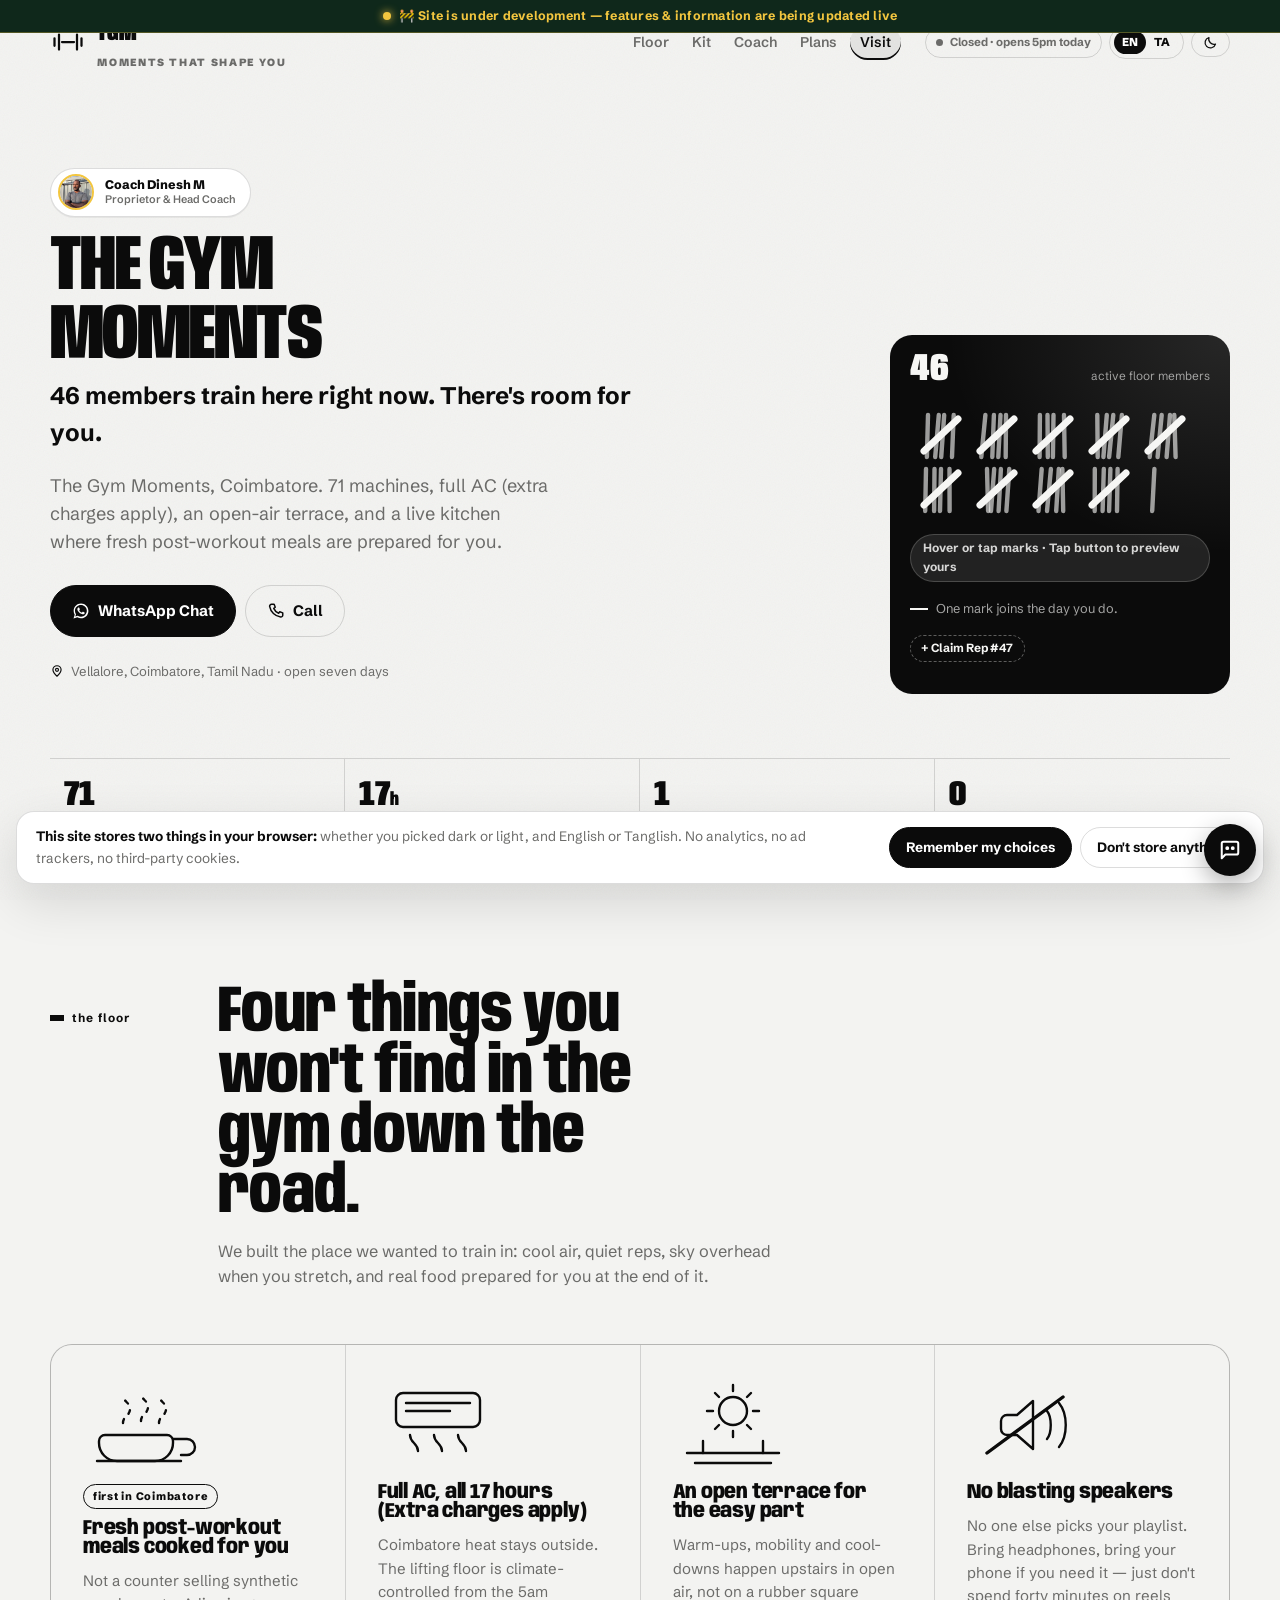
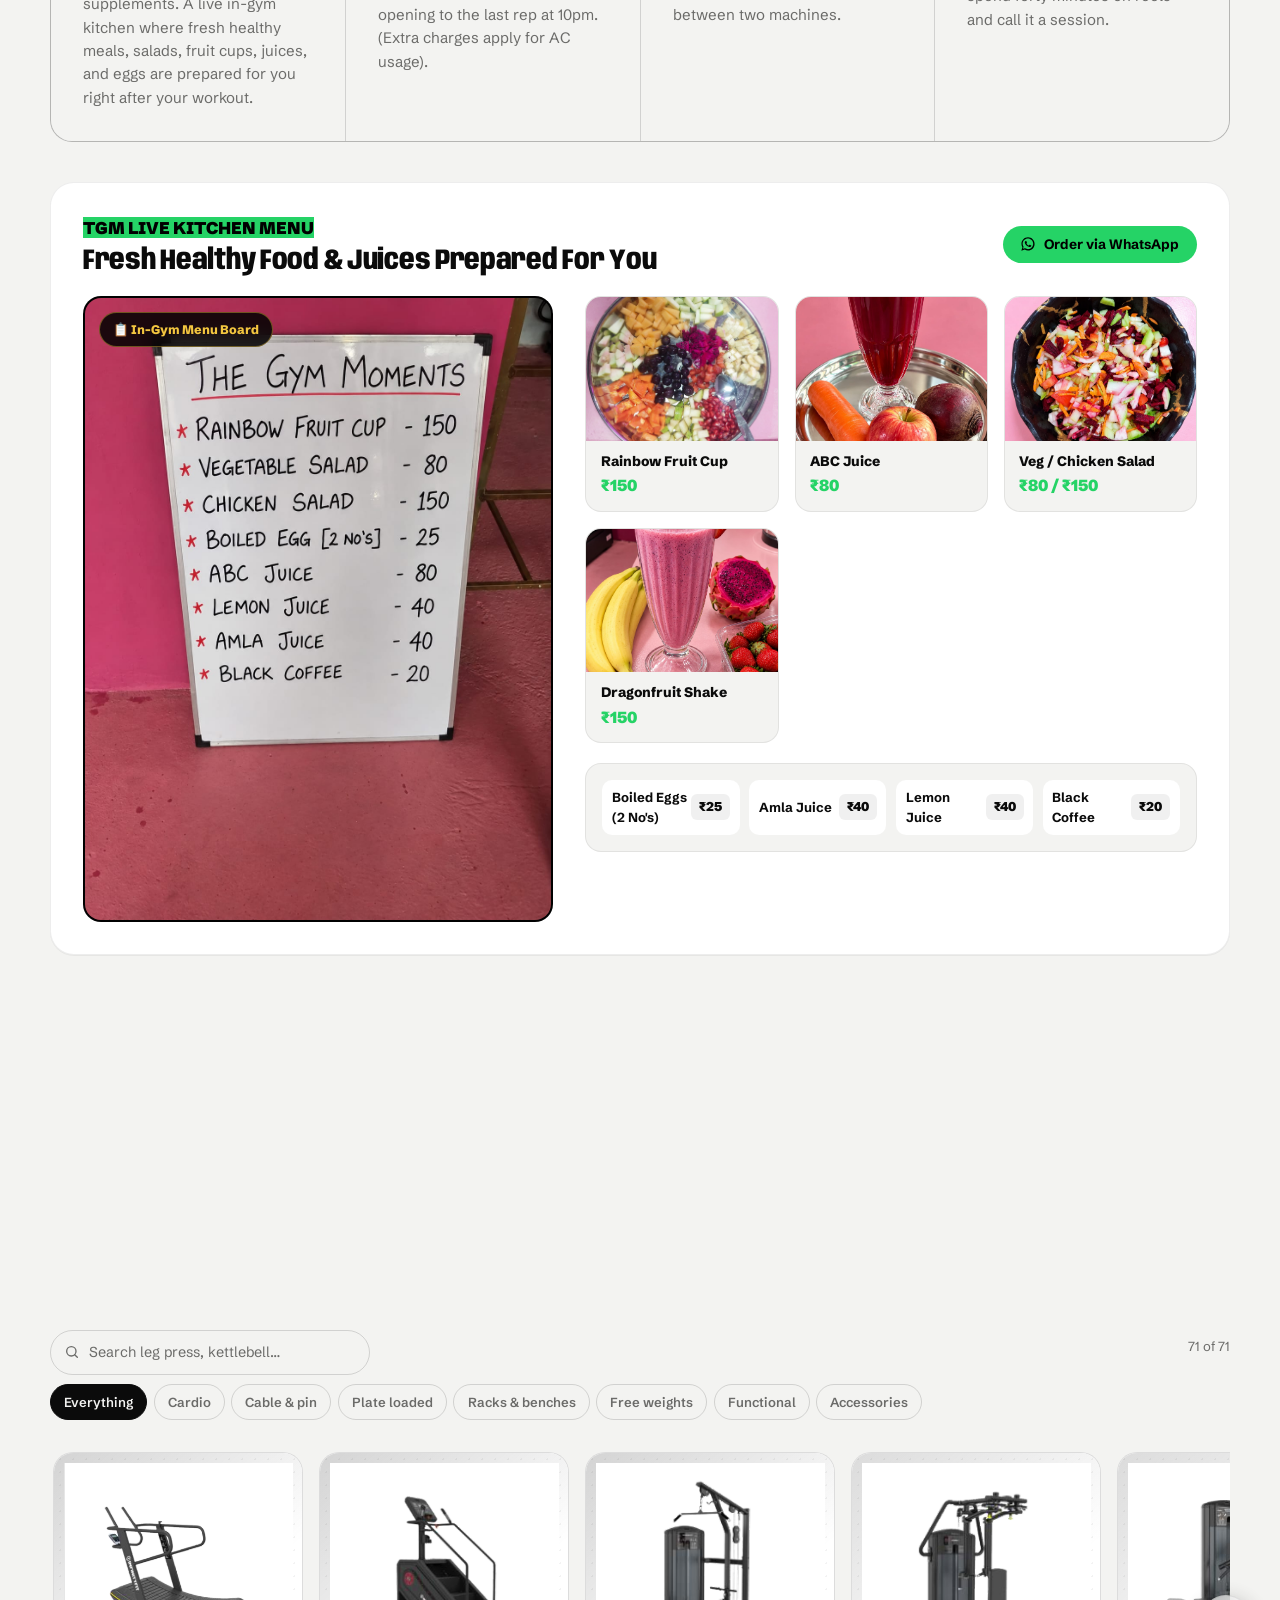
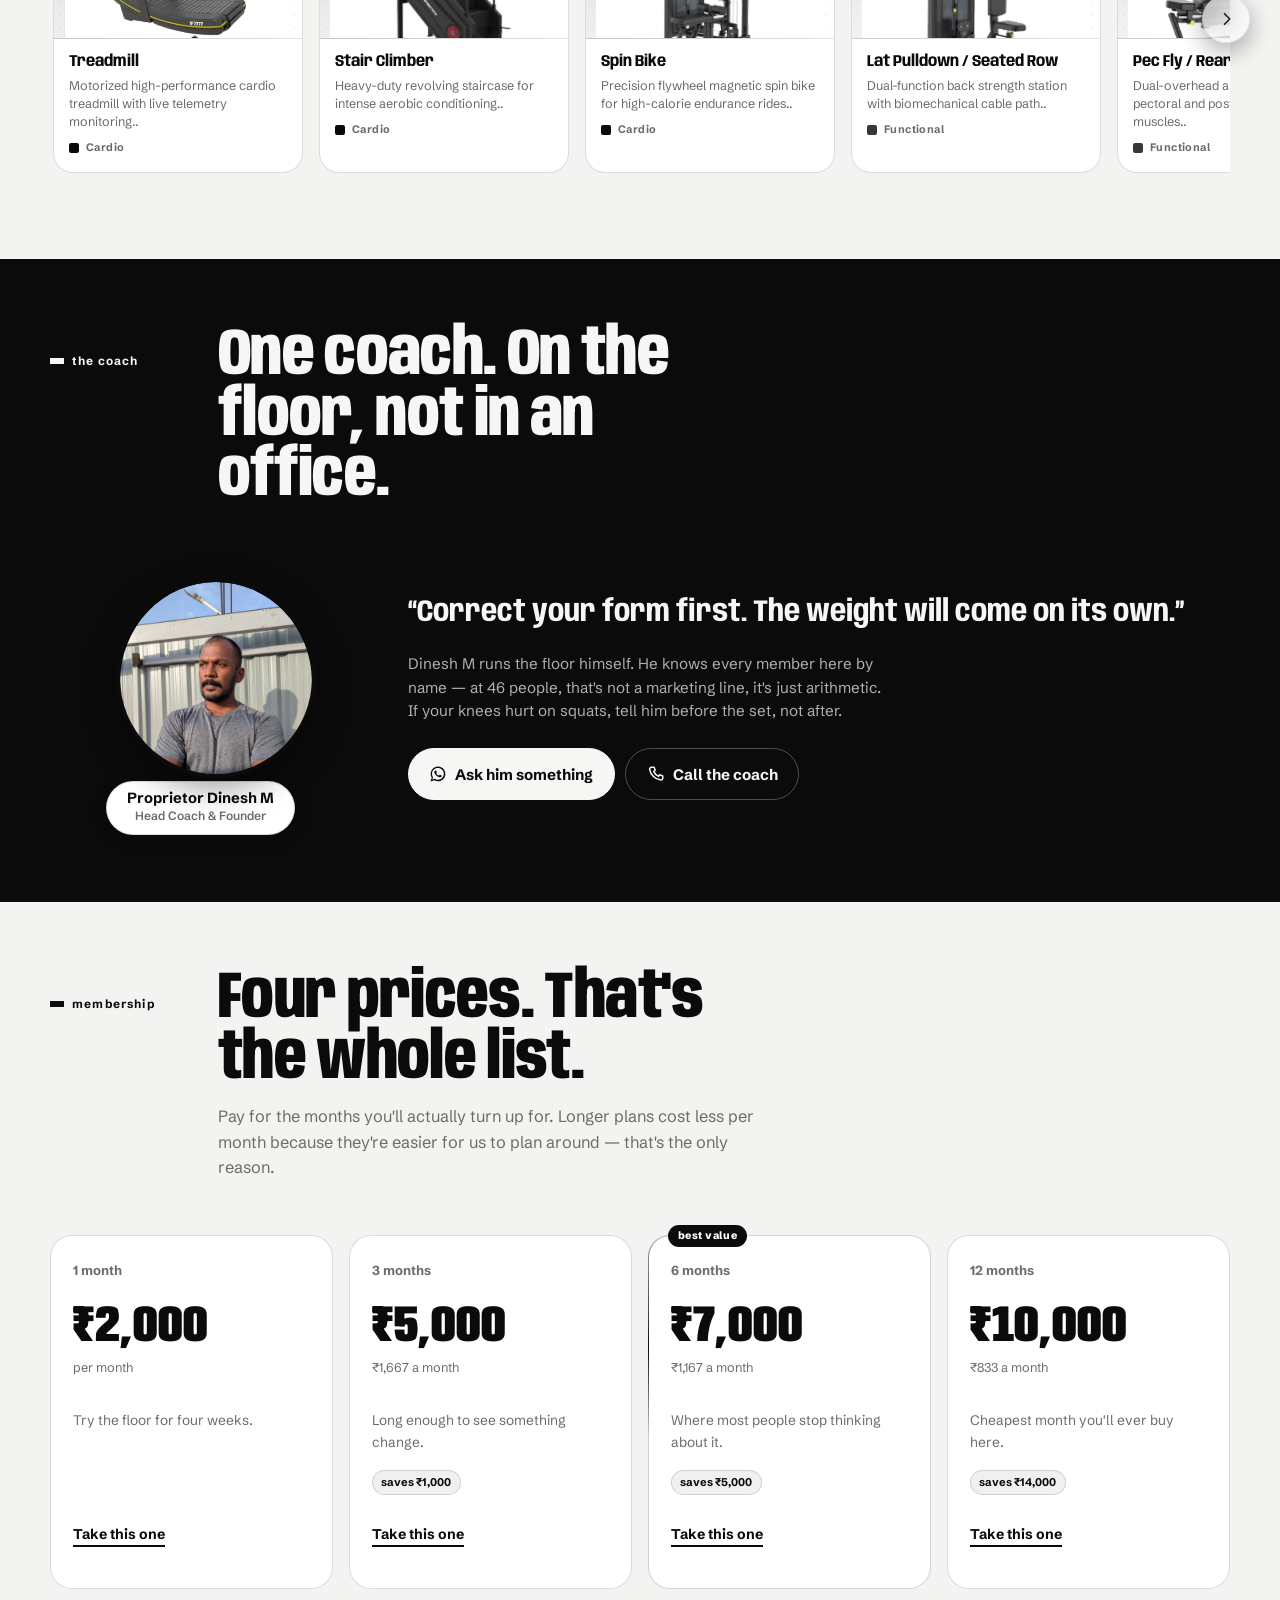
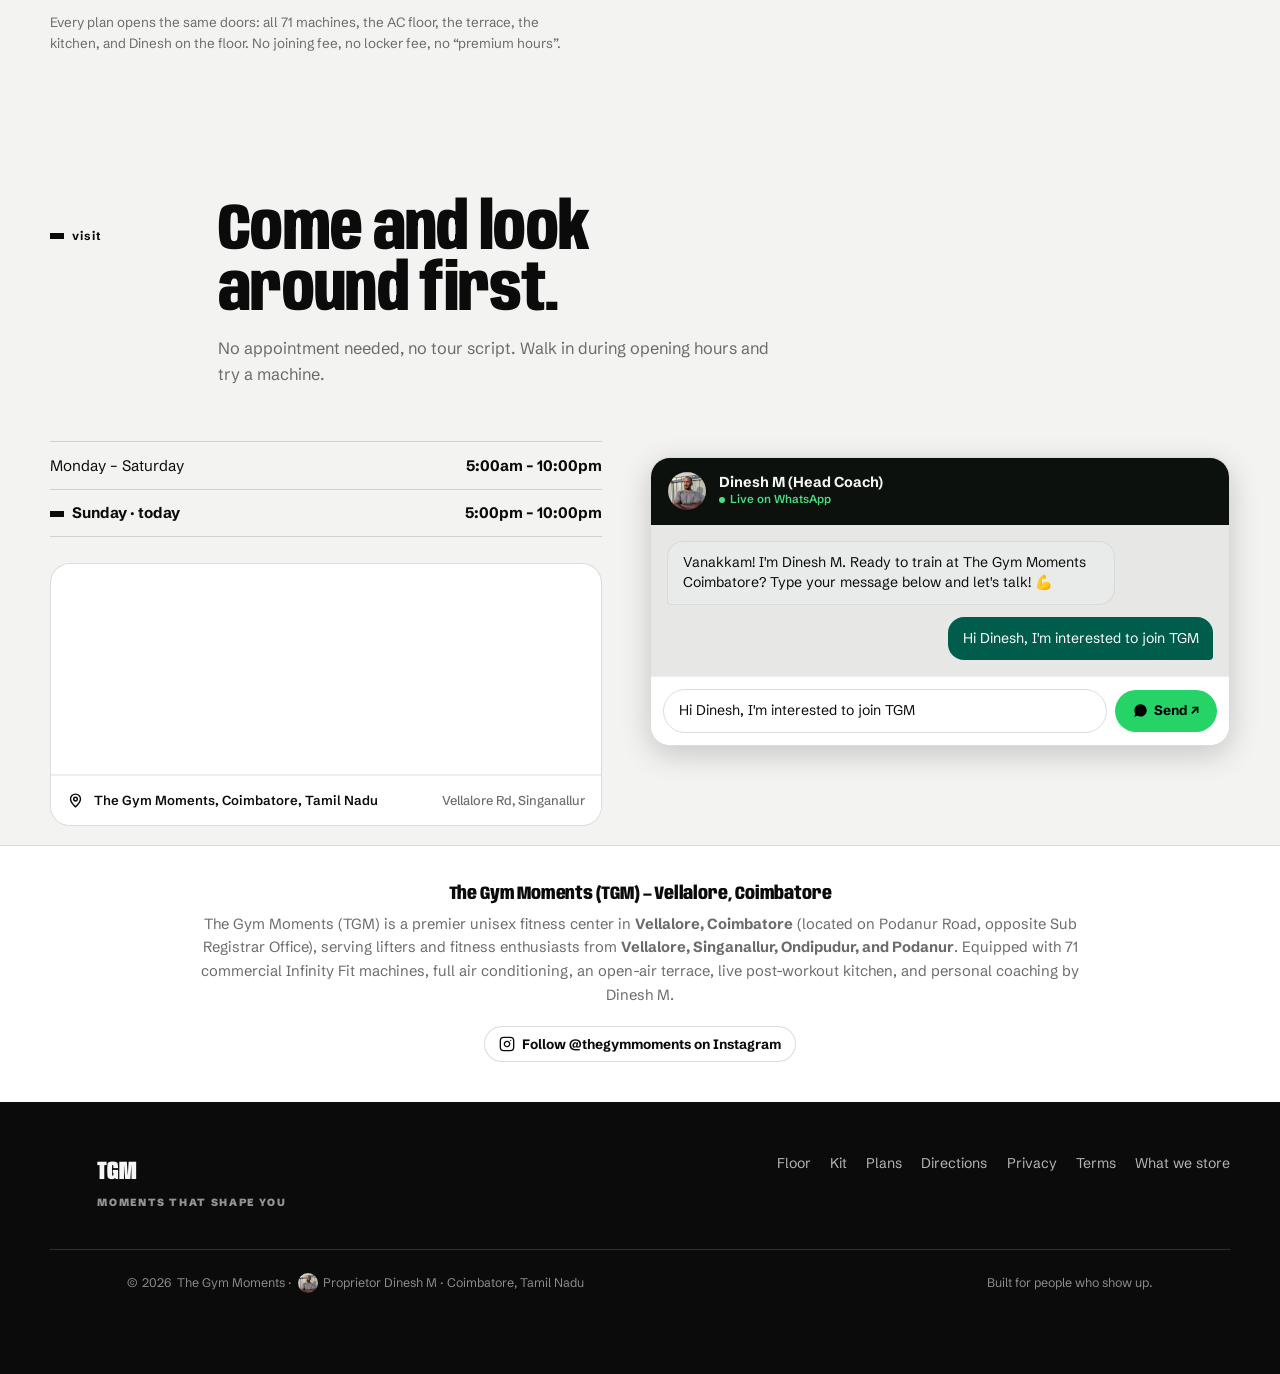
==== commit 0c3f736b: "Fix keyword stuffing penalty, add Instagram link, and inject clean HealthClub Schema" ====
--- a/index.html
+++ b/index.html
@@ -8,7 +8,7 @@
 <title>The Gym Moments (TGM) | Best Gym in Coimbatore & Vellalore | Full AC & Live Kitchen</title>
 <meta name="title" content="The Gym Moments (TGM) | Best Gym in Coimbatore & Vellalore | Full AC & Live Kitchen">
 <meta name="description" content="Looking for the best gym in Coimbatore or gym near me in Vellalore? The Gym Moments (TGM) features 71 modern equipment machines, full AC, open-air terrace, live post-workout kitchen, and personal training by Coach Dinesh M. Call +91 9500441505.">
-<meta name="keywords" content="tgm gym, gym tgm, tgm fitness, fitness tgm, tgm coimbatore, coimbatore tgm, tgm cbe, cbe tgm, tgm vellalore, vellalore tgm, tgm dinesh, dinesh tgm, tgm coach dinesh, coach dinesh tgm, tgm gym coimbatore, coimbatore gym tgm, tgm gym vellalore, vellalore gym tgm, tgm gym cbe, cbe gym tgm, the gym moments, the gym moments coimbatore, the gym moments vellalore, the gym moments cbe, the gym moments dinesh, gym moments, moments gym, tgm unisex gym, unisex gym tgm, tgm ac gym, ac gym tgm, tgm live kitchen, live kitchen tgm, tgm terrace gym, terrace gym tgm, tgm 71 equipment, 71 equipment tgm, tgm workout, workout tgm, tgm training, training tgm, tgm fitness center, fitness center tgm, tgm health club, health club tgm, tgm singanallur, singanallur tgm, tgm ondipudur, ondipudur tgm, tgm podanur, podanur tgm, gym best cbe, best gym cbe, top gym cbe, gym in cbe, cbe gym, best fitness center cbe, unisex gym cbe, top 10 gym cbe, ac gym cbe, cheap gym cbe, best workout place cbe, gym near cbe, best gym in cbe, cbe best gym, cbe top gym, cbe unisex gym, gym with trainer cbe, personal trainer cbe gym, coimbatore best gym, best gym in coimbatore, top gym in coimbatore, gym near me coimbatore, fitness center in coimbatore, unisex gym in coimbatore, ac gym in coimbatore, live kitchen gym coimbatore, 71 machines gym coimbatore, best gym for men coimbatore, best gym for women coimbatore, top rated gym in coimbatore, affordable gym in coimbatore, gym vellalore, best gym vellalore, gym near vellalore, gym in vellalore coimbatore, unisex gym vellalore, fitness center vellalore, gym near singanallur, best gym in singanallur, gym near ondipudur, best gym in ondipudur, gym near podanur, best gym in podanur, vellalore gym near me, singanallur gym near me, ondipudur gym near me, podanur gym near me, best gym near vellalore bus stand, gym near vellalore road, top gym in vellalore, ac gym in vellalore, gym with personal trainer vellalore, tgm, coach dinesh gym, dinesh m gym coimbatore, dinesh coach gym vellalore, tgm 71 machines, the gym moments photos, the gym moments reviews, the gym moments timings, the gym moments plans, tgm gym membership cost, gym near me, best gym near me, top gym near me, unisex gym near me, ac gym near me, gym with live kitchen, gym with post workout food, gym with terrace area, best weight loss gym coimbatore, bodybuilding gym coimbatore, strength training gym cbe, cardio gym coimbatore, best gym for beginners coimbatore, cheap monthly gym coimbatore, gym fees 2000 coimbatore, gym open 5am coimbatore, gym open sunday coimbatore, best gym for muscle building cbe, gym with 71 equipment, commercial gym vellalore, modern gym coimbatore, gym with open terrace stretch area, weight training gym cbe, personal training gym coimbatore, best unisex gym cbe">
+<meta name="keywords" content="The Gym Moments, TGM Vellalore, gym in Vellalore, best gym in Coimbatore, unisex gym Vellalore, fitness center Coimbatore, Coach Dinesh M, 71 machines gym, AC gym Coimbatore">
 <meta name="author" content="Coach Dinesh M, The Gym Moments">
 <meta name="robots" content="index, follow, max-image-preview:large, max-snippet:-1, max-video-preview:-1">
 <meta name="theme-color" content="#03190F">
@@ -1034,152 +1034,17 @@
 </section>
 <section id="local-seo" style="border-top:1px solid var(--hair);padding:2.5rem 0;background:var(--card)">
  <div class="wrap">
-  <div style="max-width:900px;margin:0 auto">
-   <h3 style="font-size:1.1rem;margin-bottom:0.6rem;color:var(--ink)">Top Fitness Destination & Best Gym in Coimbatore (Vellalore)</h3>
-   <p style="font-size:0.88rem;color:var(--mute);line-height:1.6;margin-bottom:1.2rem">
-    Looking for the <strong>best gym in Coimbatore</strong> or searching for a <strong>gym near me</strong> in Vellalore? 
-    <strong>The Gym Moments (TGM)</strong> is premier unisex fitness center in <strong>Vellalore, Coimbatore</strong> (near Singanallur, Ondipudur, & Podanur). 
-    Equipped with 71 commercial Infinity Fit machines, full air conditioning, an open-air terrace, live post-workout kitchen, and personalized guidance by Coach Dinesh M, TGM is ranked among top fitness centers in Coimbatore.
+  <div style="max-width:900px;margin:0 auto;text-align:center">
+   <h3 style="font-size:1.15rem;margin-bottom:0.6rem;color:var(--ink)">The Gym Moments (TGM) — Vellalore, Coimbatore</h3>
+   <p style="font-size:0.92rem;color:var(--mute);line-height:1.6;margin:0">
+    The Gym Moments (TGM) is a premier unisex fitness center in <strong>Vellalore, Coimbatore</strong> (located on Podanur Road, opposite Sub Registrar Office), serving lifters and fitness enthusiasts from <strong>Vellalore, Singanallur, Ondipudur, and Podanur</strong>. 
+    Equipped with 71 commercial Infinity Fit machines, full air conditioning, an open-air terrace, live post-workout kitchen, and personal coaching by Dinesh M.
    </p>
-   <div style="display:flex;flex-wrap:wrap;gap:0.4rem;font-size:0.75rem;margin-top:1rem">
-    <span style="padding:0.3rem 0.6rem;border:1px solid var(--hair);border-radius:99px;color:var(--mute)">tgm gym</span>
-    <span style="padding:0.3rem 0.6rem;border:1px solid var(--hair);border-radius:99px;color:var(--mute)">gym tgm</span>
-    <span style="padding:0.3rem 0.6rem;border:1px solid var(--hair);border-radius:99px;color:var(--mute)">tgm fitness</span>
-    <span style="padding:0.3rem 0.6rem;border:1px solid var(--hair);border-radius:99px;color:var(--mute)">fitness tgm</span>
-    <span style="padding:0.3rem 0.6rem;border:1px solid var(--hair);border-radius:99px;color:var(--mute)">tgm coimbatore</span>
-    <span style="padding:0.3rem 0.6rem;border:1px solid var(--hair);border-radius:99px;color:var(--mute)">coimbatore tgm</span>
-    <span style="padding:0.3rem 0.6rem;border:1px solid var(--hair);border-radius:99px;color:var(--mute)">tgm cbe</span>
-    <span style="padding:0.3rem 0.6rem;border:1px solid var(--hair);border-radius:99px;color:var(--mute)">cbe tgm</span>
-    <span style="padding:0.3rem 0.6rem;border:1px solid var(--hair);border-radius:99px;color:var(--mute)">tgm vellalore</span>
-    <span style="padding:0.3rem 0.6rem;border:1px solid var(--hair);border-radius:99px;color:var(--mute)">vellalore tgm</span>
-    <span style="padding:0.3rem 0.6rem;border:1px solid var(--hair);border-radius:99px;color:var(--mute)">tgm dinesh</span>
-    <span style="padding:0.3rem 0.6rem;border:1px solid var(--hair);border-radius:99px;color:var(--mute)">dinesh tgm</span>
-    <span style="padding:0.3rem 0.6rem;border:1px solid var(--hair);border-radius:99px;color:var(--mute)">tgm coach dinesh</span>
-    <span style="padding:0.3rem 0.6rem;border:1px solid var(--hair);border-radius:99px;color:var(--mute)">coach dinesh tgm</span>
-    <span style="padding:0.3rem 0.6rem;border:1px solid var(--hair);border-radius:99px;color:var(--mute)">tgm gym coimbatore</span>
-    <span style="padding:0.3rem 0.6rem;border:1px solid var(--hair);border-radius:99px;color:var(--mute)">coimbatore gym tgm</span>
-    <span style="padding:0.3rem 0.6rem;border:1px solid var(--hair);border-radius:99px;color:var(--mute)">tgm gym vellalore</span>
-    <span style="padding:0.3rem 0.6rem;border:1px solid var(--hair);border-radius:99px;color:var(--mute)">vellalore gym tgm</span>
-    <span style="padding:0.3rem 0.6rem;border:1px solid var(--hair);border-radius:99px;color:var(--mute)">tgm gym cbe</span>
-    <span style="padding:0.3rem 0.6rem;border:1px solid var(--hair);border-radius:99px;color:var(--mute)">cbe gym tgm</span>
-    <span style="padding:0.3rem 0.6rem;border:1px solid var(--hair);border-radius:99px;color:var(--mute)">the gym moments</span>
-    <span style="padding:0.3rem 0.6rem;border:1px solid var(--hair);border-radius:99px;color:var(--mute)">the gym moments coimbatore</span>
-    <span style="padding:0.3rem 0.6rem;border:1px solid var(--hair);border-radius:99px;color:var(--mute)">the gym moments vellalore</span>
-    <span style="padding:0.3rem 0.6rem;border:1px solid var(--hair);border-radius:99px;color:var(--mute)">the gym moments cbe</span>
-    <span style="padding:0.3rem 0.6rem;border:1px solid var(--hair);border-radius:99px;color:var(--mute)">the gym moments dinesh</span>
-    <span style="padding:0.3rem 0.6rem;border:1px solid var(--hair);border-radius:99px;color:var(--mute)">gym moments</span>
-    <span style="padding:0.3rem 0.6rem;border:1px solid var(--hair);border-radius:99px;color:var(--mute)">moments gym</span>
-    <span style="padding:0.3rem 0.6rem;border:1px solid var(--hair);border-radius:99px;color:var(--mute)">tgm unisex gym</span>
-    <span style="padding:0.3rem 0.6rem;border:1px solid var(--hair);border-radius:99px;color:var(--mute)">unisex gym tgm</span>
-    <span style="padding:0.3rem 0.6rem;border:1px solid var(--hair);border-radius:99px;color:var(--mute)">tgm ac gym</span>
-    <span style="padding:0.3rem 0.6rem;border:1px solid var(--hair);border-radius:99px;color:var(--mute)">ac gym tgm</span>
-    <span style="padding:0.3rem 0.6rem;border:1px solid var(--hair);border-radius:99px;color:var(--mute)">tgm live kitchen</span>
-    <span style="padding:0.3rem 0.6rem;border:1px solid var(--hair);border-radius:99px;color:var(--mute)">live kitchen tgm</span>
-    <span style="padding:0.3rem 0.6rem;border:1px solid var(--hair);border-radius:99px;color:var(--mute)">tgm terrace gym</span>
-    <span style="padding:0.3rem 0.6rem;border:1px solid var(--hair);border-radius:99px;color:var(--mute)">terrace gym tgm</span>
-    <span style="padding:0.3rem 0.6rem;border:1px solid var(--hair);border-radius:99px;color:var(--mute)">tgm 71 equipment</span>
-    <span style="padding:0.3rem 0.6rem;border:1px solid var(--hair);border-radius:99px;color:var(--mute)">71 equipment tgm</span>
-    <span style="padding:0.3rem 0.6rem;border:1px solid var(--hair);border-radius:99px;color:var(--mute)">tgm workout</span>
-    <span style="padding:0.3rem 0.6rem;border:1px solid var(--hair);border-radius:99px;color:var(--mute)">workout tgm</span>
-    <span style="padding:0.3rem 0.6rem;border:1px solid var(--hair);border-radius:99px;color:var(--mute)">tgm training</span>
-    <span style="padding:0.3rem 0.6rem;border:1px solid var(--hair);border-radius:99px;color:var(--mute)">training tgm</span>
-    <span style="padding:0.3rem 0.6rem;border:1px solid var(--hair);border-radius:99px;color:var(--mute)">tgm fitness center</span>
-    <span style="padding:0.3rem 0.6rem;border:1px solid var(--hair);border-radius:99px;color:var(--mute)">fitness center tgm</span>
-    <span style="padding:0.3rem 0.6rem;border:1px solid var(--hair);border-radius:99px;color:var(--mute)">tgm health club</span>
-    <span style="padding:0.3rem 0.6rem;border:1px solid var(--hair);border-radius:99px;color:var(--mute)">health club tgm</span>
-    <span style="padding:0.3rem 0.6rem;border:1px solid var(--hair);border-radius:99px;color:var(--mute)">tgm singanallur</span>
-    <span style="padding:0.3rem 0.6rem;border:1px solid var(--hair);border-radius:99px;color:var(--mute)">singanallur tgm</span>
-    <span style="padding:0.3rem 0.6rem;border:1px solid var(--hair);border-radius:99px;color:var(--mute)">tgm ondipudur</span>
-    <span style="padding:0.3rem 0.6rem;border:1px solid var(--hair);border-radius:99px;color:var(--mute)">ondipudur tgm</span>
-    <span style="padding:0.3rem 0.6rem;border:1px solid var(--hair);border-radius:99px;color:var(--mute)">tgm podanur</span>
-    <span style="padding:0.3rem 0.6rem;border:1px solid var(--hair);border-radius:99px;color:var(--mute)">podanur tgm</span>
-    <span style="padding:0.3rem 0.6rem;border:1px solid var(--hair);border-radius:99px;color:var(--mute)">gym best cbe</span>
-    <span style="padding:0.3rem 0.6rem;border:1px solid var(--hair);border-radius:99px;color:var(--mute)">best gym cbe</span>
-    <span style="padding:0.3rem 0.6rem;border:1px solid var(--hair);border-radius:99px;color:var(--mute)">top gym cbe</span>
-    <span style="padding:0.3rem 0.6rem;border:1px solid var(--hair);border-radius:99px;color:var(--mute)">gym in cbe</span>
-    <span style="padding:0.3rem 0.6rem;border:1px solid var(--hair);border-radius:99px;color:var(--mute)">cbe gym</span>
-    <span style="padding:0.3rem 0.6rem;border:1px solid var(--hair);border-radius:99px;color:var(--mute)">best fitness center cbe</span>
-    <span style="padding:0.3rem 0.6rem;border:1px solid var(--hair);border-radius:99px;color:var(--mute)">unisex gym cbe</span>
-    <span style="padding:0.3rem 0.6rem;border:1px solid var(--hair);border-radius:99px;color:var(--mute)">top 10 gym cbe</span>
-    <span style="padding:0.3rem 0.6rem;border:1px solid var(--hair);border-radius:99px;color:var(--mute)">ac gym cbe</span>
-    <span style="padding:0.3rem 0.6rem;border:1px solid var(--hair);border-radius:99px;color:var(--mute)">cheap gym cbe</span>
-    <span style="padding:0.3rem 0.6rem;border:1px solid var(--hair);border-radius:99px;color:var(--mute)">best workout place cbe</span>
-    <span style="padding:0.3rem 0.6rem;border:1px solid var(--hair);border-radius:99px;color:var(--mute)">gym near cbe</span>
-    <span style="padding:0.3rem 0.6rem;border:1px solid var(--hair);border-radius:99px;color:var(--mute)">best gym in cbe</span>
-    <span style="padding:0.3rem 0.6rem;border:1px solid var(--hair);border-radius:99px;color:var(--mute)">cbe best gym</span>
-    <span style="padding:0.3rem 0.6rem;border:1px solid var(--hair);border-radius:99px;color:var(--mute)">cbe top gym</span>
-    <span style="padding:0.3rem 0.6rem;border:1px solid var(--hair);border-radius:99px;color:var(--mute)">cbe unisex gym</span>
-    <span style="padding:0.3rem 0.6rem;border:1px solid var(--hair);border-radius:99px;color:var(--mute)">gym with trainer cbe</span>
-    <span style="padding:0.3rem 0.6rem;border:1px solid var(--hair);border-radius:99px;color:var(--mute)">personal trainer cbe gym</span>
-    <span style="padding:0.3rem 0.6rem;border:1px solid var(--hair);border-radius:99px;color:var(--mute)">coimbatore best gym</span>
-    <span style="padding:0.3rem 0.6rem;border:1px solid var(--hair);border-radius:99px;color:var(--mute)">best gym in coimbatore</span>
-    <span style="padding:0.3rem 0.6rem;border:1px solid var(--hair);border-radius:99px;color:var(--mute)">top gym in coimbatore</span>
-    <span style="padding:0.3rem 0.6rem;border:1px solid var(--hair);border-radius:99px;color:var(--mute)">gym near me coimbatore</span>
-    <span style="padding:0.3rem 0.6rem;border:1px solid var(--hair);border-radius:99px;color:var(--mute)">fitness center in coimbatore</span>
-    <span style="padding:0.3rem 0.6rem;border:1px solid var(--hair);border-radius:99px;color:var(--mute)">unisex gym in coimbatore</span>
-    <span style="padding:0.3rem 0.6rem;border:1px solid var(--hair);border-radius:99px;color:var(--mute)">ac gym in coimbatore</span>
-    <span style="padding:0.3rem 0.6rem;border:1px solid var(--hair);border-radius:99px;color:var(--mute)">live kitchen gym coimbatore</span>
-    <span style="padding:0.3rem 0.6rem;border:1px solid var(--hair);border-radius:99px;color:var(--mute)">71 machines gym coimbatore</span>
-    <span style="padding:0.3rem 0.6rem;border:1px solid var(--hair);border-radius:99px;color:var(--mute)">best gym for men coimbatore</span>
-    <span style="padding:0.3rem 0.6rem;border:1px solid var(--hair);border-radius:99px;color:var(--mute)">best gym for women coimbatore</span>
-    <span style="padding:0.3rem 0.6rem;border:1px solid var(--hair);border-radius:99px;color:var(--mute)">top rated gym in coimbatore</span>
-    <span style="padding:0.3rem 0.6rem;border:1px solid var(--hair);border-radius:99px;color:var(--mute)">affordable gym in coimbatore</span>
-    <span style="padding:0.3rem 0.6rem;border:1px solid var(--hair);border-radius:99px;color:var(--mute)">gym vellalore</span>
-    <span style="padding:0.3rem 0.6rem;border:1px solid var(--hair);border-radius:99px;color:var(--mute)">best gym vellalore</span>
-    <span style="padding:0.3rem 0.6rem;border:1px solid var(--hair);border-radius:99px;color:var(--mute)">gym near vellalore</span>
-    <span style="padding:0.3rem 0.6rem;border:1px solid var(--hair);border-radius:99px;color:var(--mute)">gym in vellalore coimbatore</span>
-    <span style="padding:0.3rem 0.6rem;border:1px solid var(--hair);border-radius:99px;color:var(--mute)">unisex gym vellalore</span>
-    <span style="padding:0.3rem 0.6rem;border:1px solid var(--hair);border-radius:99px;color:var(--mute)">fitness center vellalore</span>
-    <span style="padding:0.3rem 0.6rem;border:1px solid var(--hair);border-radius:99px;color:var(--mute)">gym near singanallur</span>
-    <span style="padding:0.3rem 0.6rem;border:1px solid var(--hair);border-radius:99px;color:var(--mute)">best gym in singanallur</span>
-    <span style="padding:0.3rem 0.6rem;border:1px solid var(--hair);border-radius:99px;color:var(--mute)">gym near ondipudur</span>
-    <span style="padding:0.3rem 0.6rem;border:1px solid var(--hair);border-radius:99px;color:var(--mute)">best gym in ondipudur</span>
-    <span style="padding:0.3rem 0.6rem;border:1px solid var(--hair);border-radius:99px;color:var(--mute)">gym near podanur</span>
-    <span style="padding:0.3rem 0.6rem;border:1px solid var(--hair);border-radius:99px;color:var(--mute)">best gym in podanur</span>
-    <span style="padding:0.3rem 0.6rem;border:1px solid var(--hair);border-radius:99px;color:var(--mute)">vellalore gym near me</span>
-    <span style="padding:0.3rem 0.6rem;border:1px solid var(--hair);border-radius:99px;color:var(--mute)">singanallur gym near me</span>
-    <span style="padding:0.3rem 0.6rem;border:1px solid var(--hair);border-radius:99px;color:var(--mute)">ondipudur gym near me</span>
-    <span style="padding:0.3rem 0.6rem;border:1px solid var(--hair);border-radius:99px;color:var(--mute)">podanur gym near me</span>
-    <span style="padding:0.3rem 0.6rem;border:1px solid var(--hair);border-radius:99px;color:var(--mute)">best gym near vellalore bus stand</span>
-    <span style="padding:0.3rem 0.6rem;border:1px solid var(--hair);border-radius:99px;color:var(--mute)">gym near vellalore road</span>
-    <span style="padding:0.3rem 0.6rem;border:1px solid var(--hair);border-radius:99px;color:var(--mute)">top gym in vellalore</span>
-    <span style="padding:0.3rem 0.6rem;border:1px solid var(--hair);border-radius:99px;color:var(--mute)">ac gym in vellalore</span>
-    <span style="padding:0.3rem 0.6rem;border:1px solid var(--hair);border-radius:99px;color:var(--mute)">gym with personal trainer vellalore</span>
-    <span style="padding:0.3rem 0.6rem;border:1px solid var(--hair);border-radius:99px;color:var(--mute)">tgm</span>
-    <span style="padding:0.3rem 0.6rem;border:1px solid var(--hair);border-radius:99px;color:var(--mute)">coach dinesh gym</span>
-    <span style="padding:0.3rem 0.6rem;border:1px solid var(--hair);border-radius:99px;color:var(--mute)">dinesh m gym coimbatore</span>
-    <span style="padding:0.3rem 0.6rem;border:1px solid var(--hair);border-radius:99px;color:var(--mute)">dinesh coach gym vellalore</span>
-    <span style="padding:0.3rem 0.6rem;border:1px solid var(--hair);border-radius:99px;color:var(--mute)">tgm 71 machines</span>
-    <span style="padding:0.3rem 0.6rem;border:1px solid var(--hair);border-radius:99px;color:var(--mute)">the gym moments photos</span>
-    <span style="padding:0.3rem 0.6rem;border:1px solid var(--hair);border-radius:99px;color:var(--mute)">the gym moments reviews</span>
-    <span style="padding:0.3rem 0.6rem;border:1px solid var(--hair);border-radius:99px;color:var(--mute)">the gym moments timings</span>
-    <span style="padding:0.3rem 0.6rem;border:1px solid var(--hair);border-radius:99px;color:var(--mute)">the gym moments plans</span>
-    <span style="padding:0.3rem 0.6rem;border:1px solid var(--hair);border-radius:99px;color:var(--mute)">tgm gym membership cost</span>
-    <span style="padding:0.3rem 0.6rem;border:1px solid var(--hair);border-radius:99px;color:var(--mute)">gym near me</span>
-    <span style="padding:0.3rem 0.6rem;border:1px solid var(--hair);border-radius:99px;color:var(--mute)">best gym near me</span>
-    <span style="padding:0.3rem 0.6rem;border:1px solid var(--hair);border-radius:99px;color:var(--mute)">top gym near me</span>
-    <span style="padding:0.3rem 0.6rem;border:1px solid var(--hair);border-radius:99px;color:var(--mute)">unisex gym near me</span>
-    <span style="padding:0.3rem 0.6rem;border:1px solid var(--hair);border-radius:99px;color:var(--mute)">ac gym near me</span>
-    <span style="padding:0.3rem 0.6rem;border:1px solid var(--hair);border-radius:99px;color:var(--mute)">gym with live kitchen</span>
-    <span style="padding:0.3rem 0.6rem;border:1px solid var(--hair);border-radius:99px;color:var(--mute)">gym with post workout food</span>
-    <span style="padding:0.3rem 0.6rem;border:1px solid var(--hair);border-radius:99px;color:var(--mute)">gym with terrace area</span>
-    <span style="padding:0.3rem 0.6rem;border:1px solid var(--hair);border-radius:99px;color:var(--mute)">best weight loss gym coimbatore</span>
-    <span style="padding:0.3rem 0.6rem;border:1px solid var(--hair);border-radius:99px;color:var(--mute)">bodybuilding gym coimbatore</span>
-    <span style="padding:0.3rem 0.6rem;border:1px solid var(--hair);border-radius:99px;color:var(--mute)">strength training gym cbe</span>
-    <span style="padding:0.3rem 0.6rem;border:1px solid var(--hair);border-radius:99px;color:var(--mute)">cardio gym coimbatore</span>
-    <span style="padding:0.3rem 0.6rem;border:1px solid var(--hair);border-radius:99px;color:var(--mute)">best gym for beginners coimbatore</span>
-    <span style="padding:0.3rem 0.6rem;border:1px solid var(--hair);border-radius:99px;color:var(--mute)">cheap monthly gym coimbatore</span>
-    <span style="padding:0.3rem 0.6rem;border:1px solid var(--hair);border-radius:99px;color:var(--mute)">gym fees 2000 coimbatore</span>
-    <span style="padding:0.3rem 0.6rem;border:1px solid var(--hair);border-radius:99px;color:var(--mute)">gym open 5am coimbatore</span>
-    <span style="padding:0.3rem 0.6rem;border:1px solid var(--hair);border-radius:99px;color:var(--mute)">gym open sunday coimbatore</span>
-    <span style="padding:0.3rem 0.6rem;border:1px solid var(--hair);border-radius:99px;color:var(--mute)">best gym for muscle building cbe</span>
-    <span style="padding:0.3rem 0.6rem;border:1px solid var(--hair);border-radius:99px;color:var(--mute)">gym with 71 equipment</span>
-    <span style="padding:0.3rem 0.6rem;border:1px solid var(--hair);border-radius:99px;color:var(--mute)">commercial gym vellalore</span>
-    <span style="padding:0.3rem 0.6rem;border:1px solid var(--hair);border-radius:99px;color:var(--mute)">modern gym coimbatore</span>
-    <span style="padding:0.3rem 0.6rem;border:1px solid var(--hair);border-radius:99px;color:var(--mute)">gym with open terrace stretch area</span>
-    <span style="padding:0.3rem 0.6rem;border:1px solid var(--hair);border-radius:99px;color:var(--mute)">weight training gym cbe</span>
-    <span style="padding:0.3rem 0.6rem;border:1px solid var(--hair);border-radius:99px;color:var(--mute)">personal training gym coimbatore</span>
-    <span style="padding:0.3rem 0.6rem;border:1px solid var(--hair);border-radius:99px;color:var(--mute)">best unisex gym cbe</span>
+   <div style="margin-top:1.2rem;display:flex;justify-content:center;gap:1rem;flex-wrap:wrap">
+    <a href="https://www.instagram.com/thegymmoments/" target="_blank" rel="noopener" style="display:inline-flex;align-items:center;gap:0.4rem;font-size:0.85rem;font-weight:700;color:var(--ink);text-decoration:none;padding:0.4rem 0.9rem;border:1px solid var(--hair);border-radius:99px;background:var(--card)">
+     <svg width="16" height="16" viewBox="0 0 24 24" fill="none" stroke="currentColor" stroke-width="2" stroke-linecap="round" stroke-linejoin="round"><rect x="2" y="2" width="20" height="20" rx="5" ry="5"></rect><path d="M16 11.37A4 4 0 1 1 12.63 8 4 4 0 0 1 16 11.37z"></path><line x1="17.5" y1="6.5" x2="17.51" y2="6.5"></line></svg>
+     <span>Follow @thegymmoments on Instagram</span>
+    </a>
    </div>
   </div>
  </div>
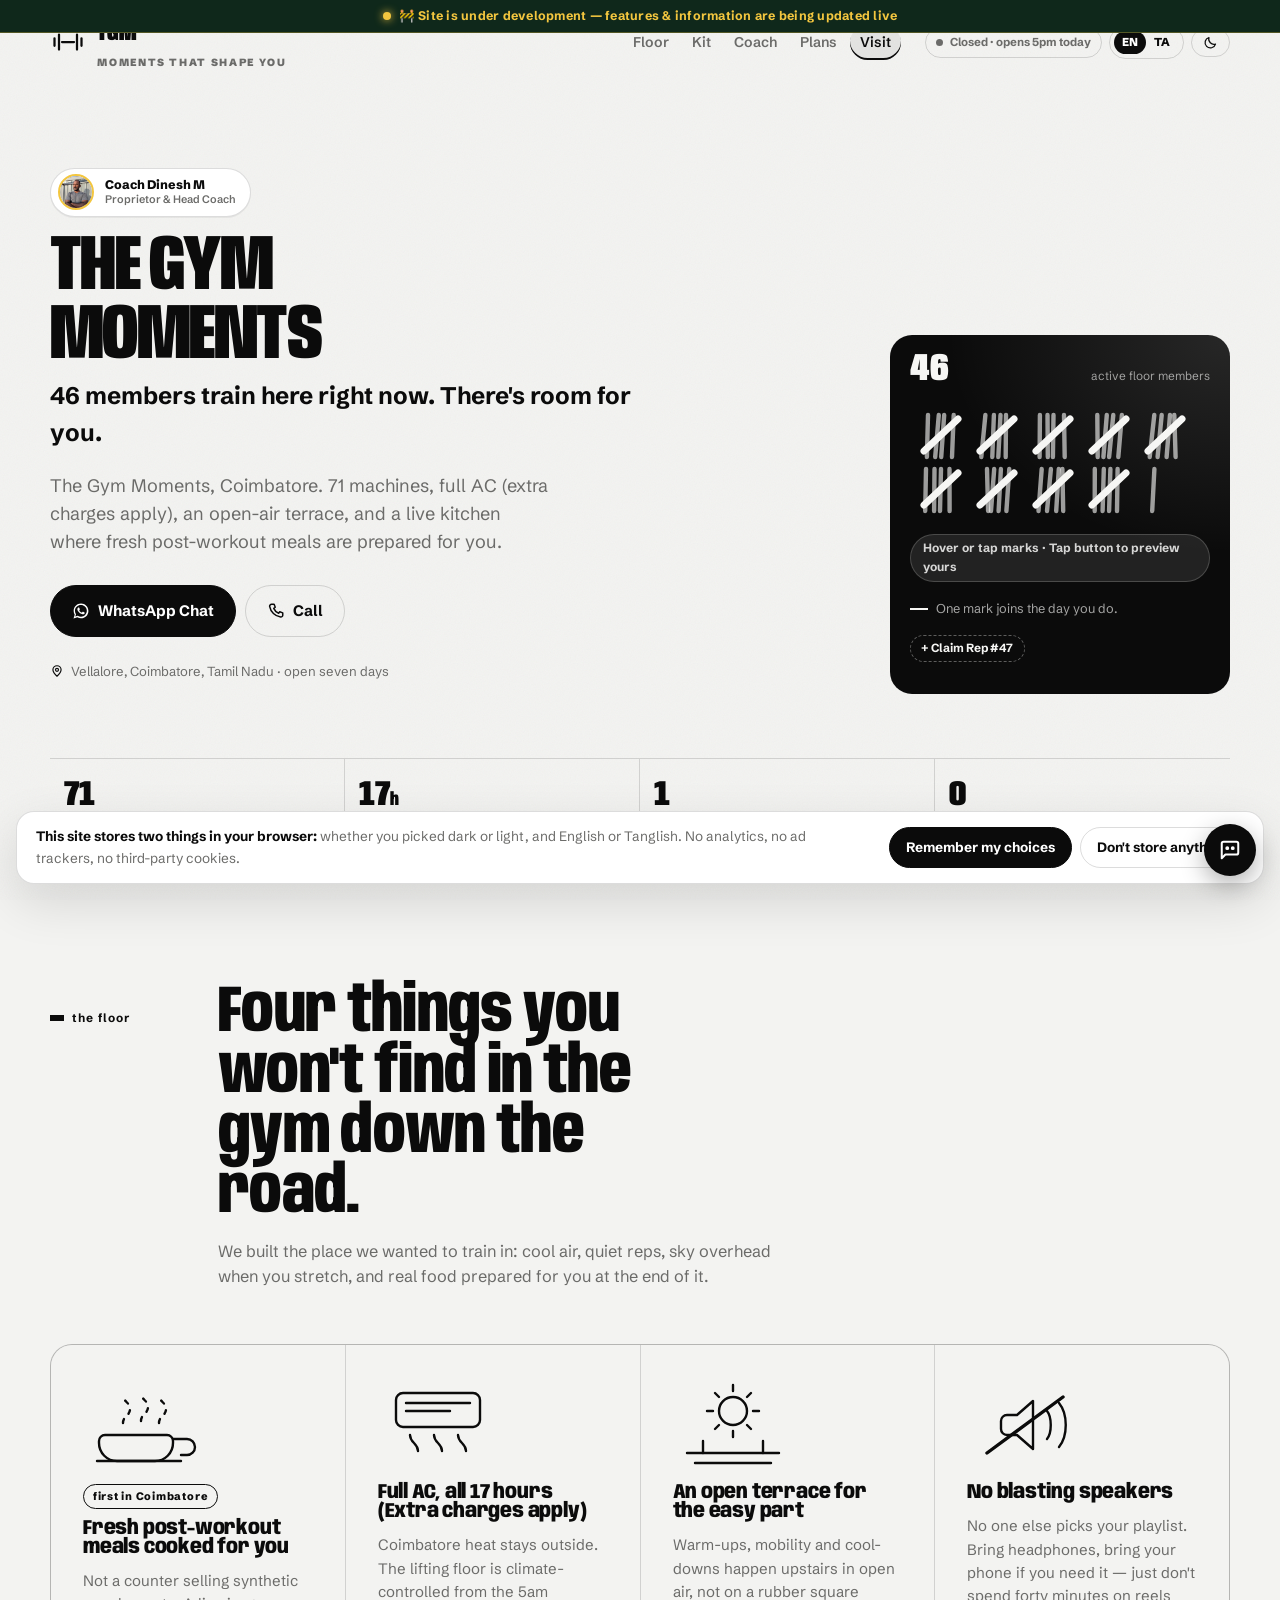
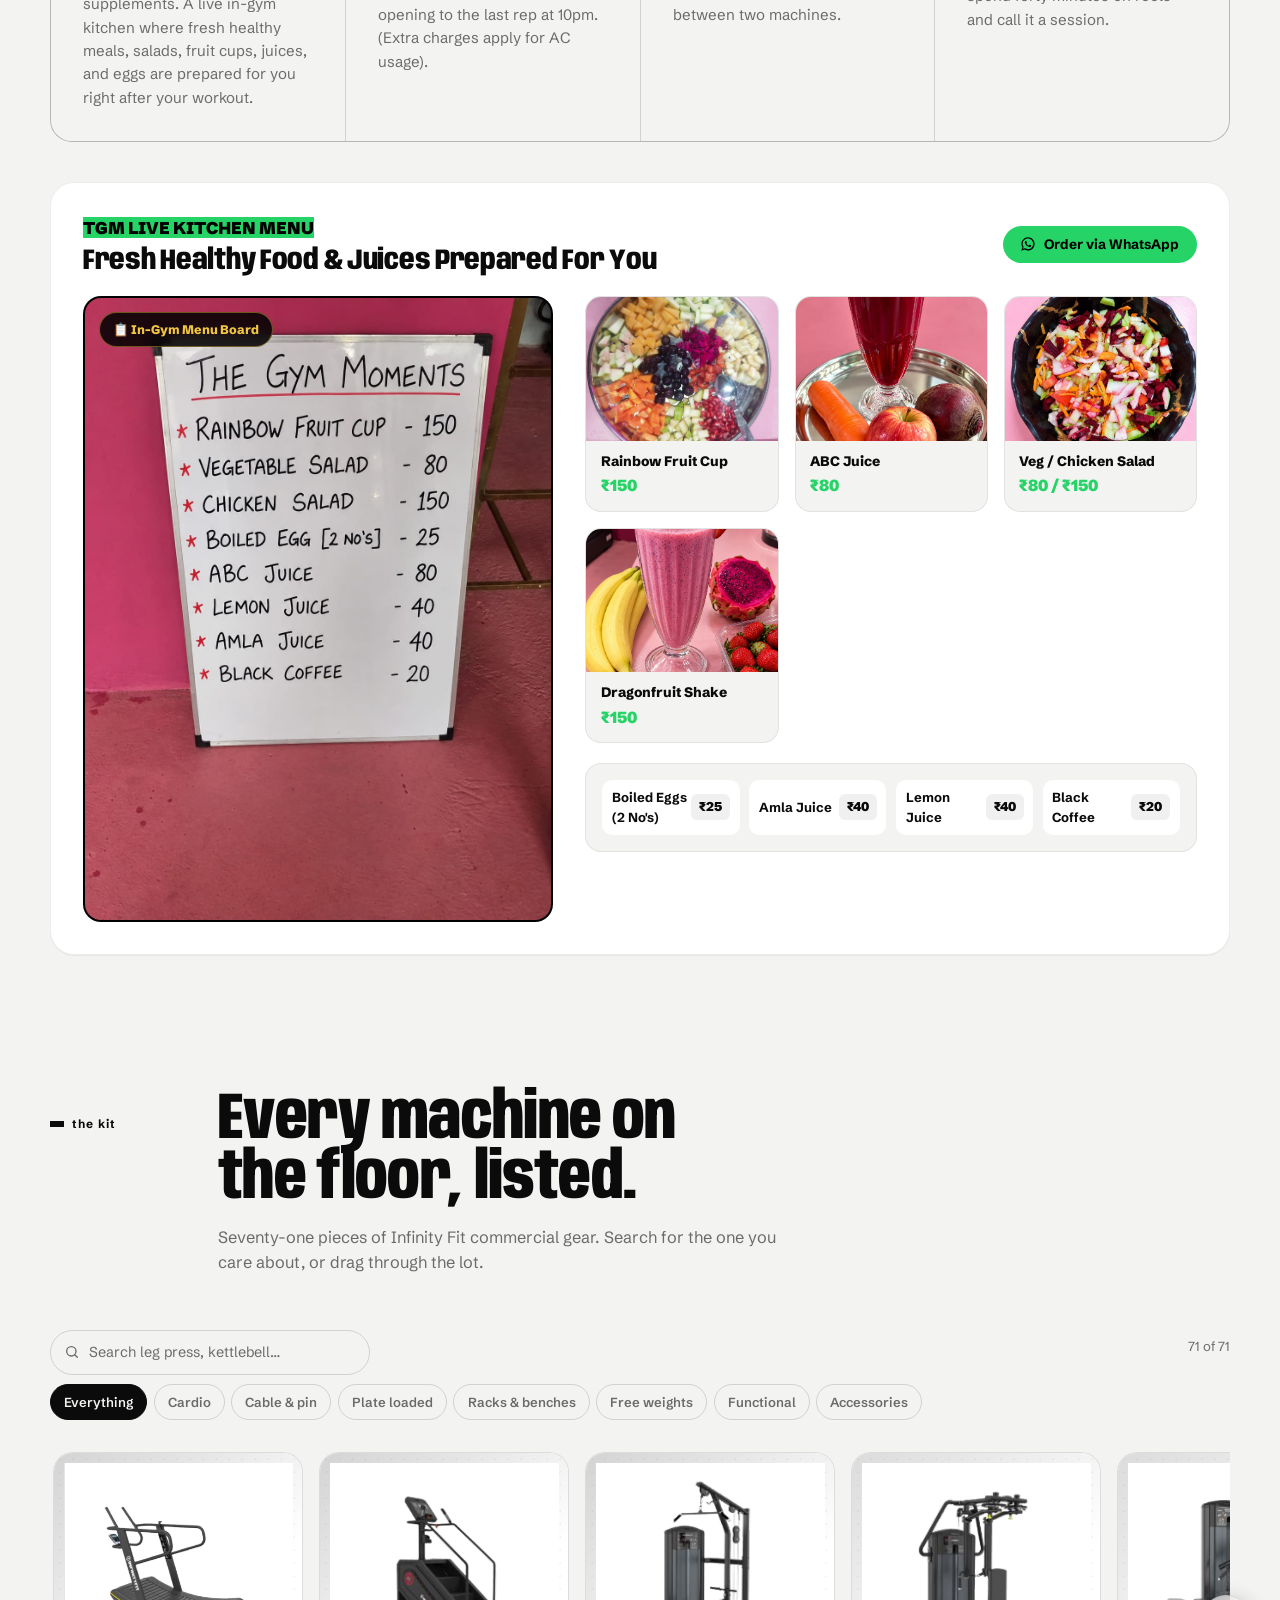
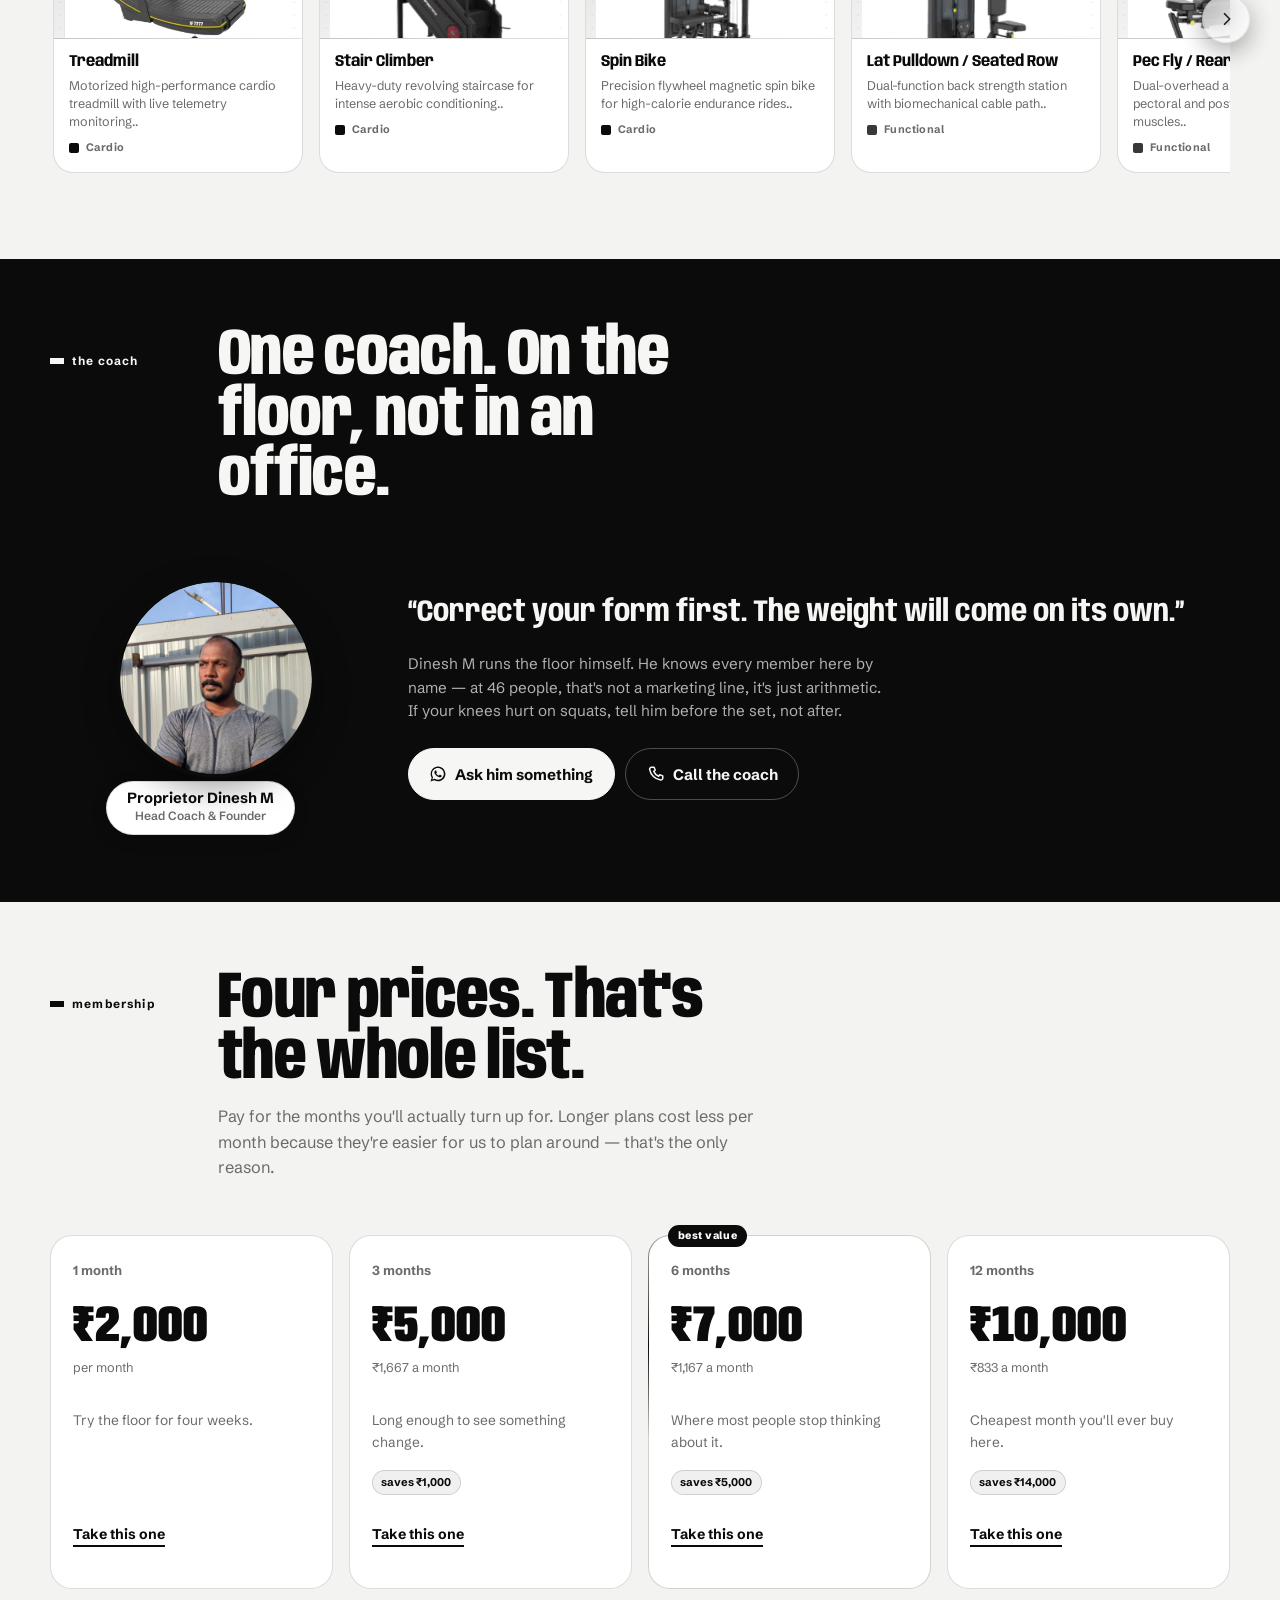
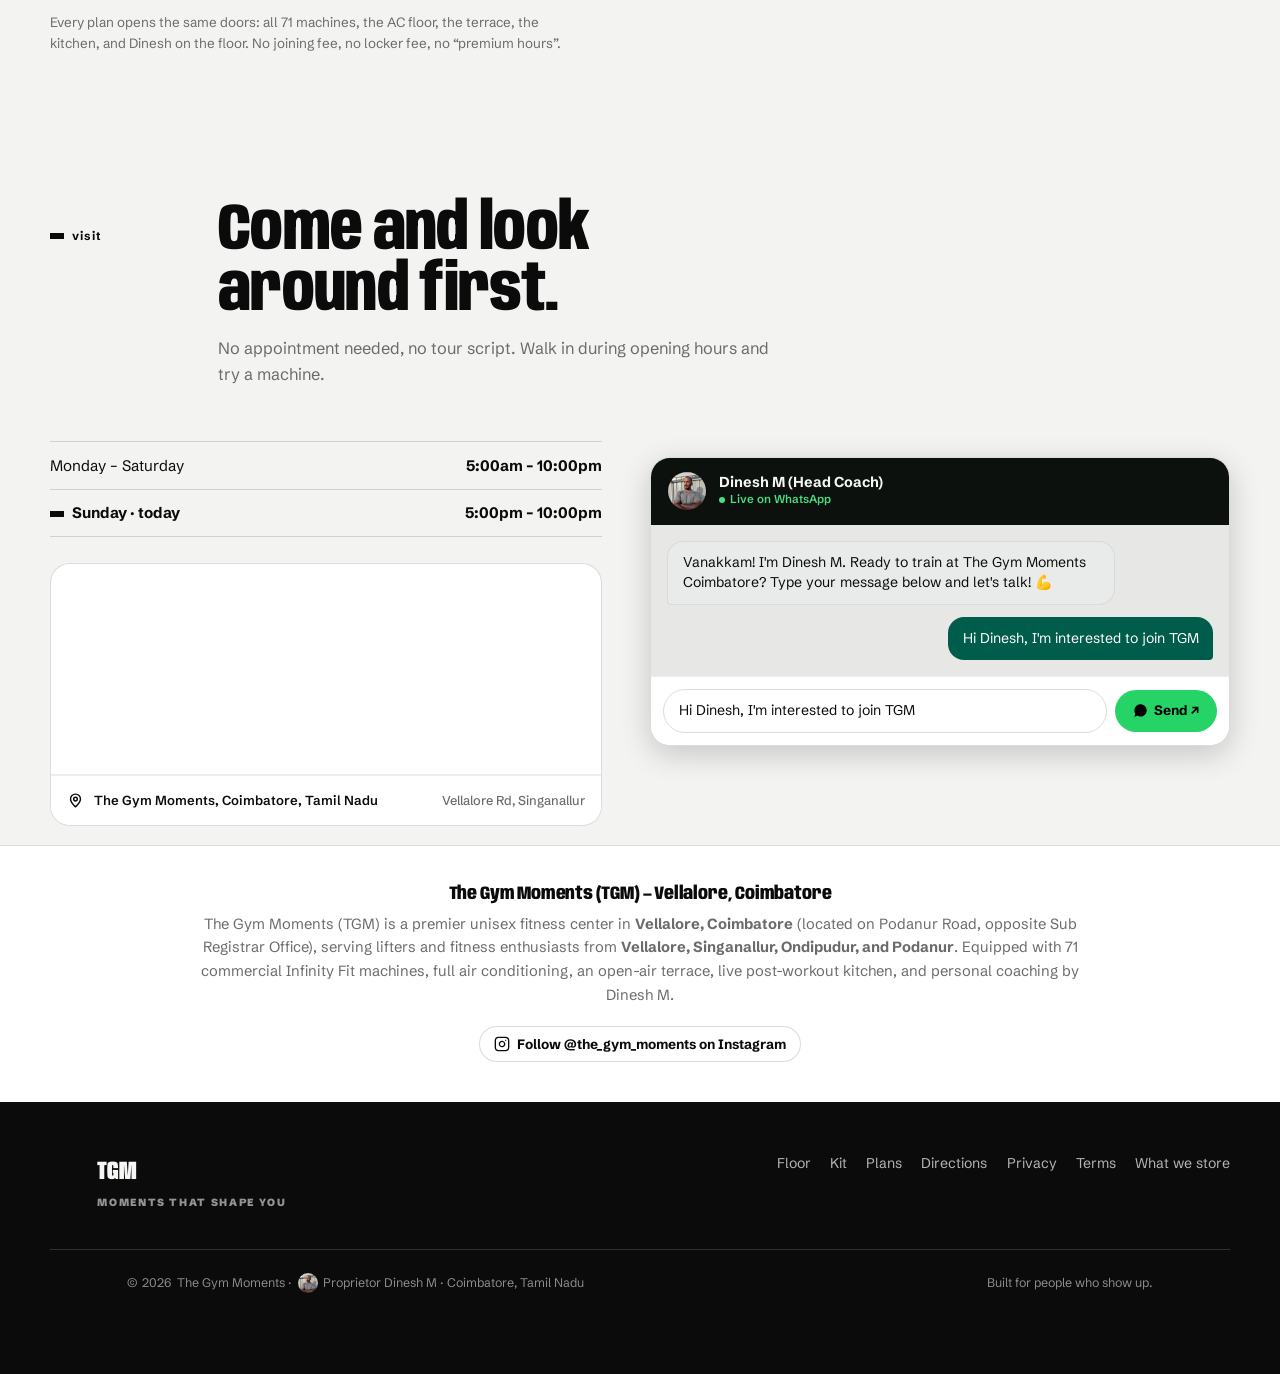
==== commit 581f67e7: "Update Instagram handle to exact profile @the_gym_moments" ====
--- a/index.html
+++ b/index.html
@@ -1041,9 +1041,9 @@
     Equipped with 71 commercial Infinity Fit machines, full air conditioning, an open-air terrace, live post-workout kitchen, and personal coaching by Dinesh M.
    </p>
    <div style="margin-top:1.2rem;display:flex;justify-content:center;gap:1rem;flex-wrap:wrap">
-    <a href="https://www.instagram.com/thegymmoments/" target="_blank" rel="noopener" style="display:inline-flex;align-items:center;gap:0.4rem;font-size:0.85rem;font-weight:700;color:var(--ink);text-decoration:none;padding:0.4rem 0.9rem;border:1px solid var(--hair);border-radius:99px;background:var(--card)">
+    <a href="https://www.instagram.com/the_gym_moments/" target="_blank" rel="noopener" style="display:inline-flex;align-items:center;gap:0.4rem;font-size:0.85rem;font-weight:700;color:var(--ink);text-decoration:none;padding:0.4rem 0.9rem;border:1px solid var(--hair);border-radius:99px;background:var(--card)">
      <svg width="16" height="16" viewBox="0 0 24 24" fill="none" stroke="currentColor" stroke-width="2" stroke-linecap="round" stroke-linejoin="round"><rect x="2" y="2" width="20" height="20" rx="5" ry="5"></rect><path d="M16 11.37A4 4 0 1 1 12.63 8 4 4 0 0 1 16 11.37z"></path><line x1="17.5" y1="6.5" x2="17.51" y2="6.5"></line></svg>
-     <span>Follow @thegymmoments on Instagram</span>
+     <span>Follow @the_gym_moments on Instagram</span>
     </a>
    </div>
   </div>
